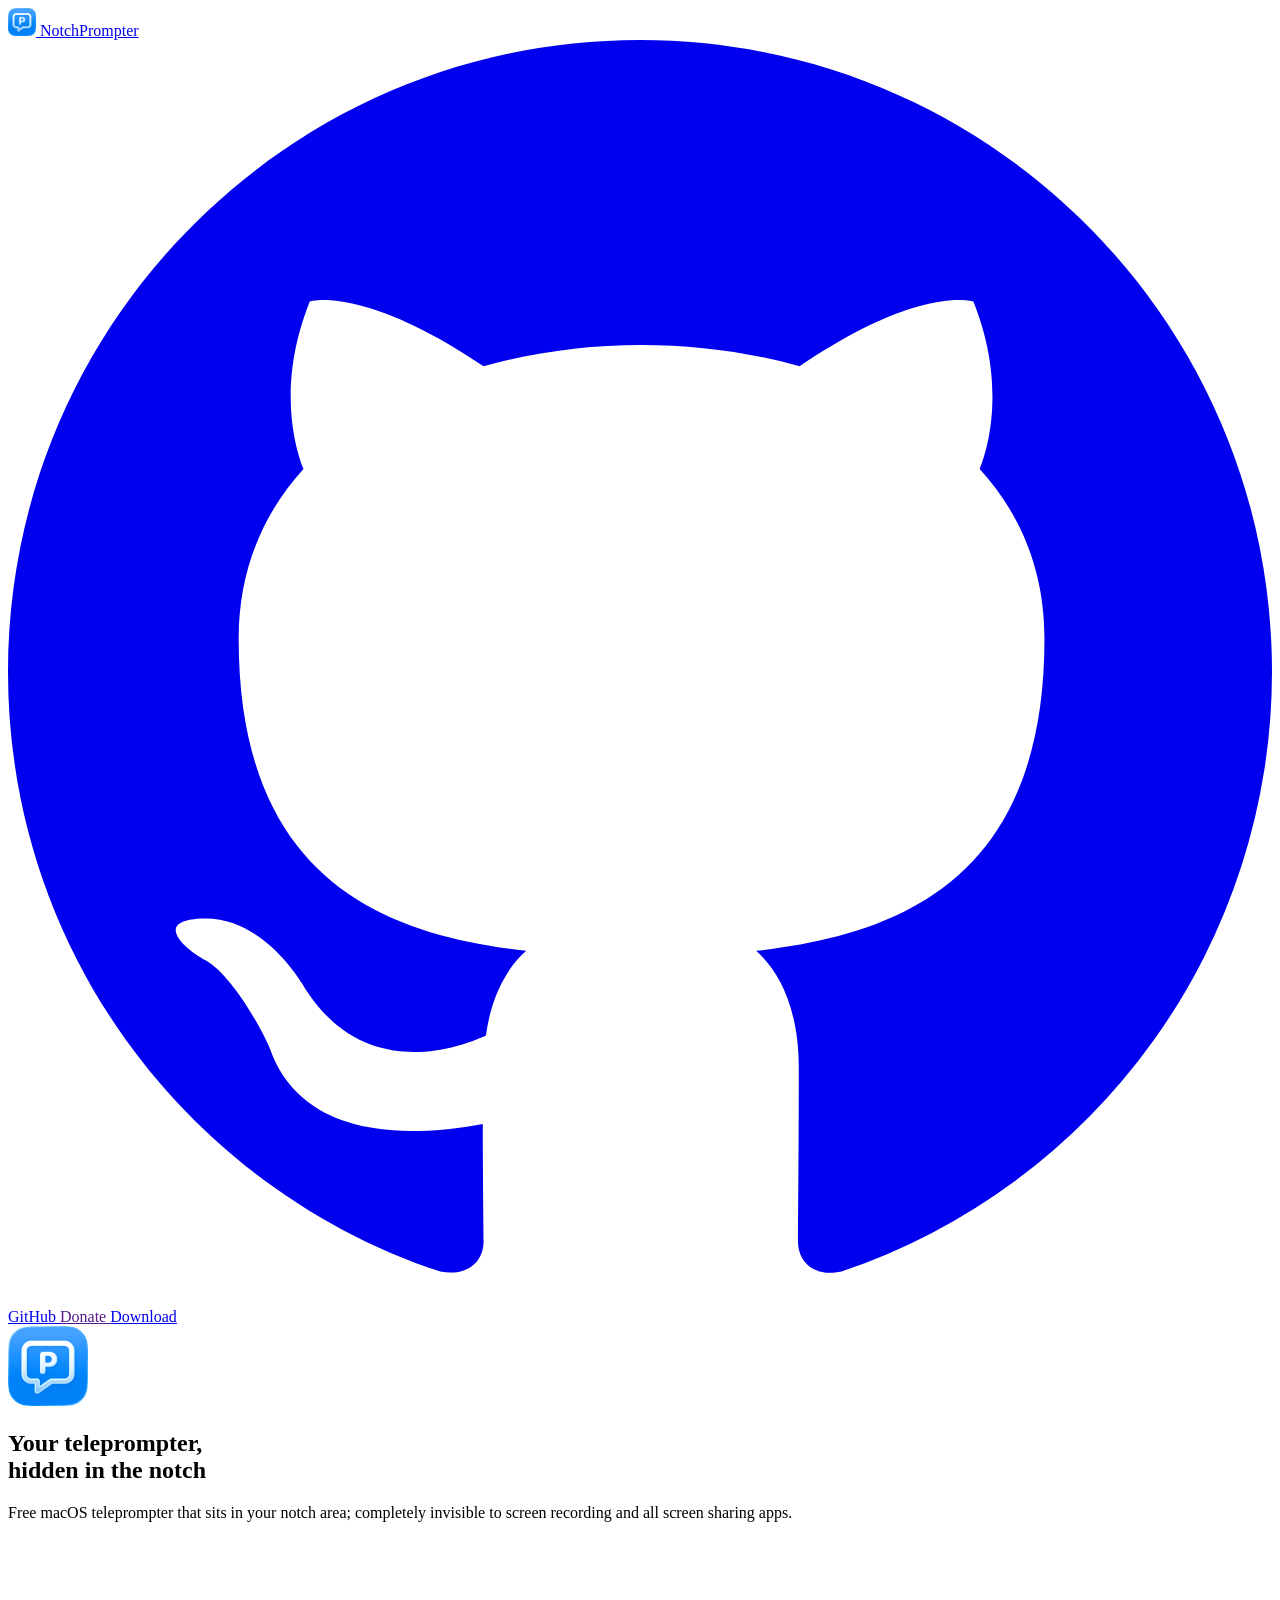
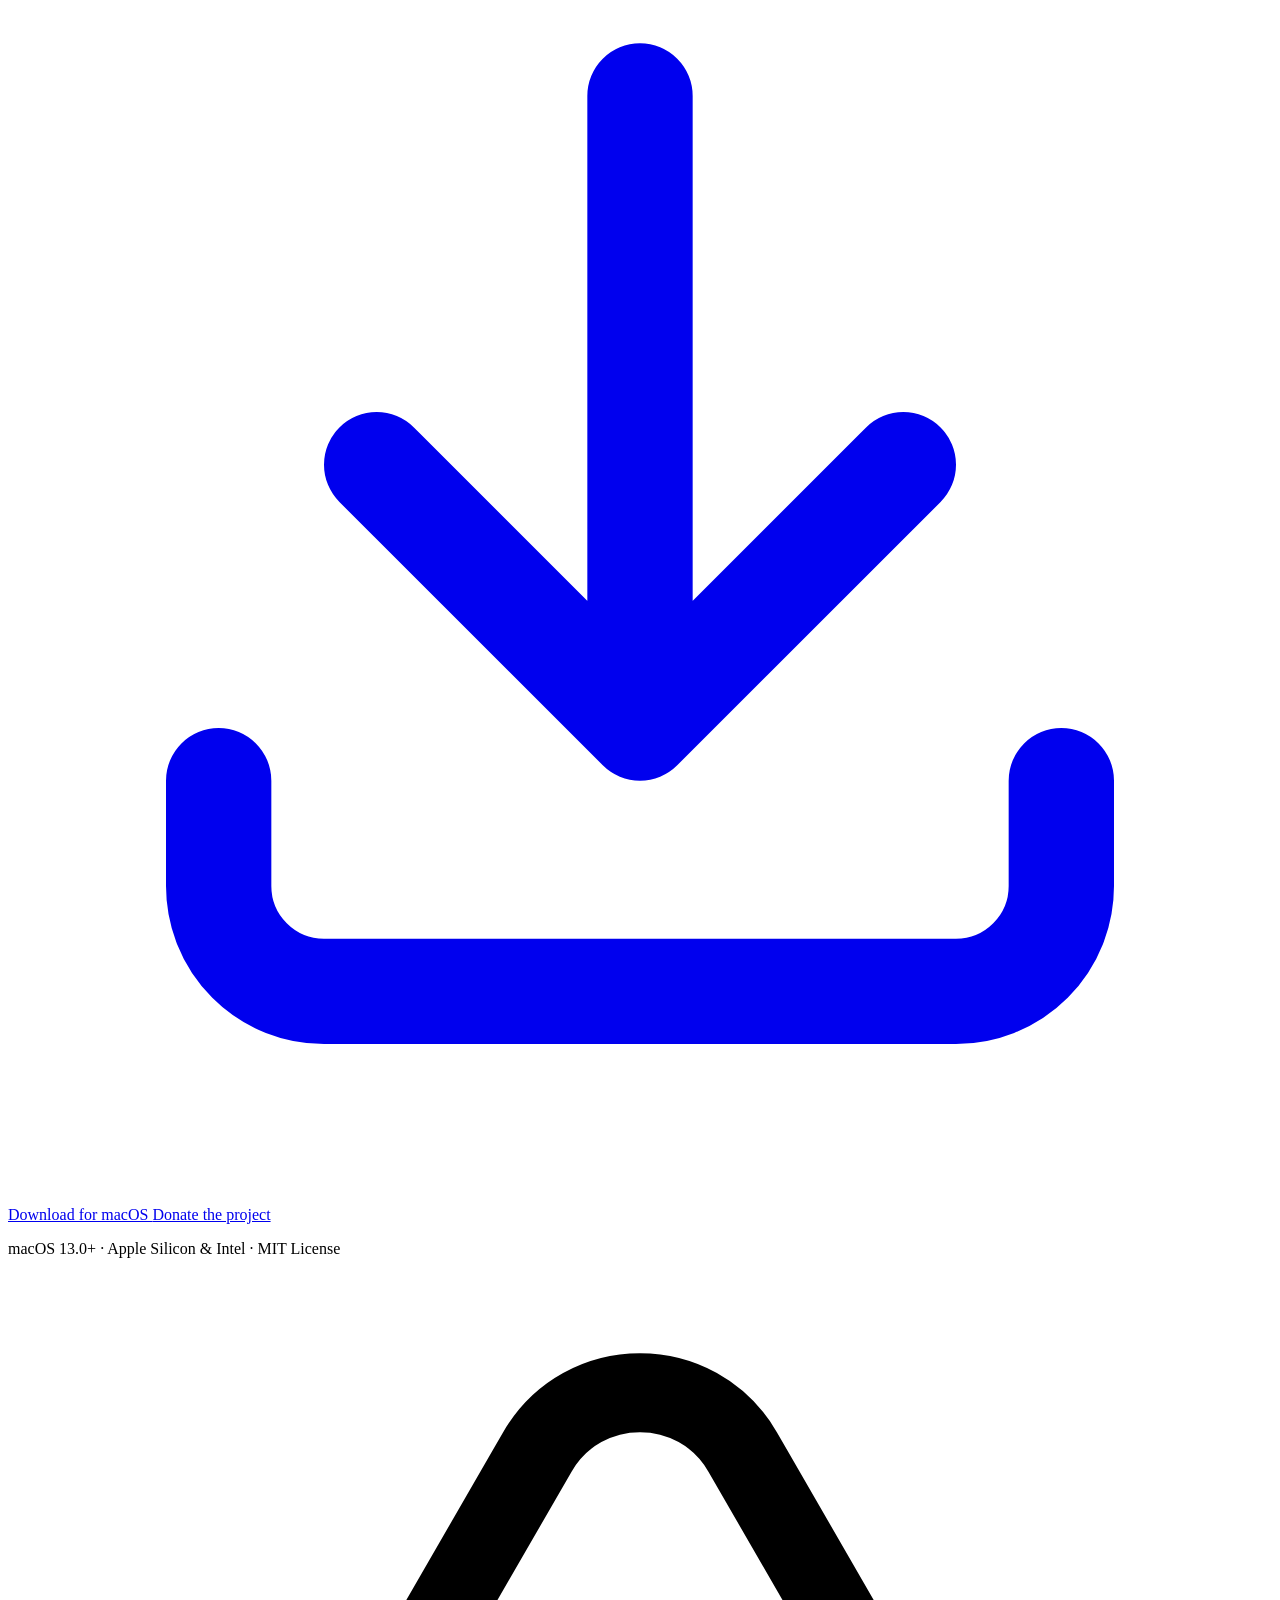
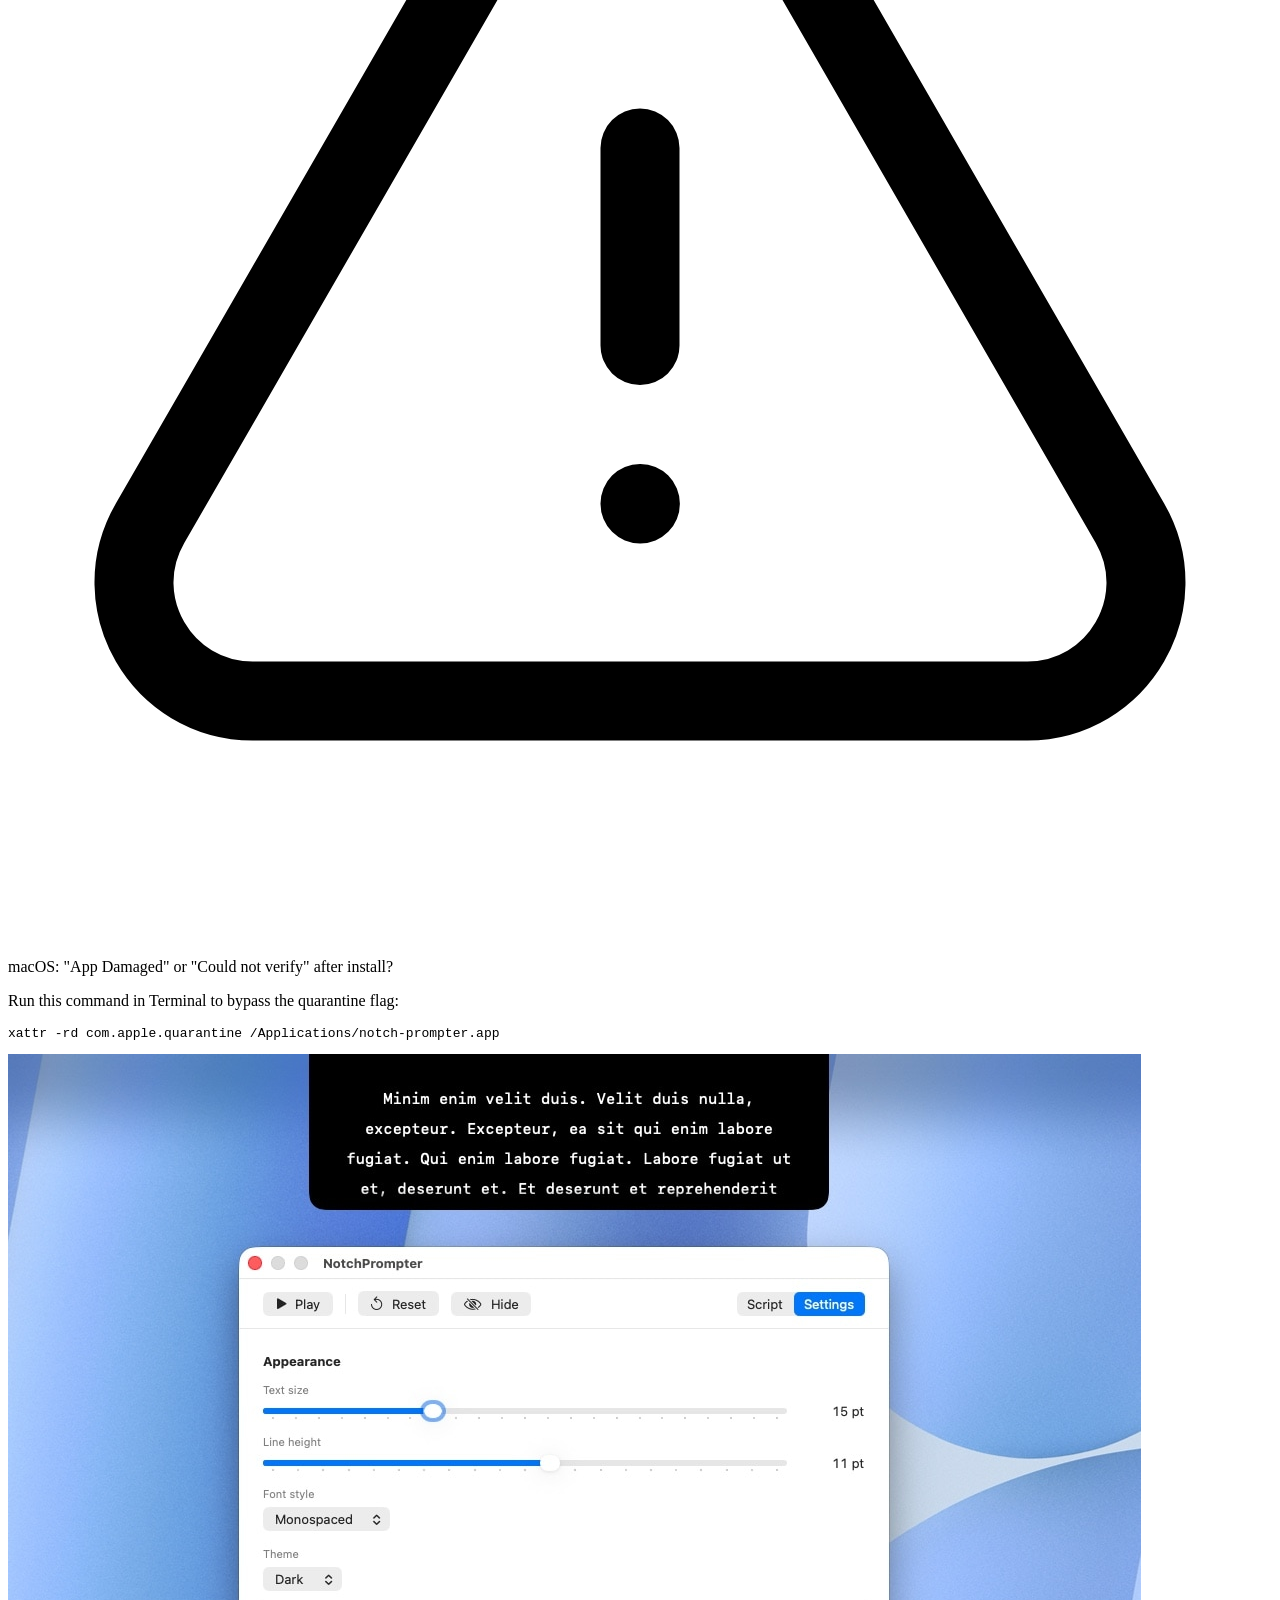
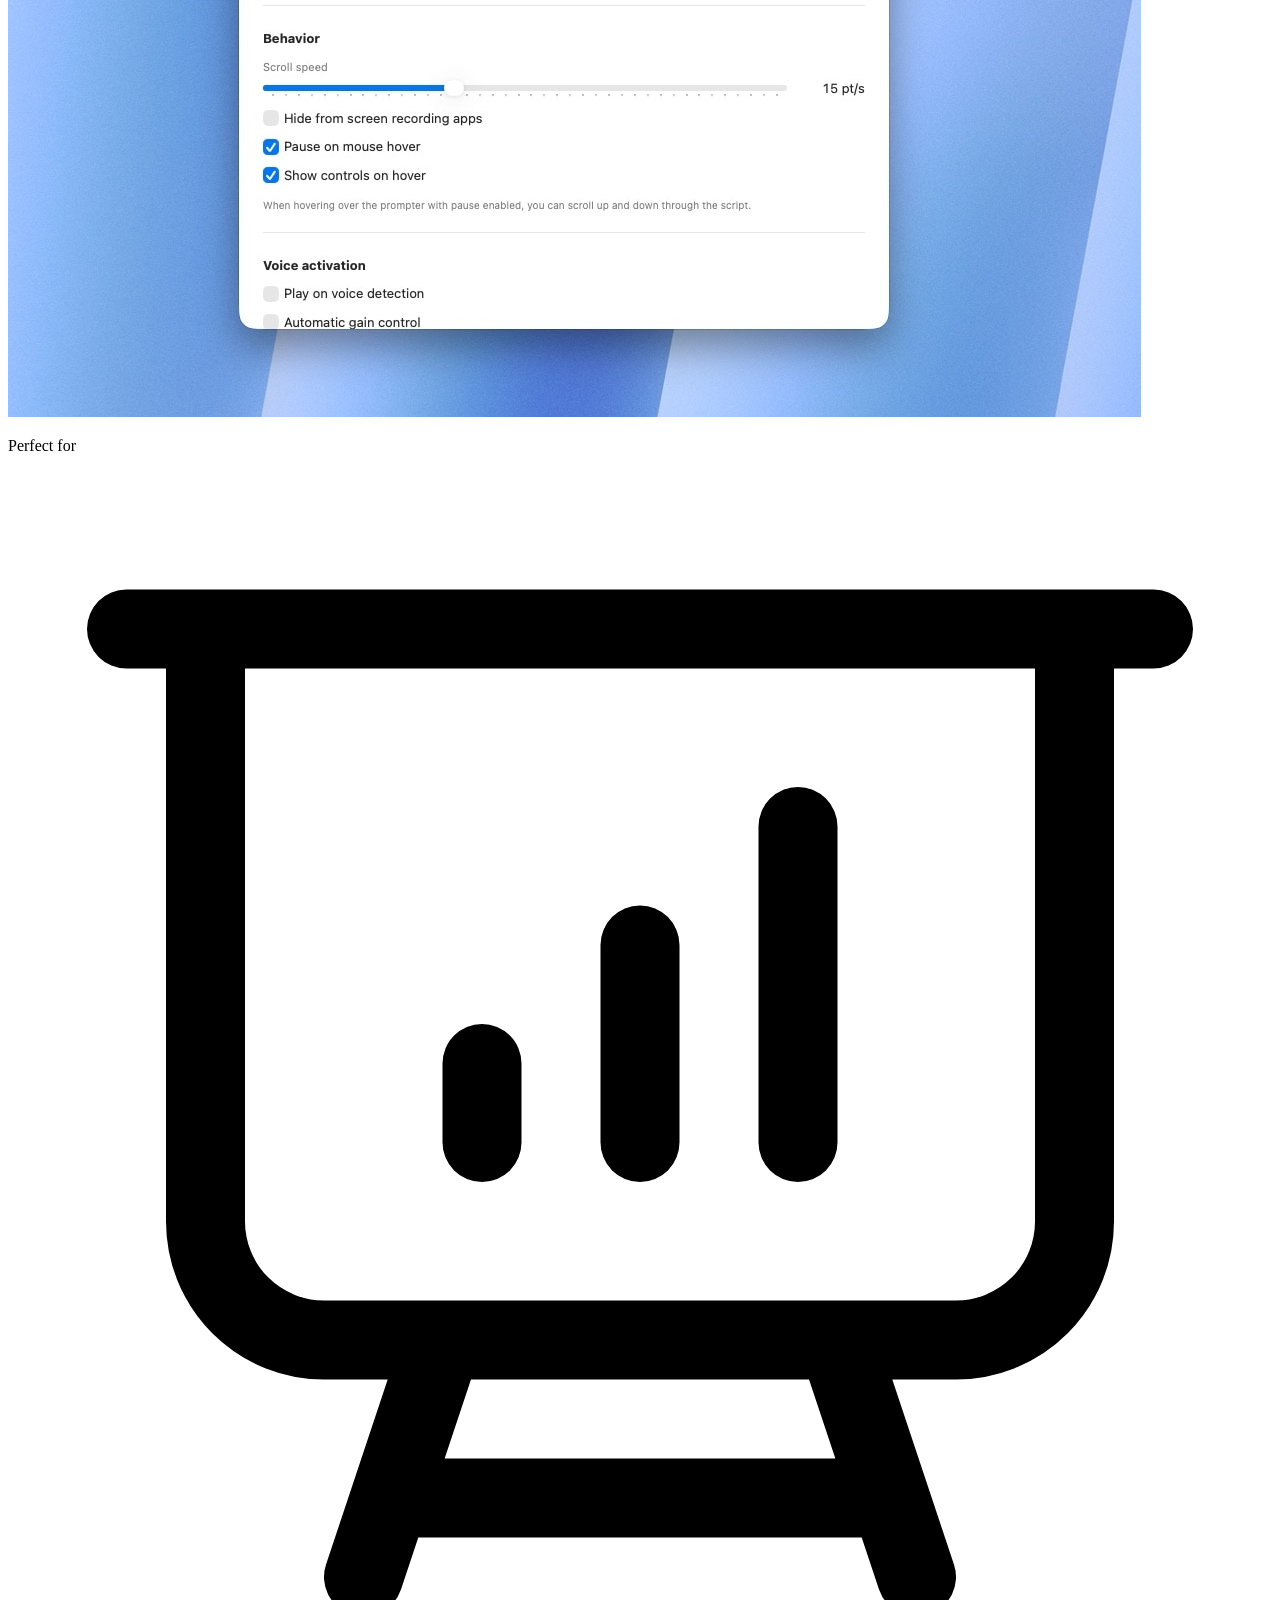
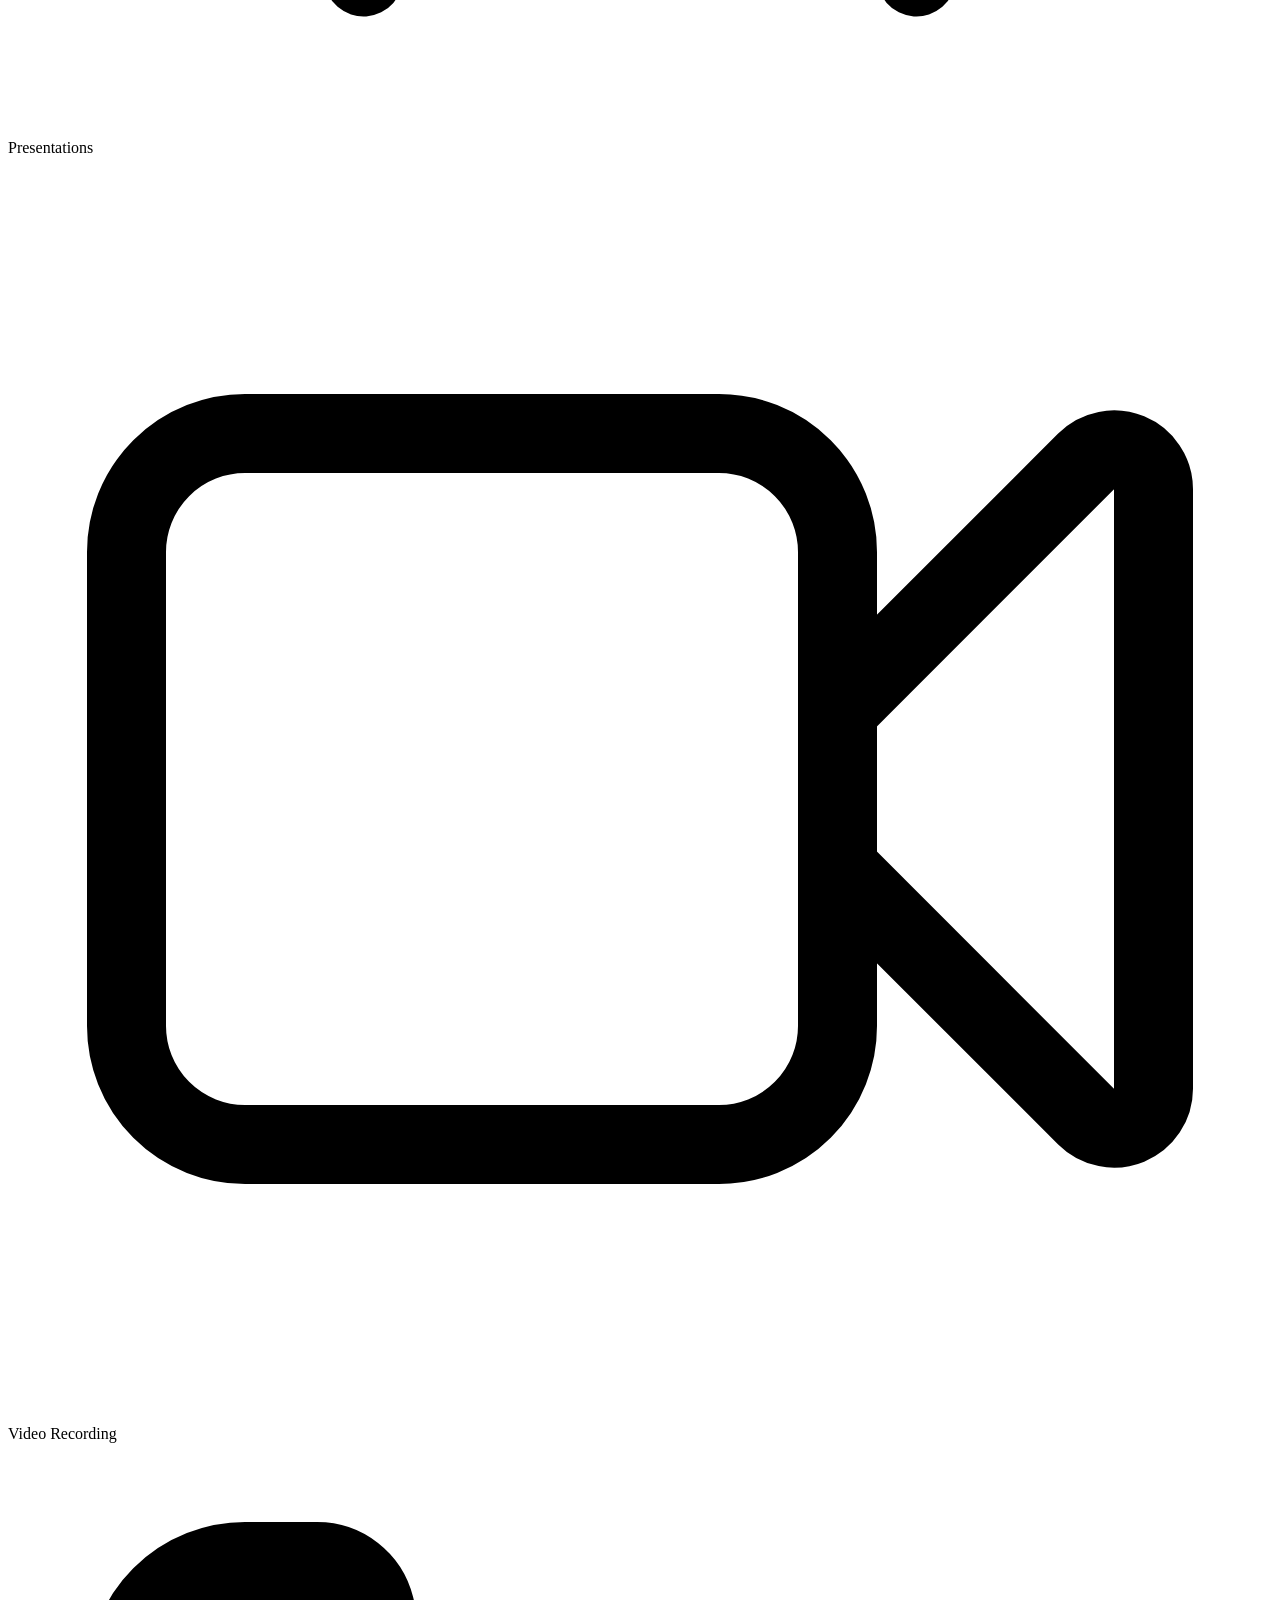
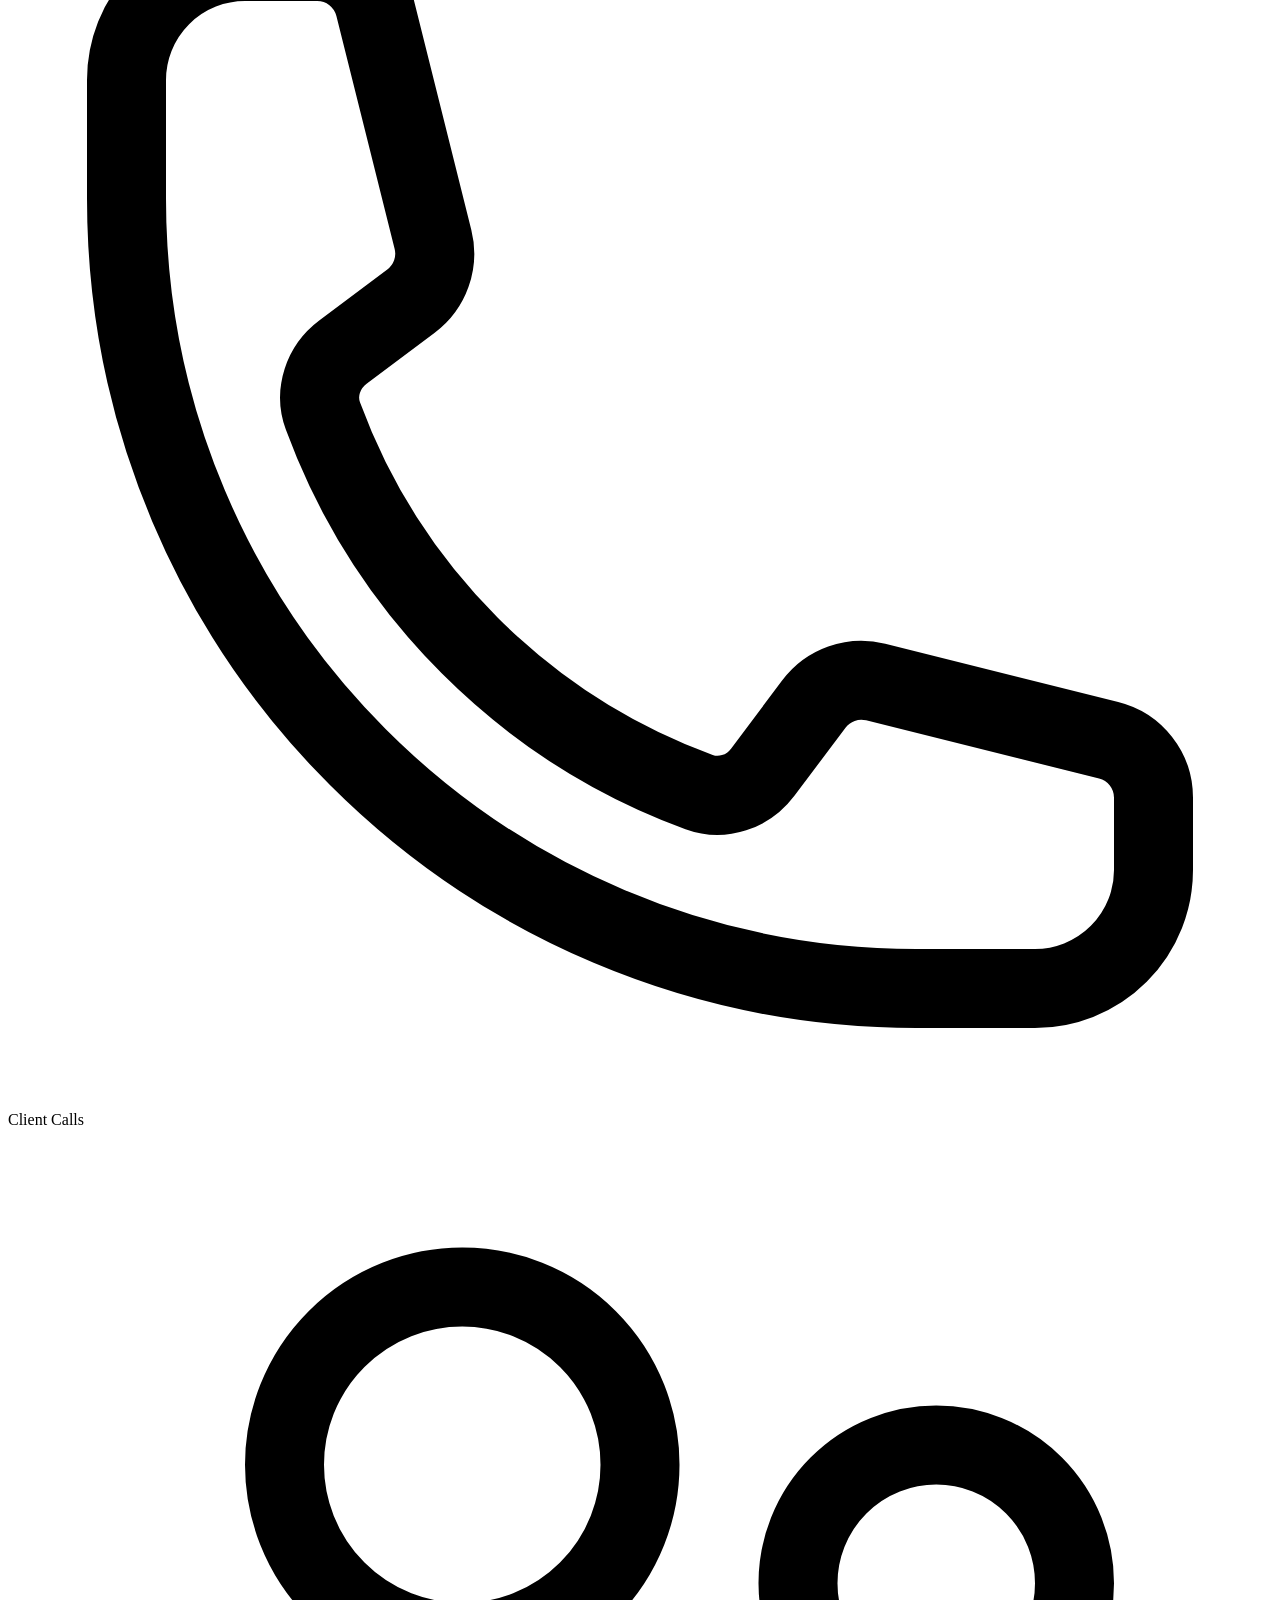
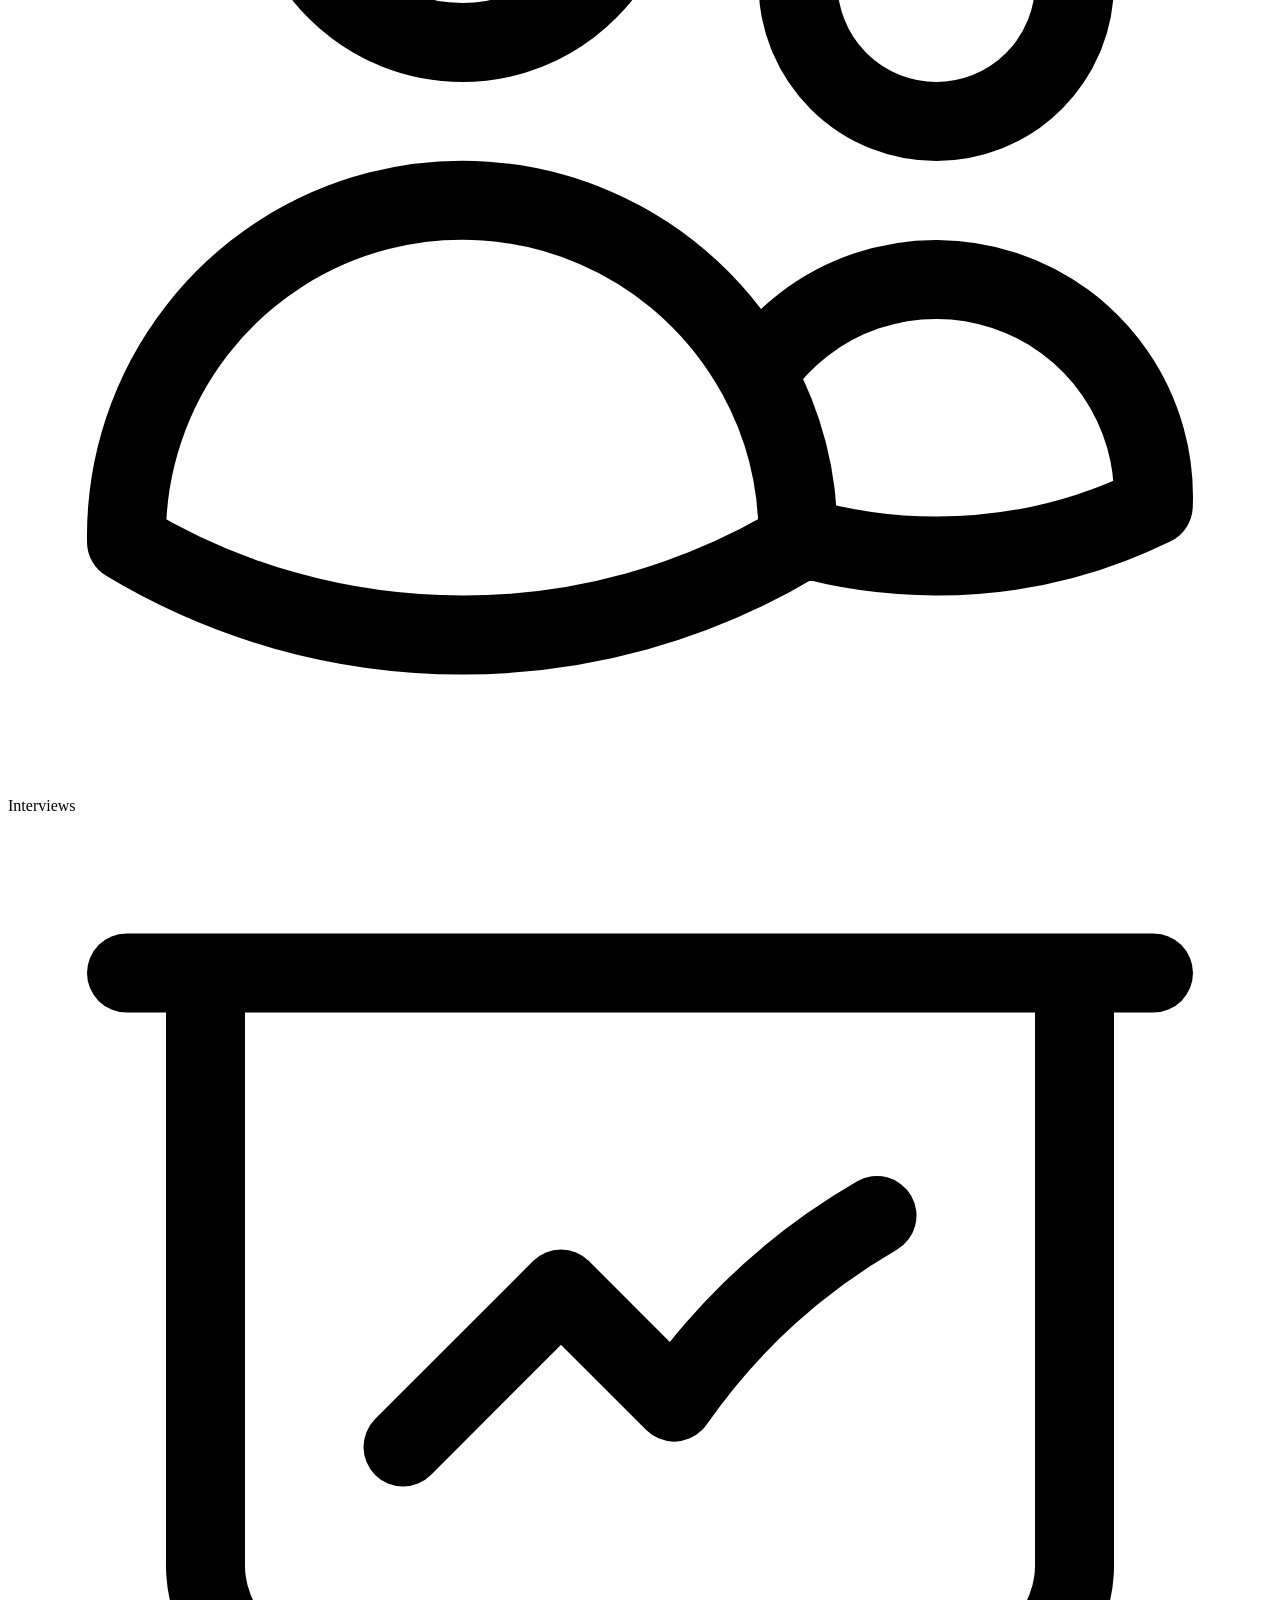
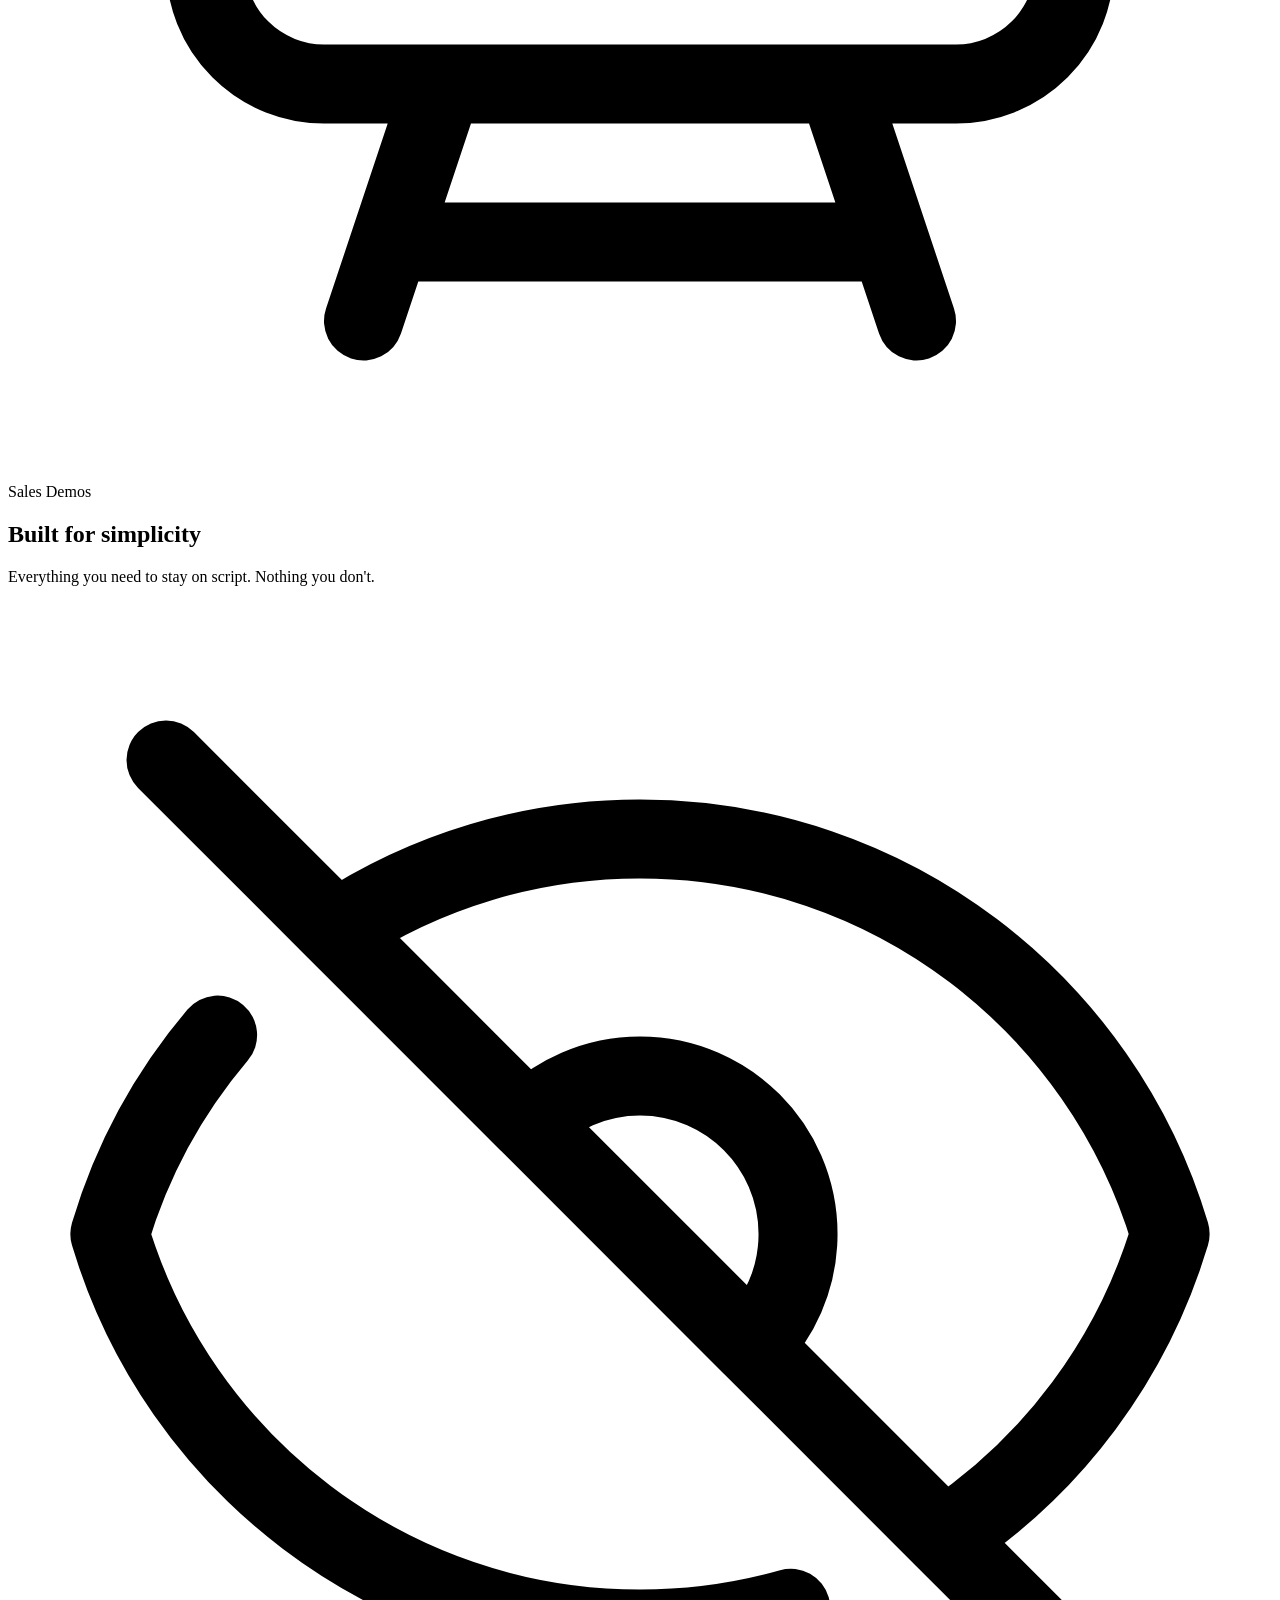
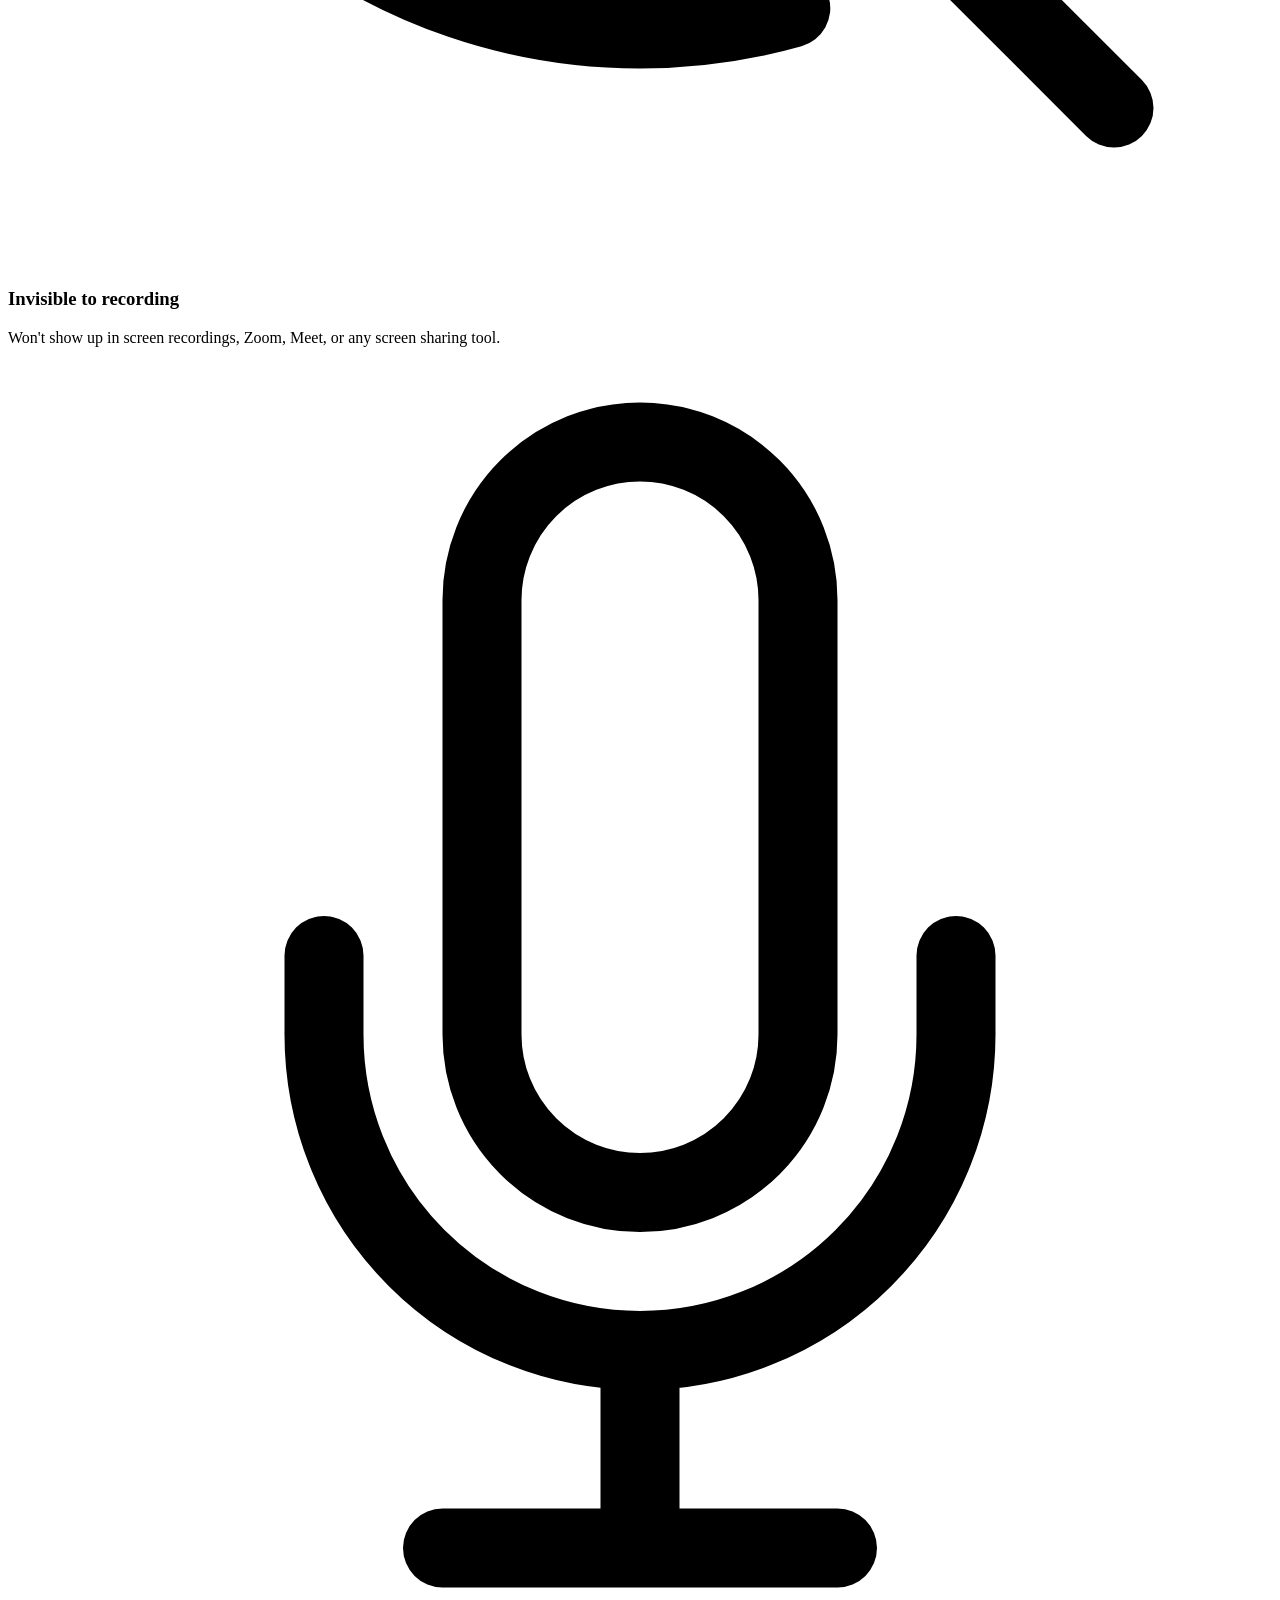
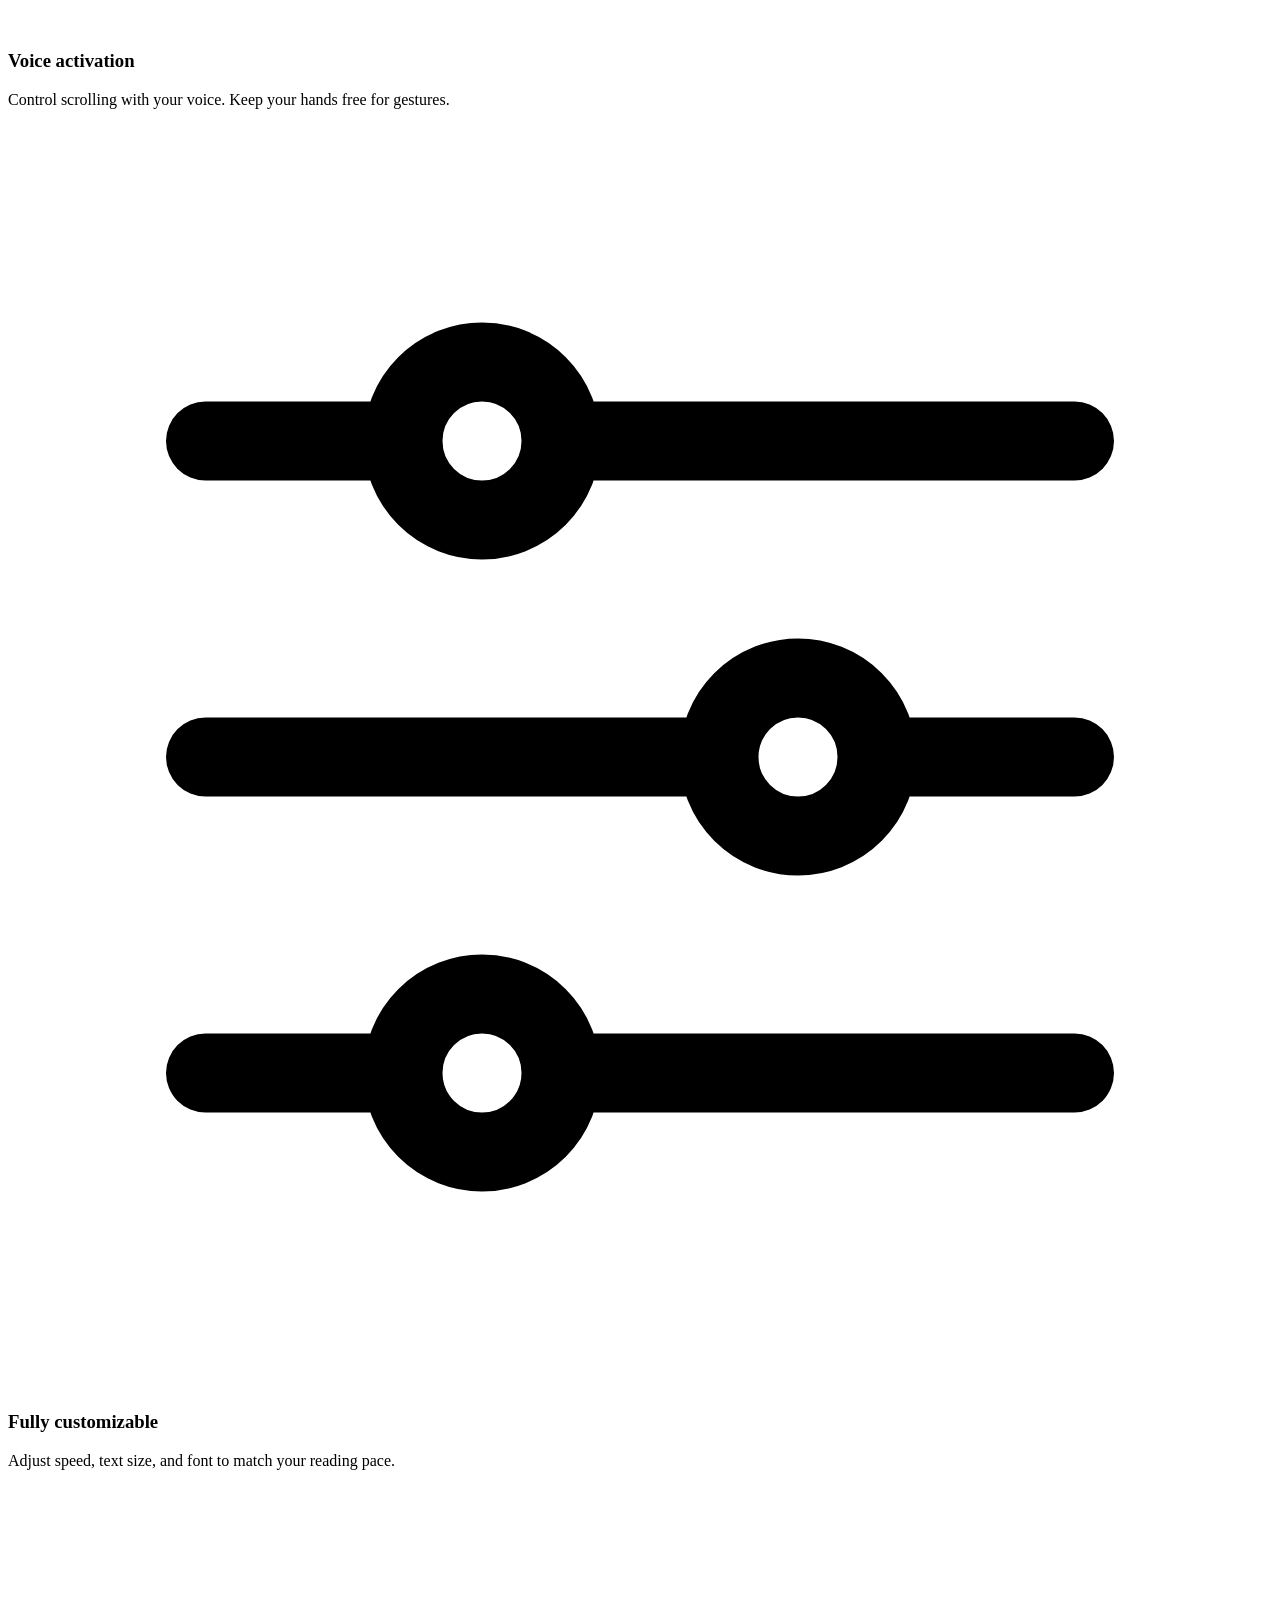
==== website/index.html @ fd9567fa "Update website" ====
<!doctype html>
<html lang="en">
<head>
  <meta charset="UTF-8" />
  <link rel="icon" type="image/svg+xml" href="/vite.svg" />
  <meta name="viewport" content="width=device-width, initial-scale=1.0" />
  <title>NotchPrompter — Free Teleprompter for macOS</title>
  <meta name="description" content="A free, open-source teleprompter that lives in your macOS notch. Invisible to screen recording. Perfect for presentations, video recording, interviews & sales demos.">
  <link rel="preconnect" href="https://fonts.googleapis.com">
  <link rel="preconnect" href="https://fonts.gstatic.com" crossorigin>
  <link href="https://fonts.googleapis.com/css2?family=Inter:wght@400;500;600;700;800;900&display=swap" rel="stylesheet">
</head>
<body class="bg-white text-zinc-900 antialiased overflow-x-hidden">

<!-- Nav -->
<nav class="fixed top-0 left-0 right-0 z-50 bg-white/70 backdrop-blur-2xl border-b border-zinc-200/60">
  <div class="max-w-5xl mx-auto px-6 h-14 flex items-center justify-between">
    <a href="#" class="flex items-center gap-2">
      <img width="28" height="28" class="rounded-[7px]"
        src="logo.png"
        alt="NotchPrompter" />
      <span class="text-sm font-semibold text-zinc-900">NotchPrompter</span>
    </a>
    <div class="flex items-center gap-4">

      <a href="https://github.com/jpomykala/NotchPrompter" target="_blank" rel="noopener noreferrer"
         class="text-sm font-medium text-zinc-600 hover:text-zinc-900 transition-colors hidden sm:flex items-center gap-2 px-3 py-2 rounded-lg hover:bg-zinc-100">
        <svg class="w-4 h-4" fill="currentColor" viewBox="0 0 24 24"><path d="M12 0C5.37 0 0 5.37 0 12c0 5.31 3.435 9.795 8.205 11.385.6.105.825-.255.825-.57 0-.285-.015-1.23-.015-2.235-3.015.555-3.795-.735-4.035-1.41-.135-.345-.72-1.41-1.23-1.695-.42-.225-1.02-.78-.015-.795.945-.015 1.62.87 1.845 1.23 1.08 1.815 2.805 1.305 3.495.99.105-.78.42-1.305.765-1.605-2.67-.3-5.46-1.335-5.46-5.925 0-1.305.465-2.385 1.23-3.225-.12-.3-.54-1.53.12-3.18 0 0 1.005-.315 3.3 1.23.96-.27 1.98-.405 3-.405s2.04.135 3 .405c2.295-1.56 3.3-1.23 3.3-1.23.66 1.65.24 2.88.12 3.18.765.84 1.23 1.905 1.23 3.225 0 4.605-2.805 5.625-5.475 5.925.435.375.81 1.095.81 2.22 0 1.605-.015 2.895-.015 3.3 0 .315.225.69.825.57A12.02 12.02 0 0024 12c0-6.63-5.37-12-12-12z"/></svg>
        GitHub
      </a>
      <a href="" target="_blank" rel="noopener noreferrer"
         class="text-sm font-medium text-zinc-600 hover:text-zinc-900 transition-colors hidden sm:flex items-center gap-2 px-3 py-2 rounded-lg hover:bg-zinc-100"
      >
        Donate
      </a>
      <a href="https://github.com/jpomykala/NotchPrompter/releases/download/2.0/notch-prompter.app.zip"
         class="text-sm font-semibold bg-zinc-900 text-white px-5 py-2.5 rounded-xl hover:bg-zinc-800 transition-colors shadow-sm">
        Download
      </a>
    </div>
  </div>
</nav>

<main>
  <!-- Hero -->
  <section class="relative min-h-[50vh] flex flex-col items-center justify-center pt-14">
    <!-- Background glow -->
    <div class="absolute top-1/4 left-1/2 -translate-x-1/2 -translate-y-1/2 w-[600px] h-[400px] bg-blue-100/60 rounded-full blur-[120px] pointer-events-none"></div>
    <div class="absolute top-1/3 left-1/2 -translate-x-1/2 w-[400px] h-[300px] bg-violet-100/50 rounded-full blur-[100px] pointer-events-none"></div>

    <div class="relative flex flex-col items-center text-center px-6 max-w-3xl mx-auto">
      <!-- App icon -->
      <div class="mb-8 relative">
        <div class="absolute -inset-4 bg-gradient-to-b from-zinc-200/40 to-transparent rounded-3xl blur-2xl"></div>
        <img width="80" height="80" class="relative rounded-[18px] shadow-xl shadow-zinc-300/50"
          src="logo.png"
          alt="NotchPrompter icon" />
      </div>

      <!-- Tagline -->
      <h1 class="text-4xl sm:text-5xl md:text-6xl font-extrabold tracking-tight leading-[1.05] mb-5">
        <span class="text-zinc-900">Your teleprompter,</span><br/>
        <span class="bg-gradient-to-r from-blue-600 to-violet-600 bg-clip-text text-transparent">hidden in the notch</span>
      </h1>

      <p class="text-base md:text-lg text-zinc-500 max-w-xl leading-relaxed mb-8">
        Free macOS teleprompter that sits in your notch area; completely invisible to screen recording and all screen sharing apps.
      </p>

      <!-- CTA -->
      <div class="flex flex-col sm:flex-row items-center gap-3 mb-5">
        <a href="https://github.com/jpomykala/NotchPrompter/releases/download/2.0/notch-prompter.app.zip"
           class="inline-flex items-center gap-2 bg-zinc-900 text-white font-semibold text-sm px-6 py-3 rounded-xl hover:bg-zinc-800 transition-all">
          <svg class="w-4 h-4" fill="none" viewBox="0 0 24 24" stroke="currentColor" stroke-width="2"><path stroke-linecap="round" stroke-linejoin="round" d="M4 16v2a2 2 0 002 2h12a2 2 0 002-2v-2M7 10l5 5m0 0l5-5m-5 5V3"/></svg>
          Download for macOS
        </a>
        <a href="https://jpomykala.gumroad.com/l/notchprompter" target="_blank" rel="noopener noreferrer"
           class="inline-flex items-center gap-2 text-zinc-500 hover:text-zinc-800 text-sm font-medium px-5 py-3 rounded-xl border border-zinc-200 hover:border-zinc-300 transition-all">

         Donate the project
        </a>
      </div>

      <p class="text-xs text-zinc-400">macOS 13.0+ · Apple Silicon &amp; Intel · MIT License</p>
    </div>
  </section>

  <!-- Quarantine notice -->
  <section class="max-w-2xl mx-auto px-6 pb-10">
    <div class="flex items-start gap-3 bg-amber-50 border border-amber-200 rounded-xl px-5 py-4">
      <svg class="w-5 h-5 text-amber-500 shrink-0 mt-0.5" fill="none" viewBox="0 0 24 24" stroke="currentColor" stroke-width="1.5"><path stroke-linecap="round" stroke-linejoin="round" d="M12 9v3.75m-9.303 3.376c-.866 1.5.217 3.374 1.948 3.374h14.71c1.73 0 2.813-1.874 1.948-3.374L13.949 3.378c-.866-1.5-3.032-1.5-3.898 0L2.697 16.126ZM12 15.75h.007v.008H12v-.008Z"/></svg>
      <div>
        <p class="text-sm font-semibold text-amber-900 mb-1">macOS: "App Damaged" or "Could not verify" after install?</p>
        <p class="text-xs text-amber-700 mb-2">Run this command in Terminal to bypass the quarantine flag:</p>
        <div class="relative group">
          <pre class="bg-amber-100/70 border border-amber-200 rounded-lg px-3 py-2 text-xs font-mono text-amber-900 overflow-x-auto">xattr -rd com.apple.quarantine /Applications/notch-prompter.app</pre>
        </div>
      </div>
    </div>
  </section>

  <!-- Screenshot -->
  <section class="max-w-4xl mx-auto px-6 pb-12">
    <div class="relative group">
      <div class="absolute -inset-px bg-gradient-to-b from-zinc-200 to-zinc-100 rounded-2xl"></div>
      <div class="relative rounded-2xl overflow-hidden bg-zinc-50 border border-zinc-200">
        <img src="screenshot.jpeg"
             alt="NotchPrompter — teleprompter in macOS notch"
             class="w-full h-auto" />
      </div>
    </div>
  </section>

  <!-- Perfect for -->
  <section class="max-w-4xl mx-auto px-6 pb-20">
    <p class="text-center text-xs font-medium uppercase tracking-[0.2em] text-zinc-400 mb-10">Perfect for</p>
    <div class="flex flex-wrap items-center justify-center gap-3">
      <span class="inline-flex items-center gap-2 px-5 py-2.5 rounded-full bg-zinc-50 border border-zinc-200 text-sm text-zinc-600">
        <svg class="w-4 h-4 text-blue-500" fill="none" viewBox="0 0 24 24" stroke="currentColor" stroke-width="1.5"><path stroke-linecap="round" stroke-linejoin="round" d="M3.75 3v11.25A2.25 2.25 0 006 16.5h2.25M3.75 3h-1.5m1.5 0h16.5m0 0h1.5m-1.5 0v11.25A2.25 2.25 0 0118 16.5h-2.25m-7.5 0h7.5m-7.5 0l-1 3m8.5-3l1 3m0 0l.5 1.5m-.5-1.5h-9.5m0 0l-.5 1.5M9 11.25v1.5M12 9v3.75m3-6v6"/></svg>
        Presentations
      </span>
      <span class="inline-flex items-center gap-2 px-5 py-2.5 rounded-full bg-zinc-50 border border-zinc-200 text-sm text-zinc-600">
        <svg class="w-4 h-4 text-red-500" fill="none" viewBox="0 0 24 24" stroke="currentColor" stroke-width="1.5"><path stroke-linecap="round" stroke-linejoin="round" d="m15.75 10.5 4.72-4.72a.75.75 0 0 1 1.28.53v11.38a.75.75 0 0 1-1.28.53l-4.72-4.72M4.5 18.75h9a2.25 2.25 0 0 0 2.25-2.25v-9a2.25 2.25 0 0 0-2.25-2.25h-9A2.25 2.25 0 0 0 2.25 7.5v9a2.25 2.25 0 0 0 2.25 2.25Z"/></svg>
        Video Recording
      </span>
      <span class="inline-flex items-center gap-2 px-5 py-2.5 rounded-full bg-zinc-50 border border-zinc-200 text-sm text-zinc-600">
        <svg class="w-4 h-4 text-green-500" fill="none" viewBox="0 0 24 24" stroke="currentColor" stroke-width="1.5"><path stroke-linecap="round" stroke-linejoin="round" d="M2.25 6.75c0 8.284 6.716 15 15 15h2.25a2.25 2.25 0 002.25-2.25v-1.372c0-.516-.351-.966-.852-1.091l-4.423-1.106c-.44-.11-.902.055-1.173.417l-.97 1.293c-.282.376-.769.542-1.21.38a12.035 12.035 0 01-7.143-7.143c-.162-.441.004-.928.38-1.21l1.293-.97c.363-.271.527-.734.417-1.173L6.963 3.102a1.125 1.125 0 00-1.091-.852H4.5A2.25 2.25 0 002.25 4.5v2.25z"/></svg>
        Client Calls
      </span>
      <span class="inline-flex items-center gap-2 px-5 py-2.5 rounded-full bg-zinc-50 border border-zinc-200 text-sm text-zinc-600">
        <svg class="w-4 h-4 text-amber-500" fill="none" viewBox="0 0 24 24" stroke="currentColor" stroke-width="1.5"><path stroke-linecap="round" stroke-linejoin="round" d="M15 19.128a9.38 9.38 0 002.625.372 9.337 9.337 0 004.121-.952 4.125 4.125 0 00-7.533-2.493M15 19.128v-.003c0-1.113-.285-2.16-.786-3.07M15 19.128v.106A12.318 12.318 0 018.624 21c-2.331 0-4.512-.645-6.374-1.766l-.001-.109a6.375 6.375 0 0111.964-3.07M12 6.375a3.375 3.375 0 11-6.75 0 3.375 3.375 0 016.75 0zm8.25 2.25a2.625 2.625 0 11-5.25 0 2.625 2.625 0 015.25 0z"/></svg>
        Interviews
      </span>
      <span class="inline-flex items-center gap-2 px-5 py-2.5 rounded-full bg-zinc-50 border border-zinc-200 text-sm text-zinc-600">
        <svg class="w-4 h-4 text-violet-500" fill="none" viewBox="0 0 24 24" stroke="currentColor" stroke-width="1.5"><path stroke-linecap="round" stroke-linejoin="round" d="M3.75 3v11.25A2.25 2.25 0 006 16.5h2.25M3.75 3h-1.5m1.5 0h16.5m0 0h1.5m-1.5 0v11.25A2.25 2.25 0 0118 16.5h-2.25m-7.5 0h7.5m-7.5 0l-1 3m8.5-3l1 3m0 0l.5 1.5m-.5-1.5h-9.5m0 0l-.5 1.5m.75-9l3-3 2.148 2.148A12.061 12.061 0 0116.5 7.605"/></svg>
        Sales Demos
      </span>
    </div>
  </section>

  <!-- Divider -->
  <div class="max-w-4xl mx-auto px-6"><div class="border-t border-zinc-200"></div></div>

  <!-- Features -->
  <section class="max-w-4xl mx-auto px-6 py-24">
    <div class="text-center mb-14">
      <h2 class="text-2xl md:text-3xl font-bold tracking-tight mb-3 text-zinc-900">Built for simplicity</h2>
      <p class="text-zinc-500 text-sm max-w-md mx-auto">Everything you need to stay on script. Nothing you don't.</p>
    </div>

    <div class="grid sm:grid-cols-2 lg:grid-cols-3 gap-px bg-zinc-200 rounded-2xl overflow-hidden border border-zinc-200">
      <!-- Invisible -->
      <div class="bg-white p-7 flex flex-col gap-3">
        <div class="w-9 h-9 rounded-lg bg-blue-50 flex items-center justify-center text-blue-500">
          <svg class="w-[18px] h-[18px]" fill="none" viewBox="0 0 24 24" stroke="currentColor" stroke-width="1.5"><path stroke-linecap="round" stroke-linejoin="round" d="M3.98 8.223A10.477 10.477 0 001.934 12C3.226 16.338 7.244 19.5 12 19.5c.993 0 1.953-.138 2.863-.395M6.228 6.228A10.45 10.45 0 0112 4.5c4.756 0 8.773 3.162 10.065 7.498a10.523 10.523 0 01-4.293 5.774M6.228 6.228L3 3m3.228 3.228l3.65 3.65m7.894 7.894L21 21m-3.228-3.228l-3.65-3.65m0 0a3 3 0 10-4.243-4.243m4.242 4.242L9.88 9.88"/></svg>
        </div>
        <h3 class="text-sm font-semibold text-zinc-900">Invisible to recording</h3>
        <p class="text-xs text-zinc-500 leading-relaxed">Won't show up in screen recordings, Zoom, Meet, or any screen sharing tool.</p>
      </div>

      <!-- Voice -->
      <div class="bg-white p-7 flex flex-col gap-3">
        <div class="w-9 h-9 rounded-lg bg-green-50 flex items-center justify-center text-green-500">
          <svg class="w-[18px] h-[18px]" fill="none" viewBox="0 0 24 24" stroke="currentColor" stroke-width="1.5"><path stroke-linecap="round" stroke-linejoin="round" d="M12 18.75a6 6 0 006-6v-1.5m-6 7.5a6 6 0 01-6-6v-1.5m6 7.5v3.75m-3.75 0h7.5M12 15.75a3 3 0 01-3-3V4.5a3 3 0 116 0v8.25a3 3 0 01-3 3z"/></svg>
        </div>
        <h3 class="text-sm font-semibold text-zinc-900">Voice activation</h3>
        <p class="text-xs text-zinc-500 leading-relaxed">Control scrolling with your voice. Keep your hands free for gestures.</p>
      </div>

      <!-- Customizable -->
      <div class="bg-white p-7 flex flex-col gap-3">
        <div class="w-9 h-9 rounded-lg bg-violet-50 flex items-center justify-center text-violet-500">
          <svg class="w-[18px] h-[18px]" fill="none" viewBox="0 0 24 24" stroke="currentColor" stroke-width="1.5"><path stroke-linecap="round" stroke-linejoin="round" d="M10.5 6h9.75M10.5 6a1.5 1.5 0 11-3 0m3 0a1.5 1.5 0 10-3 0M3.75 6H7.5m3 12h9.75m-9.75 0a1.5 1.5 0 01-3 0m3 0a1.5 1.5 0 00-3 0m-3.75 0H7.5m9-6h3.75m-3.75 0a1.5 1.5 0 01-3 0m3 0a1.5 1.5 0 00-3 0m-9.75 0h9.75"/></svg>
        </div>
        <h3 class="text-sm font-semibold text-zinc-900">Fully customizable</h3>
        <p class="text-xs text-zinc-500 leading-relaxed">Adjust speed, text size, and font to match your reading pace.</p>
      </div>

      <!-- Multi-screen -->
      <div class="bg-white p-7 flex flex-col gap-3">
        <div class="w-9 h-9 rounded-lg bg-amber-50 flex items-center justify-center text-amber-500">
          <svg class="w-[18px] h-[18px]" fill="none" viewBox="0 0 24 24" stroke="currentColor" stroke-width="1.5"><path stroke-linecap="round" stroke-linejoin="round" d="M9 17.25v1.007a3 3 0 01-.879 2.122L7.5 21h9l-.621-.621A3 3 0 0115 18.257V17.25m6-12V15a2.25 2.25 0 01-2.25 2.25H5.25A2.25 2.25 0 013 15V5.25A2.25 2.25 0 015.25 3h13.5A2.25 2.25 0 0121 5.25z"/></svg>
        </div>
        <h3 class="text-sm font-semibold text-zinc-900">Multiple screens</h3>
        <p class="text-xs text-zinc-500 leading-relaxed">Works with multi-monitor setups. Place your prompter on any display.</p>
      </div>

      <!-- Themes -->
      <div class="bg-white p-7 flex flex-col gap-3">
        <div class="w-9 h-9 rounded-lg bg-pink-50 flex items-center justify-center text-pink-500">
          <svg class="w-[18px] h-[18px]" fill="none" viewBox="0 0 24 24" stroke="currentColor" stroke-width="1.5"><path stroke-linecap="round" stroke-linejoin="round" d="M21.752 15.002A9.718 9.718 0 0118 15.75c-5.385 0-9.75-4.365-9.75-9.75 0-1.33.266-2.597.748-3.752A9.753 9.753 0 003 11.25C3 16.635 7.365 21 12.75 21a9.753 9.753 0 009.002-5.998z"/></svg>
        </div>
        <h3 class="text-sm font-semibold text-zinc-900">Dark &amp; light themes</h3>
        <p class="text-xs text-zinc-500 leading-relaxed">Matches your macOS system appearance automatically.</p>
      </div>

      <!-- Open Source -->
      <div class="bg-white p-7 flex flex-col gap-3">
        <div class="w-9 h-9 rounded-lg bg-cyan-50 flex items-center justify-center text-cyan-500">
          <svg class="w-[18px] h-[18px]" fill="none" viewBox="0 0 24 24" stroke="currentColor" stroke-width="1.5"><path stroke-linecap="round" stroke-linejoin="round" d="M17.25 6.75L22.5 12l-5.25 5.25m-10.5 0L1.5 12l5.25-5.25m7.5-3l-4.5 16.5"/></svg>
        </div>
        <h3 class="text-sm font-semibold text-zinc-900">Open-source &amp; free</h3>
        <p class="text-xs text-zinc-500 leading-relaxed">100% free, forever. MIT licensed. Fork it or contribute.</p>
      </div>
    </div>
  </section>

  <!-- CTA -->
  <section class="max-w-4xl mx-auto px-6 pb-24">
    <div class="text-center py-16 px-8 rounded-2xl bg-zinc-50 border border-zinc-200">
      <h2 class="text-2xl md:text-3xl font-bold tracking-tight mb-3 text-zinc-900">Ready to try it?</h2>
      <p class="text-zinc-500 text-sm max-w-sm mx-auto mb-8">
        Download NotchPrompter and never lose your talking points again.
      </p>
      <a href="https://github.com/jpomykala/NotchPrompter/releases/download/2.0/notch-prompter.app.zip"
         class="inline-flex items-center gap-2 bg-zinc-900 text-white font-semibold text-sm px-6 py-3 rounded-xl hover:bg-zinc-800 transition-all">
        <svg class="w-4 h-4" fill="none" viewBox="0 0 24 24" stroke="currentColor" stroke-width="2"><path stroke-linecap="round" stroke-linejoin="round" d="M4 16v2a2 2 0 002 2h12a2 2 0 002-2v-2M7 10l5 5m0 0l5-5m-5 5V3"/></svg>
        Download for macOS
      </a>
      <p class="text-[11px] text-zinc-400 mt-5">
        Not notarized yet — <a href="https://jpomykala.gumroad.com/l/notchprompter" target="_blank" rel="noopener noreferrer" class="underline hover:text-zinc-600">help us fund an Apple Developer License</a>
      </p>
    </div>
  </section>
</main>

<!-- Footer -->
<footer class="border-t border-zinc-200">
  <div class="max-w-4xl mx-auto px-6 py-8">
    <div class="flex flex-col sm:flex-row justify-between items-center gap-4">
      <p class="text-xs text-zinc-500">&copy; 2026 NotchPrompter · MIT License</p>
      <div class="flex items-center gap-1">
        <a href="https://github.com/jpomykala/NotchPrompter" target="_blank" rel="noopener noreferrer" class="text-xs font-medium text-zinc-500 hover:text-zinc-900 px-3 py-2 rounded-lg hover:bg-zinc-100 transition-colors">GitHub</a>
        <a href="https://github.com/jpomykala/NotchPrompter/releases" target="_blank" rel="noopener noreferrer" class="text-xs font-medium text-zinc-500 hover:text-zinc-900 px-3 py-2 rounded-lg hover:bg-zinc-100 transition-colors">Releases</a>
        <a href="https://jpomykala.gumroad.com/l/notchprompter" target="_blank" rel="noopener noreferrer" class="text-xs font-medium text-zinc-500 hover:text-zinc-900 px-3 py-2 rounded-lg hover:bg-zinc-100 transition-colors">Sponsor</a>
      </div>
    </div>
  </div>
</footer>

<script type="module" src="/src/main.js"></script>
</body>
</html>
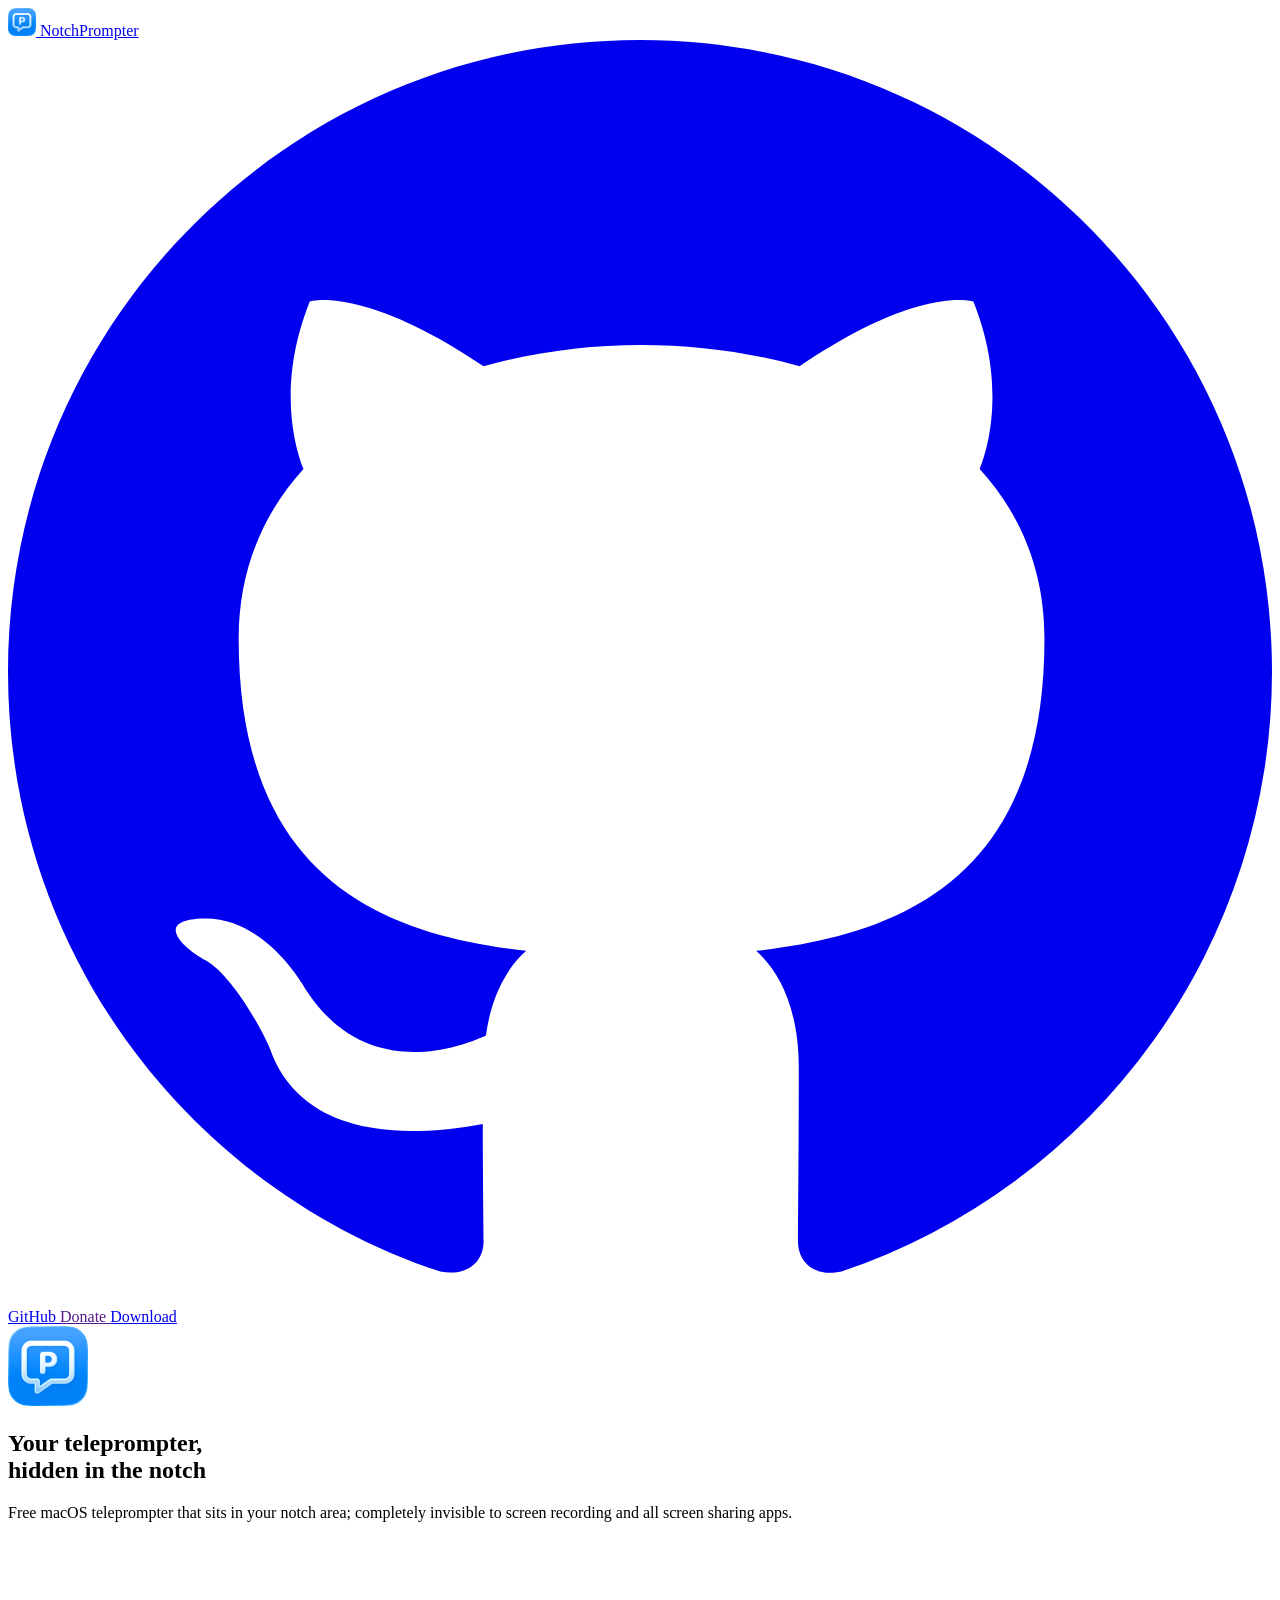
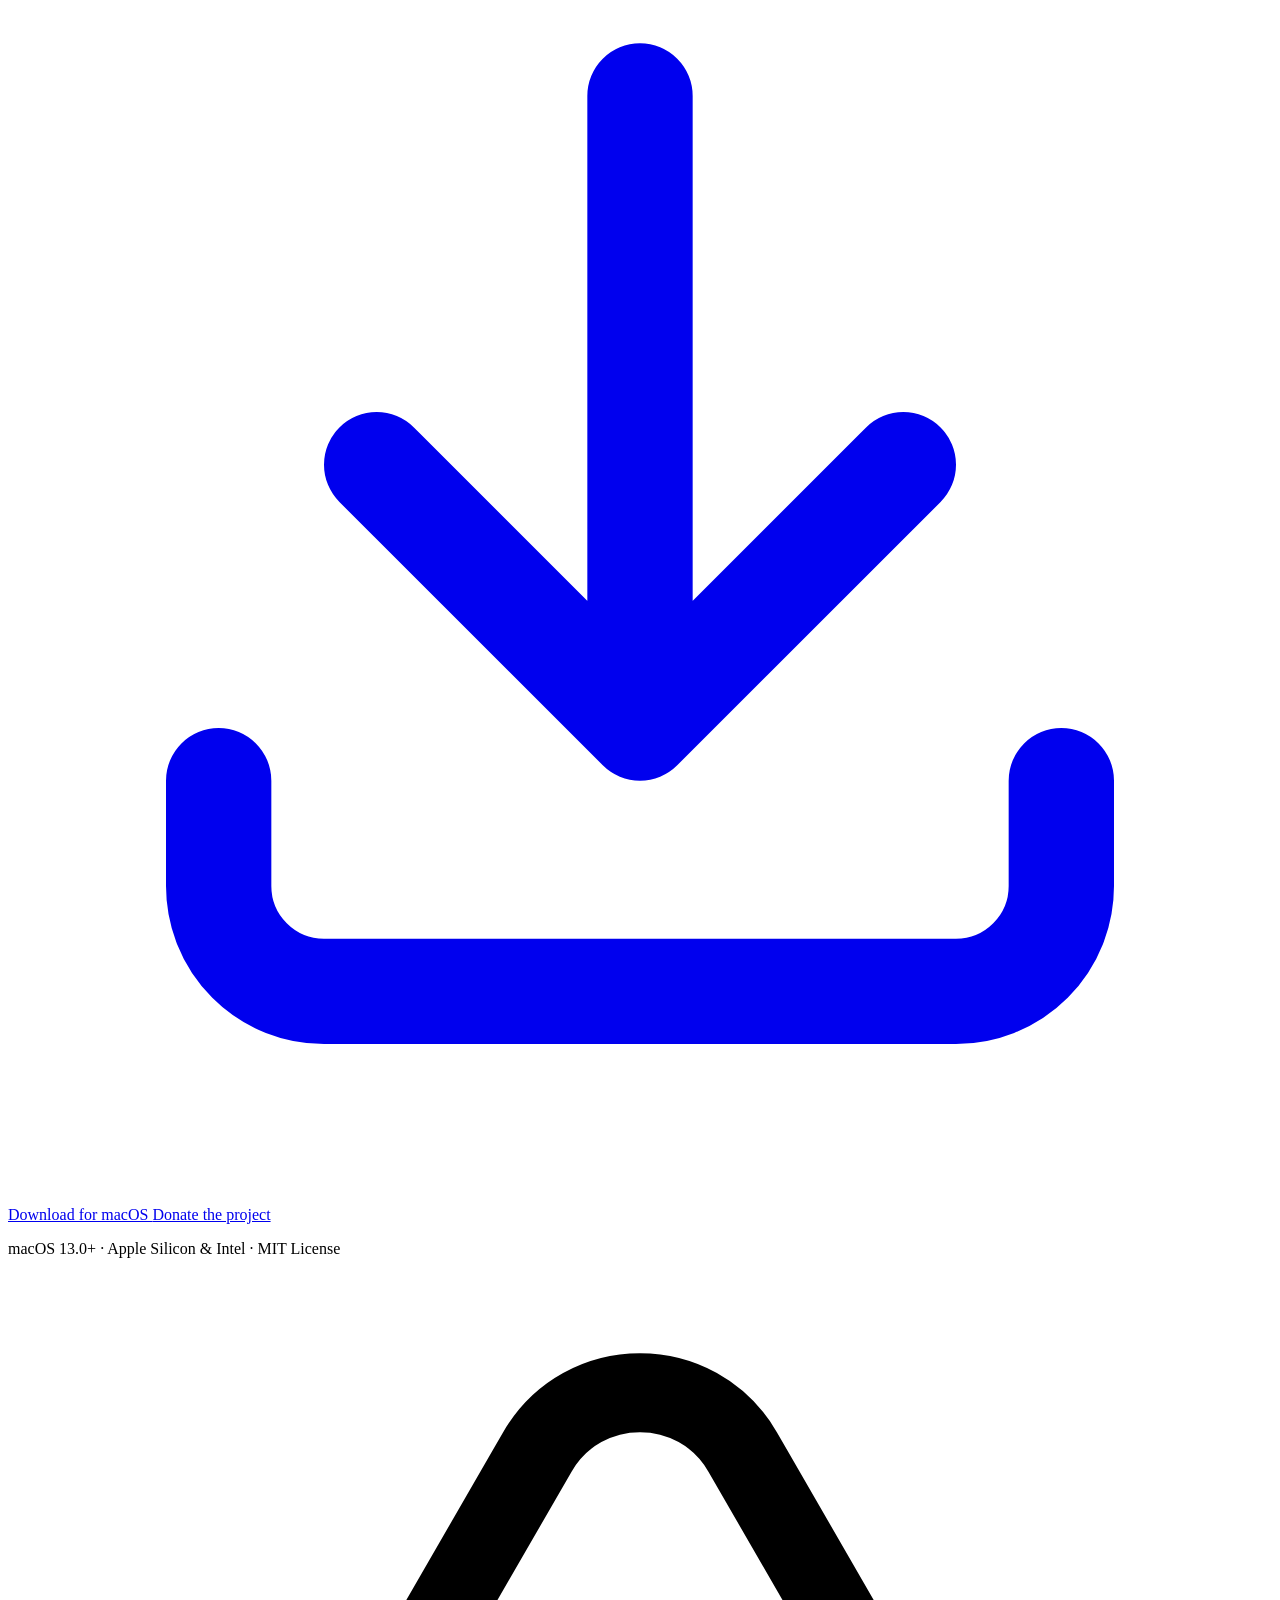
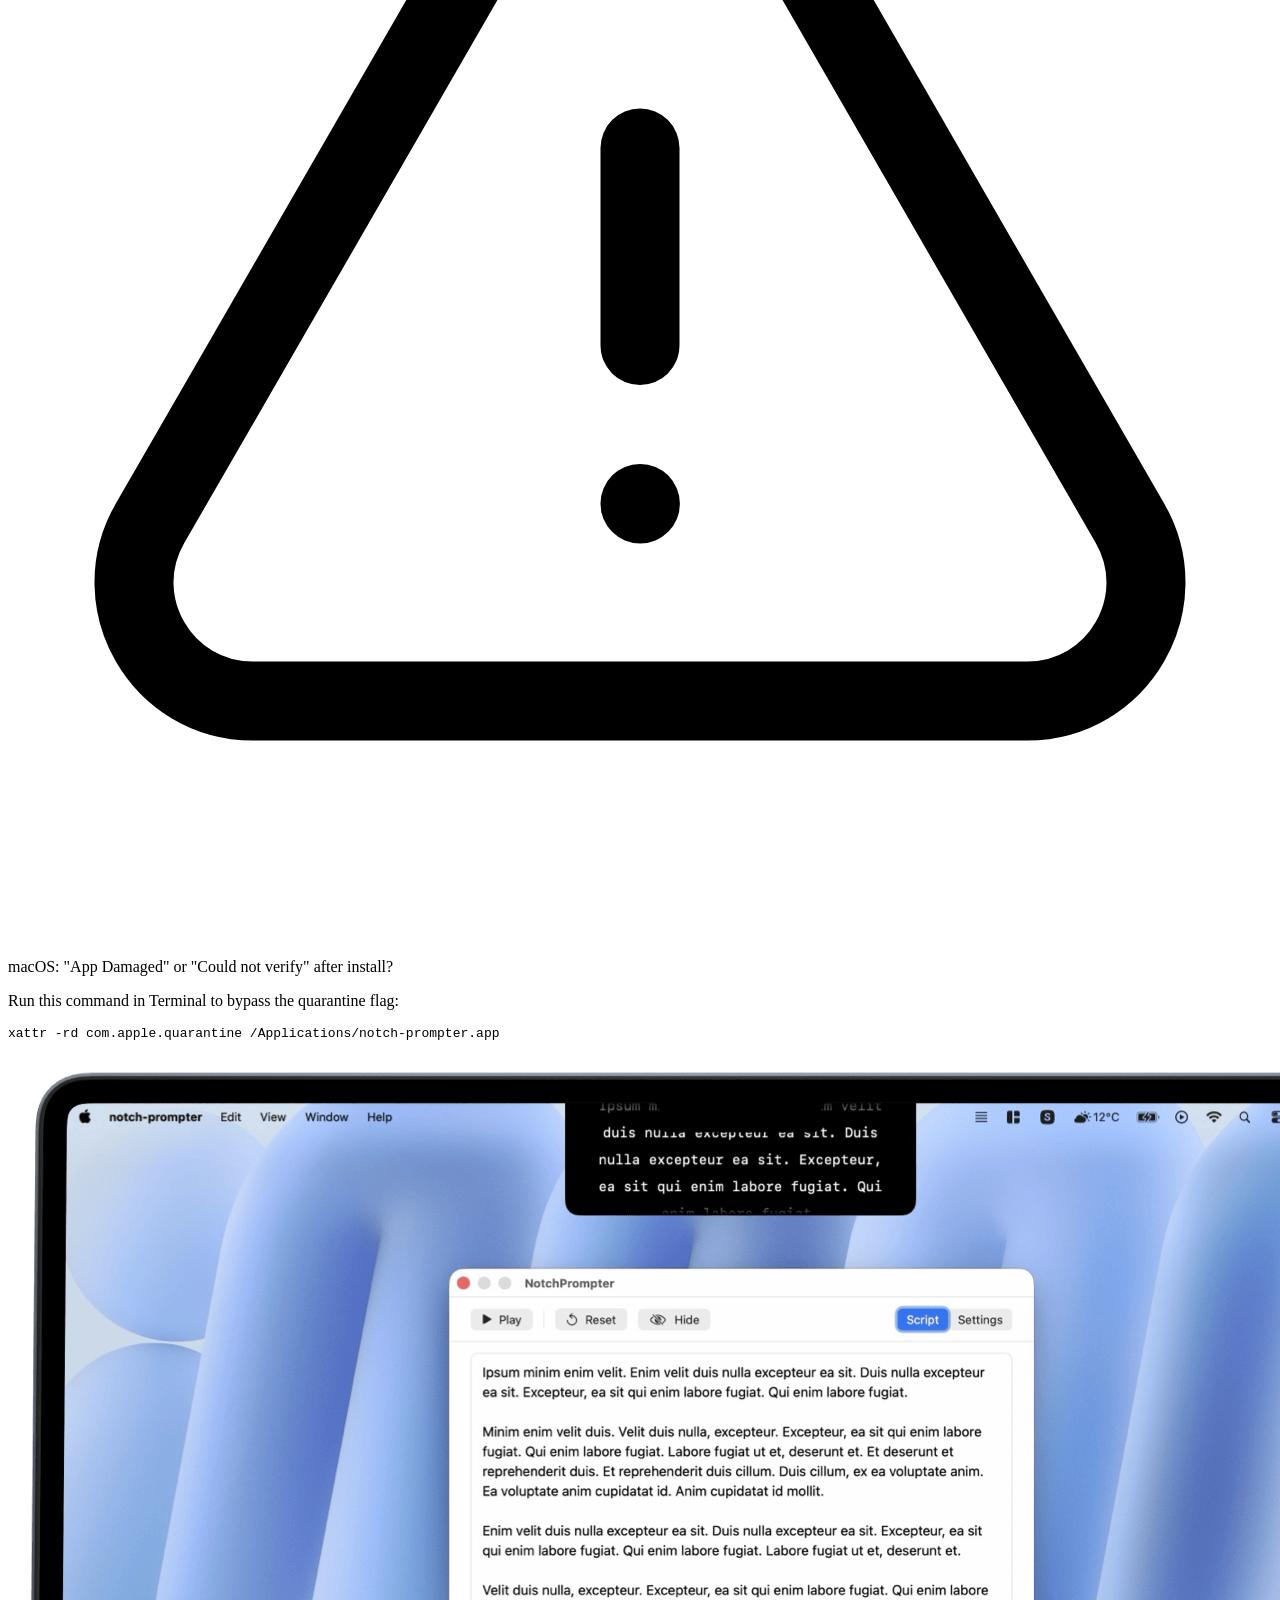
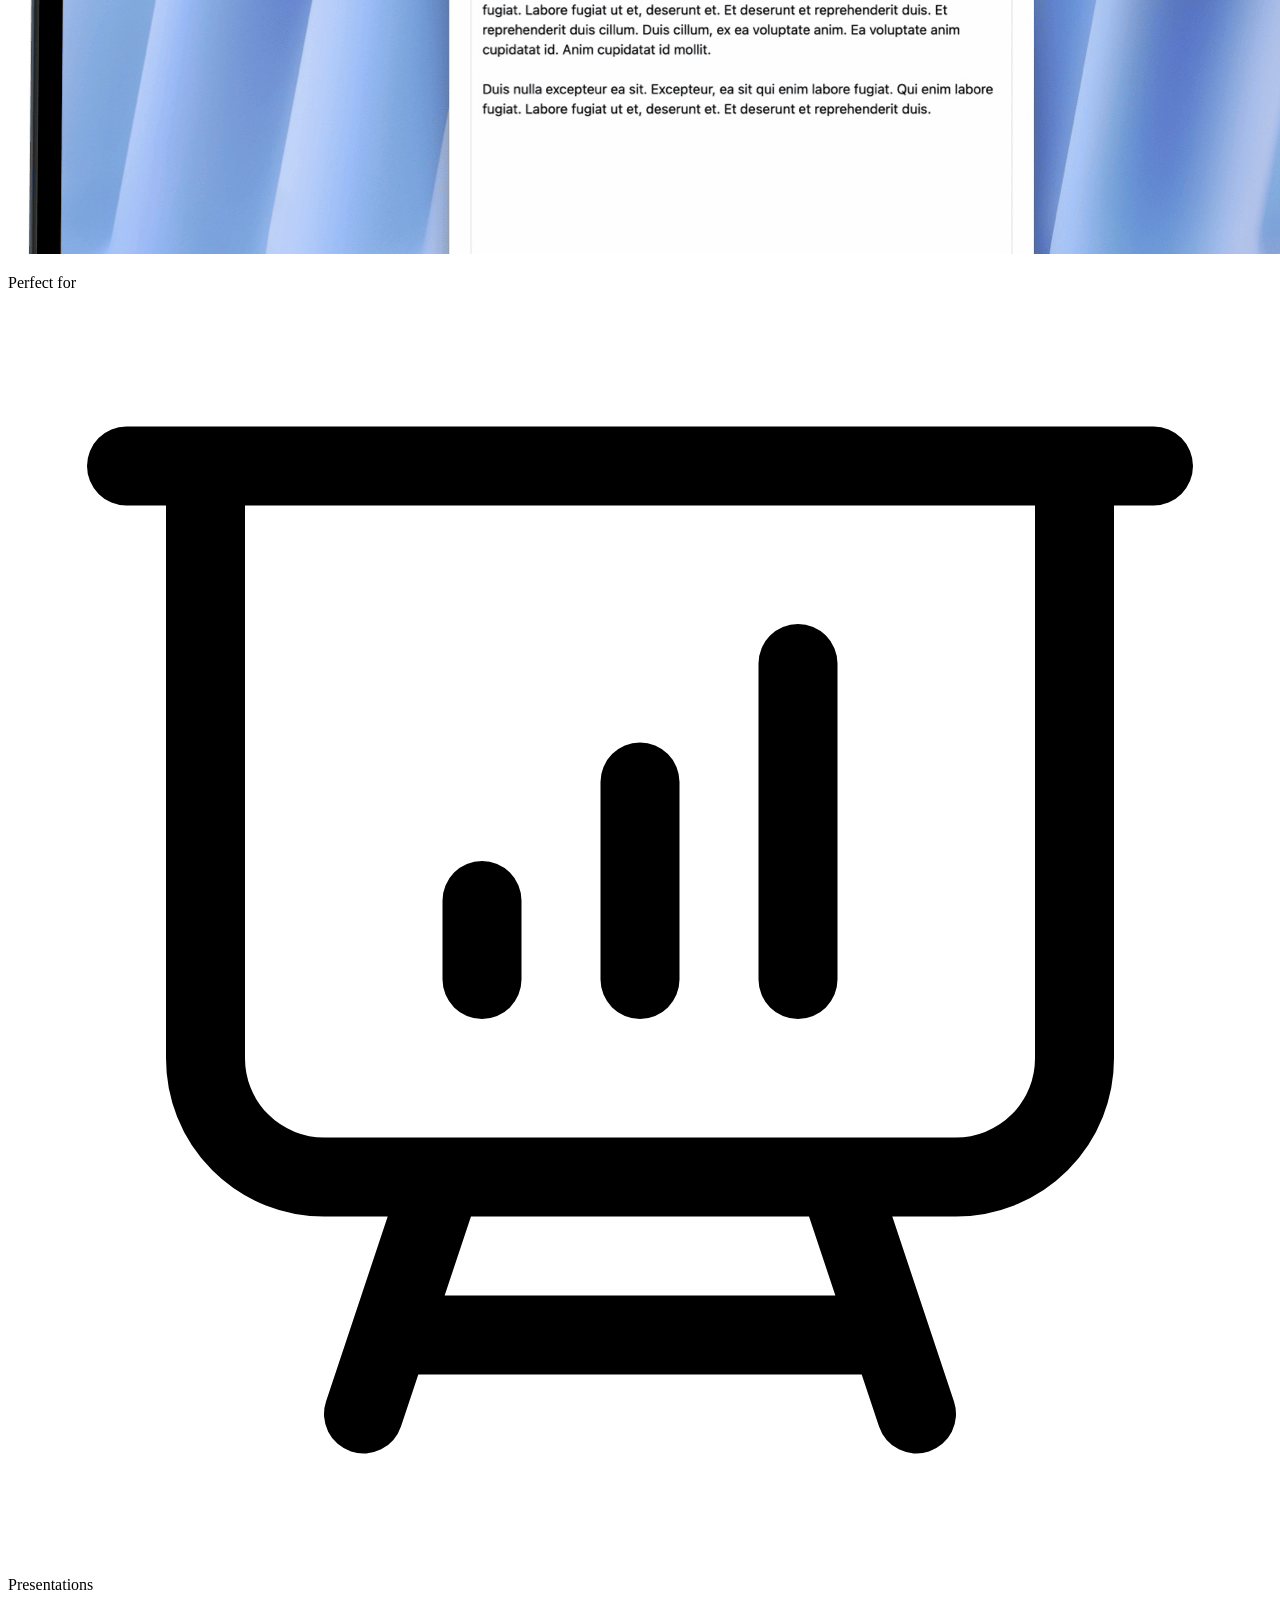
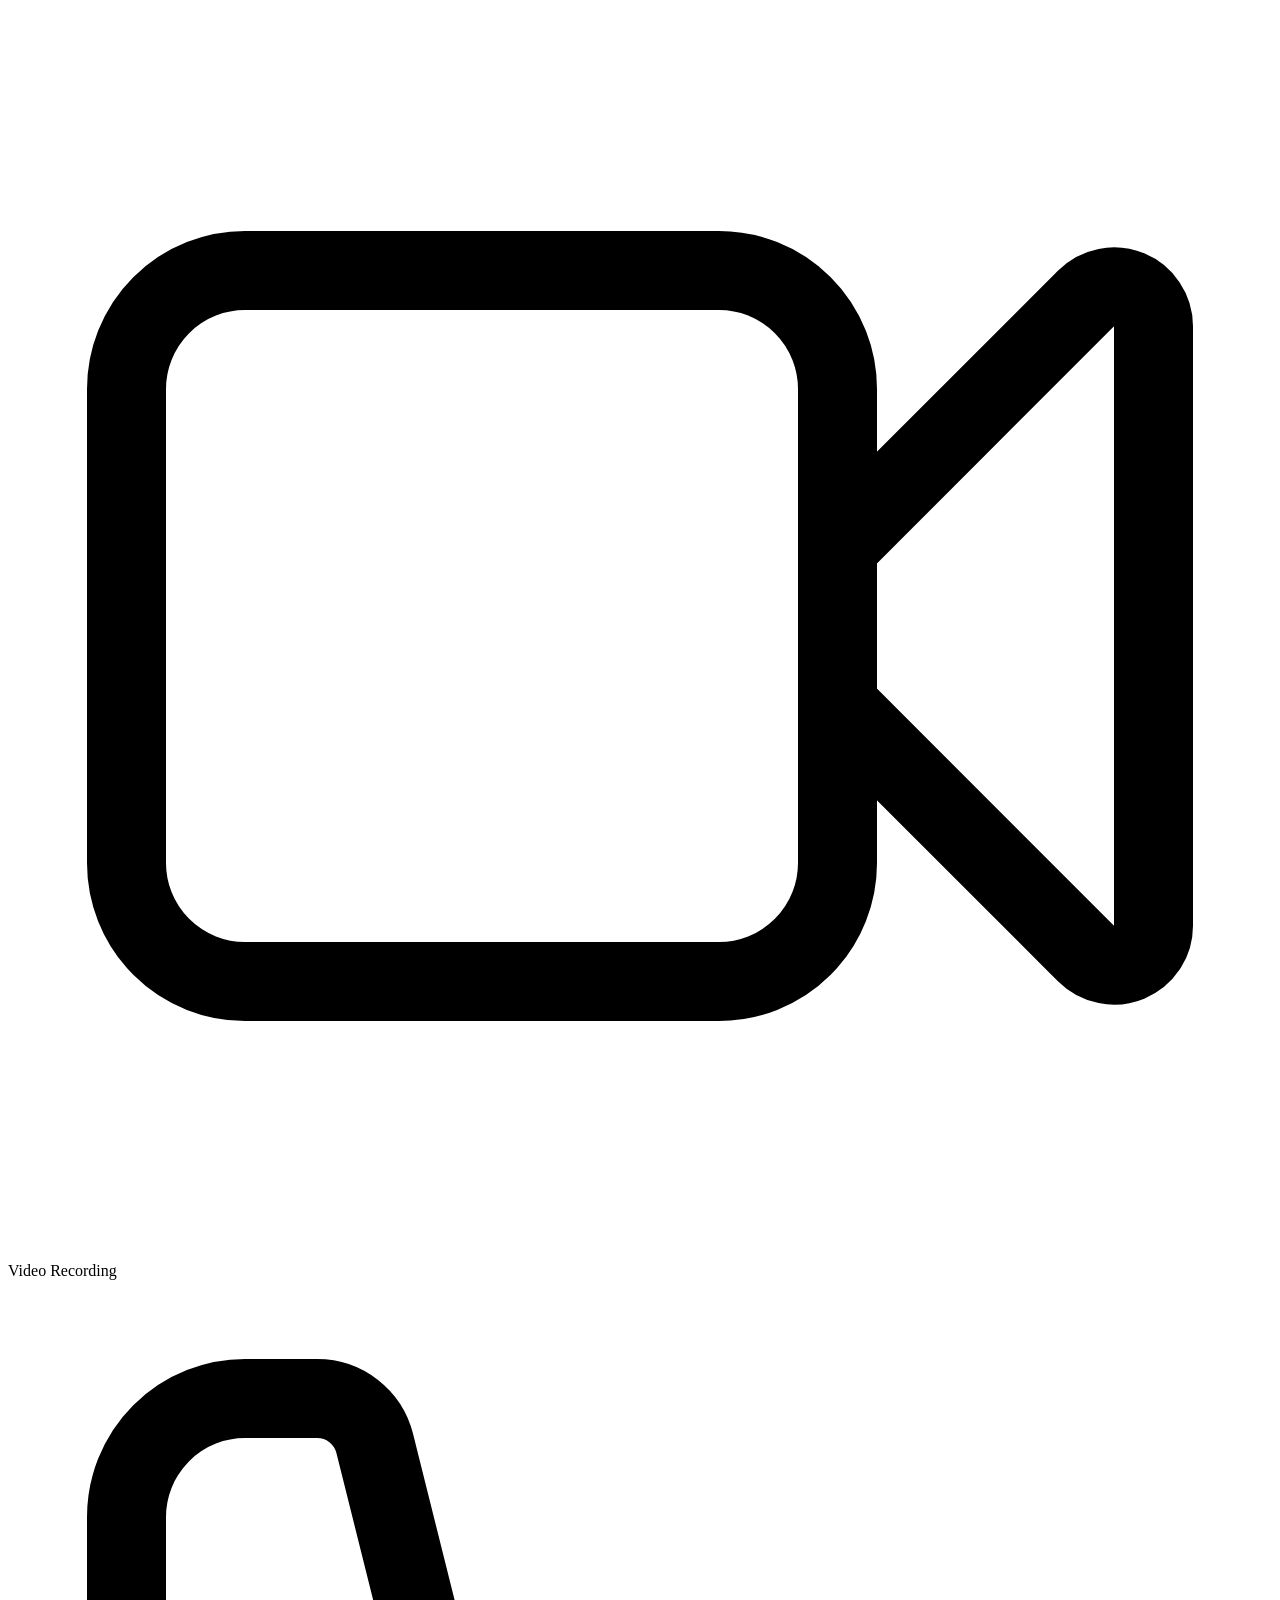
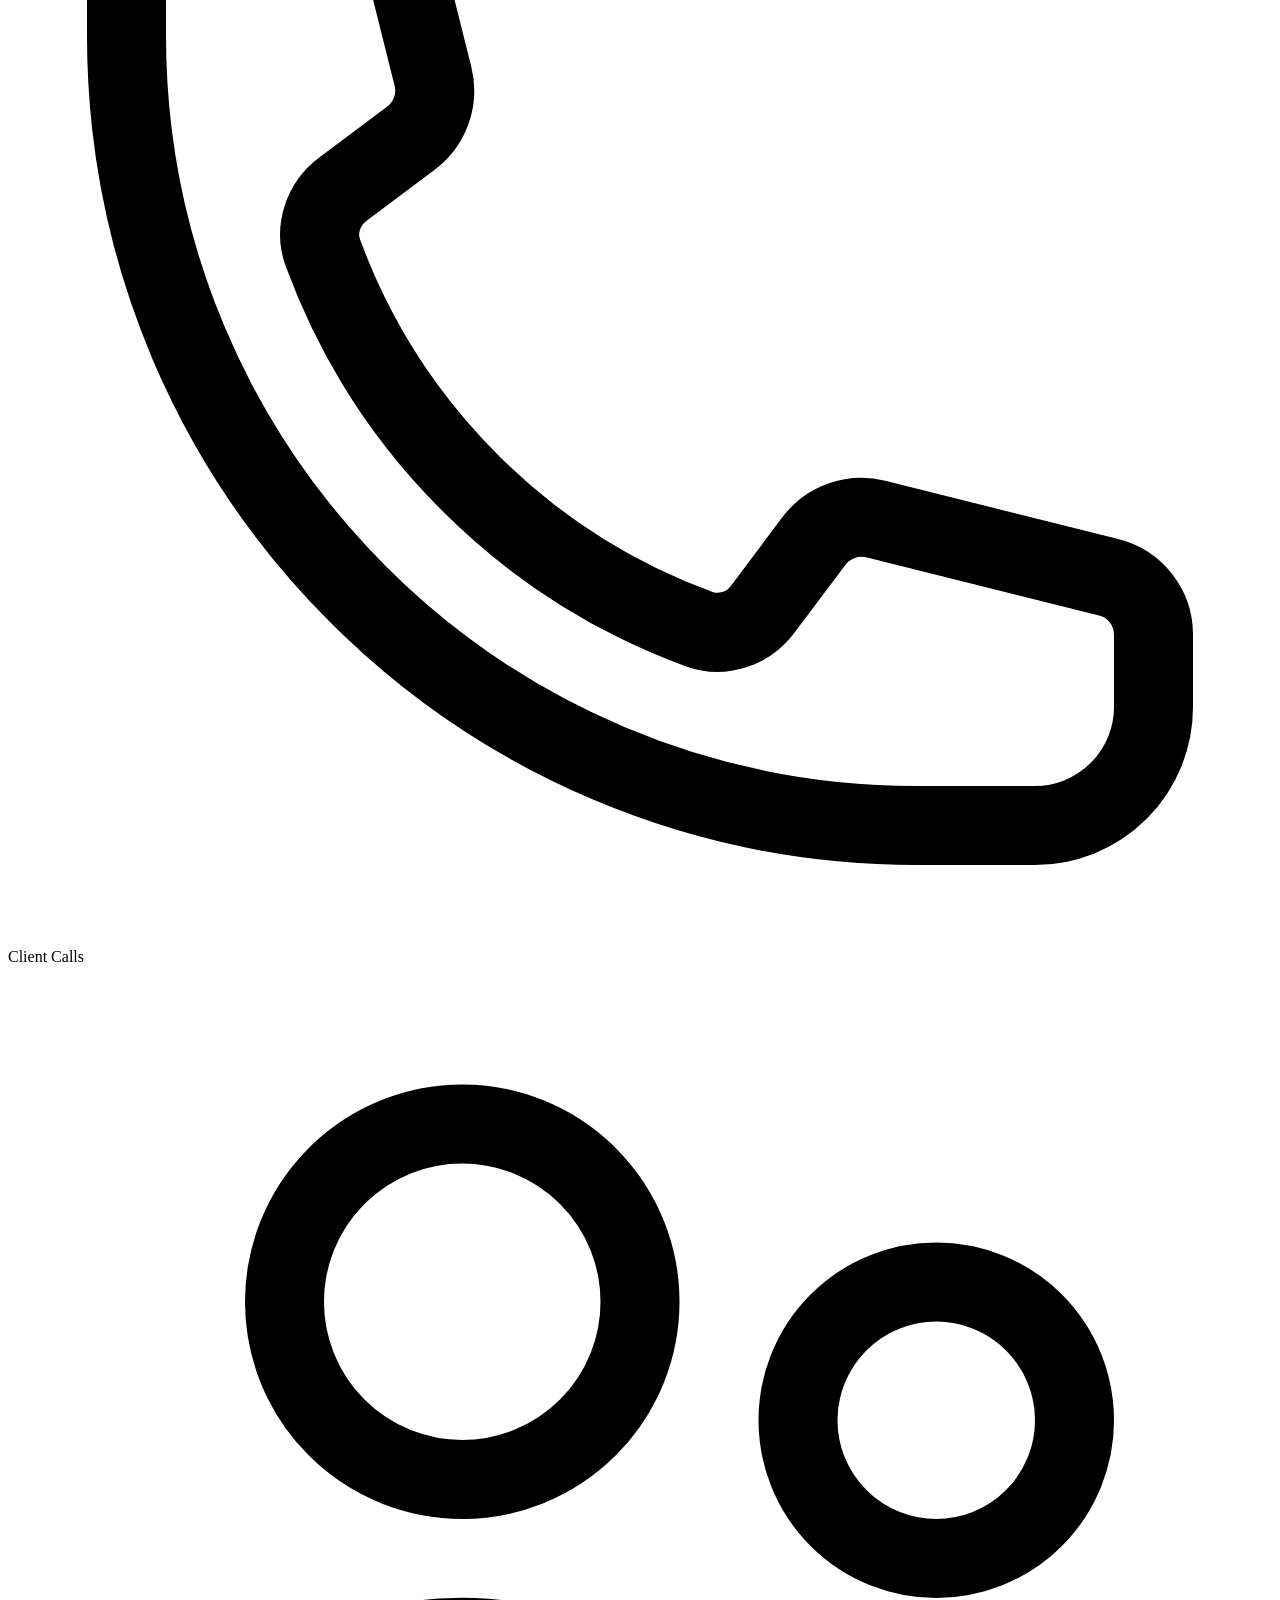
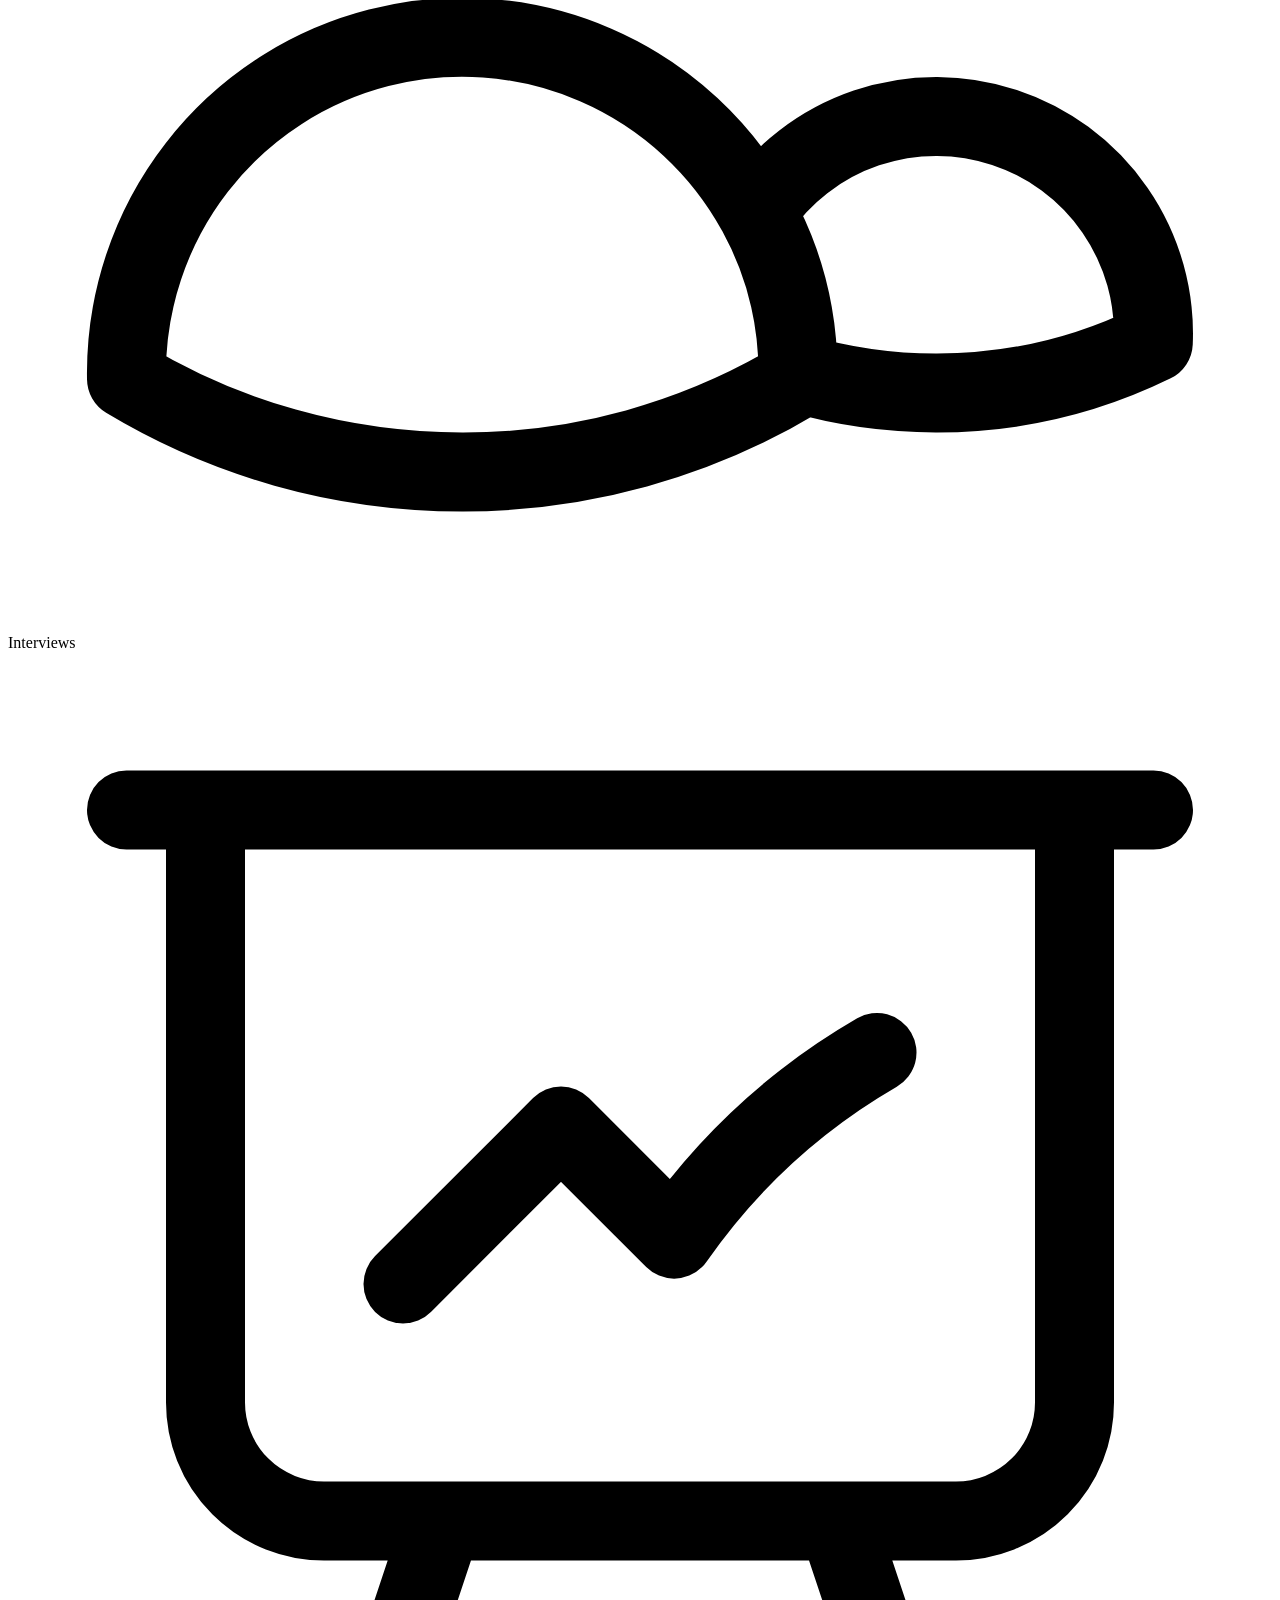
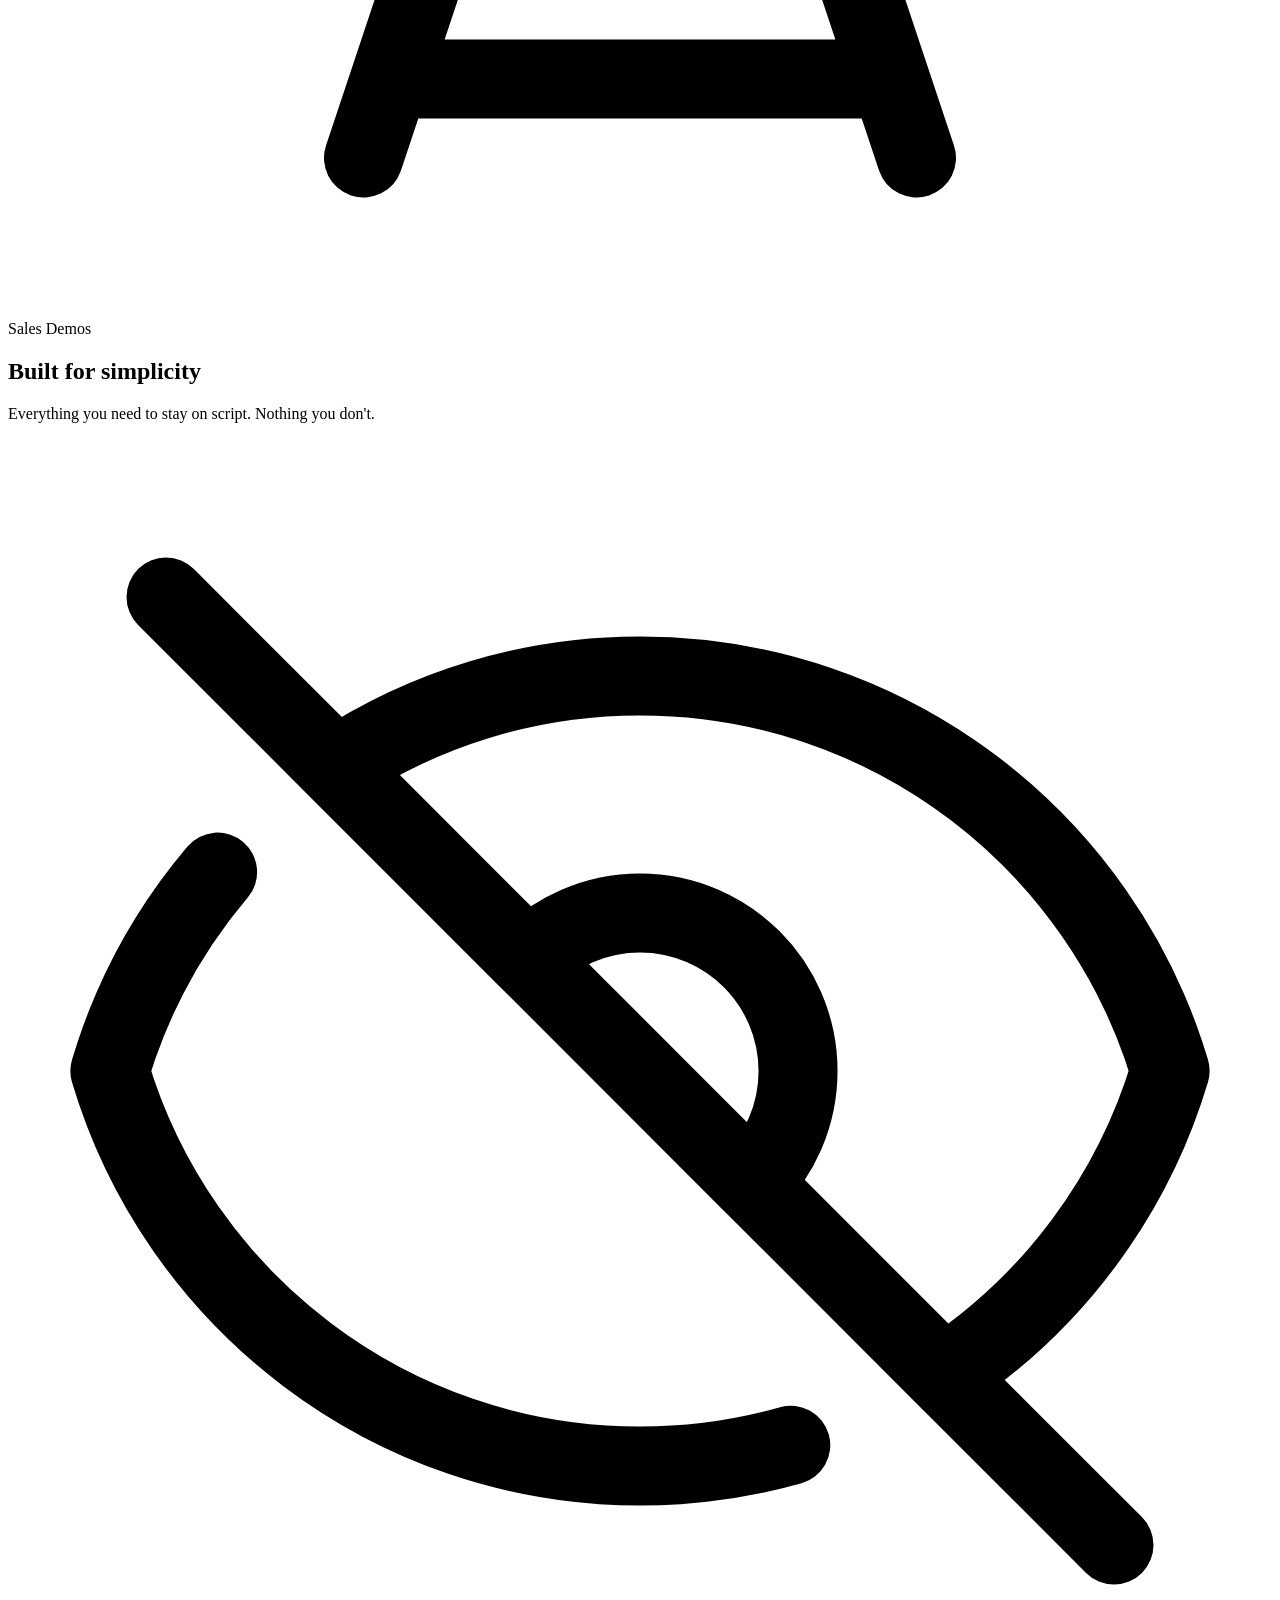
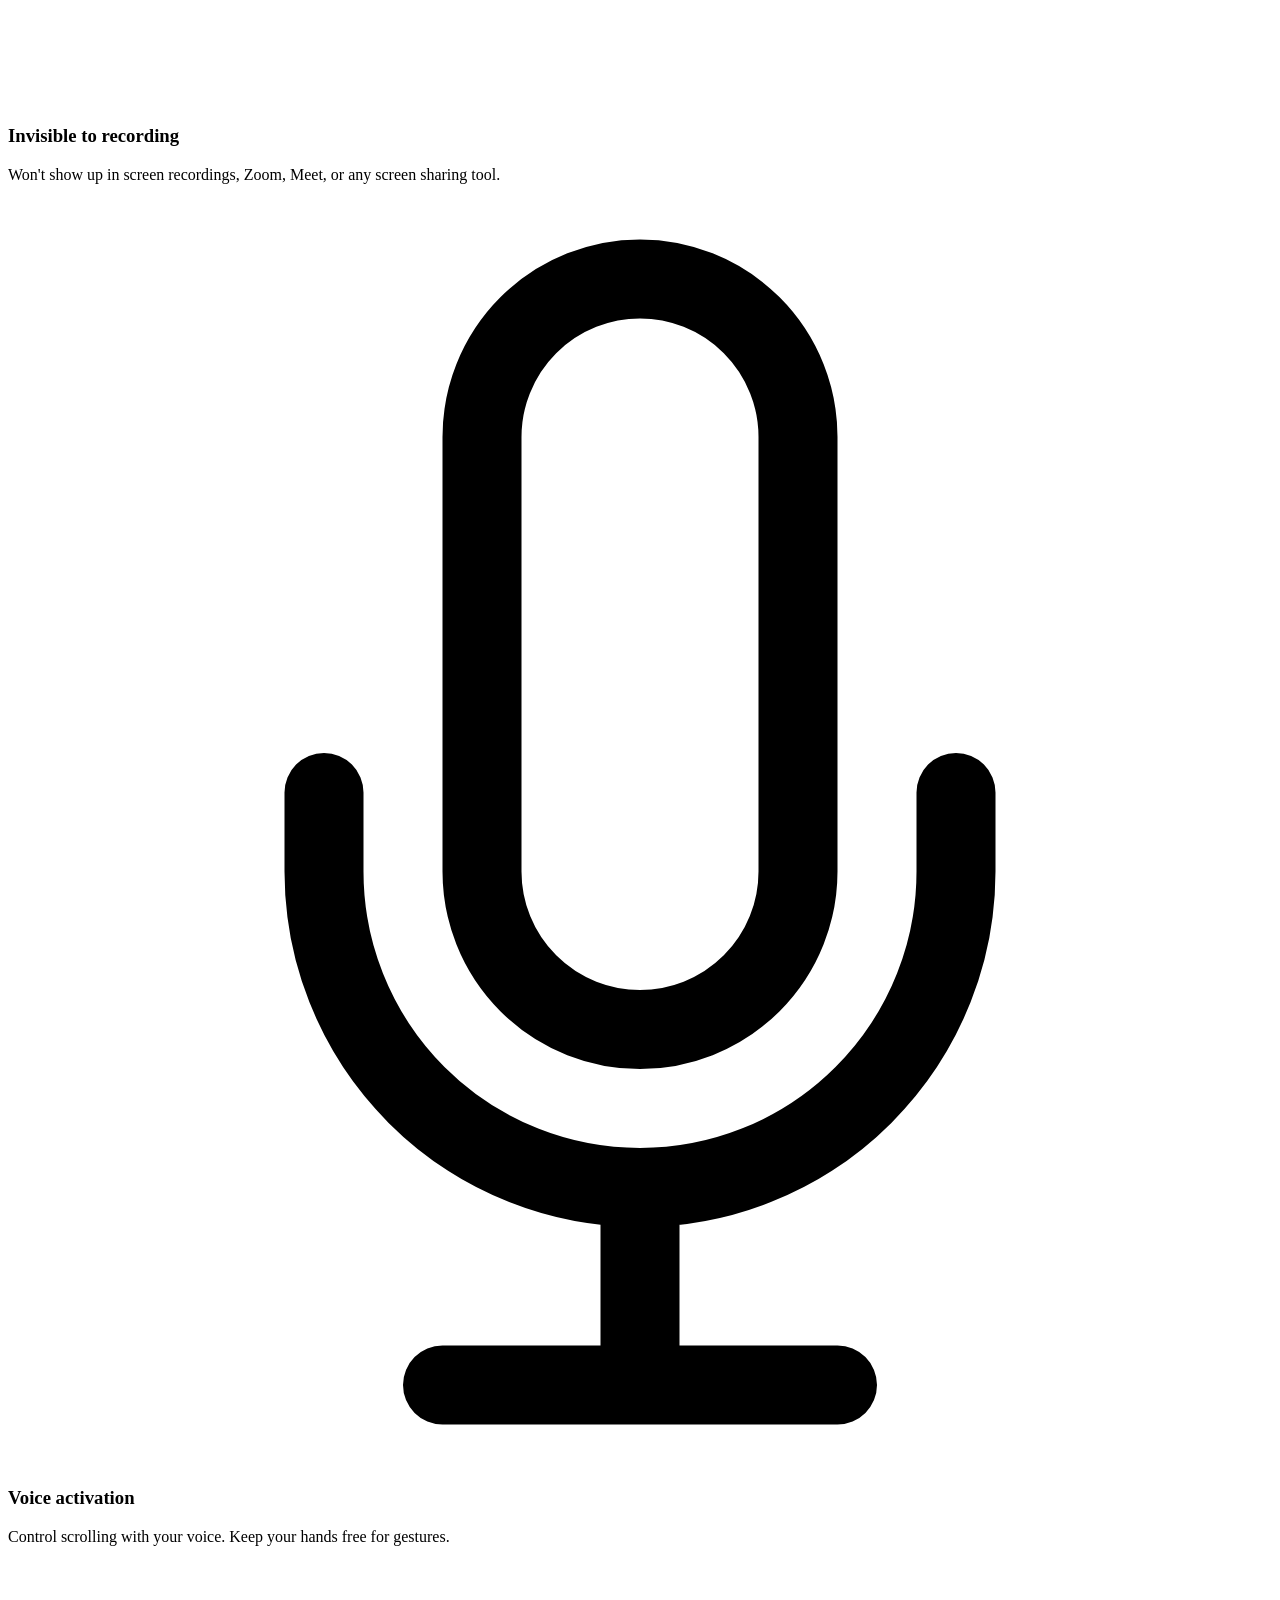
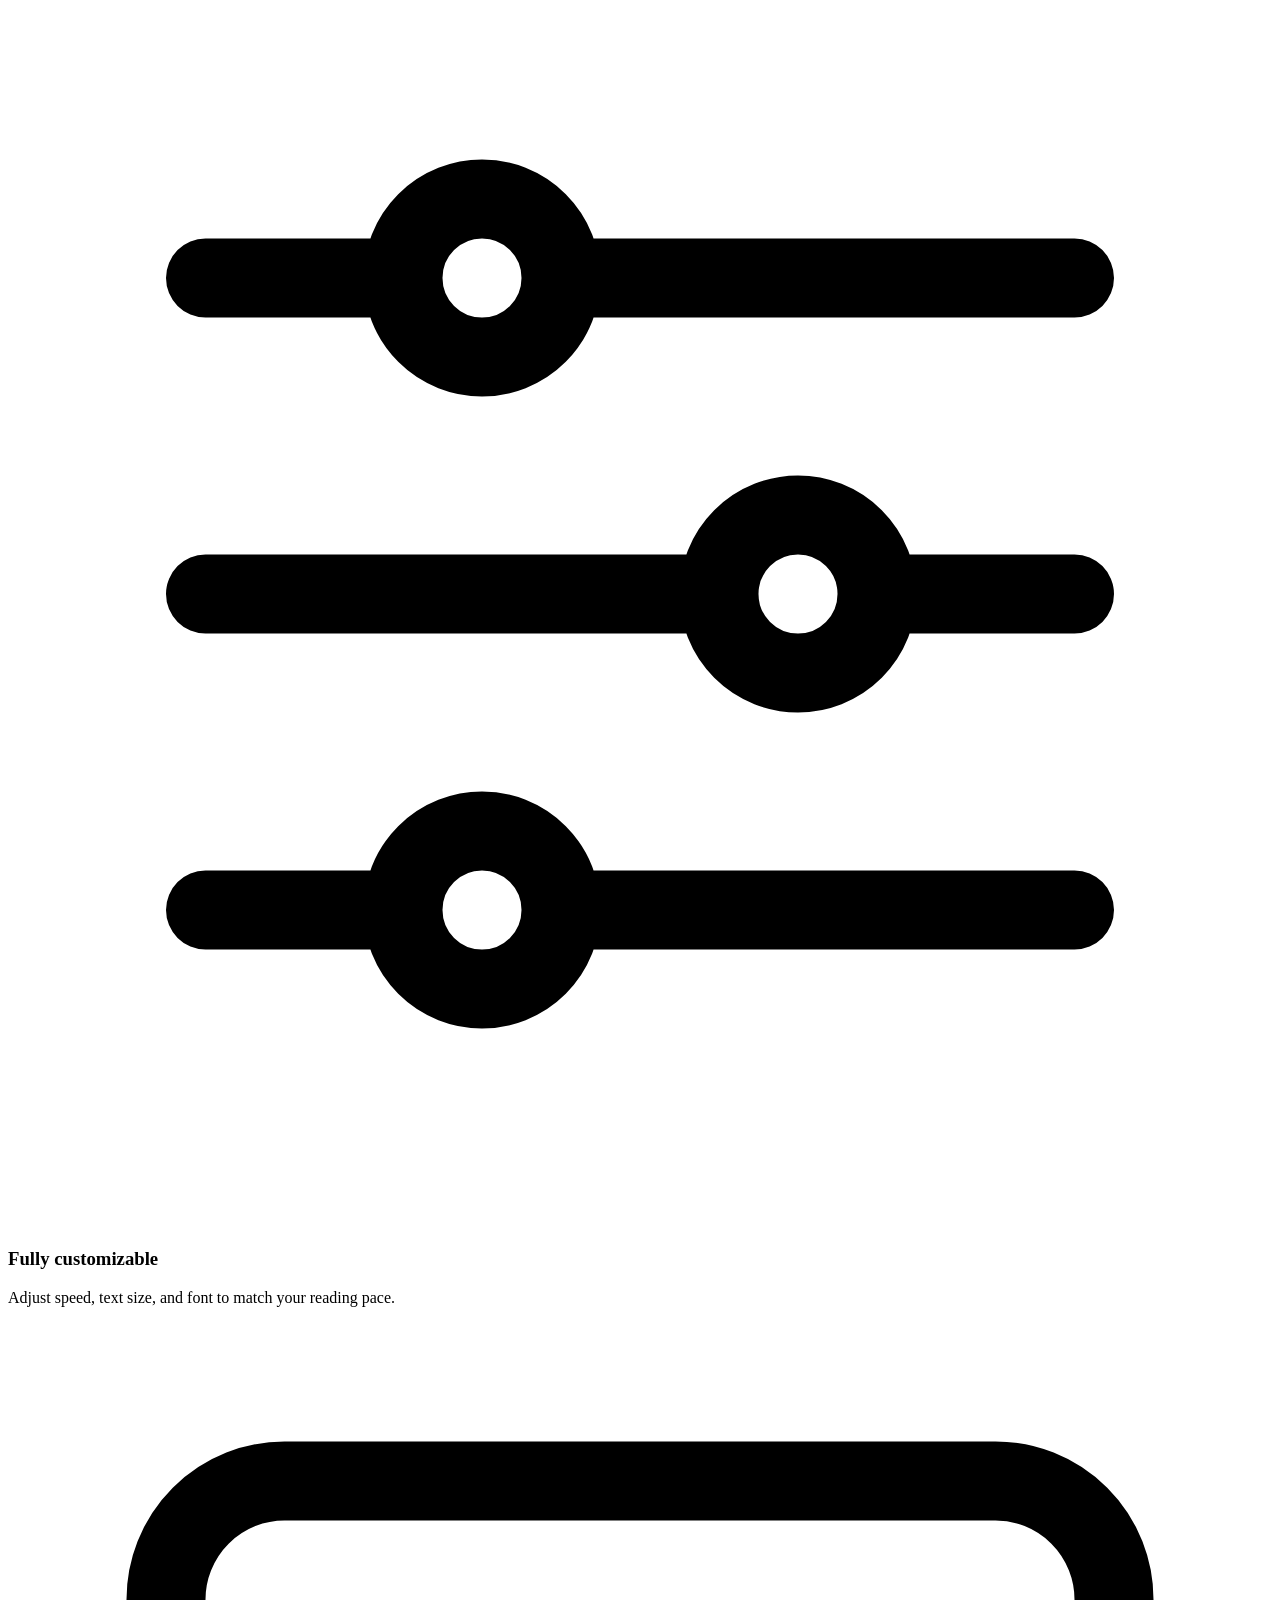
==== commit d3ff8d29: "Update screenshot" ====
--- a/website/index.html
+++ b/website/index.html
@@ -102,9 +102,9 @@
   <!-- Screenshot -->
   <section class="max-w-4xl mx-auto px-6 pb-12">
     <div class="relative group">
-      <div class="absolute -inset-px bg-gradient-to-b from-zinc-200 to-zinc-100 rounded-2xl"></div>
-      <div class="relative rounded-2xl overflow-hidden bg-zinc-50 border border-zinc-200">
-        <img src="screenshot.jpeg"
+      <div class="absolute"></div>
+      <div class="relative overflow-hidden bg-zinc-50 border-b-4 border-zinc-200">
+        <img src="screen-frame-notext.png"
              alt="NotchPrompter — teleprompter in macOS notch"
              class="w-full h-auto" />
       </div>
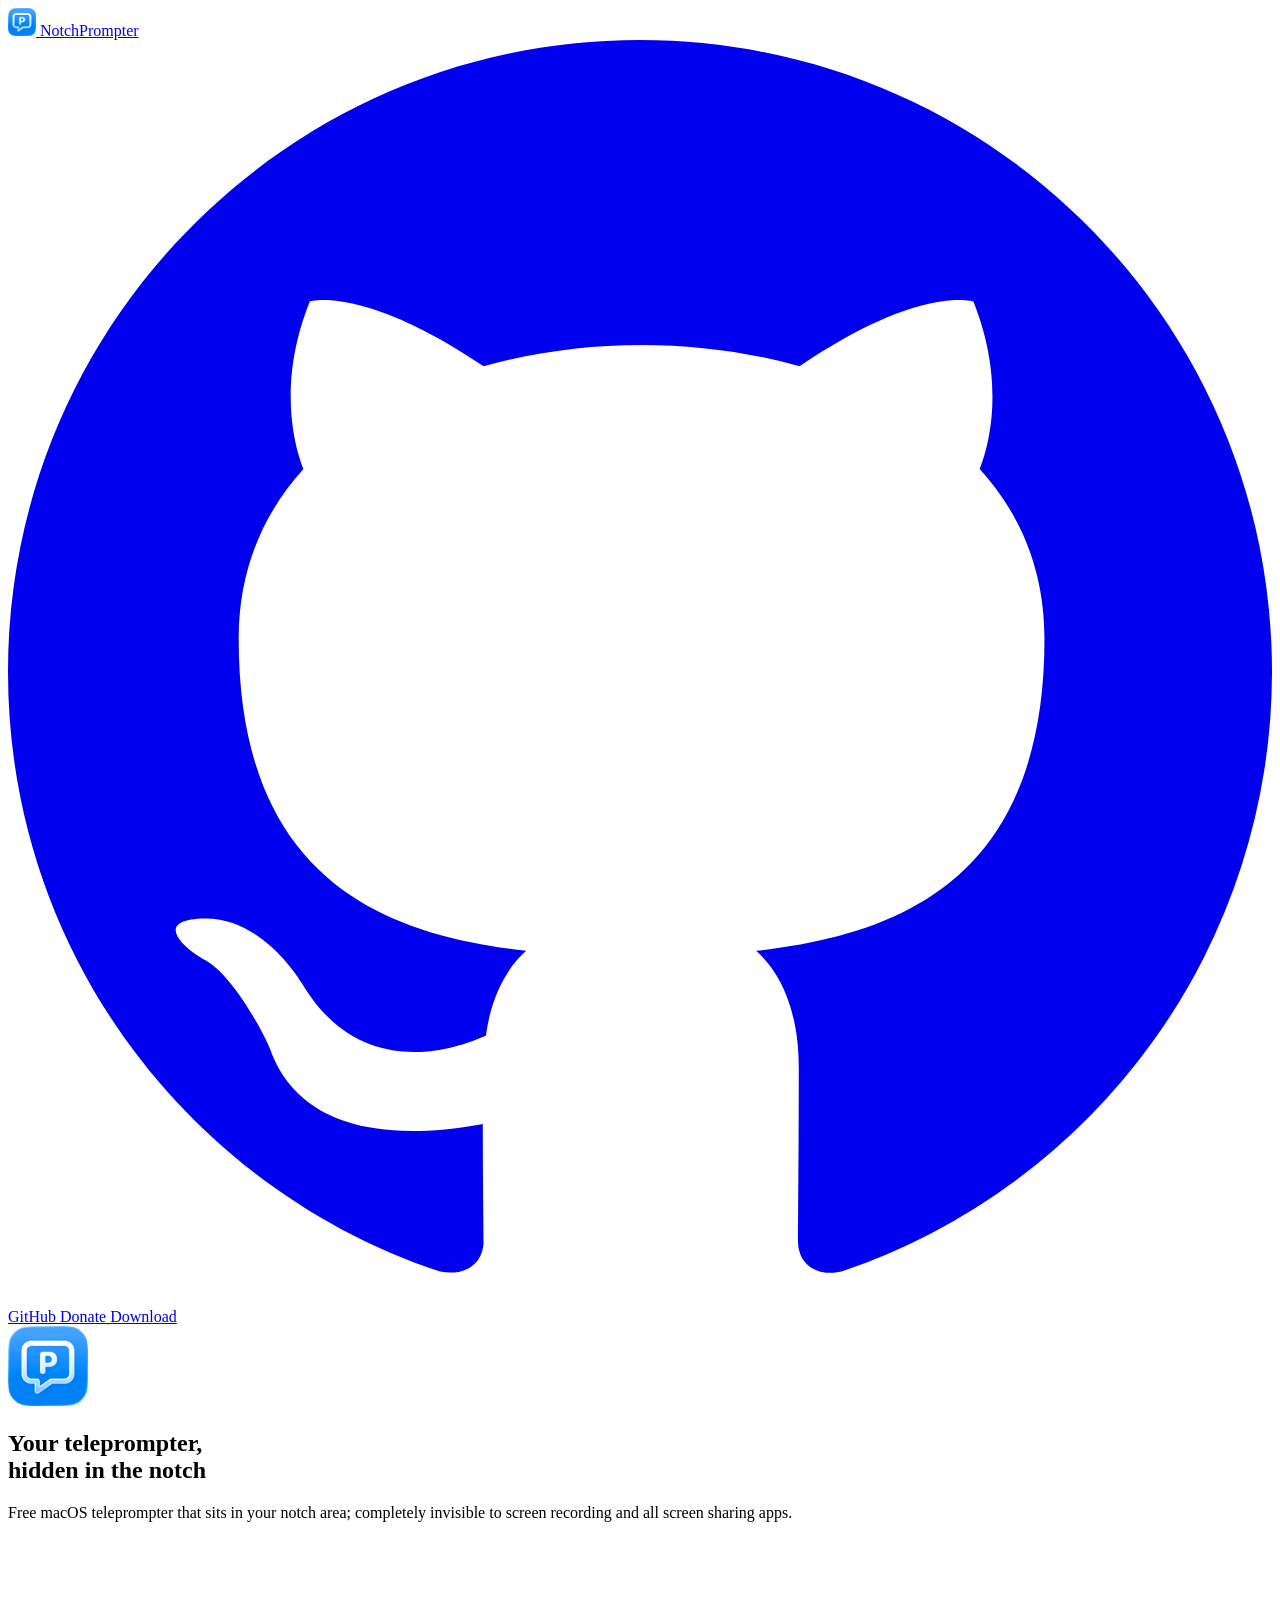
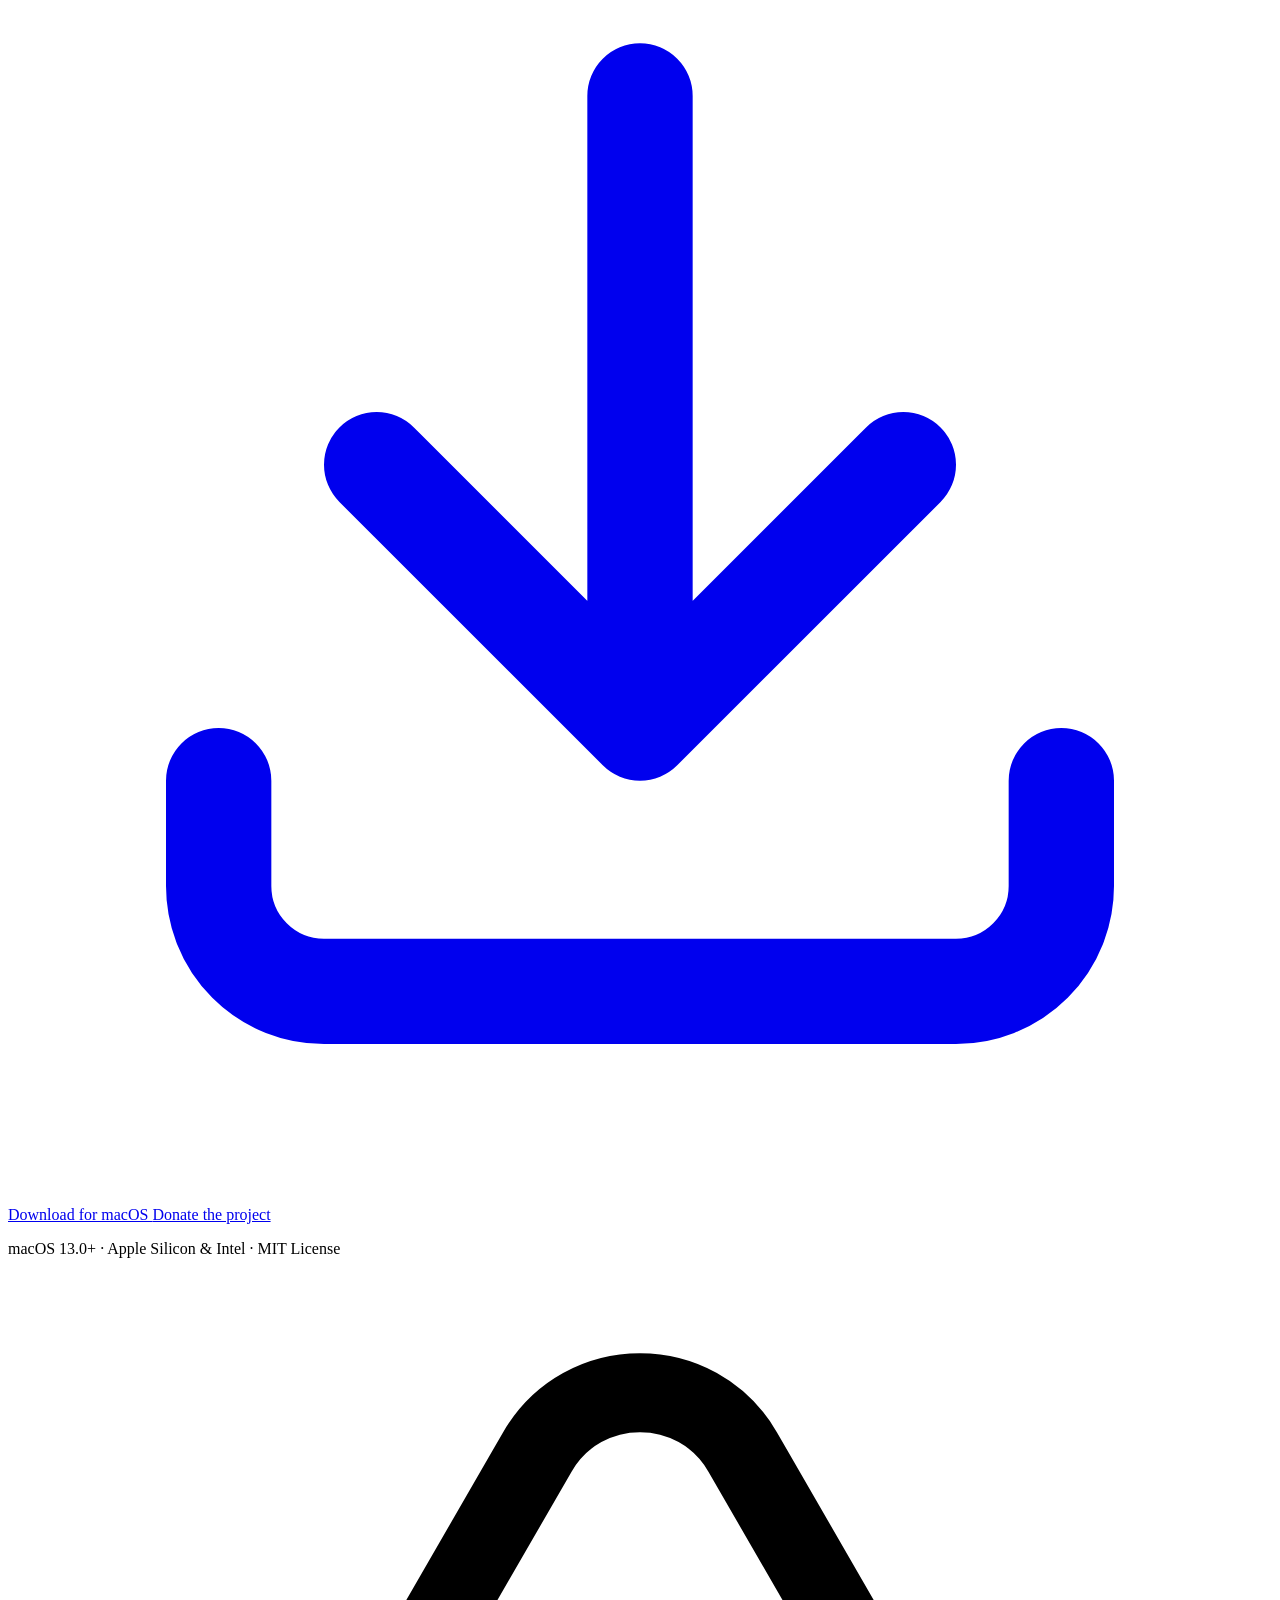
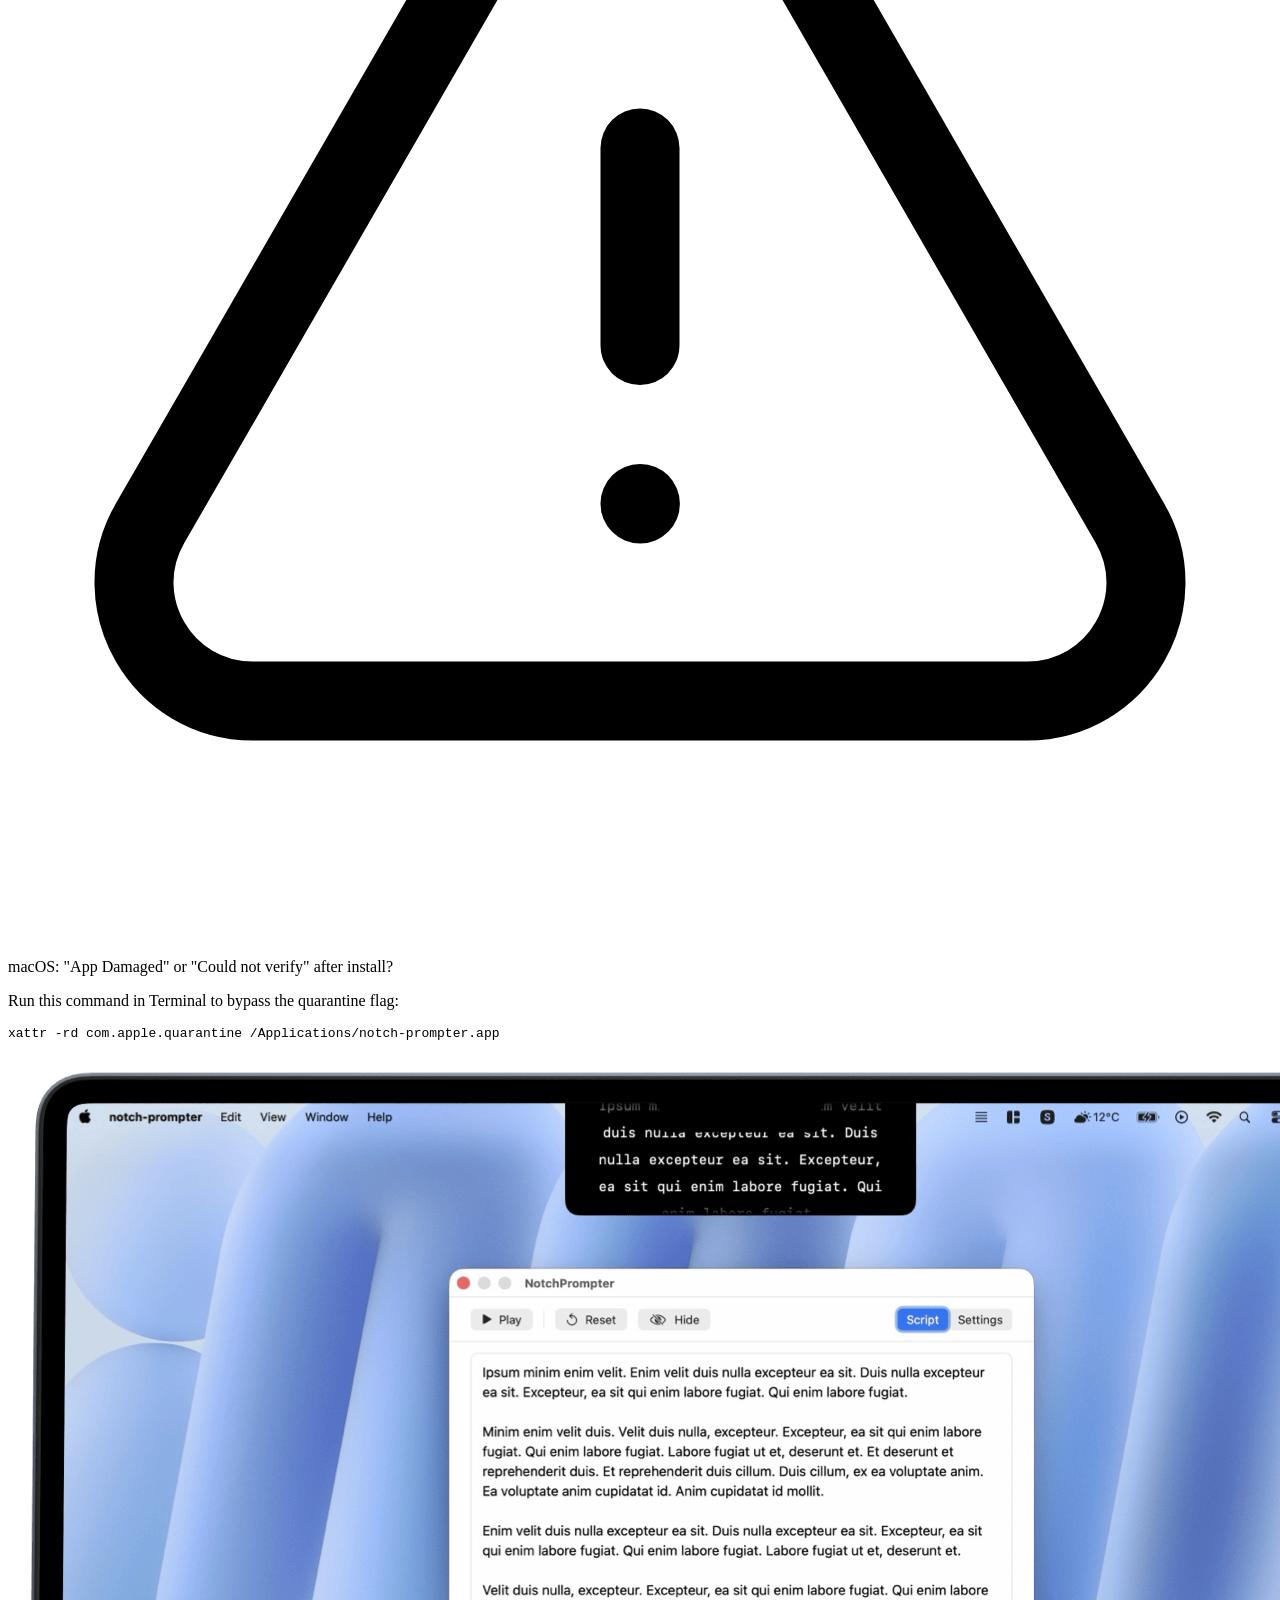
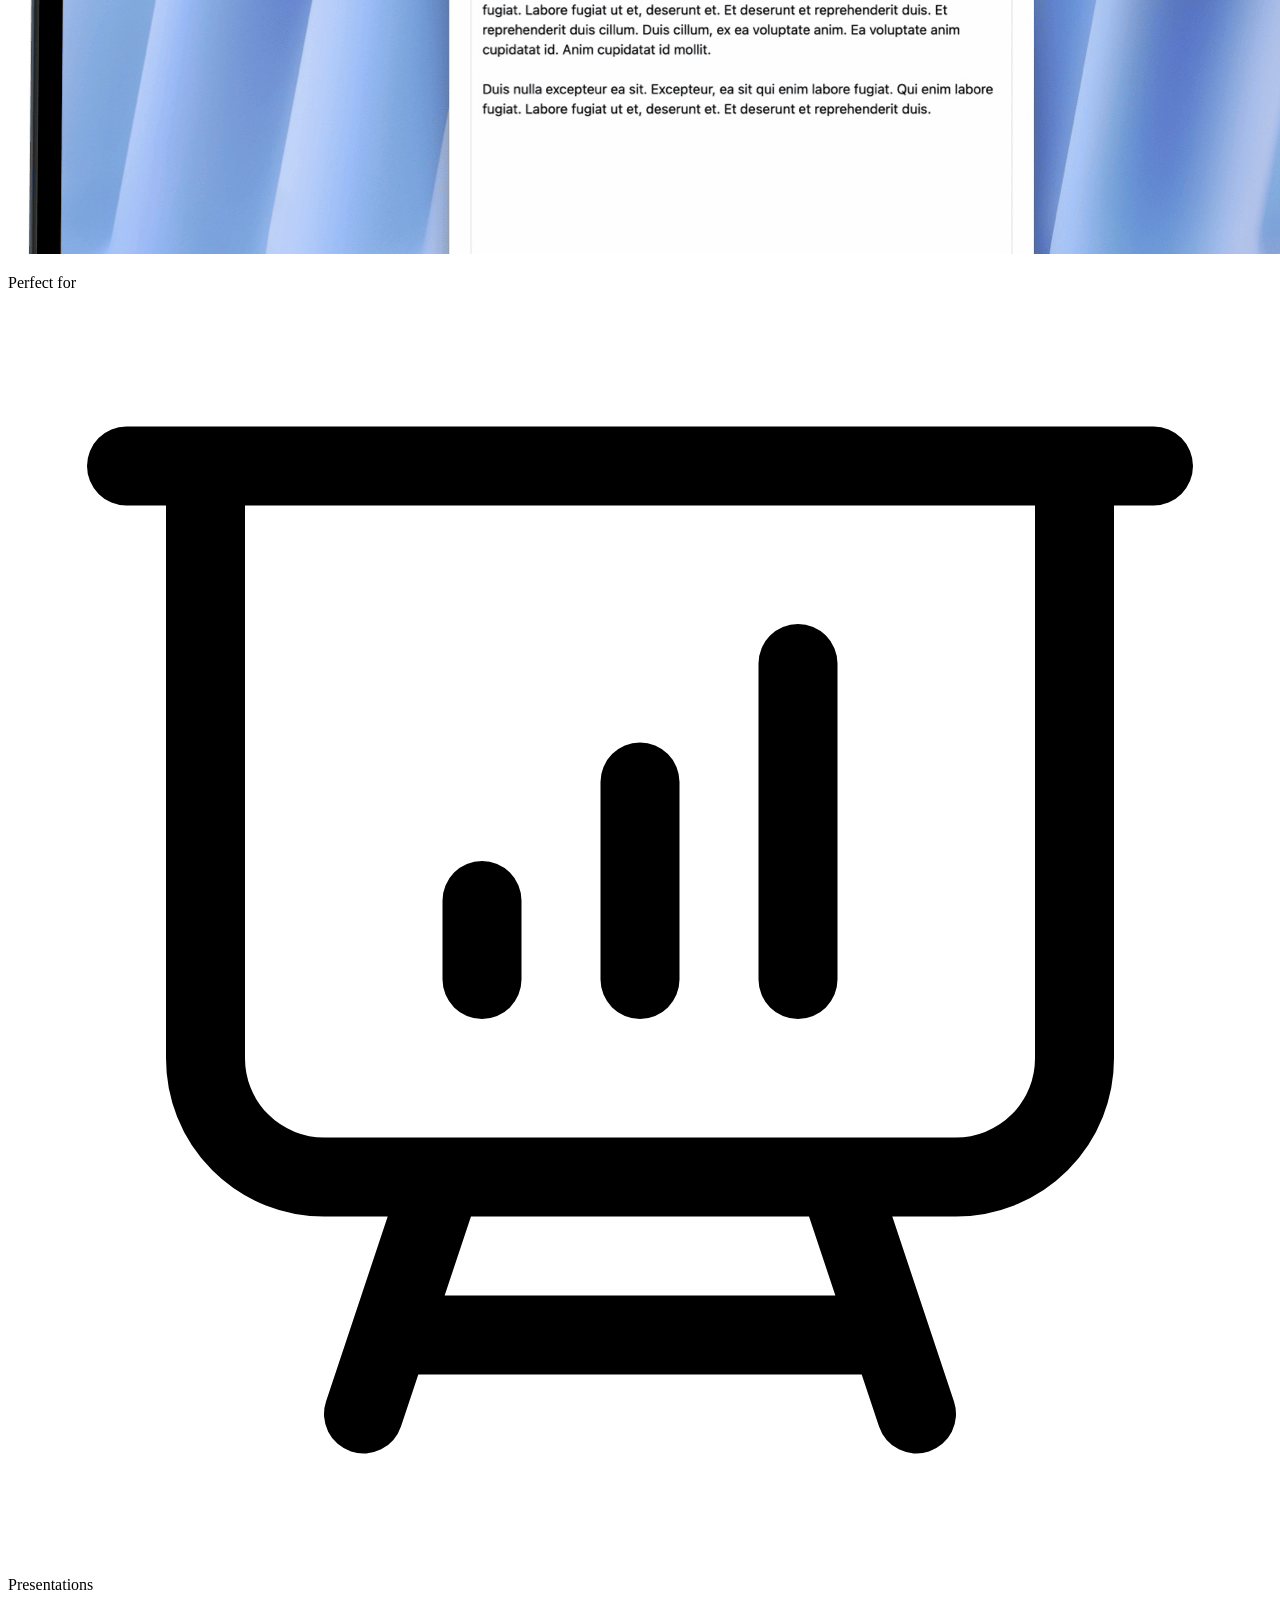
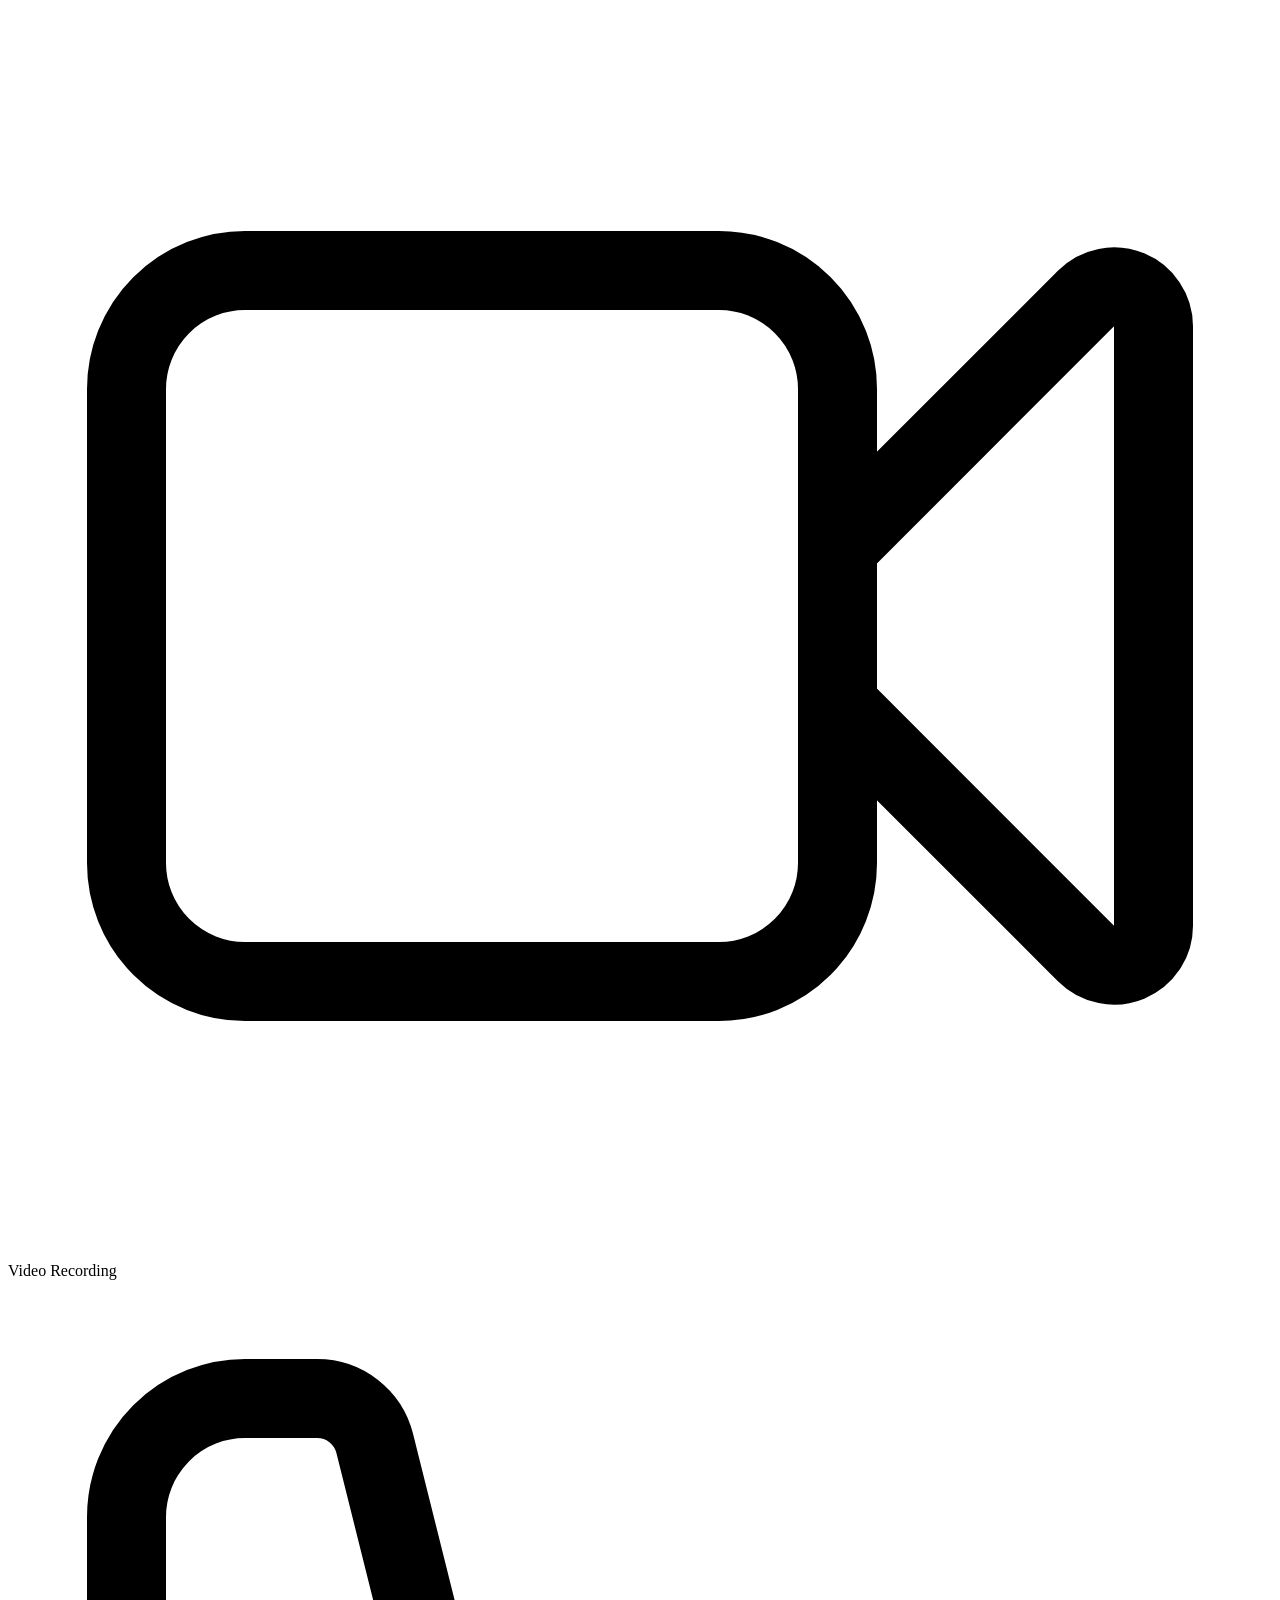
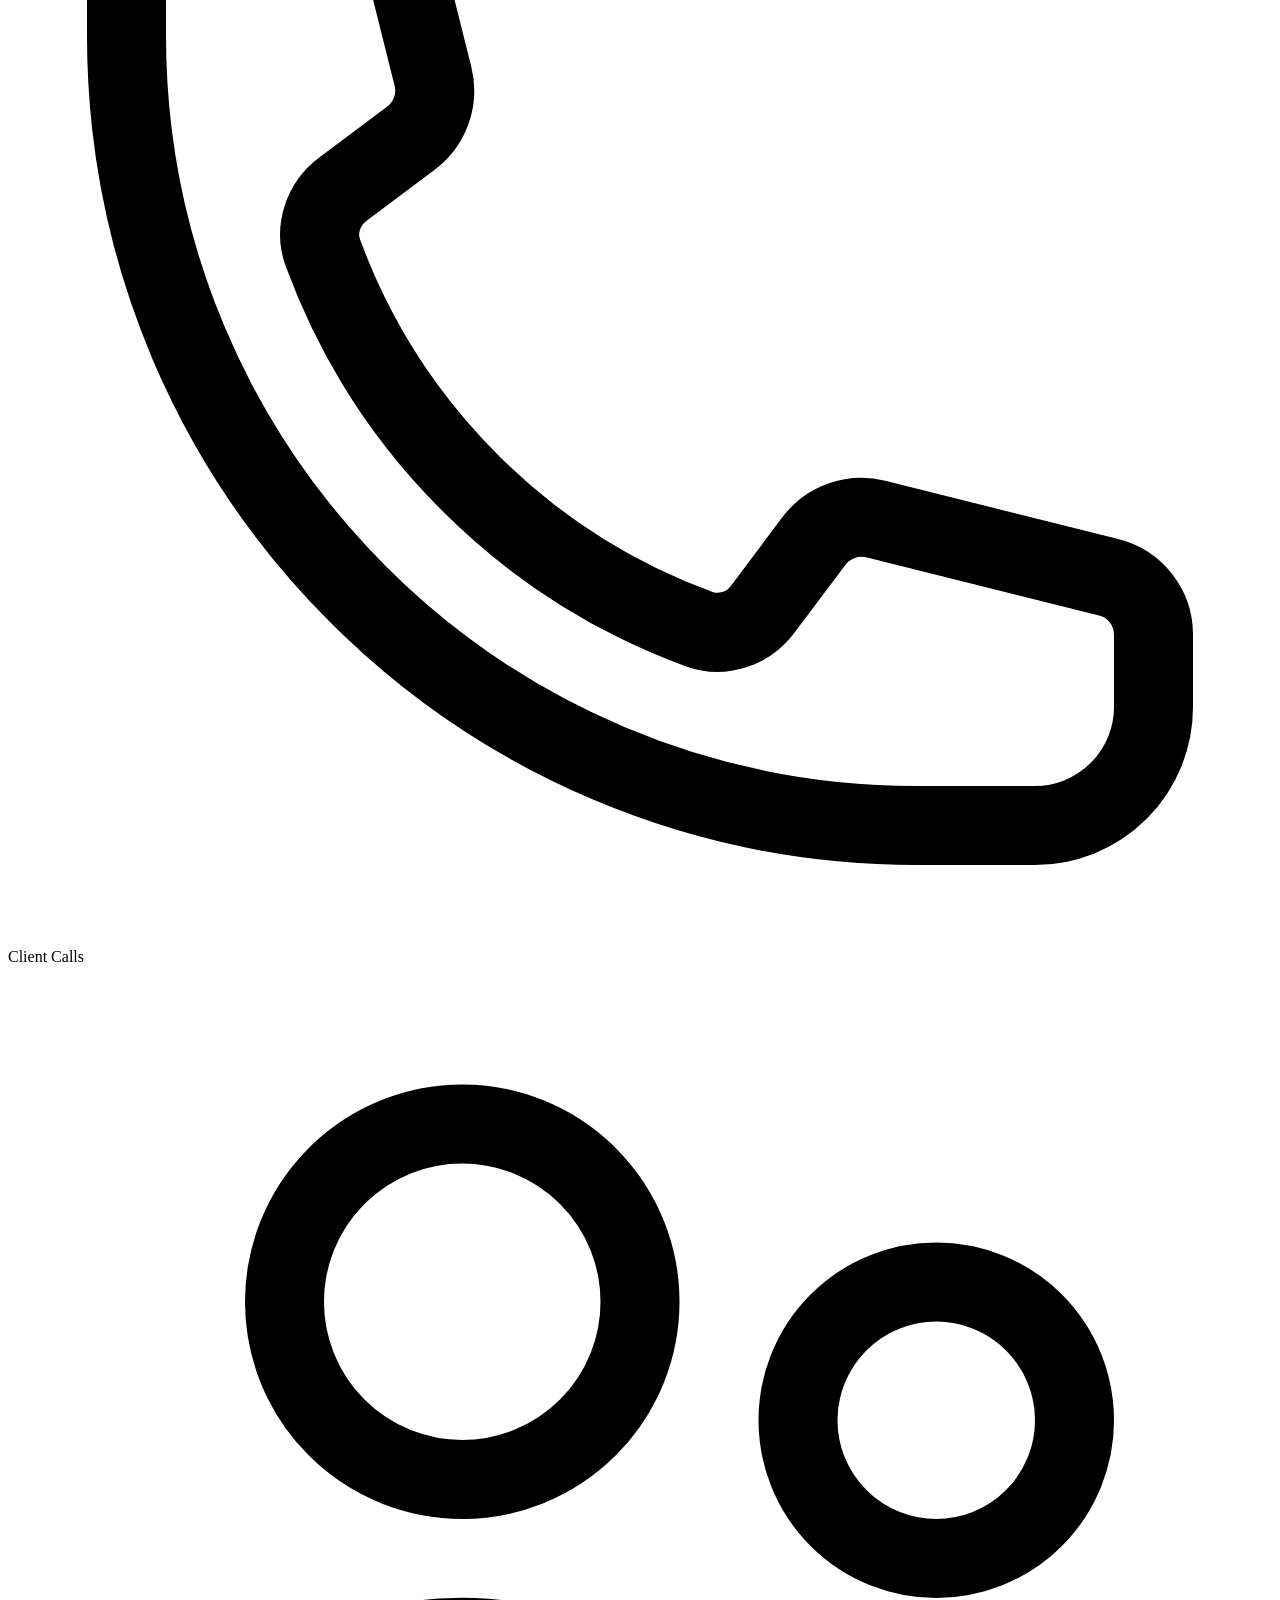
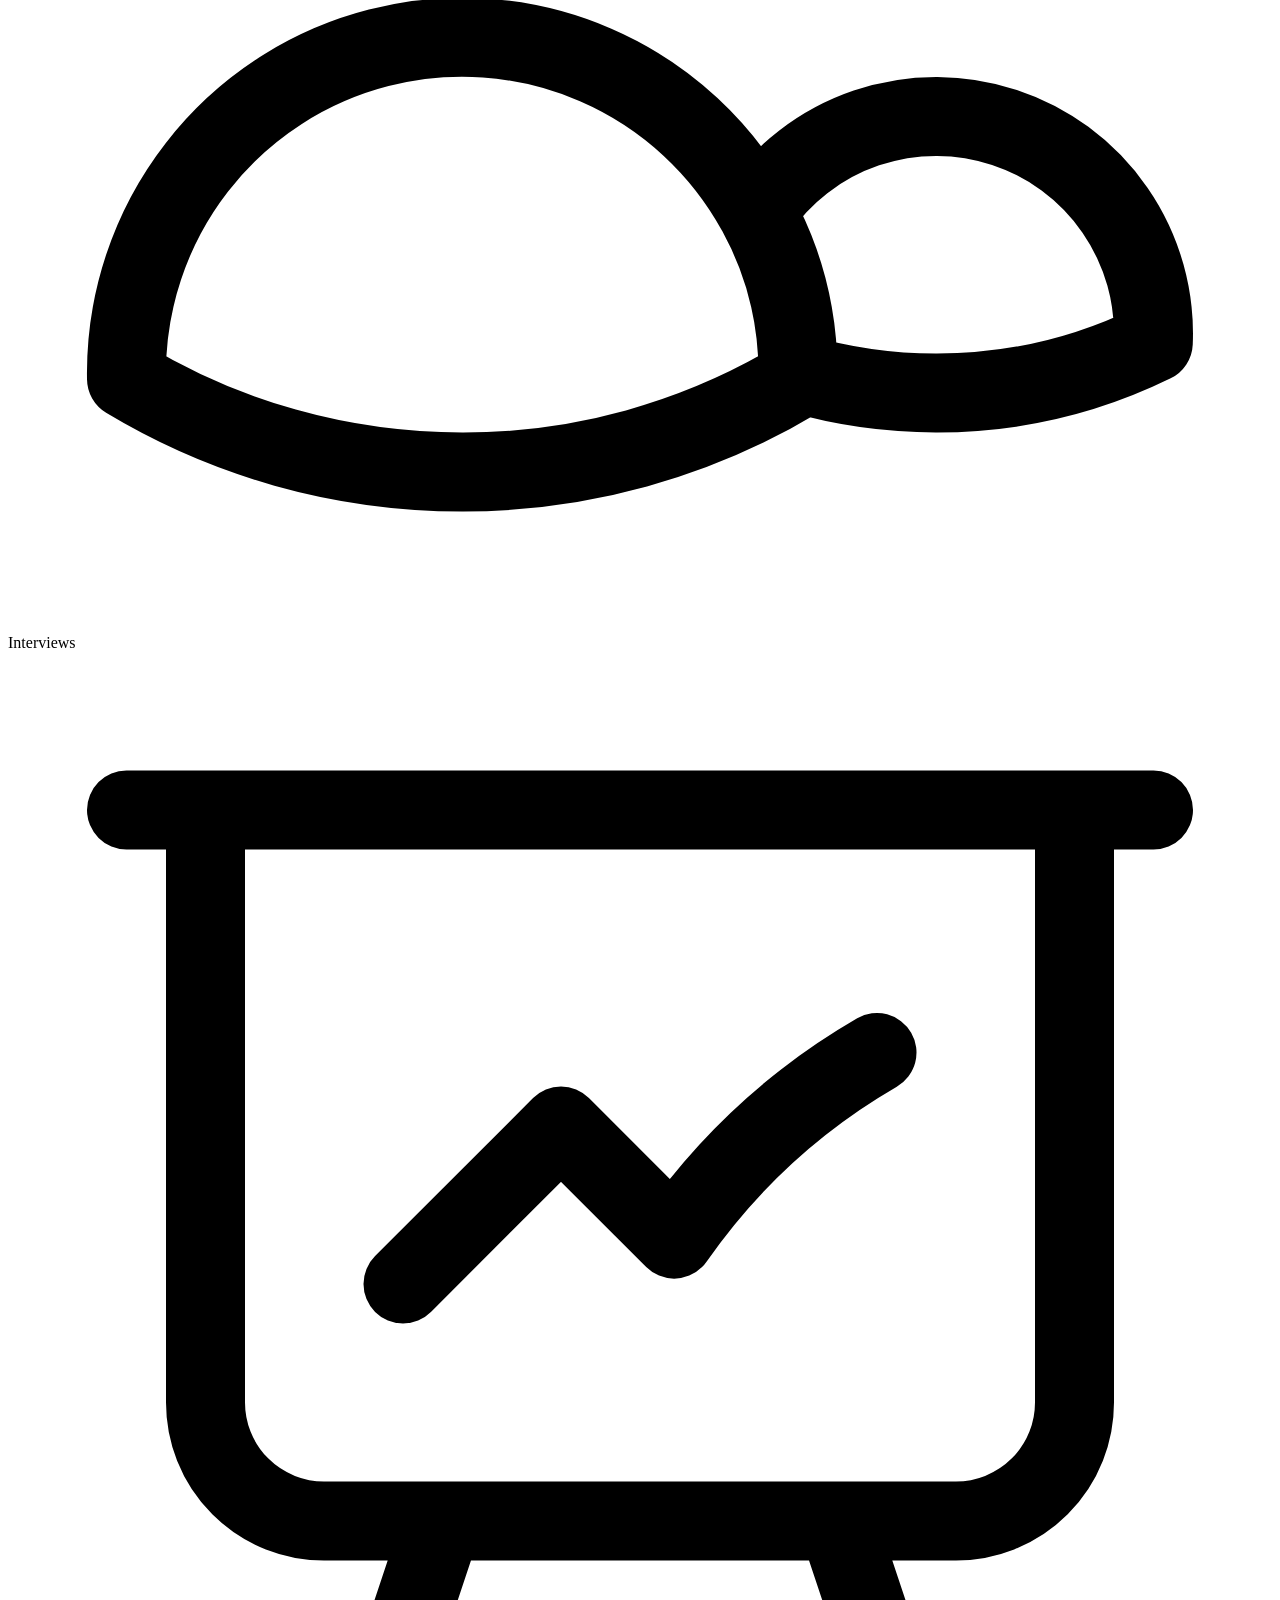
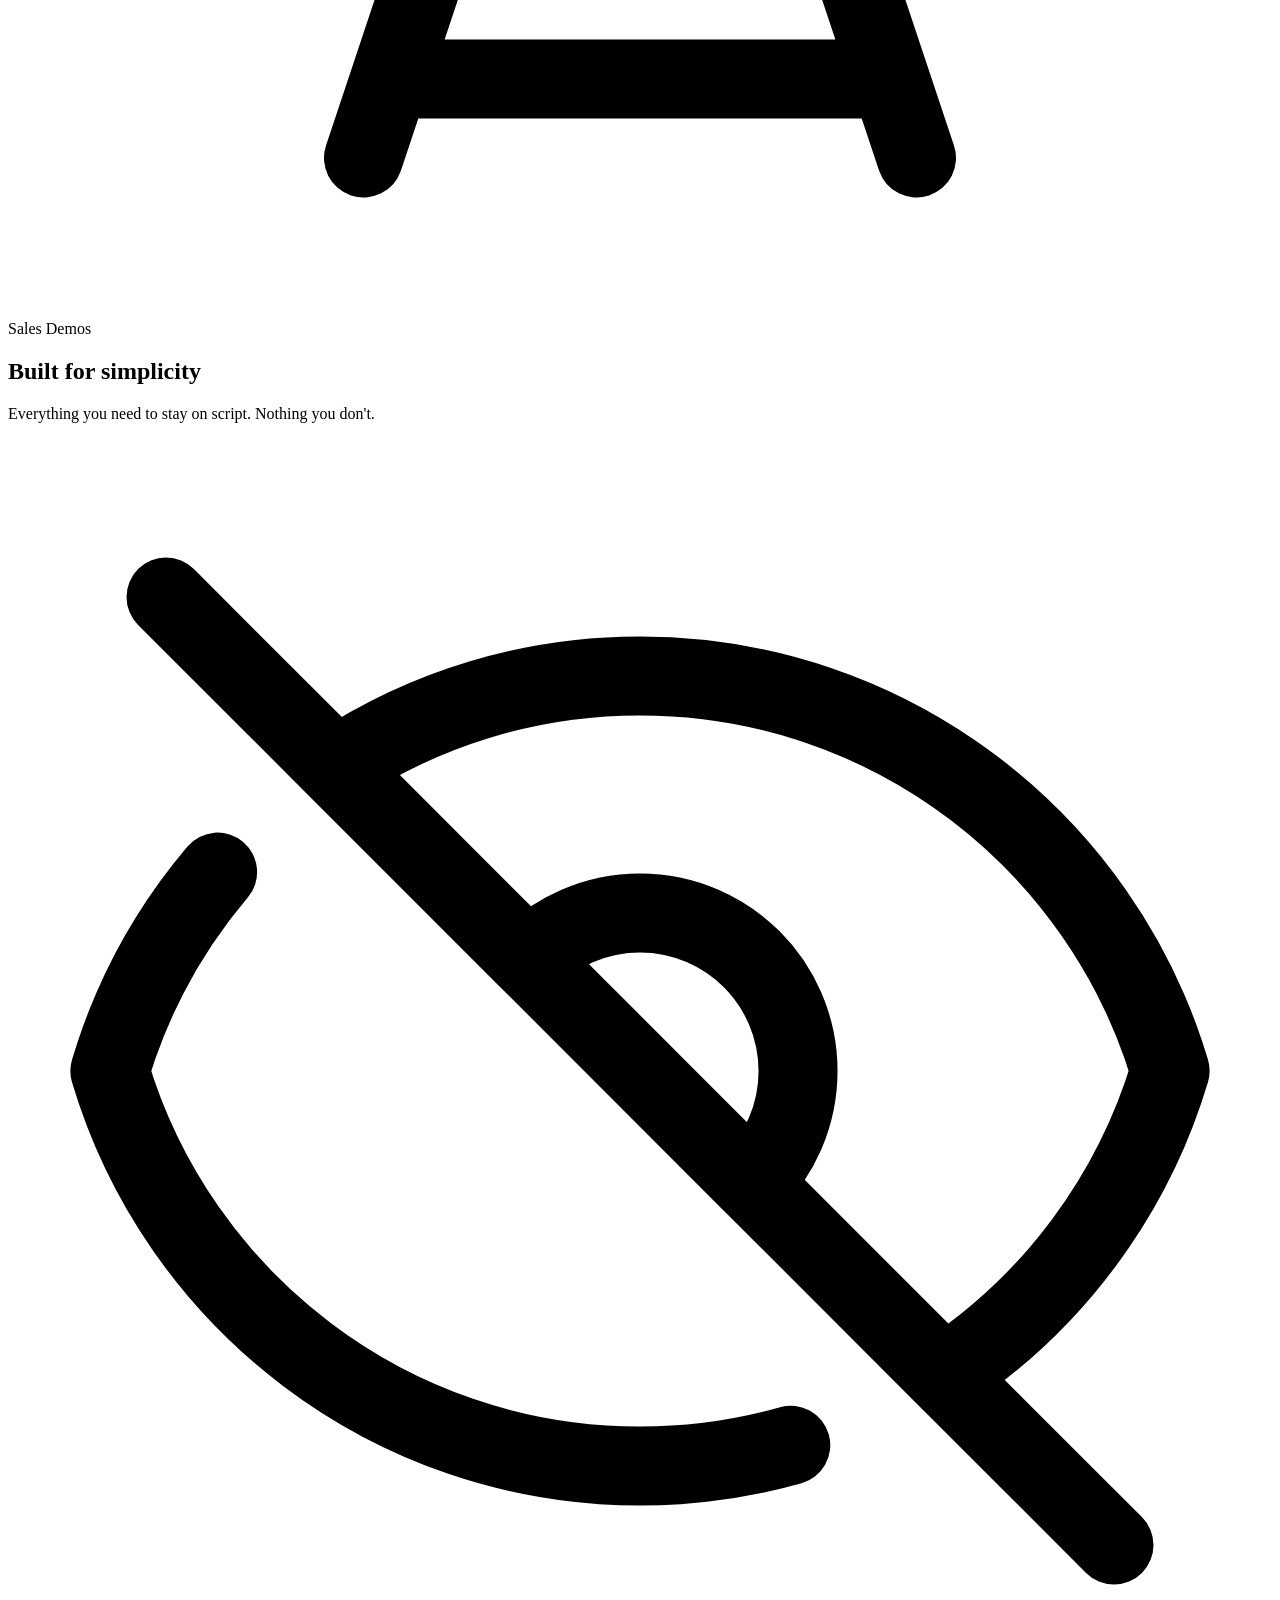
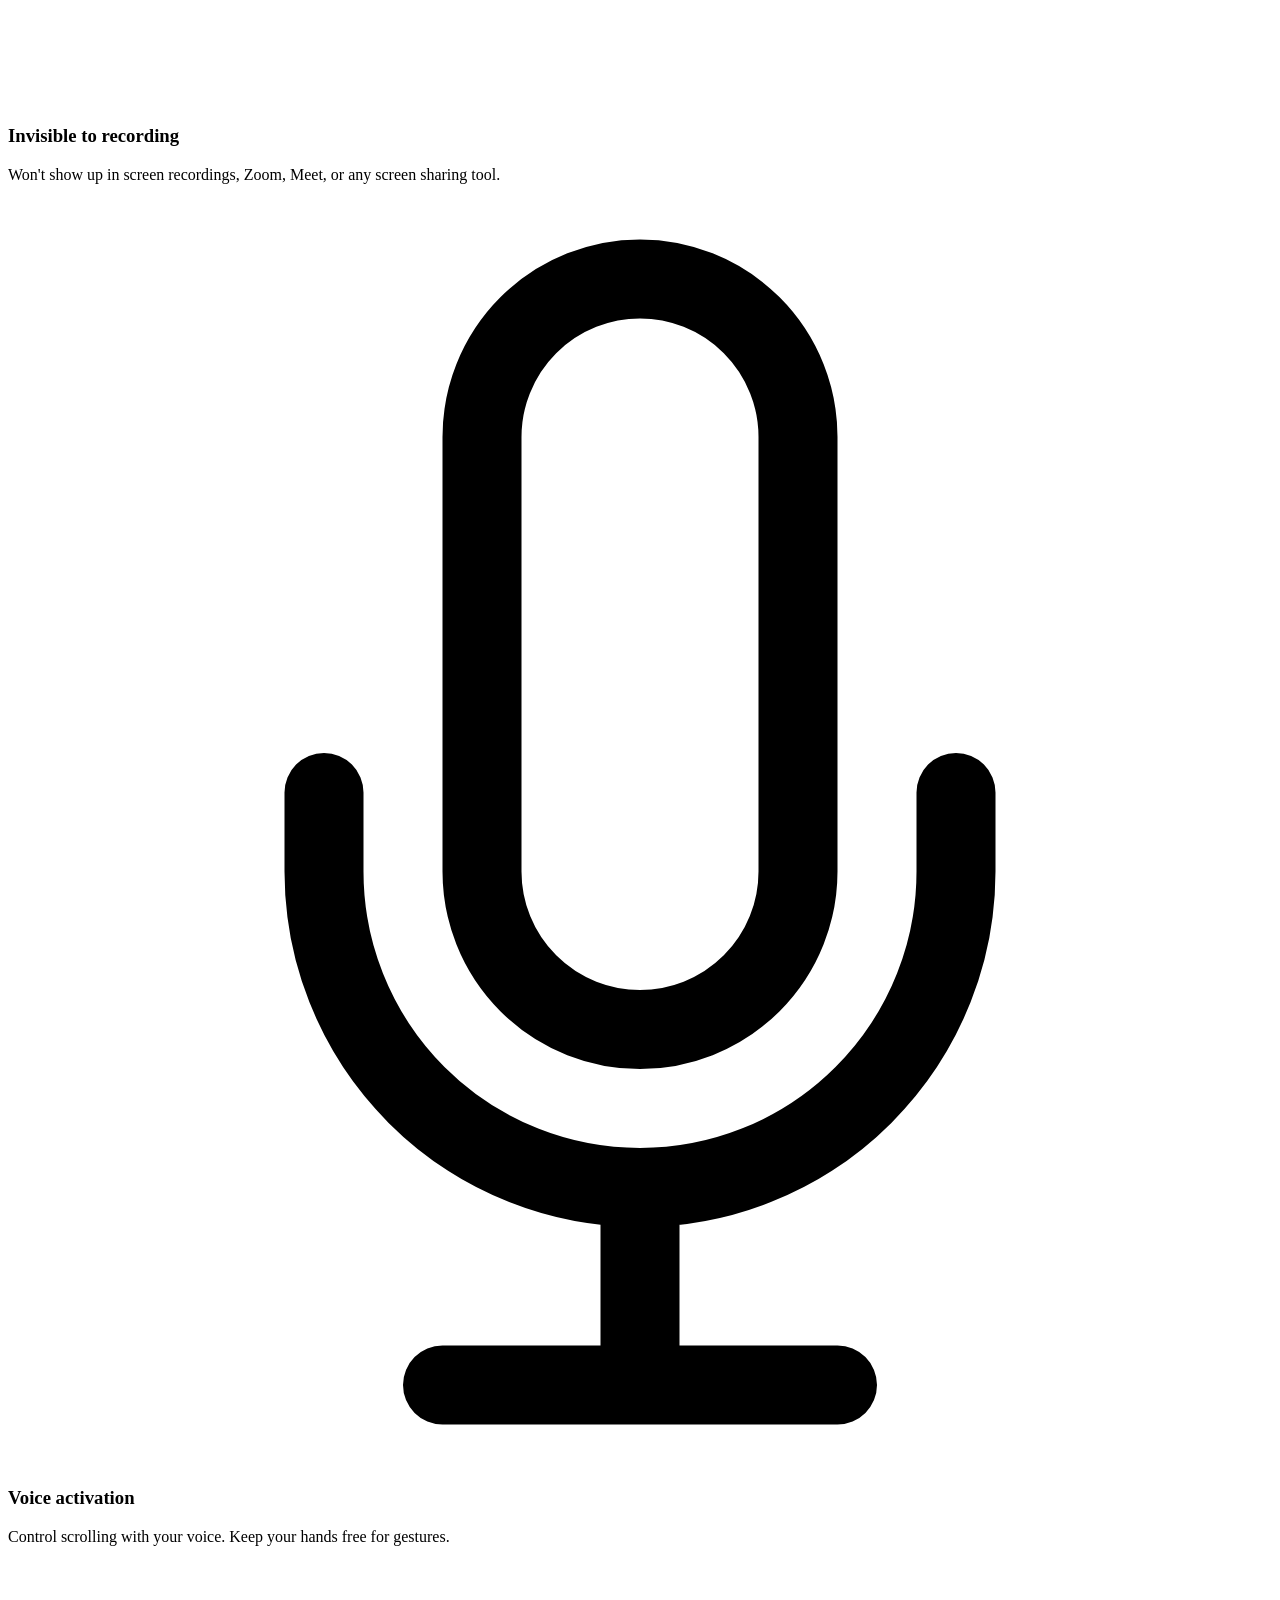
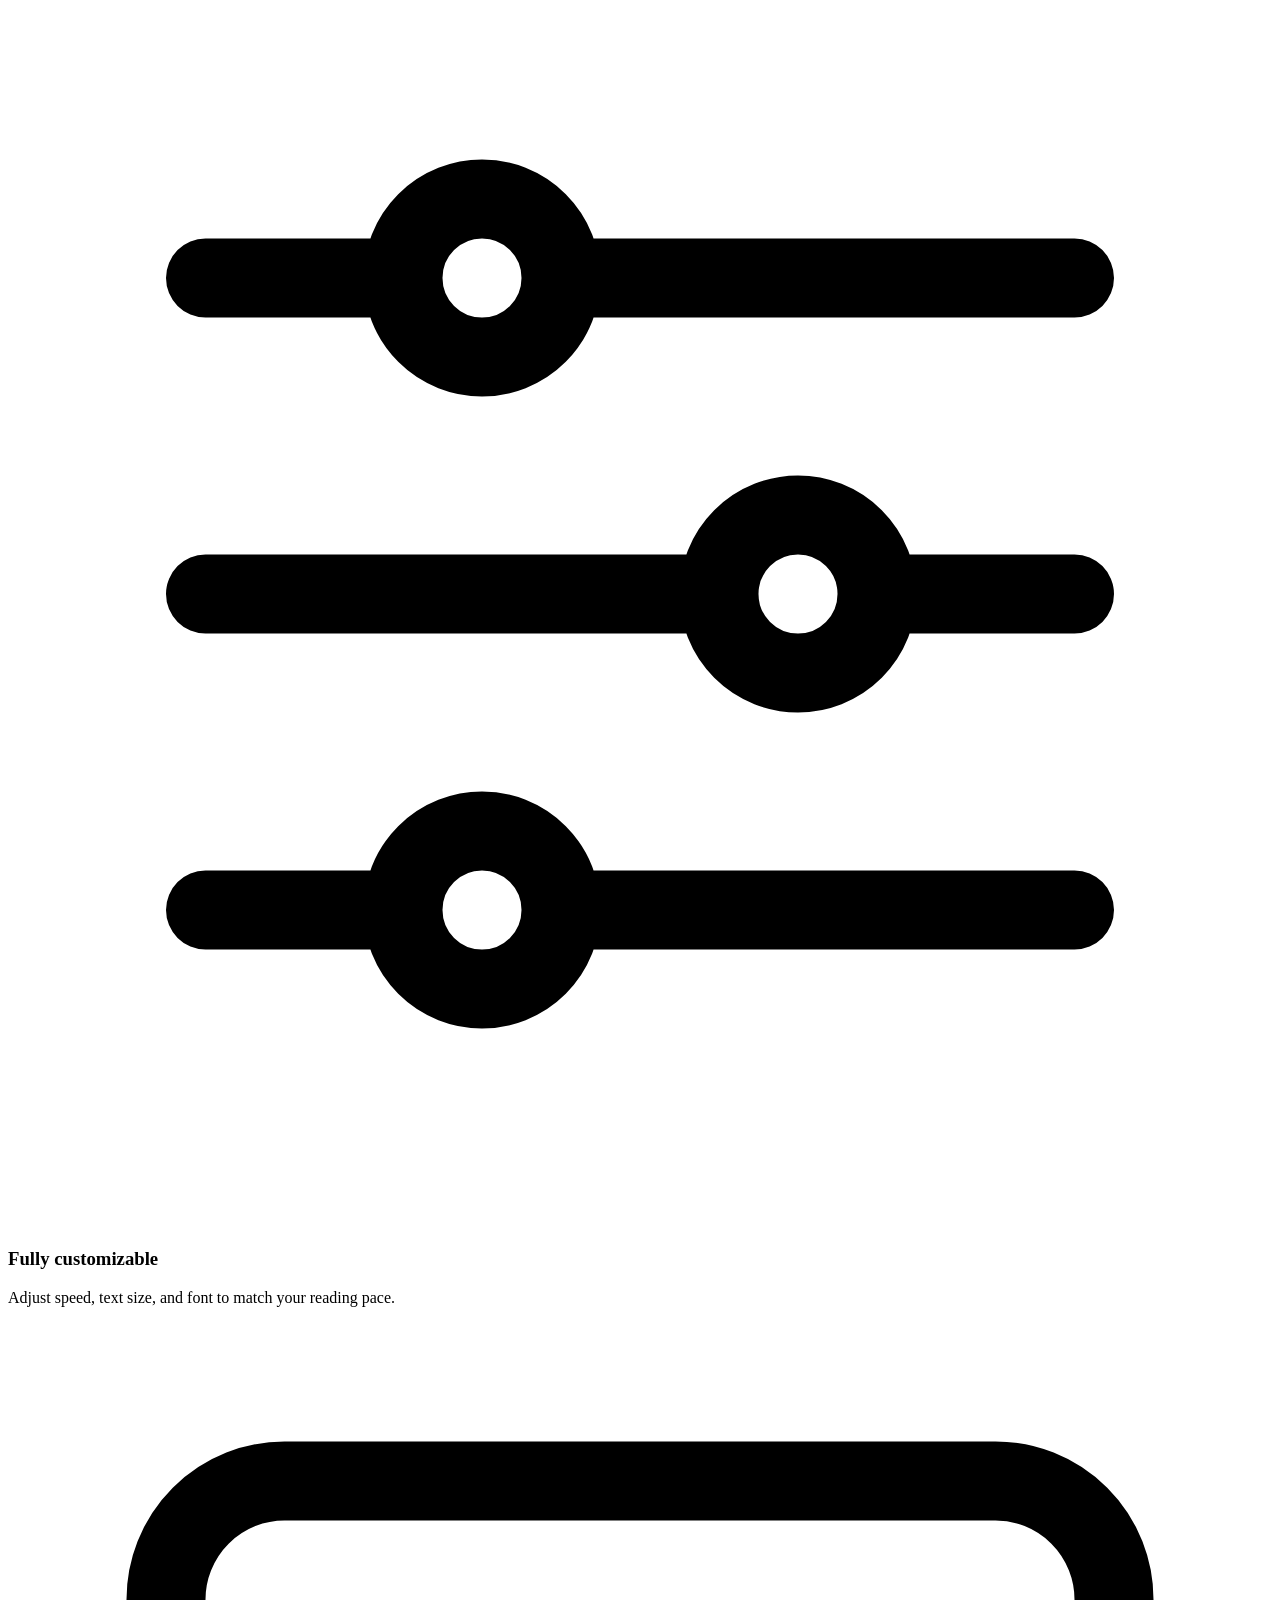
==== commit f4db805e: "Fix website for mobile" ====
--- a/website/index.html
+++ b/website/index.html
@@ -10,31 +10,31 @@
   <link rel="preconnect" href="https://fonts.gstatic.com" crossorigin>
   <link href="https://fonts.googleapis.com/css2?family=Inter:wght@400;500;600;700;800;900&display=swap" rel="stylesheet">
 </head>
-<body class="bg-white text-zinc-900 antialiased overflow-x-hidden">
+<body class="bg-white text-zinc-900 antialiased overflow-x-hidden w-full max-w-full">
 
 <!-- Nav -->
 <nav class="fixed top-0 left-0 right-0 z-50 bg-white/70 backdrop-blur-2xl border-b border-zinc-200/60">
-  <div class="max-w-5xl mx-auto px-6 h-14 flex items-center justify-between">
-    <a href="#" class="flex items-center gap-2">
+  <div class="max-w-5xl mx-auto px-4 sm:px-6 h-14 flex items-center justify-between">
+    <a href="#" class="flex items-center gap-2 shrink-0">
       <img width="28" height="28" class="rounded-[7px]"
         src="logo.png"
         alt="NotchPrompter" />
-      <span class="text-sm font-semibold text-zinc-900">NotchPrompter</span>
+      <span class="text-sm font-semibold text-zinc-900 hidden sm:inline">NotchPrompter</span>
     </a>
-    <div class="flex items-center gap-4">
+    <div class="flex items-center gap-2 sm:gap-3">
 
       <a href="https://github.com/jpomykala/NotchPrompter" target="_blank" rel="noopener noreferrer"
-         class="text-sm font-medium text-zinc-600 hover:text-zinc-900 transition-colors hidden sm:flex items-center gap-2 px-3 py-2 rounded-lg hover:bg-zinc-100">
-        <svg class="w-4 h-4" fill="currentColor" viewBox="0 0 24 24"><path d="M12 0C5.37 0 0 5.37 0 12c0 5.31 3.435 9.795 8.205 11.385.6.105.825-.255.825-.57 0-.285-.015-1.23-.015-2.235-3.015.555-3.795-.735-4.035-1.41-.135-.345-.72-1.41-1.23-1.695-.42-.225-1.02-.78-.015-.795.945-.015 1.62.87 1.845 1.23 1.08 1.815 2.805 1.305 3.495.99.105-.78.42-1.305.765-1.605-2.67-.3-5.46-1.335-5.46-5.925 0-1.305.465-2.385 1.23-3.225-.12-.3-.54-1.53.12-3.18 0 0 1.005-.315 3.3 1.23.96-.27 1.98-.405 3-.405s2.04.135 3 .405c2.295-1.56 3.3-1.23 3.3-1.23.66 1.65.24 2.88.12 3.18.765.84 1.23 1.905 1.23 3.225 0 4.605-2.805 5.625-5.475 5.925.435.375.81 1.095.81 2.22 0 1.605-.015 2.895-.015 3.3 0 .315.225.69.825.57A12.02 12.02 0 0024 12c0-6.63-5.37-12-12-12z"/></svg>
+         class="text-sm font-medium text-zinc-600 hover:text-zinc-900 transition-colors hidden md:flex items-center gap-2 px-4 py-2.5 rounded-xl hover:bg-zinc-100 border border-zinc-200">
+        <svg class="w-5 h-5" fill="currentColor" viewBox="0 0 24 24"><path d="M12 0C5.37 0 0 5.37 0 12c0 5.31 3.435 9.795 8.205 11.385.6.105.825-.255.825-.57 0-.285-.015-1.23-.015-2.235-3.015.555-3.795-.735-4.035-1.41-.135-.345-.72-1.41-1.23-1.695-.42-.225-1.02-.78-.015-.795.945-.015 1.62.87 1.845 1.23 1.08 1.815 2.805 1.305 3.495.99.105-.78.42-1.305.765-1.605-2.67-.3-5.46-1.335-5.46-5.925 0-1.305.465-2.385 1.23-3.225-.12-.3-.54-1.53.12-3.18 0 0 1.005-.315 3.3 1.23.96-.27 1.98-.405 3-.405s2.04.135 3 .405c2.295-1.56 3.3-1.23 3.3-1.23.66 1.65.24 2.88.12 3.18.765.84 1.23 1.905 1.23 3.225 0 4.605-2.805 5.625-5.475 5.925.435.375.81 1.095.81 2.22 0 1.605-.015 2.895-.015 3.3 0 .315.225.69.825.57A12.02 12.02 0 0024 12c0-6.63-5.37-12-12-12z"/></svg>
         GitHub
       </a>
-      <a href="" target="_blank" rel="noopener noreferrer"
-         class="text-sm font-medium text-zinc-600 hover:text-zinc-900 transition-colors hidden sm:flex items-center gap-2 px-3 py-2 rounded-lg hover:bg-zinc-100"
+      <a href="https://jpomykala.gumroad.com/l/notchprompter" target="_blank" rel="noopener noreferrer"
+         class="text-sm font-medium text-zinc-600 hover:text-zinc-900 transition-colors hidden md:flex items-center gap-2 px-4 py-2.5 rounded-xl hover:bg-zinc-100 border border-zinc-200"
       >
         Donate
       </a>
       <a href="https://github.com/jpomykala/NotchPrompter/releases/download/2.0/notch-prompter.app.zip"
-         class="text-sm font-semibold bg-zinc-900 text-white px-5 py-2.5 rounded-xl hover:bg-zinc-800 transition-colors shadow-sm">
+         class="text-sm font-semibold bg-zinc-900 text-white px-5 py-2.5 rounded-xl hover:bg-zinc-800 transition-colors shadow-sm whitespace-nowrap">
         Download
       </a>
     </div>
@@ -43,12 +43,12 @@
 
 <main>
   <!-- Hero -->
-  <section class="relative min-h-[50vh] flex flex-col items-center justify-center pt-14">
+  <section class="relative min-h-[50vh] flex flex-col items-center justify-center pt-14 overflow-hidden">
     <!-- Background glow -->
-    <div class="absolute top-1/4 left-1/2 -translate-x-1/2 -translate-y-1/2 w-[600px] h-[400px] bg-blue-100/60 rounded-full blur-[120px] pointer-events-none"></div>
-    <div class="absolute top-1/3 left-1/2 -translate-x-1/2 w-[400px] h-[300px] bg-violet-100/50 rounded-full blur-[100px] pointer-events-none"></div>
-
-    <div class="relative flex flex-col items-center text-center px-6 max-w-3xl mx-auto">
+    <div class="absolute top-1/4 left-1/2 -translate-x-1/2 -translate-y-1/2 w-[80vw] max-w-[600px] h-[400px] bg-blue-100/60 rounded-full blur-[120px] pointer-events-none"></div>
+    <div class="absolute top-1/3 left-1/2 -translate-x-1/2 w-[60vw] max-w-[400px] h-[300px] bg-violet-100/50 rounded-full blur-[100px] pointer-events-none"></div>
+
+    <div class="relative flex flex-col items-center text-center px-4 sm:px-6 max-w-3xl mx-auto">
       <!-- App icon -->
       <div class="mb-8 relative">
         <div class="absolute -inset-4 bg-gradient-to-b from-zinc-200/40 to-transparent rounded-3xl blur-2xl"></div>
@@ -58,7 +58,7 @@
       </div>
 
       <!-- Tagline -->
-      <h1 class="text-4xl sm:text-5xl md:text-6xl font-extrabold tracking-tight leading-[1.05] mb-5">
+      <h1 class="text-3xl sm:text-4xl md:text-5xl lg:text-6xl font-extrabold tracking-tight leading-[1.05] mb-5">
         <span class="text-zinc-900">Your teleprompter,</span><br/>
         <span class="bg-gradient-to-r from-blue-600 to-violet-600 bg-clip-text text-transparent">hidden in the notch</span>
       </h1>
@@ -86,21 +86,21 @@
   </section>
 
   <!-- Quarantine notice -->
-  <section class="max-w-2xl mx-auto px-6 pb-10">
+  <section class="max-w-2xl mx-auto px-4 sm:px-6 pb-10">
     <div class="flex items-start gap-3 bg-amber-50 border border-amber-200 rounded-xl px-5 py-4">
       <svg class="w-5 h-5 text-amber-500 shrink-0 mt-0.5" fill="none" viewBox="0 0 24 24" stroke="currentColor" stroke-width="1.5"><path stroke-linecap="round" stroke-linejoin="round" d="M12 9v3.75m-9.303 3.376c-.866 1.5.217 3.374 1.948 3.374h14.71c1.73 0 2.813-1.874 1.948-3.374L13.949 3.378c-.866-1.5-3.032-1.5-3.898 0L2.697 16.126ZM12 15.75h.007v.008H12v-.008Z"/></svg>
       <div>
         <p class="text-sm font-semibold text-amber-900 mb-1">macOS: "App Damaged" or "Could not verify" after install?</p>
         <p class="text-xs text-amber-700 mb-2">Run this command in Terminal to bypass the quarantine flag:</p>
         <div class="relative group">
-          <pre class="bg-amber-100/70 border border-amber-200 rounded-lg px-3 py-2 text-xs font-mono text-amber-900 overflow-x-auto">xattr -rd com.apple.quarantine /Applications/notch-prompter.app</pre>
+          <pre class="bg-amber-100/70 border border-amber-200 rounded-lg px-3 py-2 text-xs font-mono text-amber-900 overflow-x-auto whitespace-pre-wrap break-all">xattr -rd com.apple.quarantine /Applications/notch-prompter.app</pre>
         </div>
       </div>
     </div>
   </section>
 
   <!-- Screenshot -->
-  <section class="max-w-4xl mx-auto px-6 pb-12">
+  <section class="max-w-4xl mx-auto px-4 sm:px-6 pb-12">
     <div class="relative group">
       <div class="absolute"></div>
       <div class="relative overflow-hidden bg-zinc-50 border-b-4 border-zinc-200">
@@ -112,7 +112,7 @@
   </section>
 
   <!-- Perfect for -->
-  <section class="max-w-4xl mx-auto px-6 pb-20">
+  <section class="max-w-4xl mx-auto px-4 sm:px-6 pb-20">
     <p class="text-center text-xs font-medium uppercase tracking-[0.2em] text-zinc-400 mb-10">Perfect for</p>
     <div class="flex flex-wrap items-center justify-center gap-3">
       <span class="inline-flex items-center gap-2 px-5 py-2.5 rounded-full bg-zinc-50 border border-zinc-200 text-sm text-zinc-600">
@@ -139,10 +139,10 @@
   </section>
 
   <!-- Divider -->
-  <div class="max-w-4xl mx-auto px-6"><div class="border-t border-zinc-200"></div></div>
+  <div class="max-w-4xl mx-auto px-4 sm:px-6"><div class="border-t border-zinc-200"></div></div>
 
   <!-- Features -->
-  <section class="max-w-4xl mx-auto px-6 py-24">
+  <section class="max-w-4xl mx-auto px-4 sm:px-6 py-24">
     <div class="text-center mb-14">
       <h2 class="text-2xl md:text-3xl font-bold tracking-tight mb-3 text-zinc-900">Built for simplicity</h2>
       <p class="text-zinc-500 text-sm max-w-md mx-auto">Everything you need to stay on script. Nothing you don't.</p>
@@ -206,8 +206,8 @@
   </section>
 
   <!-- CTA -->
-  <section class="max-w-4xl mx-auto px-6 pb-24">
-    <div class="text-center py-16 px-8 rounded-2xl bg-zinc-50 border border-zinc-200">
+  <section class="max-w-4xl mx-auto px-4 sm:px-6 pb-24">
+    <div class="text-center py-12 sm:py-16 px-5 sm:px-8 rounded-2xl bg-zinc-50 border border-zinc-200">
       <h2 class="text-2xl md:text-3xl font-bold tracking-tight mb-3 text-zinc-900">Ready to try it?</h2>
       <p class="text-zinc-500 text-sm max-w-sm mx-auto mb-8">
         Download NotchPrompter and never lose your talking points again.
@@ -226,13 +226,13 @@
 
 <!-- Footer -->
 <footer class="border-t border-zinc-200">
-  <div class="max-w-4xl mx-auto px-6 py-8">
+  <div class="max-w-4xl mx-auto px-4 sm:px-6 py-8">
     <div class="flex flex-col sm:flex-row justify-between items-center gap-4">
       <p class="text-xs text-zinc-500">&copy; 2026 NotchPrompter · MIT License</p>
-      <div class="flex items-center gap-1">
-        <a href="https://github.com/jpomykala/NotchPrompter" target="_blank" rel="noopener noreferrer" class="text-xs font-medium text-zinc-500 hover:text-zinc-900 px-3 py-2 rounded-lg hover:bg-zinc-100 transition-colors">GitHub</a>
-        <a href="https://github.com/jpomykala/NotchPrompter/releases" target="_blank" rel="noopener noreferrer" class="text-xs font-medium text-zinc-500 hover:text-zinc-900 px-3 py-2 rounded-lg hover:bg-zinc-100 transition-colors">Releases</a>
-        <a href="https://jpomykala.gumroad.com/l/notchprompter" target="_blank" rel="noopener noreferrer" class="text-xs font-medium text-zinc-500 hover:text-zinc-900 px-3 py-2 rounded-lg hover:bg-zinc-100 transition-colors">Sponsor</a>
+      <div class="flex flex-wrap items-center justify-center sm:justify-end gap-1">
+        <a href="https://github.com/jpomykala/NotchPrompter" target="_blank" rel="noopener noreferrer" class="text-sm font-medium text-zinc-500 hover:text-zinc-900 px-4 py-2.5 rounded-xl hover:bg-zinc-100 border border-zinc-200 transition-colors">GitHub</a>
+        <a href="https://github.com/jpomykala/NotchPrompter/releases" target="_blank" rel="noopener noreferrer" class="text-sm font-medium text-zinc-500 hover:text-zinc-900 px-4 py-2.5 rounded-xl hover:bg-zinc-100 border border-zinc-200 transition-colors">Releases</a>
+        <a href="https://jpomykala.gumroad.com/l/notchprompter" target="_blank" rel="noopener noreferrer" class="text-sm font-medium text-zinc-500 hover:text-zinc-900 px-4 py-2.5 rounded-xl hover:bg-zinc-100 border border-zinc-200 transition-colors">Sponsor</a>
       </div>
     </div>
   </div>
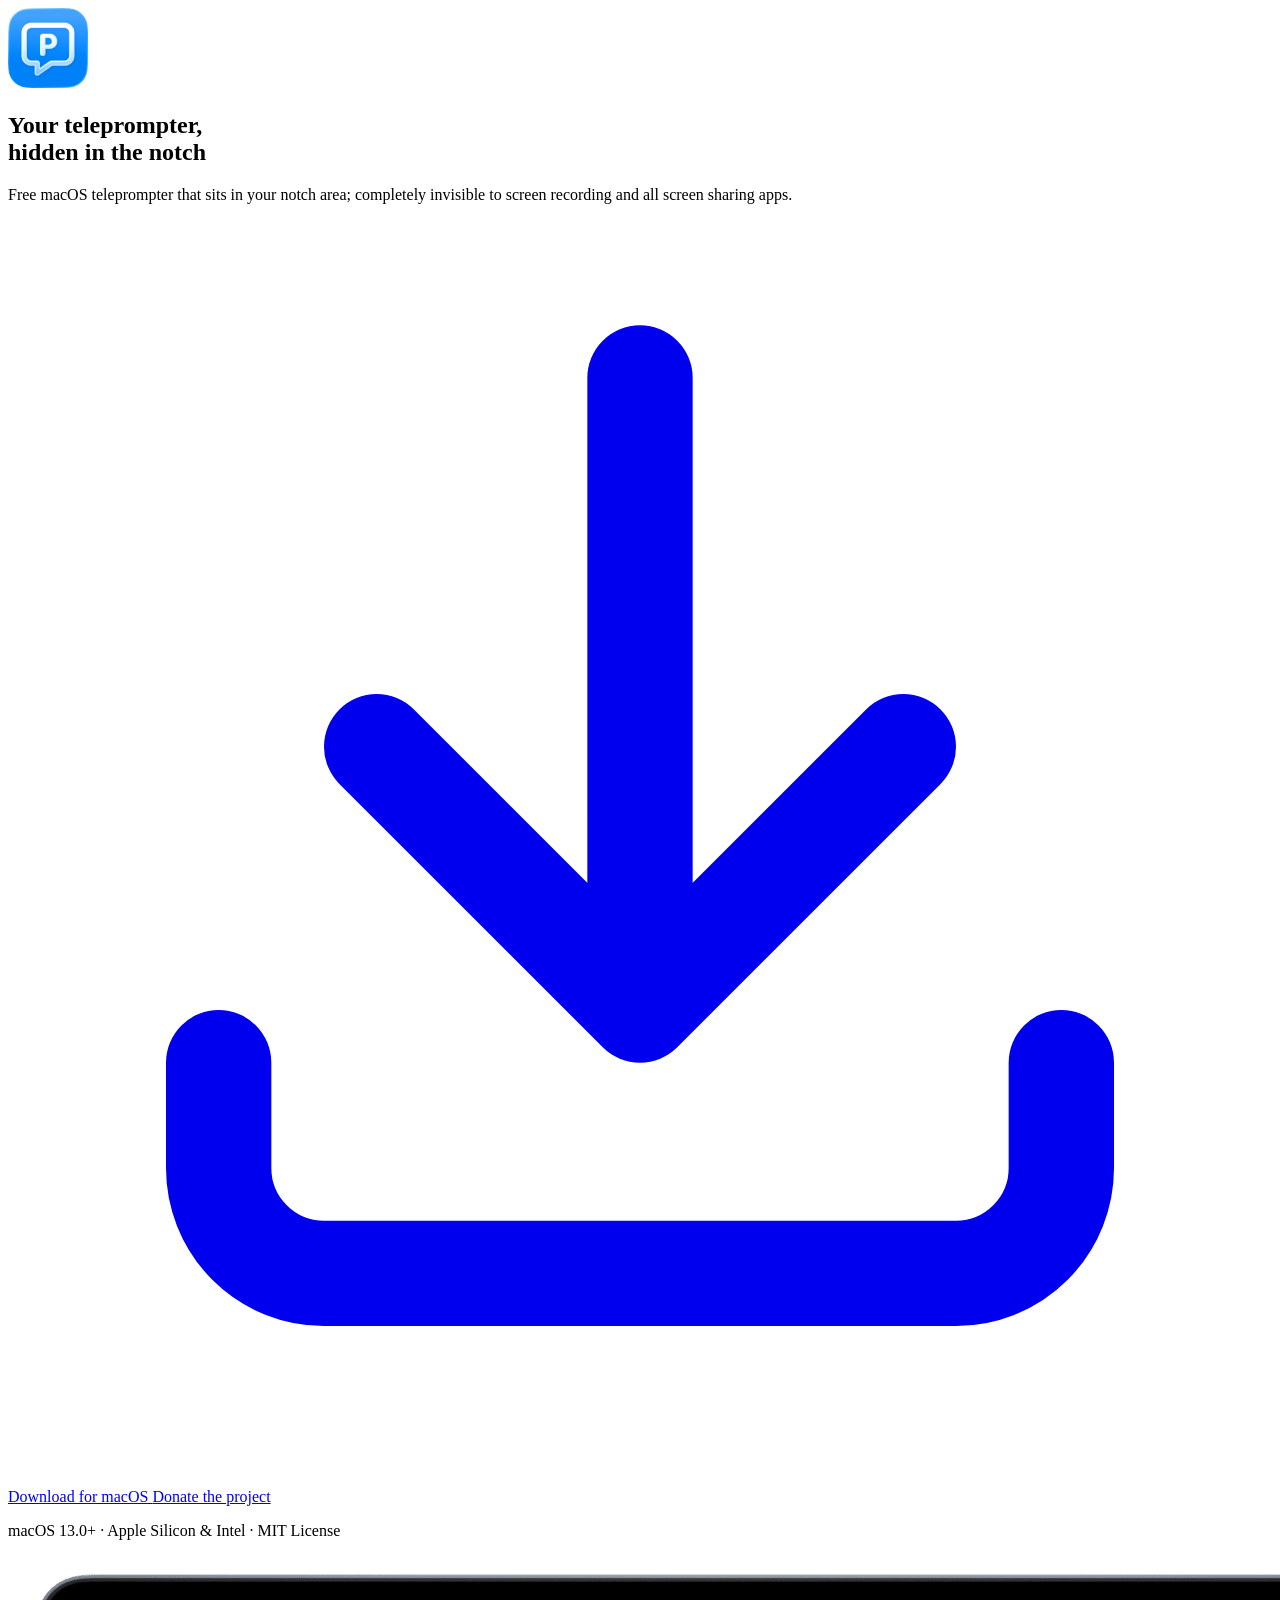
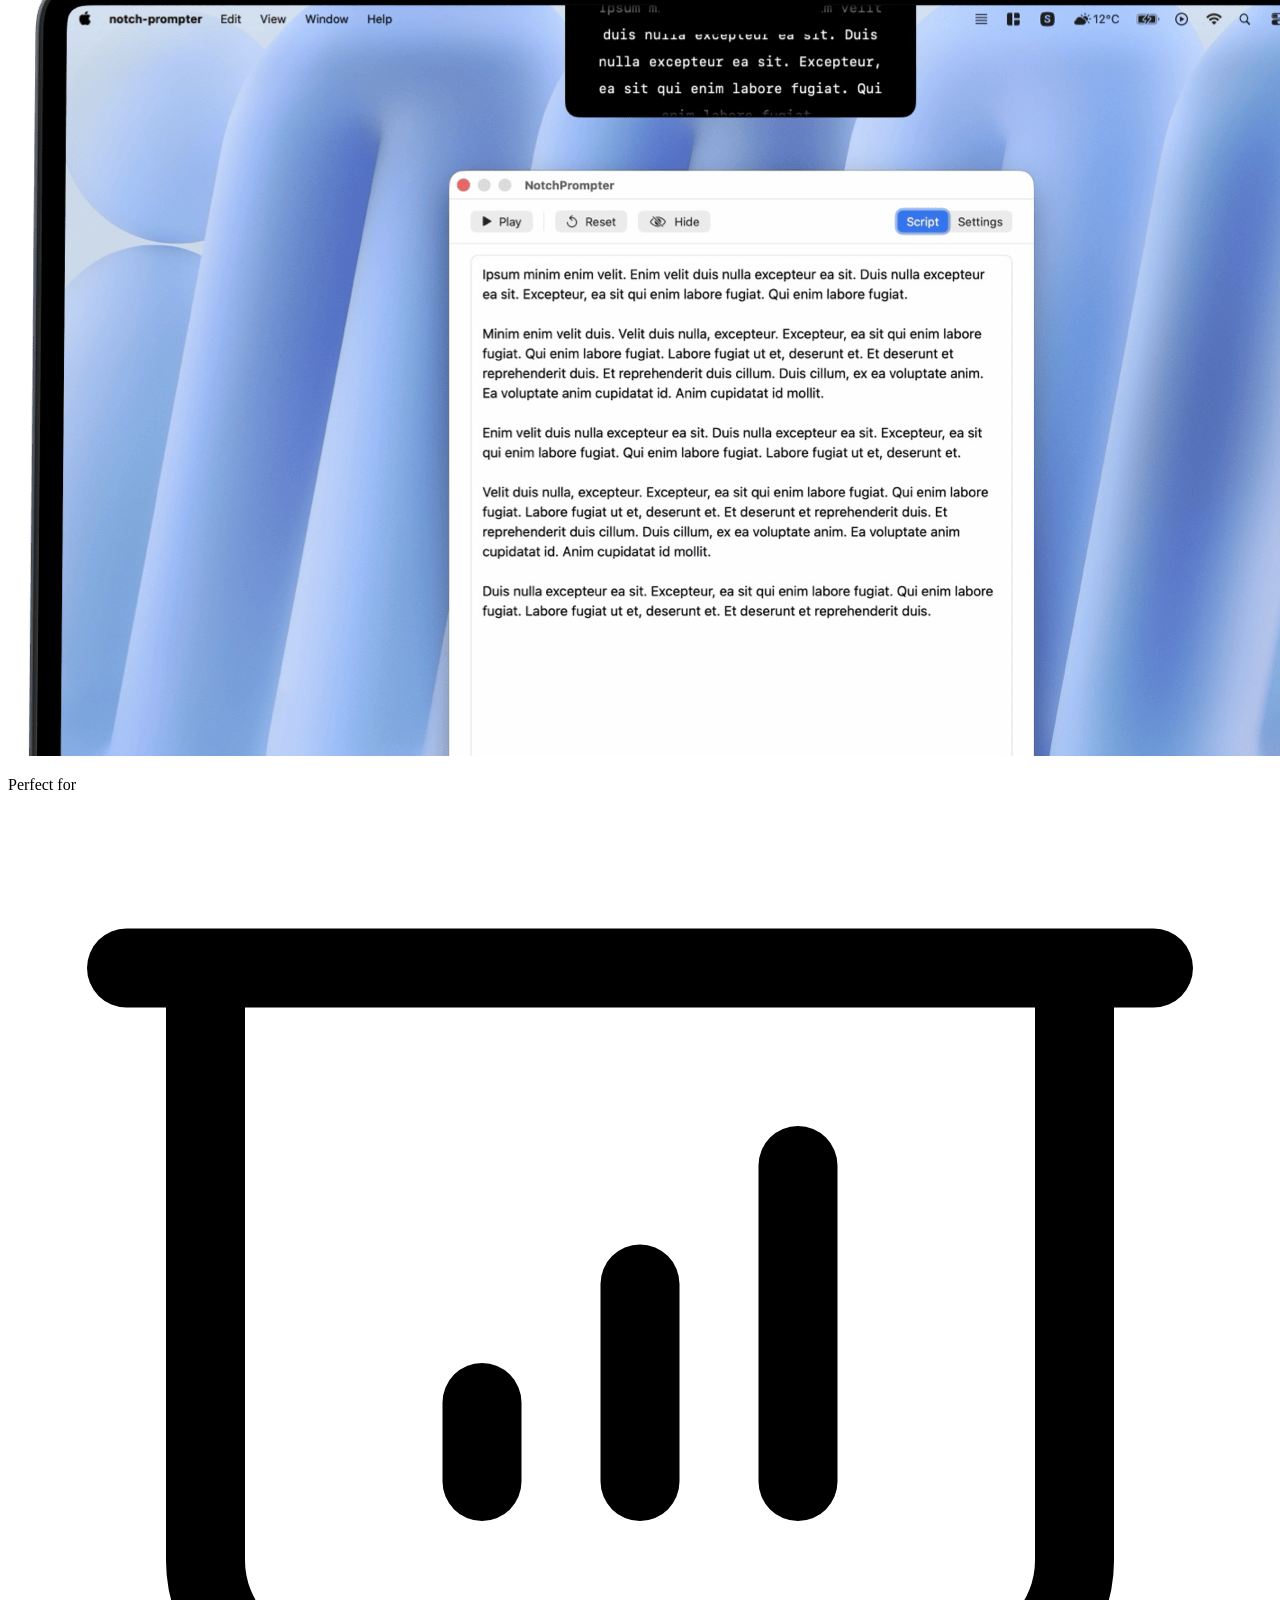
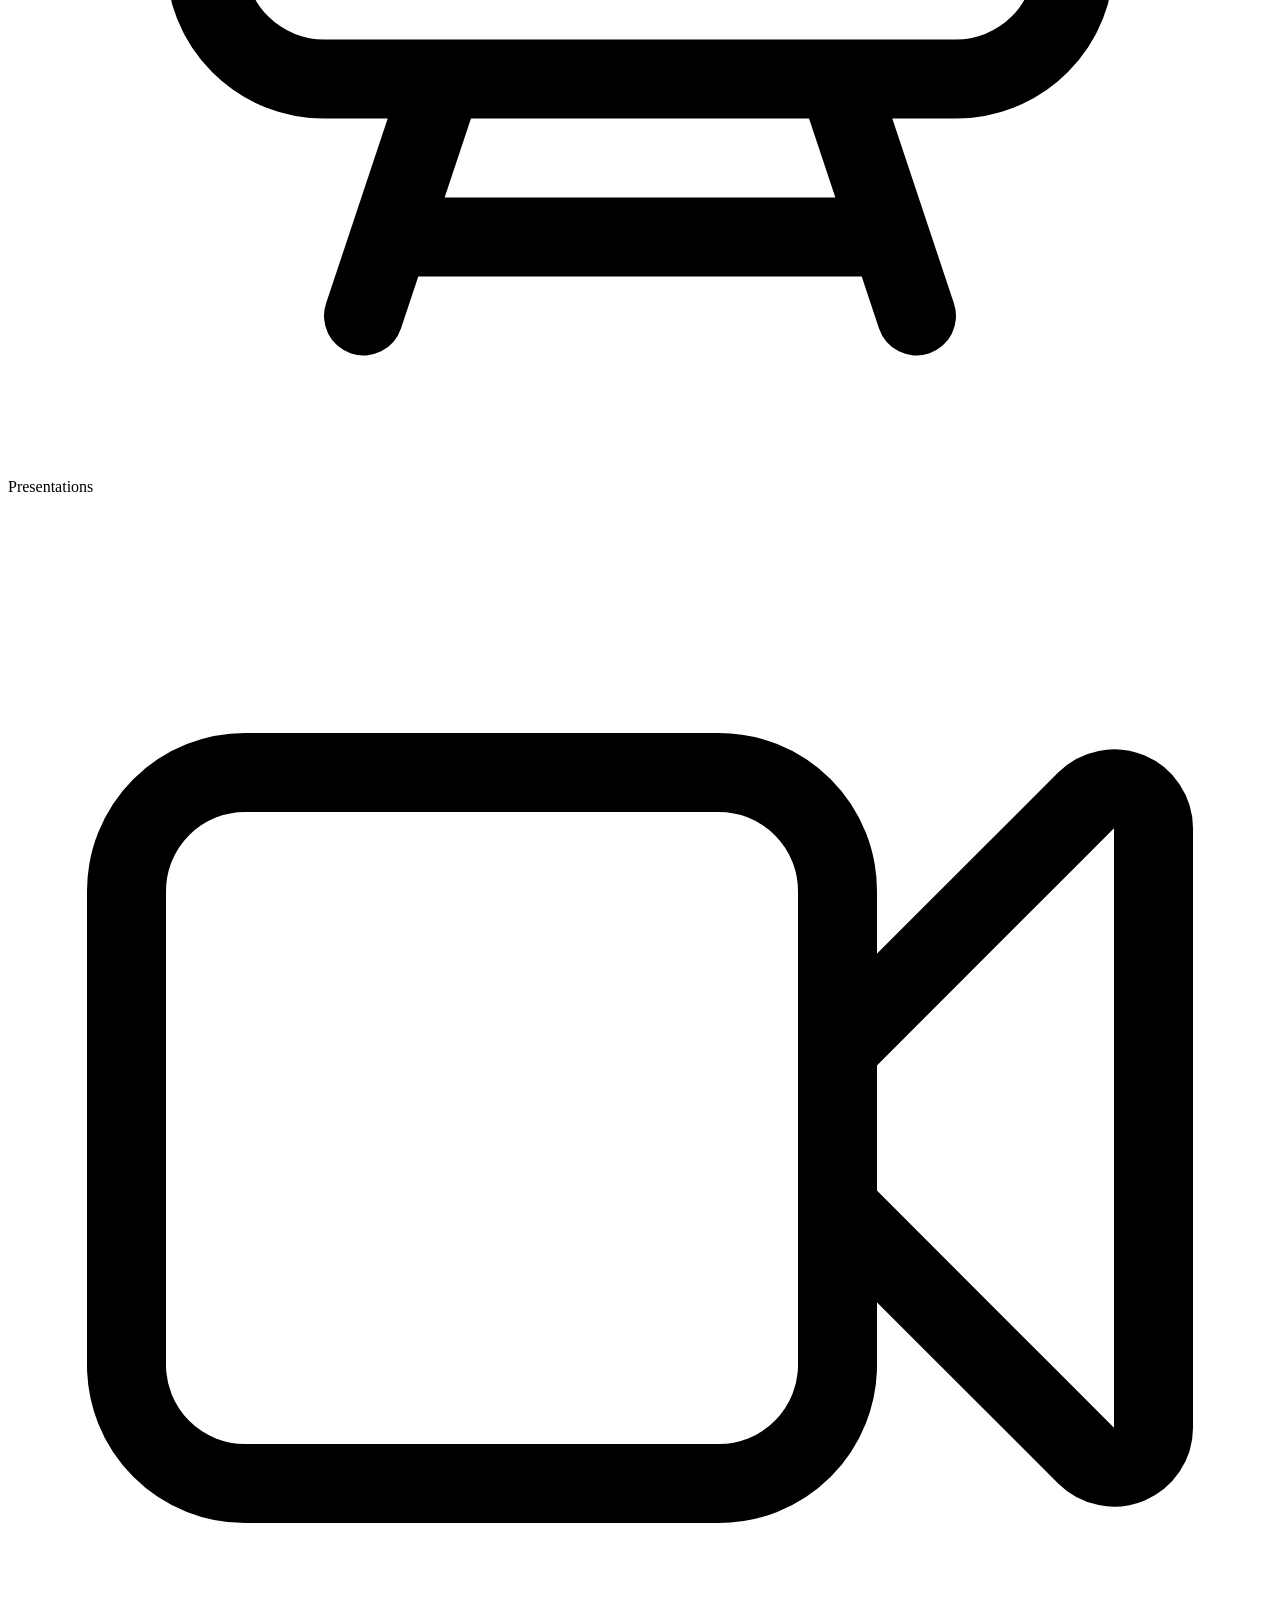
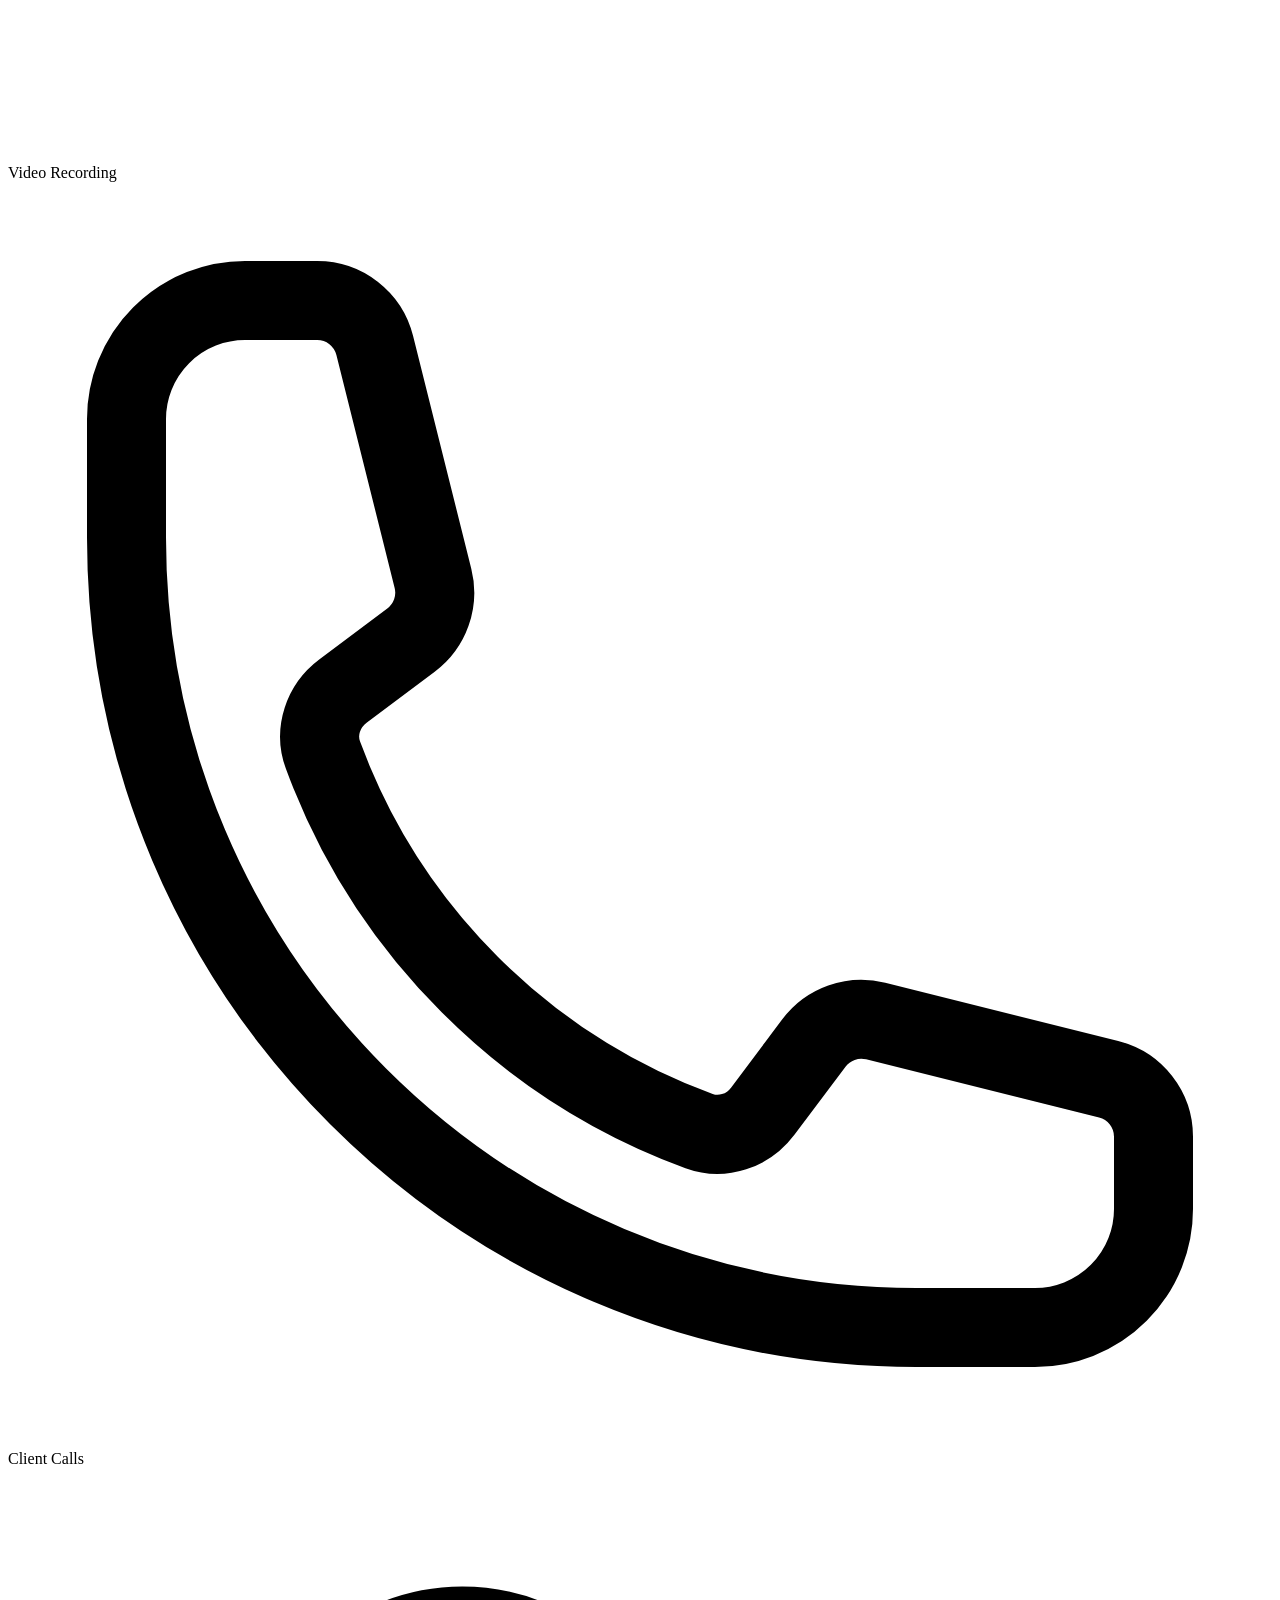
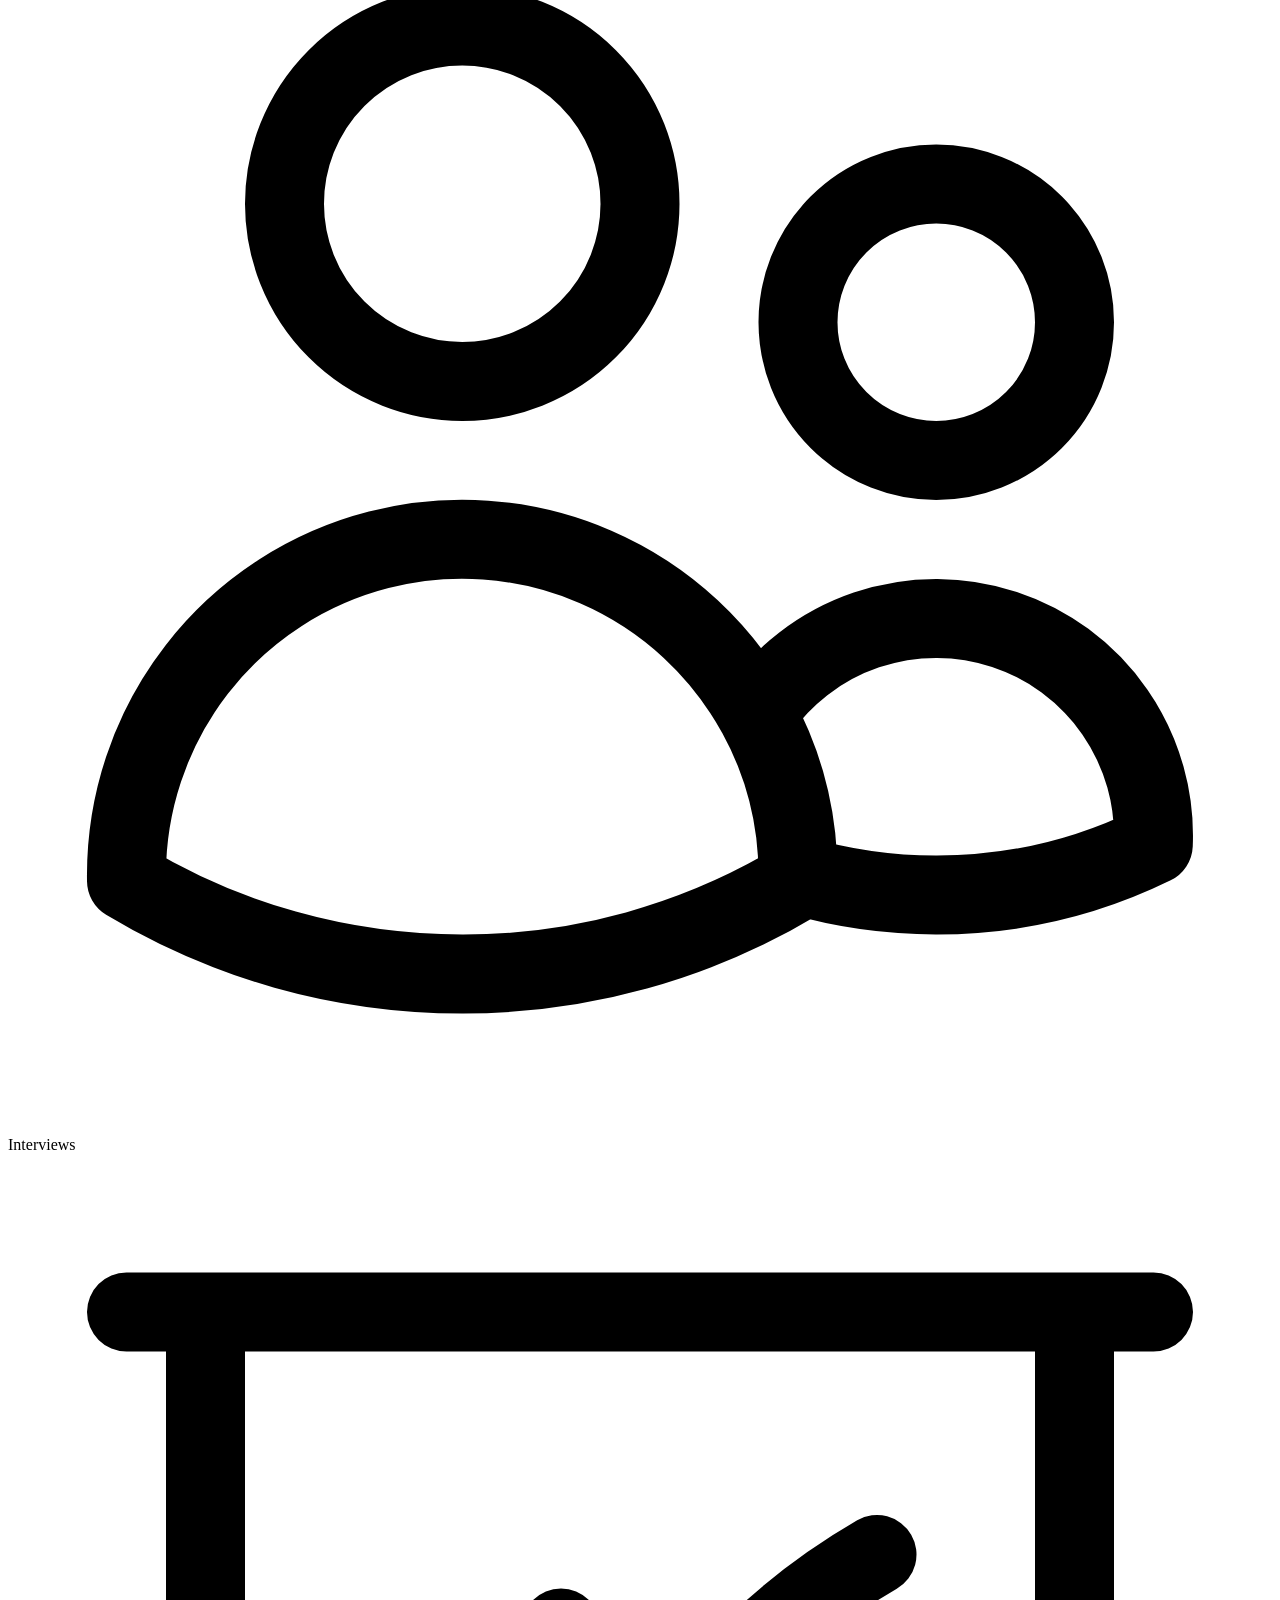
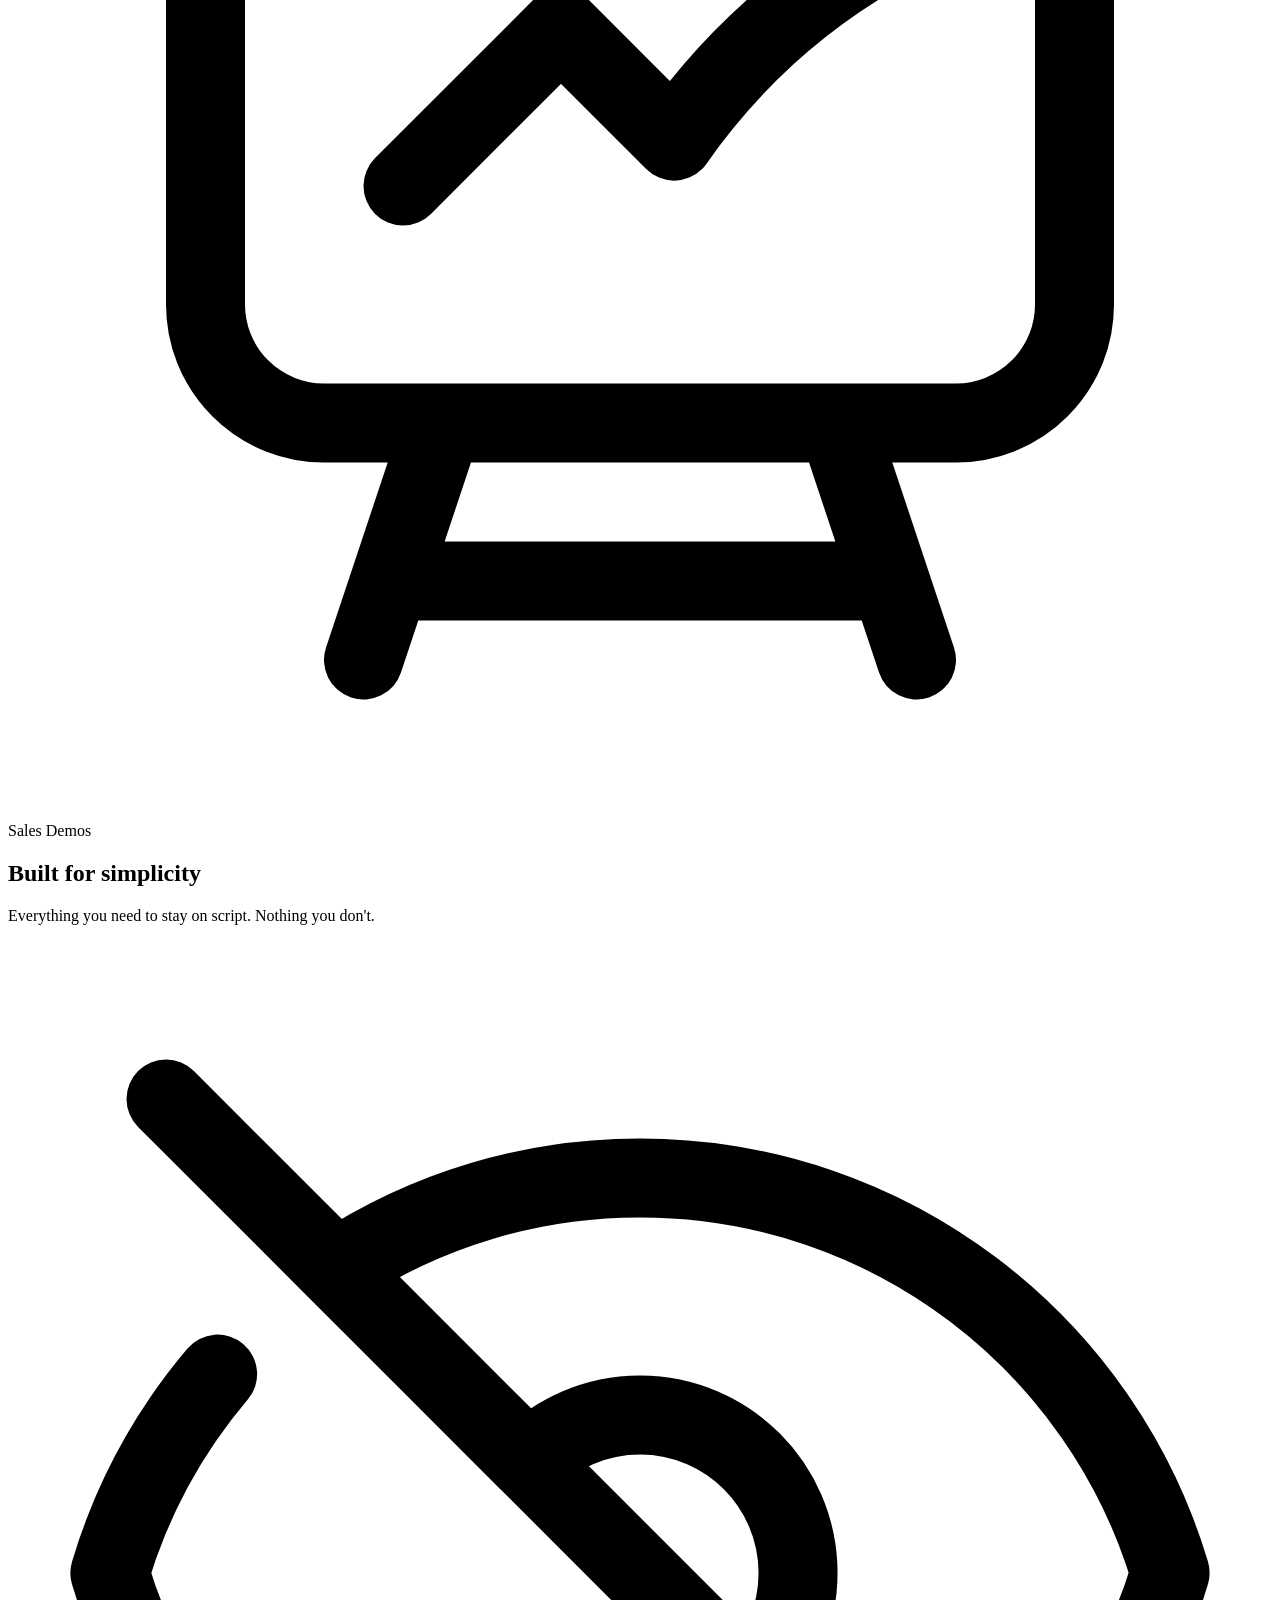
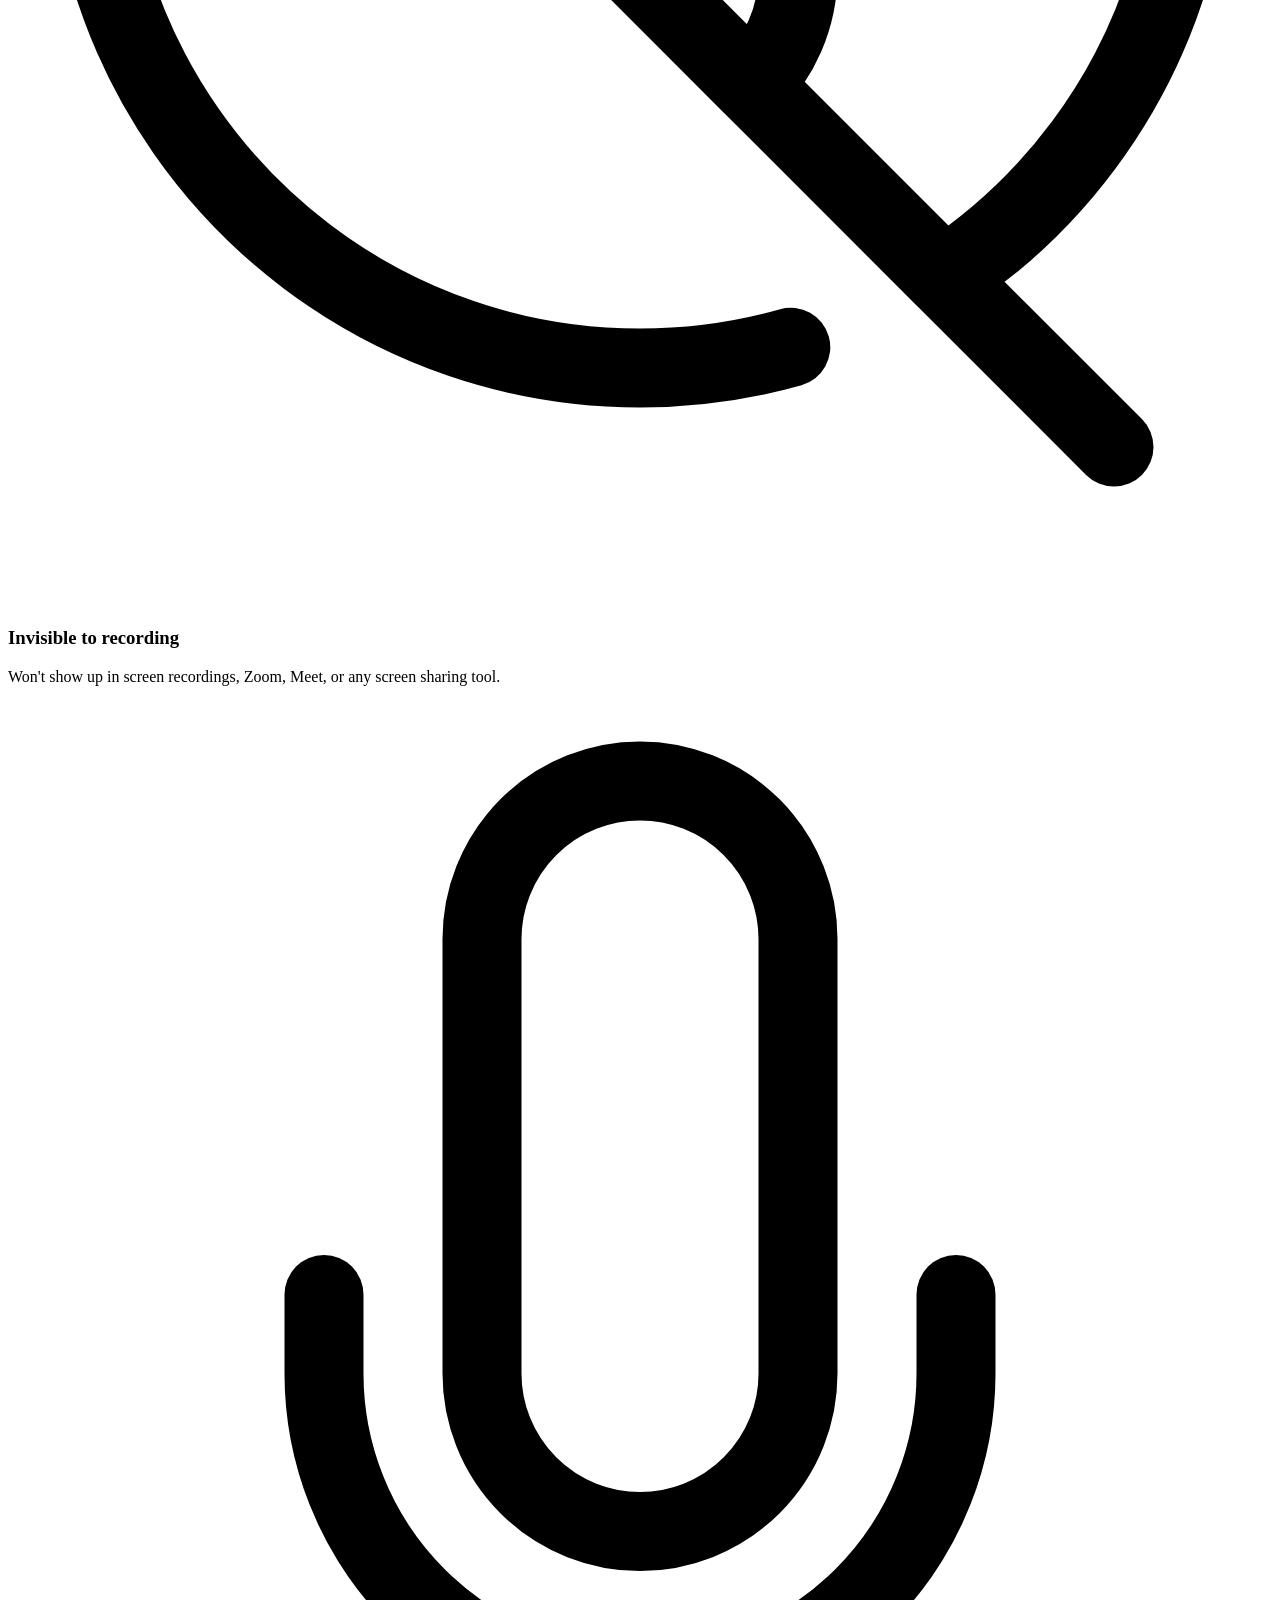
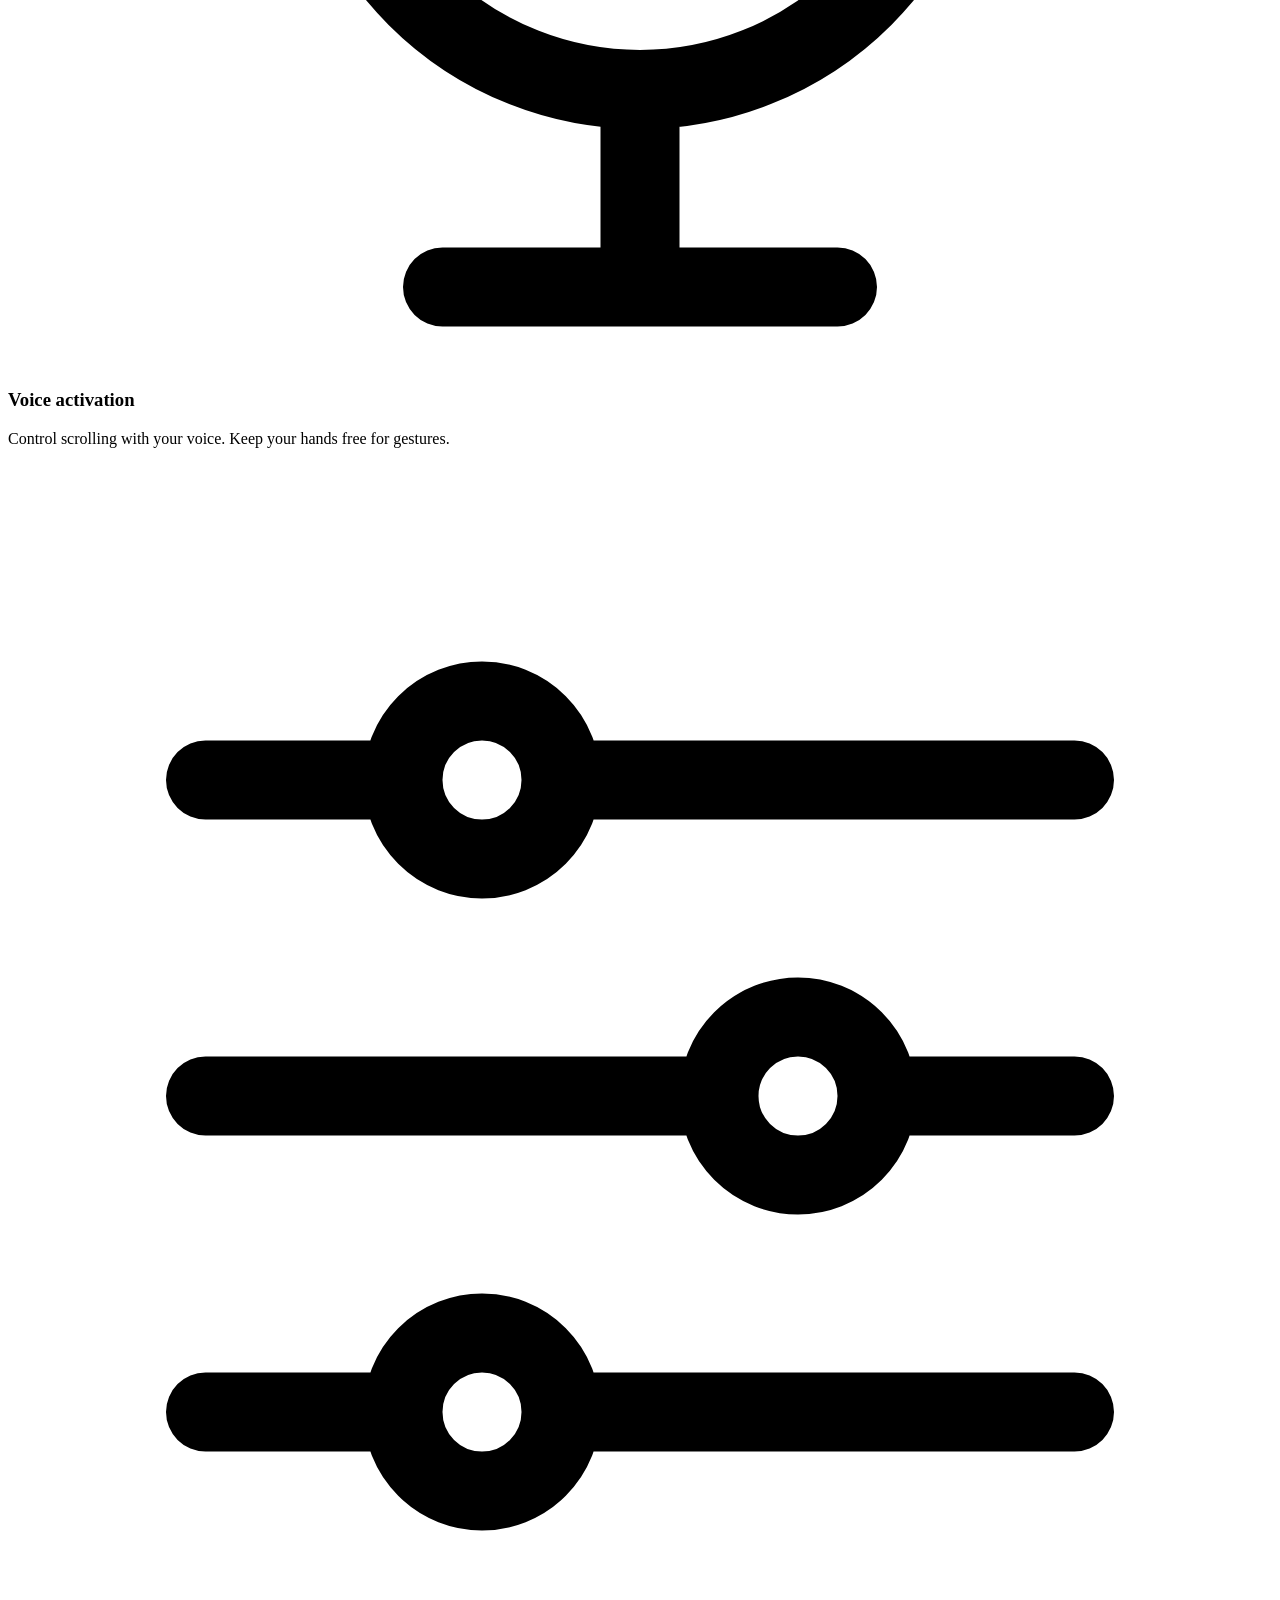
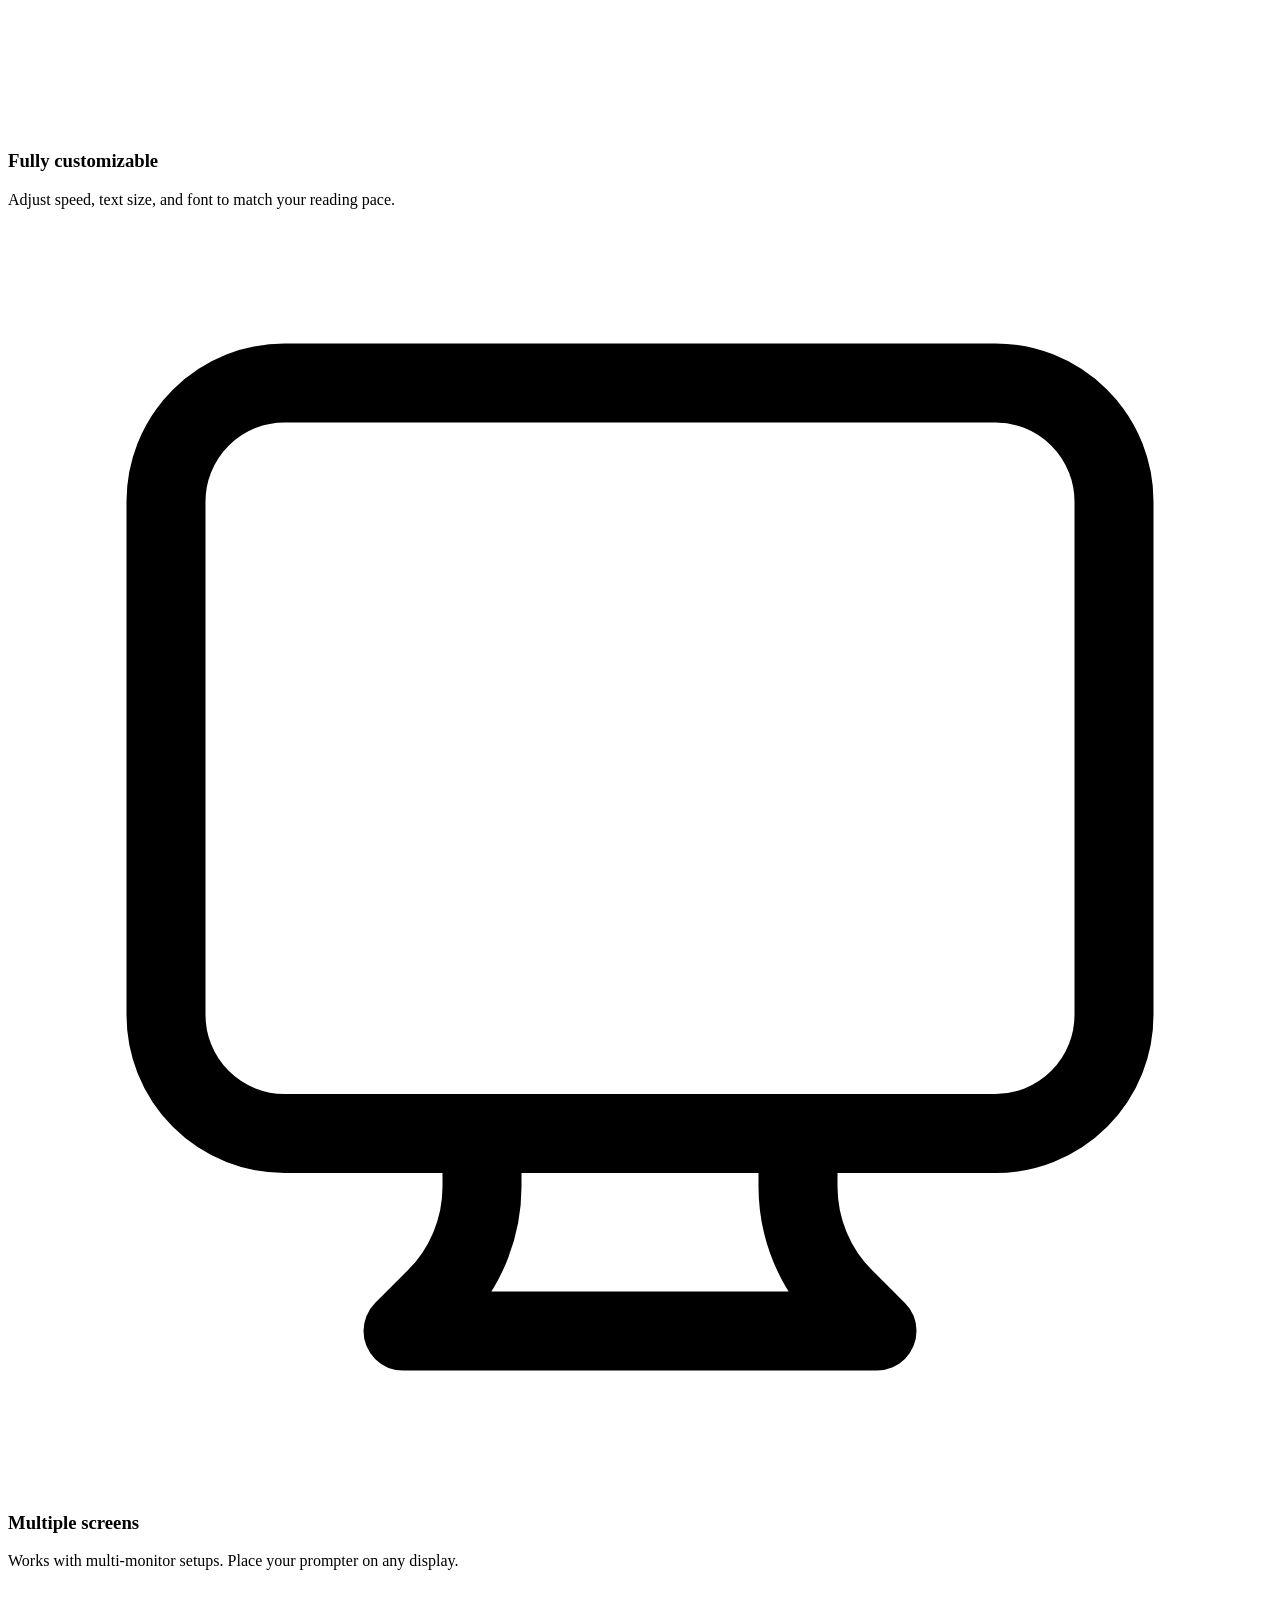
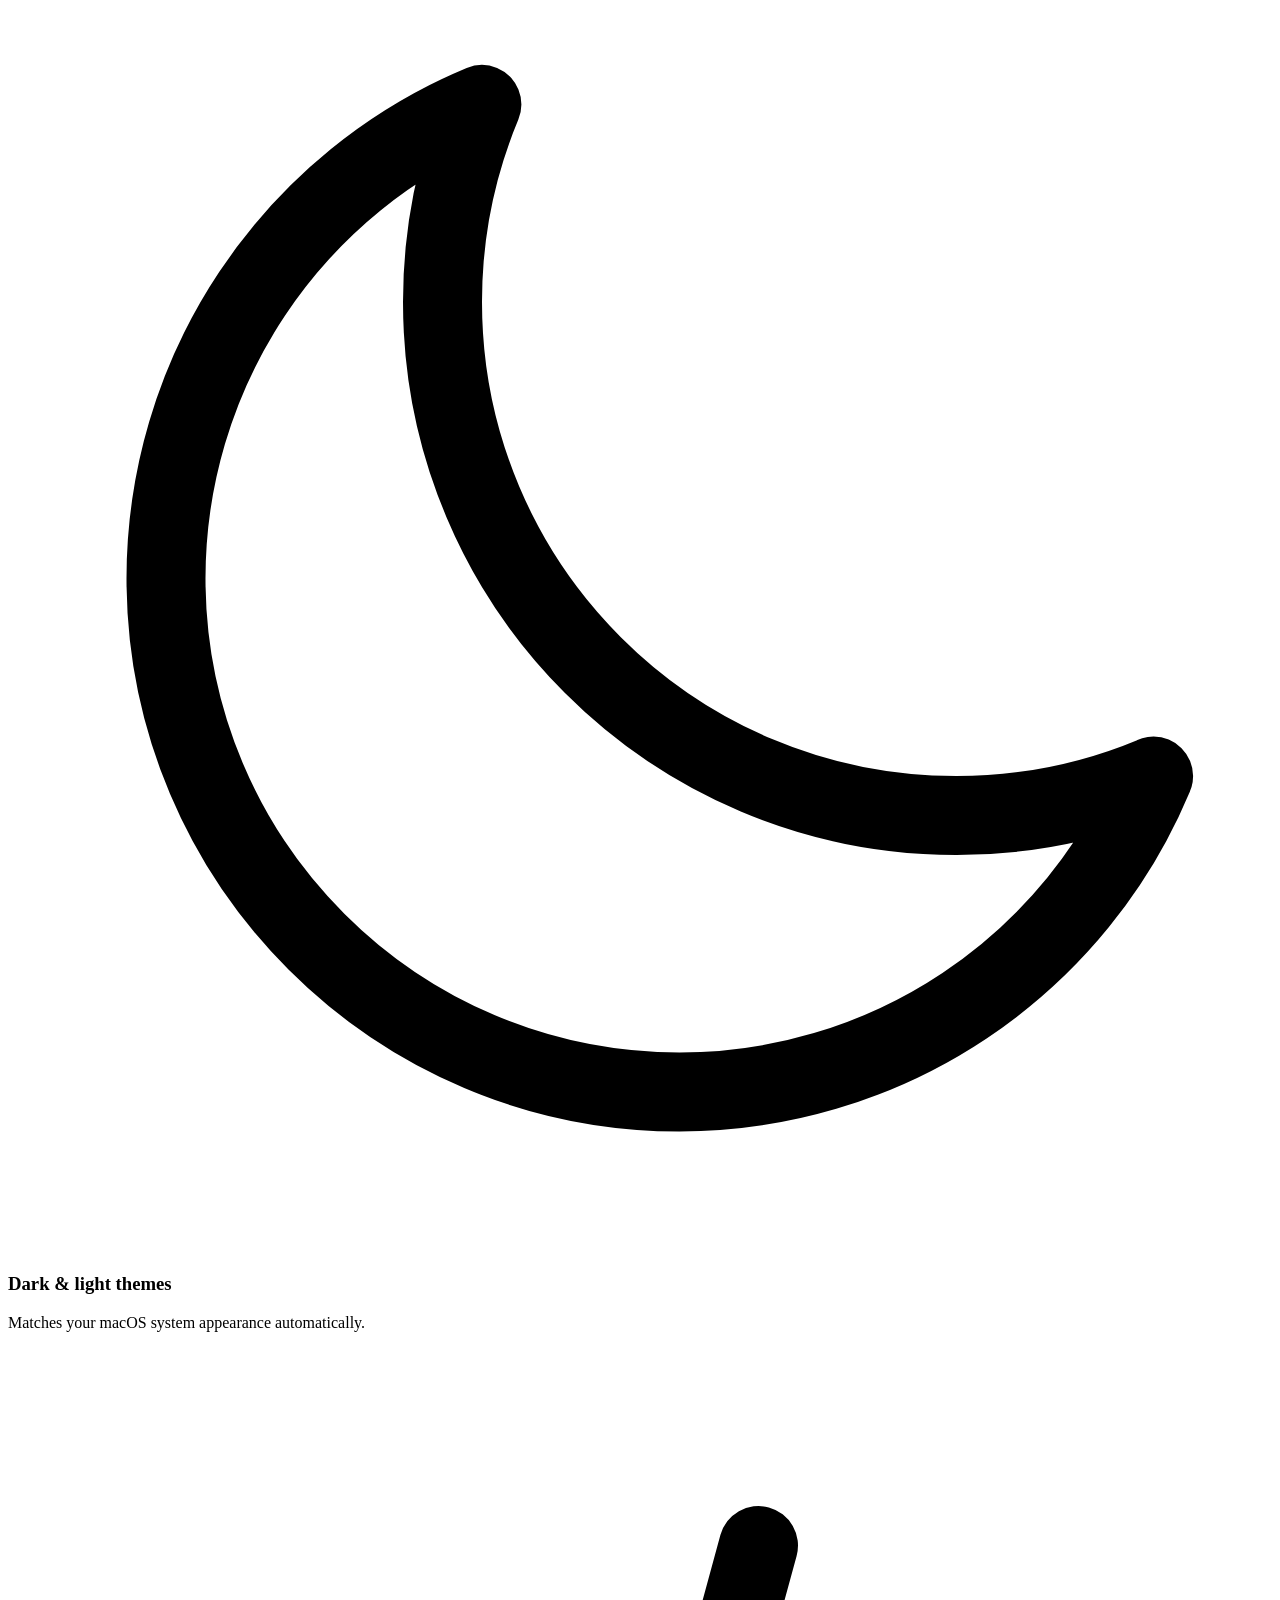
==== commit 15c37a49: "Apple notarized app" ====
--- a/website/index.html
+++ b/website/index.html
@@ -12,34 +12,7 @@
 </head>
 <body class="bg-white text-zinc-900 antialiased overflow-x-hidden w-full max-w-full">
 
-<!-- Nav -->
-<nav class="fixed top-0 left-0 right-0 z-50 bg-white/70 backdrop-blur-2xl border-b border-zinc-200/60">
-  <div class="max-w-5xl mx-auto px-4 sm:px-6 h-14 flex items-center justify-between">
-    <a href="#" class="flex items-center gap-2 shrink-0">
-      <img width="28" height="28" class="rounded-[7px]"
-        src="logo.png"
-        alt="NotchPrompter" />
-      <span class="text-sm font-semibold text-zinc-900 hidden sm:inline">NotchPrompter</span>
-    </a>
-    <div class="flex items-center gap-2 sm:gap-3">
-
-      <a href="https://github.com/jpomykala/NotchPrompter" target="_blank" rel="noopener noreferrer"
-         class="text-sm font-medium text-zinc-600 hover:text-zinc-900 transition-colors hidden md:flex items-center gap-2 px-4 py-2.5 rounded-xl hover:bg-zinc-100 border border-zinc-200">
-        <svg class="w-5 h-5" fill="currentColor" viewBox="0 0 24 24"><path d="M12 0C5.37 0 0 5.37 0 12c0 5.31 3.435 9.795 8.205 11.385.6.105.825-.255.825-.57 0-.285-.015-1.23-.015-2.235-3.015.555-3.795-.735-4.035-1.41-.135-.345-.72-1.41-1.23-1.695-.42-.225-1.02-.78-.015-.795.945-.015 1.62.87 1.845 1.23 1.08 1.815 2.805 1.305 3.495.99.105-.78.42-1.305.765-1.605-2.67-.3-5.46-1.335-5.46-5.925 0-1.305.465-2.385 1.23-3.225-.12-.3-.54-1.53.12-3.18 0 0 1.005-.315 3.3 1.23.96-.27 1.98-.405 3-.405s2.04.135 3 .405c2.295-1.56 3.3-1.23 3.3-1.23.66 1.65.24 2.88.12 3.18.765.84 1.23 1.905 1.23 3.225 0 4.605-2.805 5.625-5.475 5.925.435.375.81 1.095.81 2.22 0 1.605-.015 2.895-.015 3.3 0 .315.225.69.825.57A12.02 12.02 0 0024 12c0-6.63-5.37-12-12-12z"/></svg>
-        GitHub
-      </a>
-      <a href="https://jpomykala.gumroad.com/l/notchprompter" target="_blank" rel="noopener noreferrer"
-         class="text-sm font-medium text-zinc-600 hover:text-zinc-900 transition-colors hidden md:flex items-center gap-2 px-4 py-2.5 rounded-xl hover:bg-zinc-100 border border-zinc-200"
-      >
-        Donate
-      </a>
-      <a href="https://github.com/jpomykala/NotchPrompter/releases/download/2.0/notch-prompter.app.zip"
-         class="text-sm font-semibold bg-zinc-900 text-white px-5 py-2.5 rounded-xl hover:bg-zinc-800 transition-colors shadow-sm whitespace-nowrap">
-        Download
-      </a>
-    </div>
-  </div>
-</nav>
+<nav id="nav"></nav>
 
 <main>
   <!-- Hero -->
@@ -69,7 +42,7 @@
 
       <!-- CTA -->
       <div class="flex flex-col sm:flex-row items-center gap-3 mb-5">
-        <a href="https://github.com/jpomykala/NotchPrompter/releases/download/2.0/notch-prompter.app.zip"
+        <a href="https://github.com/jpomykala/NotchPrompter/releases/download/2.0.2/notch-prompter.app.zip"
            class="inline-flex items-center gap-2 bg-zinc-900 text-white font-semibold text-sm px-6 py-3 rounded-xl hover:bg-zinc-800 transition-all">
           <svg class="w-4 h-4" fill="none" viewBox="0 0 24 24" stroke="currentColor" stroke-width="2"><path stroke-linecap="round" stroke-linejoin="round" d="M4 16v2a2 2 0 002 2h12a2 2 0 002-2v-2M7 10l5 5m0 0l5-5m-5 5V3"/></svg>
           Download for macOS
@@ -82,20 +55,6 @@
       </div>
 
       <p class="text-xs text-zinc-400">macOS 13.0+ · Apple Silicon &amp; Intel · MIT License</p>
-    </div>
-  </section>
-
-  <!-- Quarantine notice -->
-  <section class="max-w-2xl mx-auto px-4 sm:px-6 pb-10">
-    <div class="flex items-start gap-3 bg-amber-50 border border-amber-200 rounded-xl px-5 py-4">
-      <svg class="w-5 h-5 text-amber-500 shrink-0 mt-0.5" fill="none" viewBox="0 0 24 24" stroke="currentColor" stroke-width="1.5"><path stroke-linecap="round" stroke-linejoin="round" d="M12 9v3.75m-9.303 3.376c-.866 1.5.217 3.374 1.948 3.374h14.71c1.73 0 2.813-1.874 1.948-3.374L13.949 3.378c-.866-1.5-3.032-1.5-3.898 0L2.697 16.126ZM12 15.75h.007v.008H12v-.008Z"/></svg>
-      <div>
-        <p class="text-sm font-semibold text-amber-900 mb-1">macOS: "App Damaged" or "Could not verify" after install?</p>
-        <p class="text-xs text-amber-700 mb-2">Run this command in Terminal to bypass the quarantine flag:</p>
-        <div class="relative group">
-          <pre class="bg-amber-100/70 border border-amber-200 rounded-lg px-3 py-2 text-xs font-mono text-amber-900 overflow-x-auto whitespace-pre-wrap break-all">xattr -rd com.apple.quarantine /Applications/notch-prompter.app</pre>
-        </div>
-      </div>
     </div>
   </section>
 
@@ -210,33 +169,21 @@
     <div class="text-center py-12 sm:py-16 px-5 sm:px-8 rounded-2xl bg-zinc-50 border border-zinc-200">
       <h2 class="text-2xl md:text-3xl font-bold tracking-tight mb-3 text-zinc-900">Ready to try it?</h2>
       <p class="text-zinc-500 text-sm max-w-sm mx-auto mb-8">
-        Download NotchPrompter and never lose your talking points again.
+        Get NotchPrompter and never lose your talking points again.
       </p>
-      <a href="https://github.com/jpomykala/NotchPrompter/releases/download/2.0/notch-prompter.app.zip"
+      <a href="https://github.com/jpomykala/NotchPrompter/releases/download/2.0.2/notch-prompter.app.zip"
          class="inline-flex items-center gap-2 bg-zinc-900 text-white font-semibold text-sm px-6 py-3 rounded-xl hover:bg-zinc-800 transition-all">
         <svg class="w-4 h-4" fill="none" viewBox="0 0 24 24" stroke="currentColor" stroke-width="2"><path stroke-linecap="round" stroke-linejoin="round" d="M4 16v2a2 2 0 002 2h12a2 2 0 002-2v-2M7 10l5 5m0 0l5-5m-5 5V3"/></svg>
         Download for macOS
       </a>
       <p class="text-[11px] text-zinc-400 mt-5">
-        Not notarized yet — <a href="https://jpomykala.gumroad.com/l/notchprompter" target="_blank" rel="noopener noreferrer" class="underline hover:text-zinc-600">help us fund an Apple Developer License</a>
+        Apple notarized — <a href="https://jpomykala.gumroad.com/l/notchprompter" target="_blank" rel="noopener noreferrer" class="underline hover:text-zinc-600">help us fund an Apple Developer License</a>
       </p>
     </div>
   </section>
 </main>
 
-<!-- Footer -->
-<footer class="border-t border-zinc-200">
-  <div class="max-w-4xl mx-auto px-4 sm:px-6 py-8">
-    <div class="flex flex-col sm:flex-row justify-between items-center gap-4">
-      <p class="text-xs text-zinc-500">&copy; 2026 NotchPrompter · MIT License</p>
-      <div class="flex flex-wrap items-center justify-center sm:justify-end gap-1">
-        <a href="https://github.com/jpomykala/NotchPrompter" target="_blank" rel="noopener noreferrer" class="text-sm font-medium text-zinc-500 hover:text-zinc-900 px-4 py-2.5 rounded-xl hover:bg-zinc-100 border border-zinc-200 transition-colors">GitHub</a>
-        <a href="https://github.com/jpomykala/NotchPrompter/releases" target="_blank" rel="noopener noreferrer" class="text-sm font-medium text-zinc-500 hover:text-zinc-900 px-4 py-2.5 rounded-xl hover:bg-zinc-100 border border-zinc-200 transition-colors">Releases</a>
-        <a href="https://jpomykala.gumroad.com/l/notchprompter" target="_blank" rel="noopener noreferrer" class="text-sm font-medium text-zinc-500 hover:text-zinc-900 px-4 py-2.5 rounded-xl hover:bg-zinc-100 border border-zinc-200 transition-colors">Sponsor</a>
-      </div>
-    </div>
-  </div>
-</footer>
+<footer id="footer"></footer>
 
 <script type="module" src="/src/main.js"></script>
 </body>
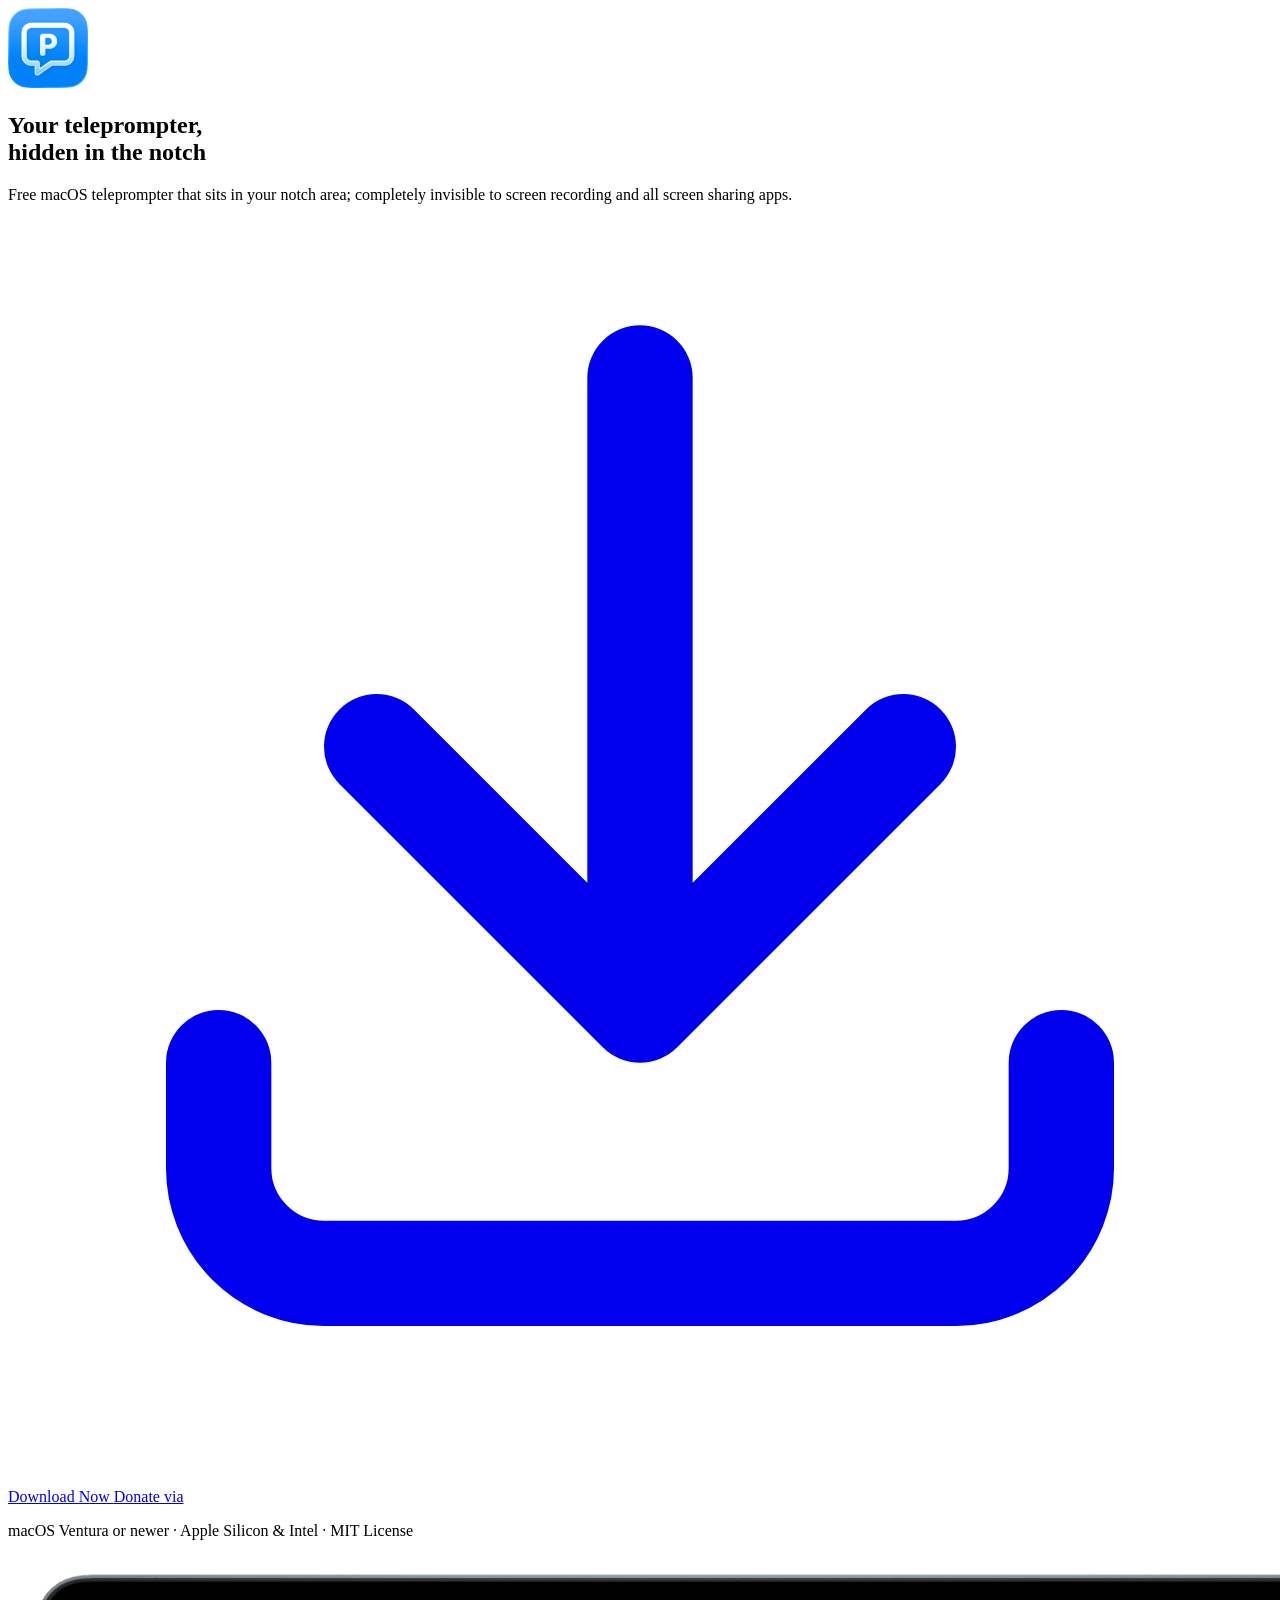
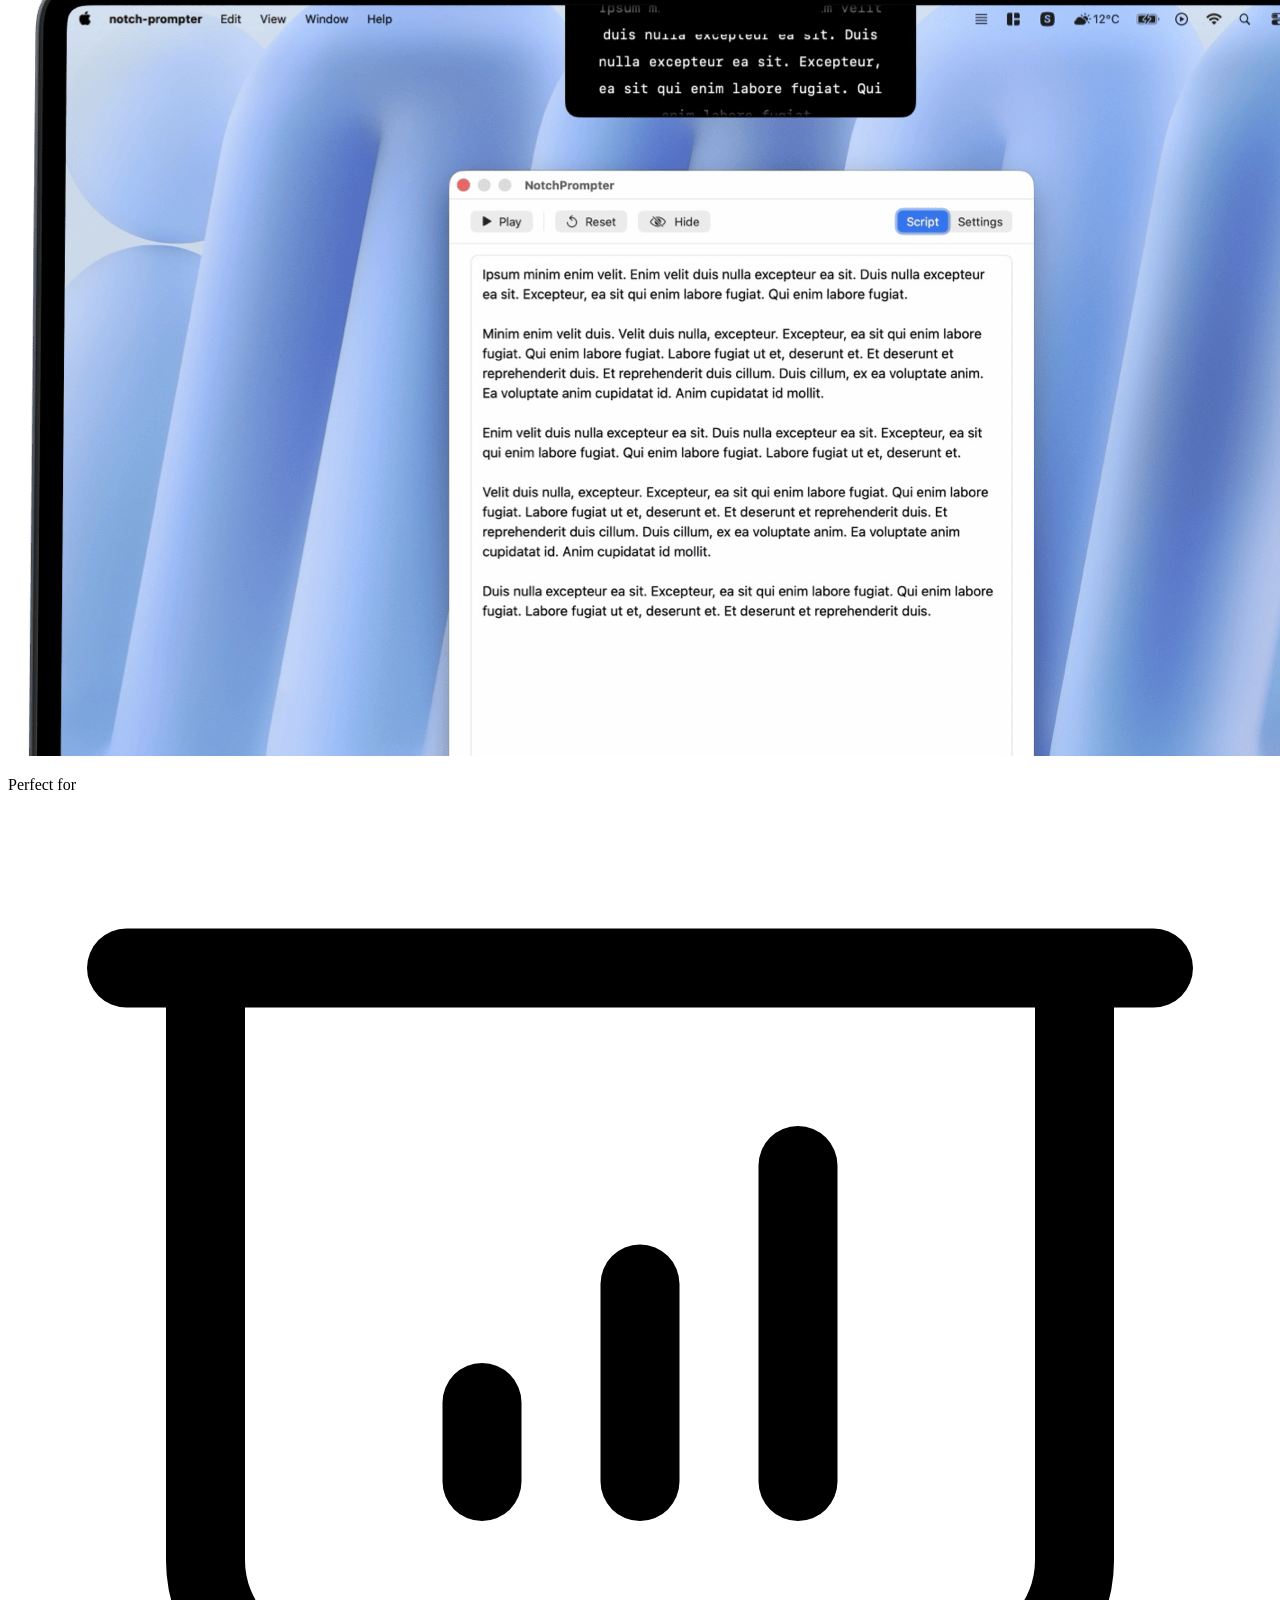
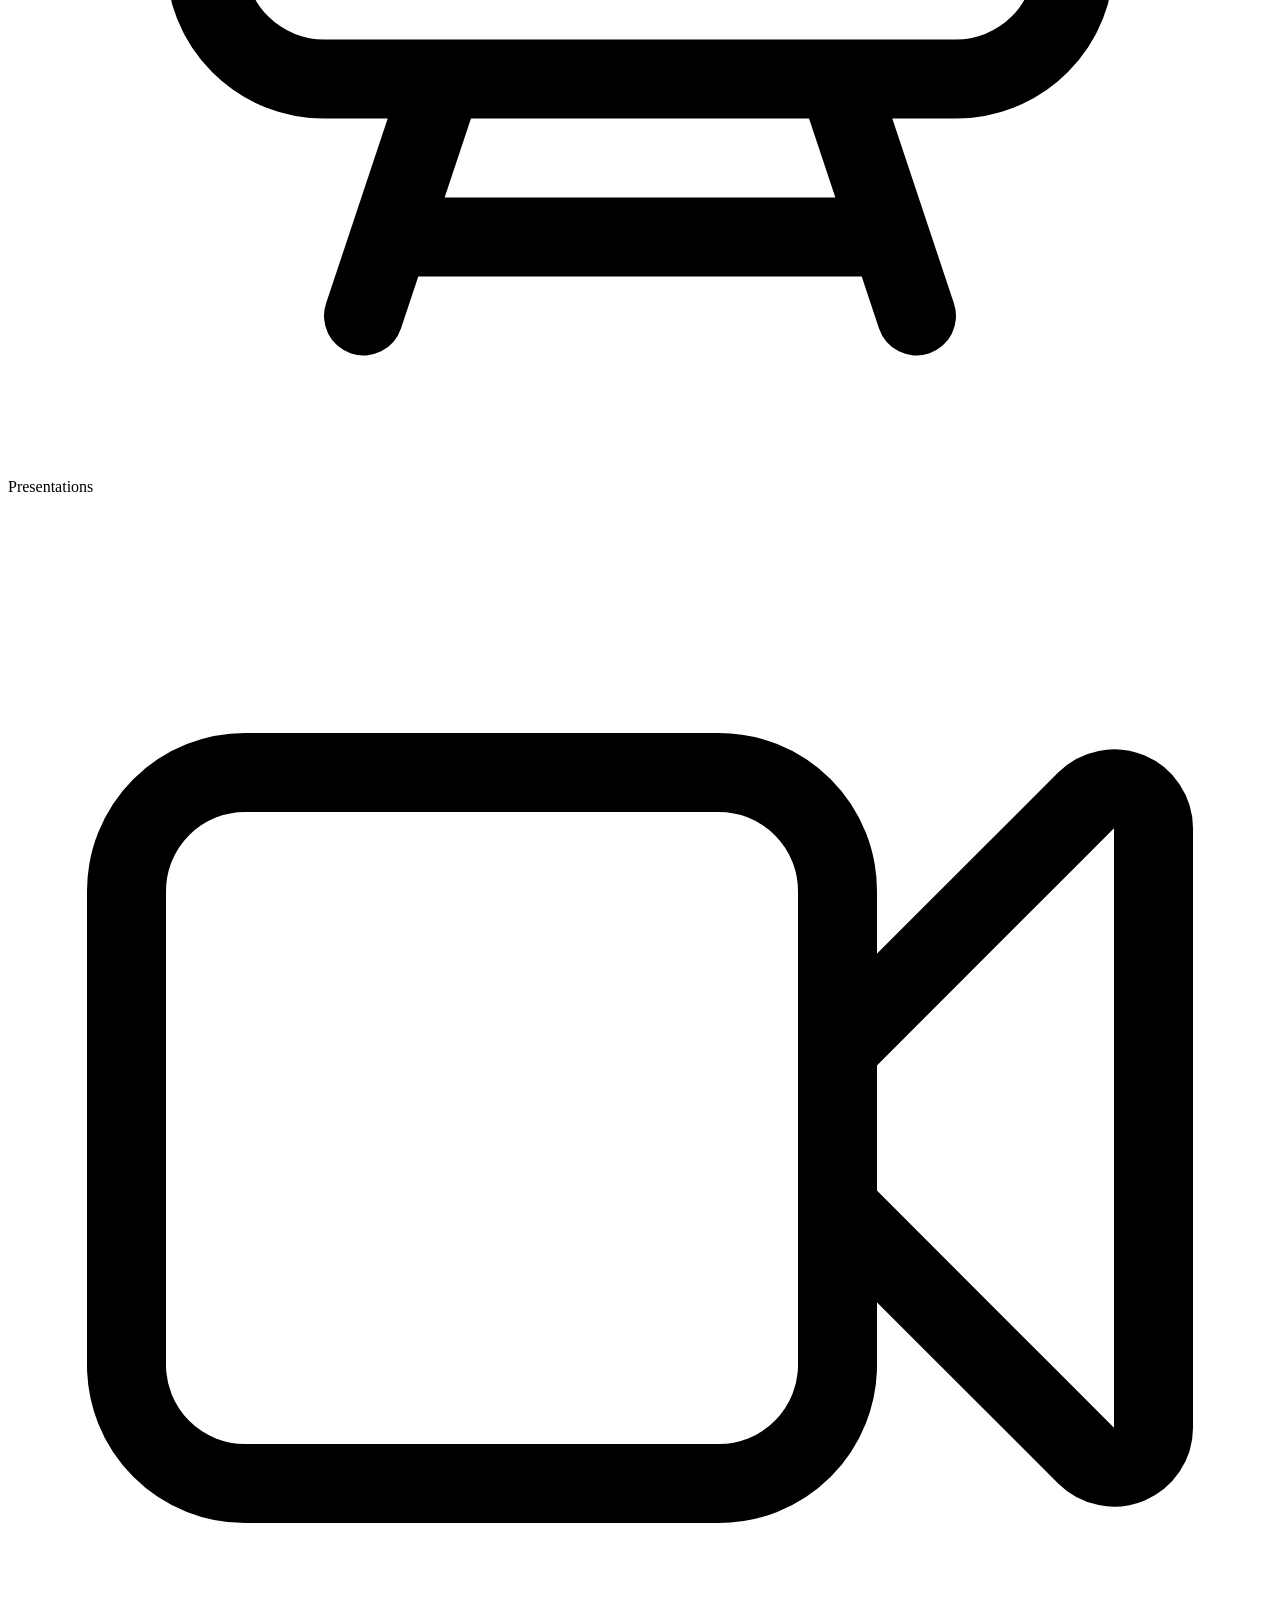
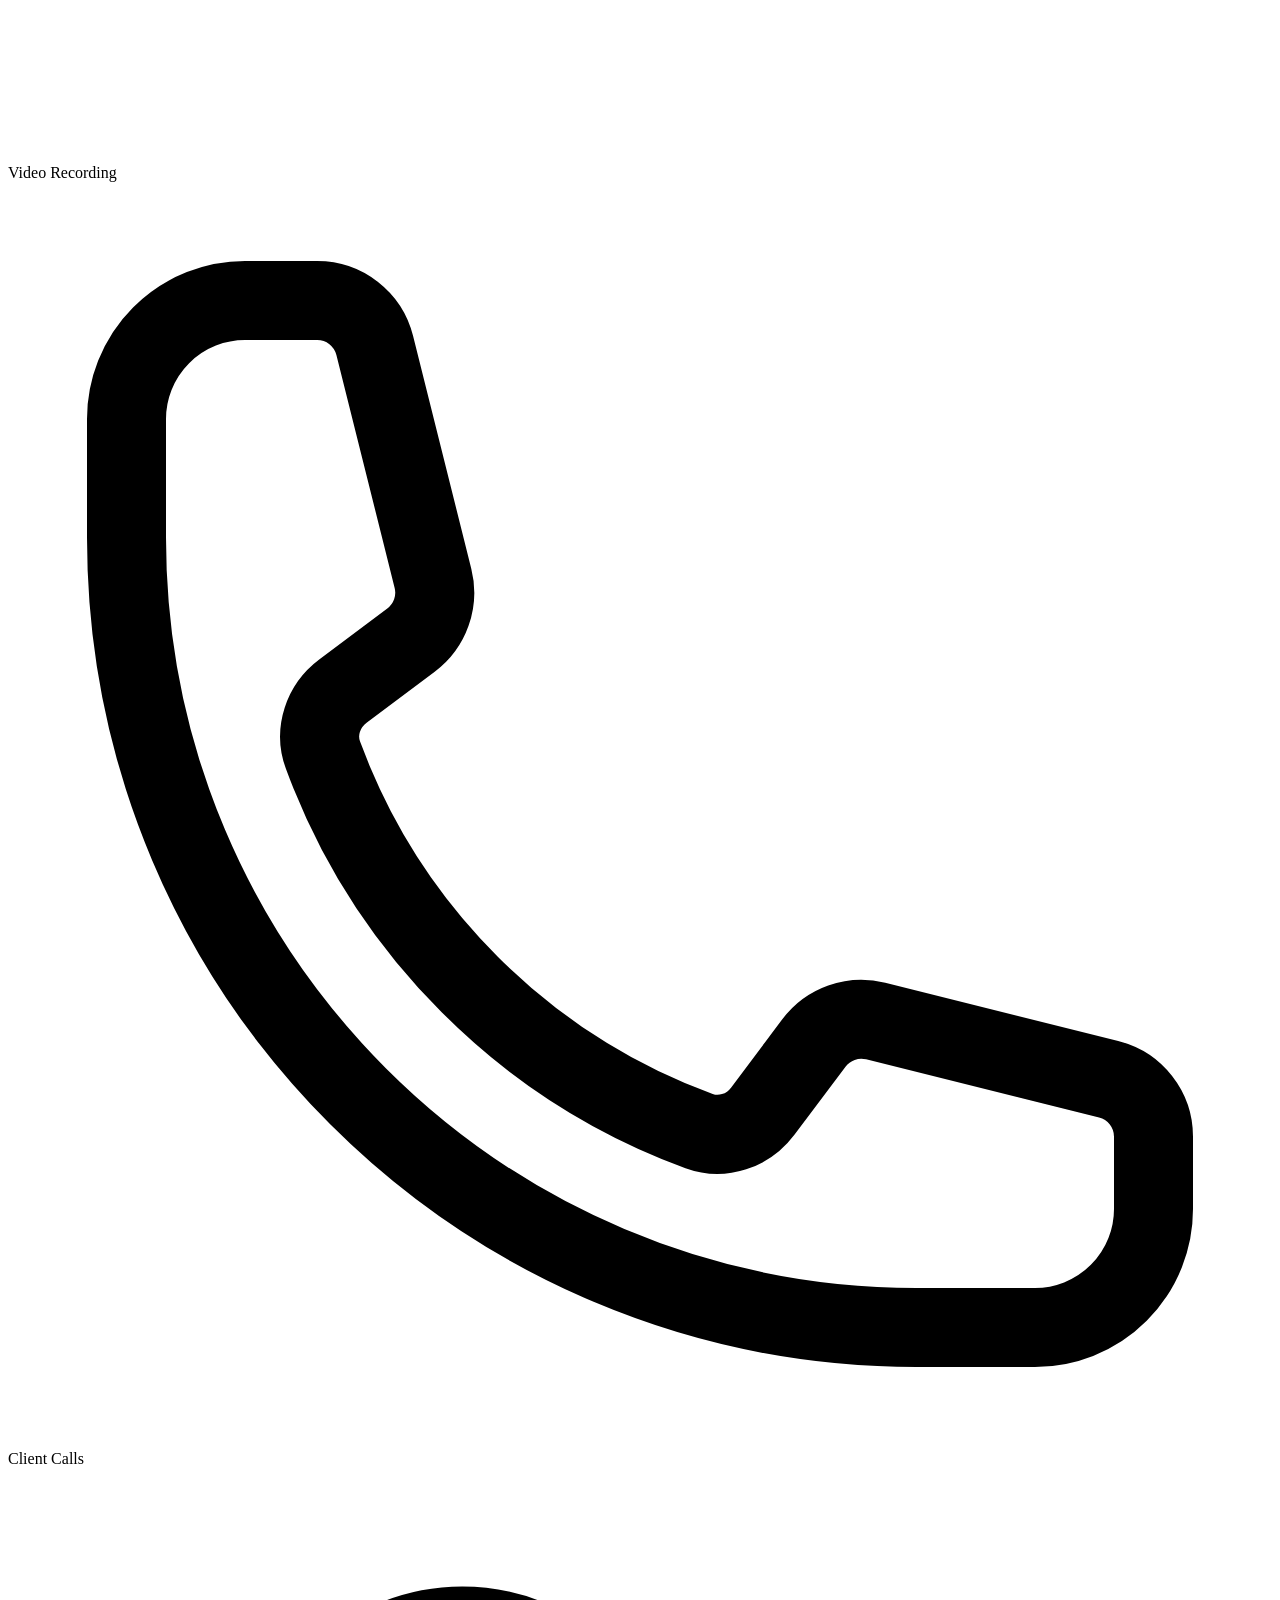
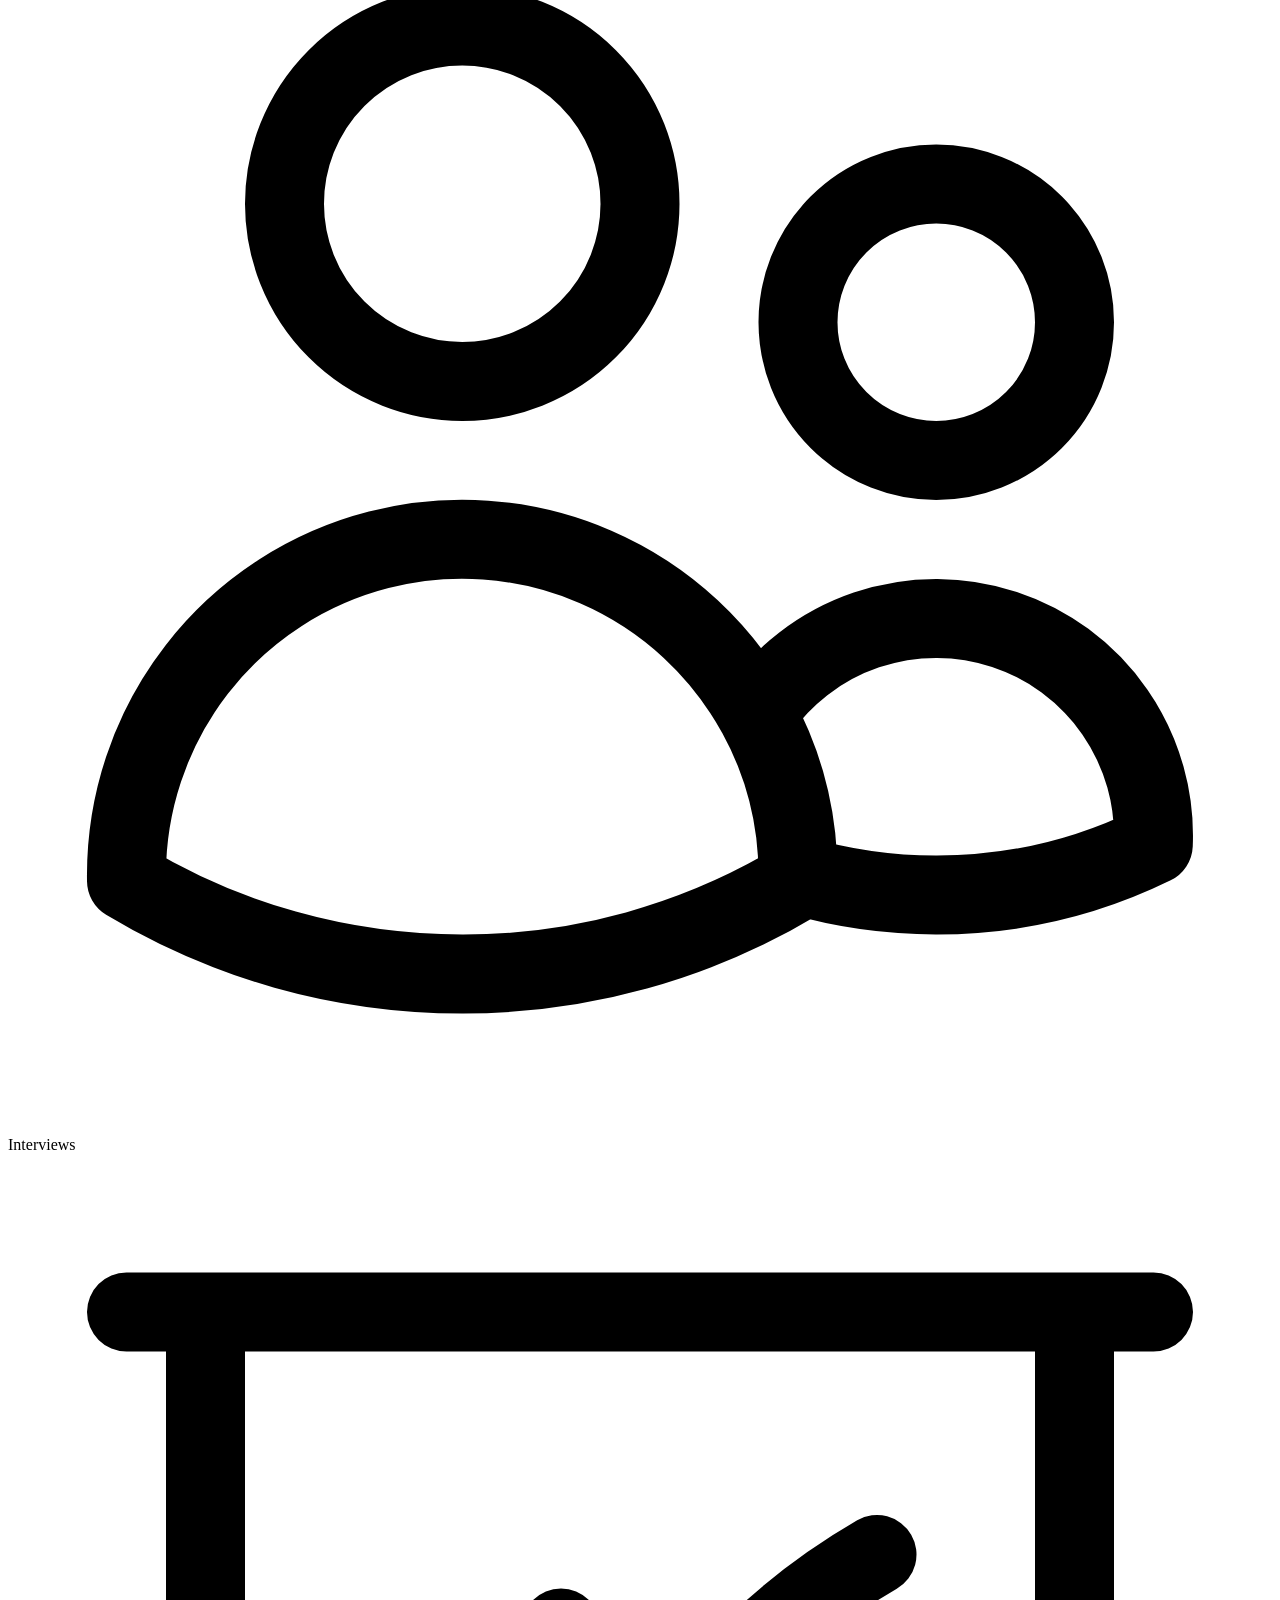
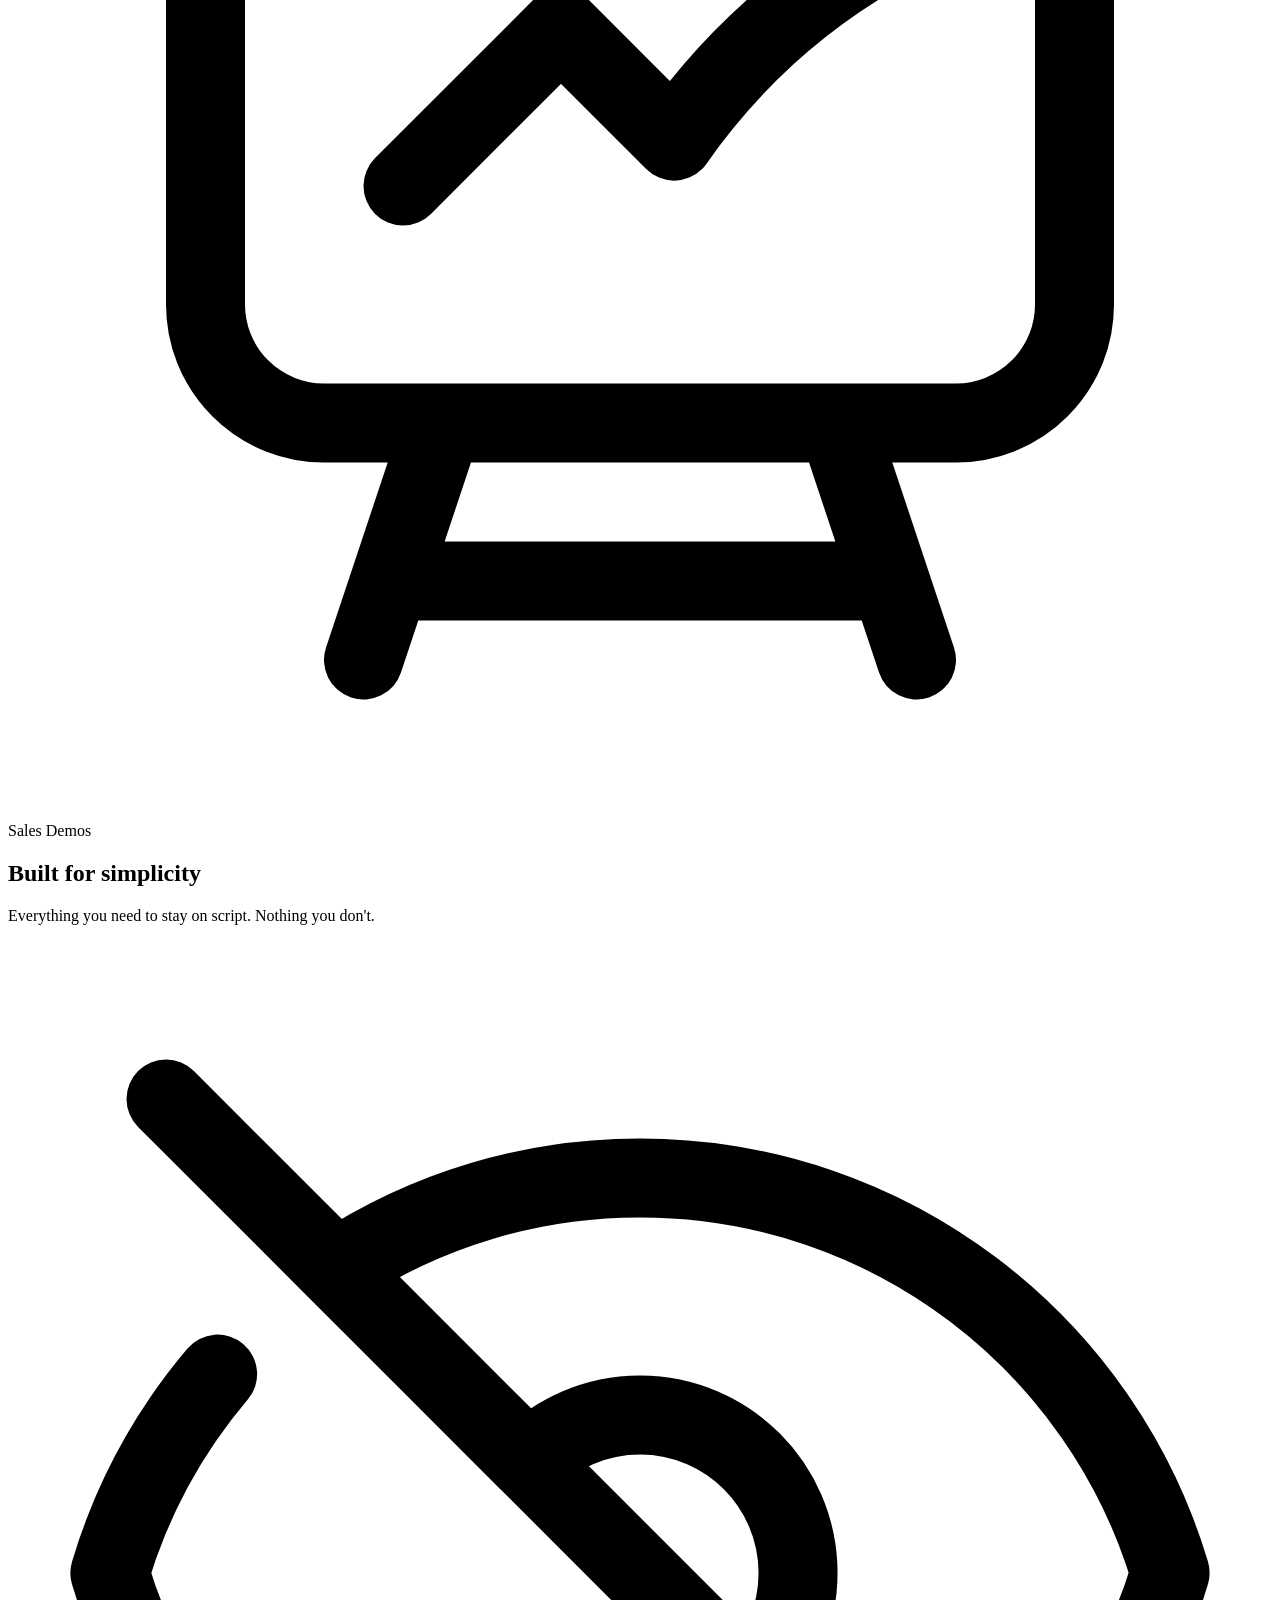
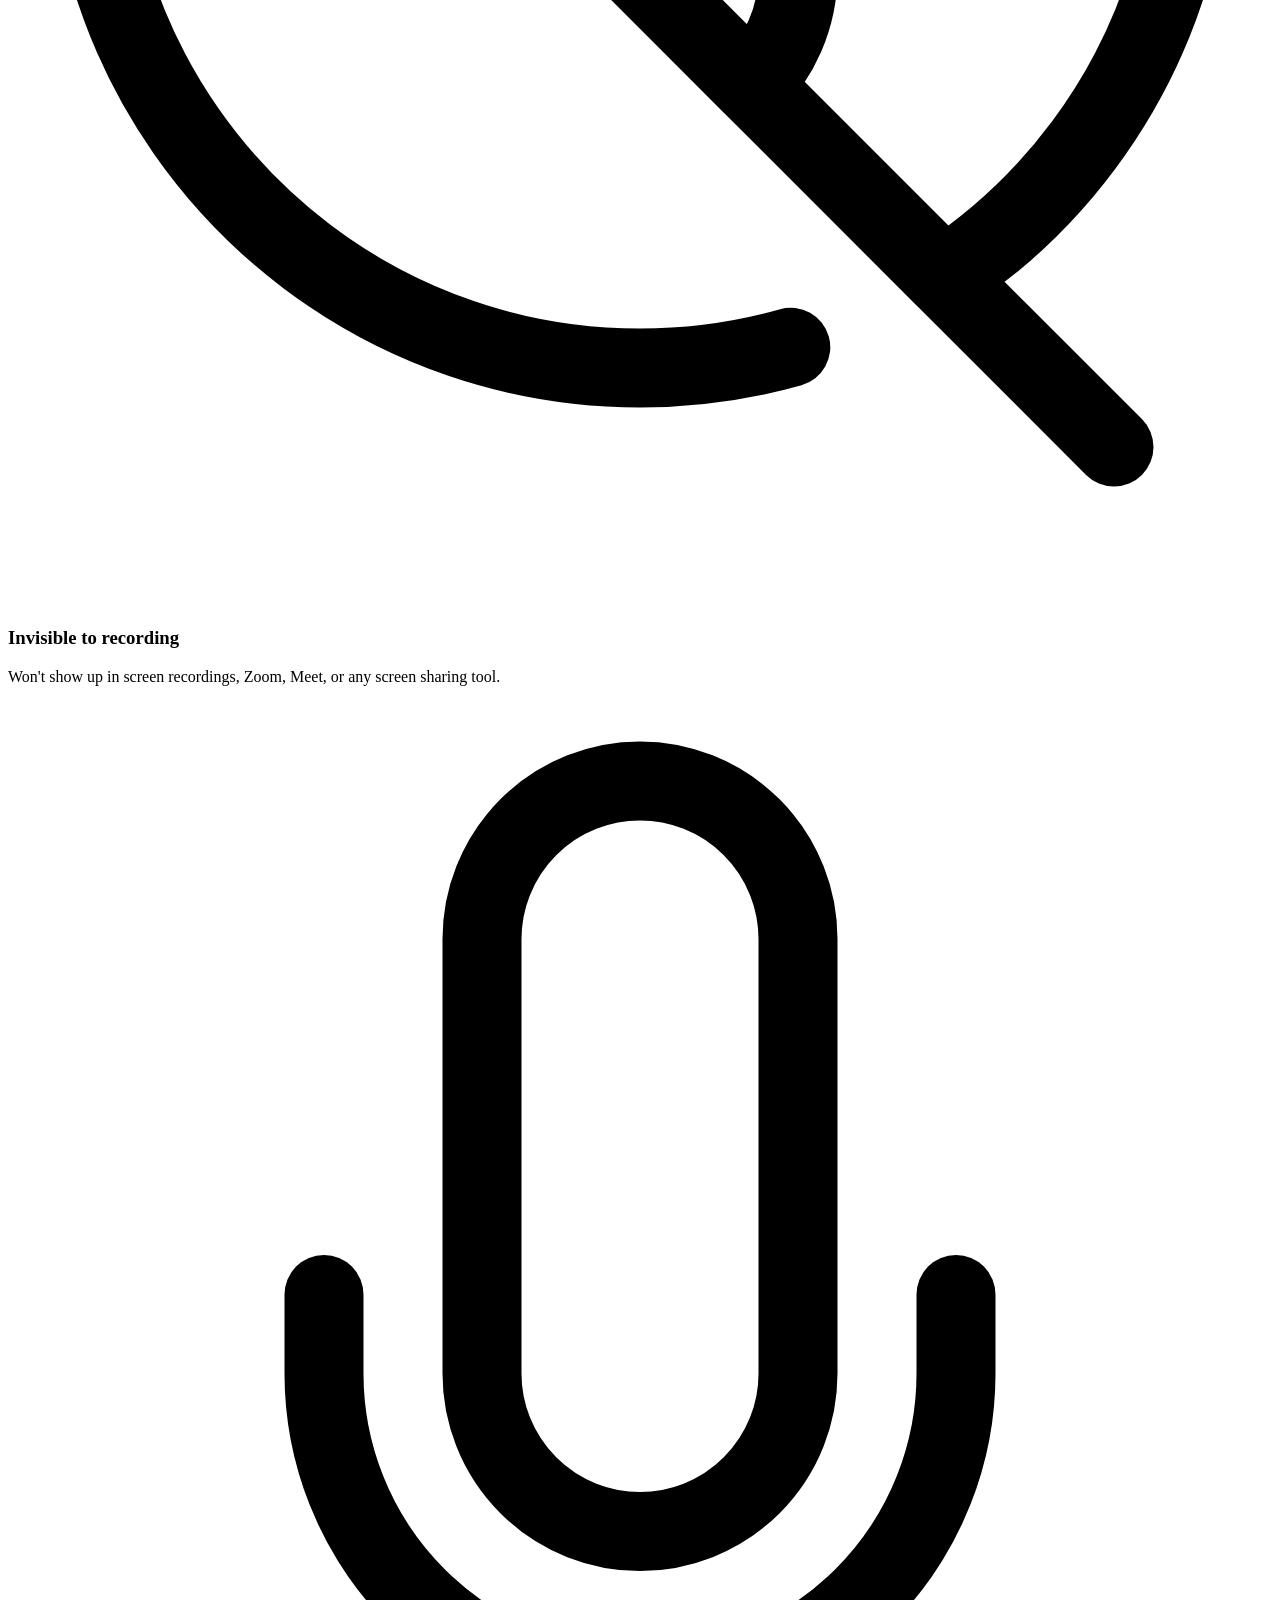
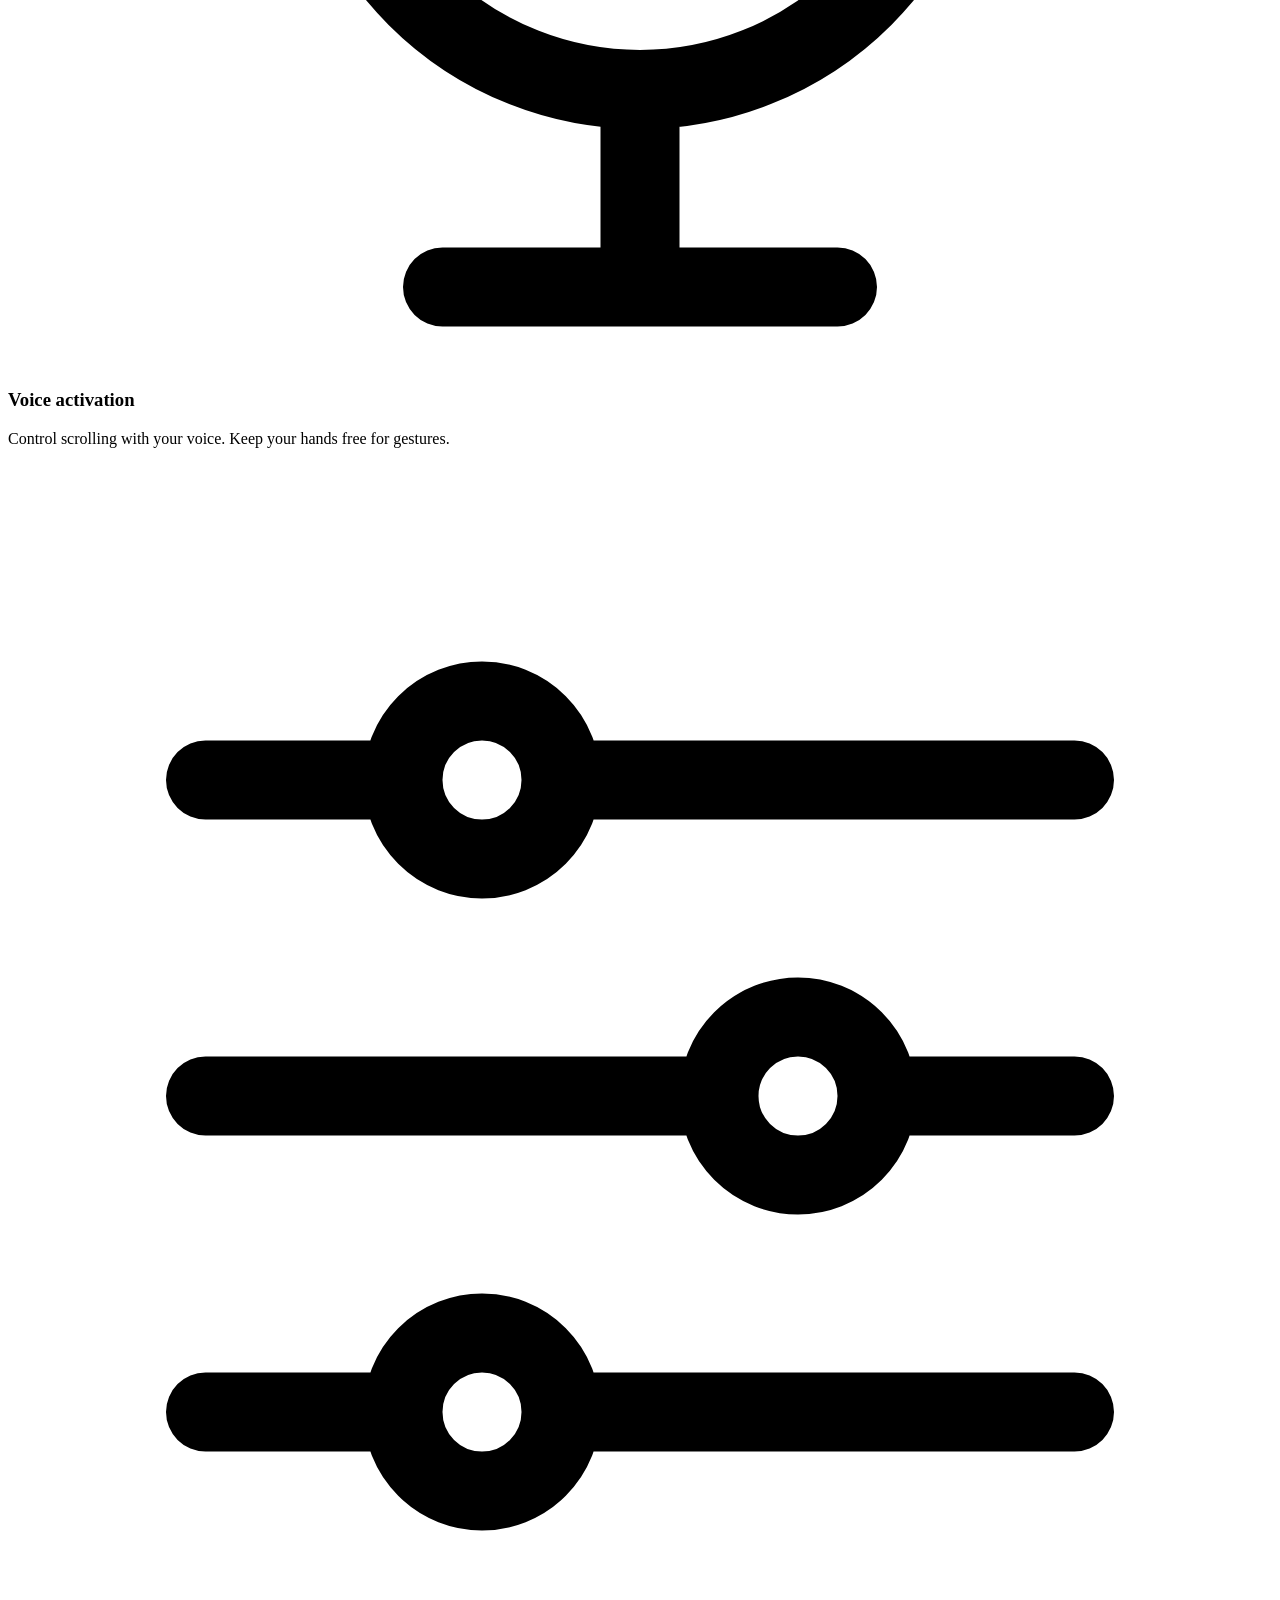
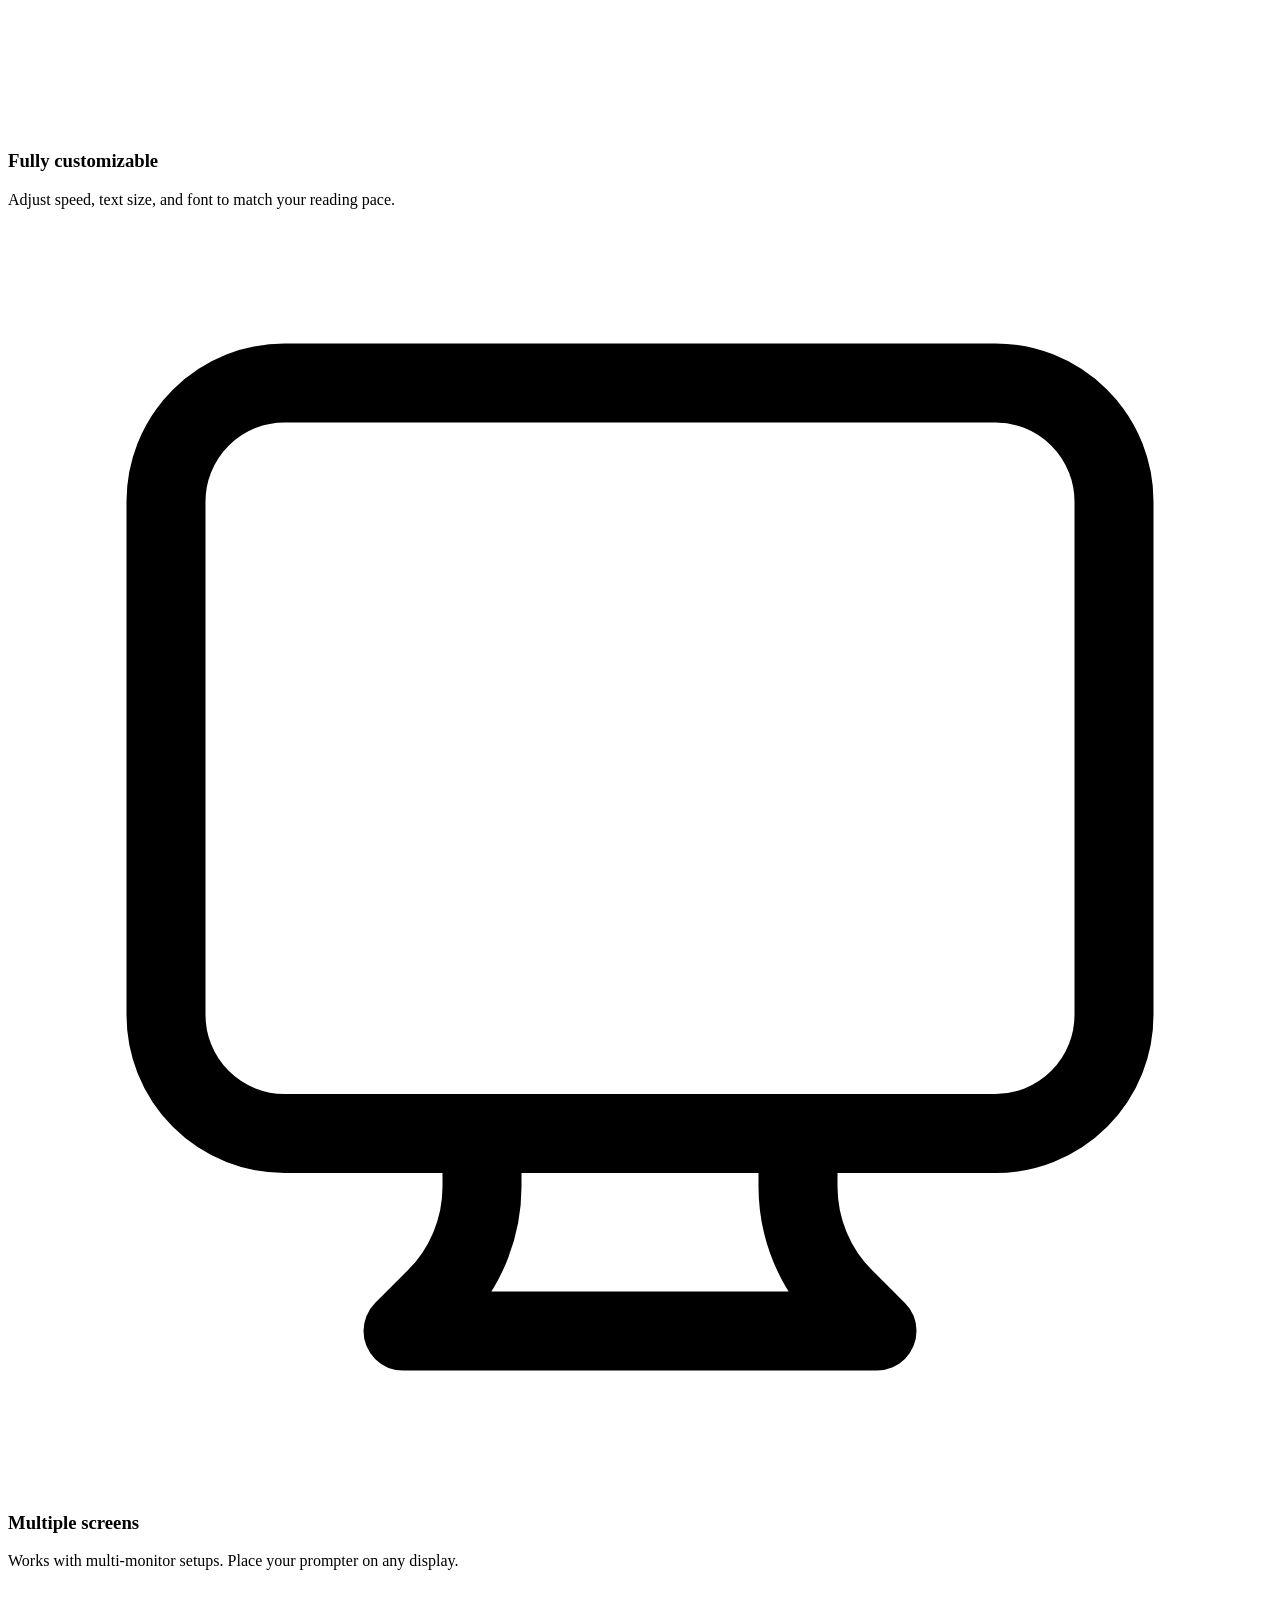
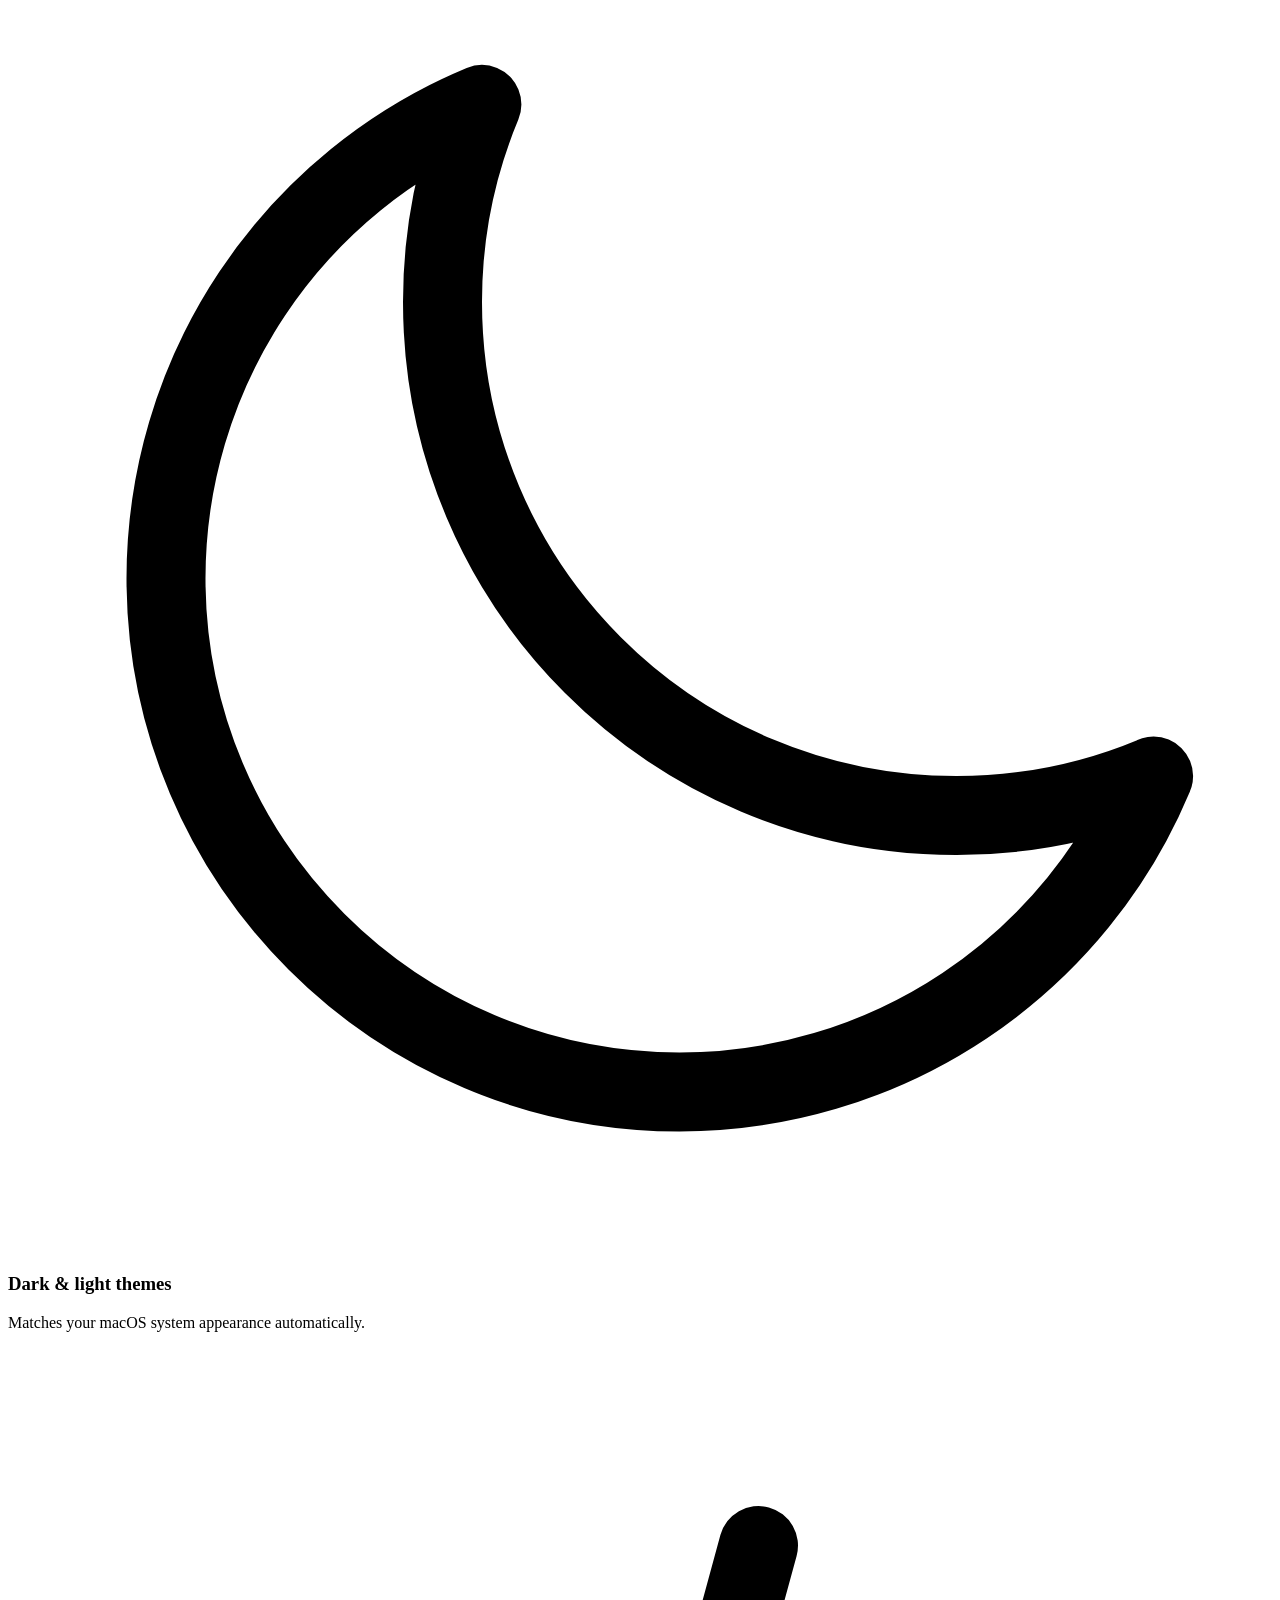
==== commit d7aba7ee: "Adjust page" ====
--- a/website/index.html
+++ b/website/index.html
@@ -45,16 +45,13 @@
         <a href="https://github.com/jpomykala/NotchPrompter/releases/download/2.0.2/notch-prompter.app.zip"
            class="inline-flex items-center gap-2 bg-zinc-900 text-white font-semibold text-sm px-6 py-3 rounded-xl hover:bg-zinc-800 transition-all">
           <svg class="w-4 h-4" fill="none" viewBox="0 0 24 24" stroke="currentColor" stroke-width="2"><path stroke-linecap="round" stroke-linejoin="round" d="M4 16v2a2 2 0 002 2h12a2 2 0 002-2v-2M7 10l5 5m0 0l5-5m-5 5V3"/></svg>
-          Download for macOS
+          Download Now
         </a>
-        <a href="https://jpomykala.gumroad.com/l/notchprompter" target="_blank" rel="noopener noreferrer"
-           class="inline-flex items-center gap-2 text-zinc-500 hover:text-zinc-800 text-sm font-medium px-5 py-3 rounded-xl border border-zinc-200 hover:border-zinc-300 transition-all">
 
-         Donate the project
-        </a>
+        <a class="gumroad-button" href="https://jpomykala.gumroad.com/l/notchprompter" data-gumroad-overlay-checkout="true">Donate via</a>
       </div>
 
-      <p class="text-xs text-zinc-400">macOS 13.0+ · Apple Silicon &amp; Intel · MIT License</p>
+      <p class="text-xs text-zinc-400">macOS Ventura or newer · Apple Silicon &amp; Intel · MIT License</p>
     </div>
   </section>
 
@@ -166,18 +163,21 @@
 
   <!-- CTA -->
   <section class="max-w-4xl mx-auto px-4 sm:px-6 pb-24">
-    <div class="text-center py-12 sm:py-16 px-5 sm:px-8 rounded-2xl bg-zinc-50 border border-zinc-200">
+    <div class="text-center py-12 sm:py-16 px-4 sm:px-8 rounded-2xl bg-zinc-50 border border-zinc-200">
       <h2 class="text-2xl md:text-3xl font-bold tracking-tight mb-3 text-zinc-900">Ready to try it?</h2>
-      <p class="text-zinc-500 text-sm max-w-sm mx-auto mb-8">
+      <p class="text-zinc-500 text-sm max-w-md mx-auto mb-8">
         Get NotchPrompter and never lose your talking points again.
       </p>
-      <a href="https://github.com/jpomykala/NotchPrompter/releases/download/2.0.2/notch-prompter.app.zip"
-         class="inline-flex items-center gap-2 bg-zinc-900 text-white font-semibold text-sm px-6 py-3 rounded-xl hover:bg-zinc-800 transition-all">
-        <svg class="w-4 h-4" fill="none" viewBox="0 0 24 24" stroke="currentColor" stroke-width="2"><path stroke-linecap="round" stroke-linejoin="round" d="M4 16v2a2 2 0 002 2h12a2 2 0 002-2v-2M7 10l5 5m0 0l5-5m-5 5V3"/></svg>
-        Download for macOS
-      </a>
-      <p class="text-[11px] text-zinc-400 mt-5">
-        Apple notarized — <a href="https://jpomykala.gumroad.com/l/notchprompter" target="_blank" rel="noopener noreferrer" class="underline hover:text-zinc-600">help us fund an Apple Developer License</a>
+      <div class="flex flex-col sm:flex-row items-center justify-center gap-3 mb-5">
+        <a href="https://github.com/jpomykala/NotchPrompter/releases/download/2.0.2/notch-prompter.app.zip"
+           class="inline-flex items-center gap-2 bg-zinc-900 text-white font-semibold text-sm px-6 py-3 rounded-xl hover:bg-zinc-800 transition-all">
+          <svg class="w-4 h-4" fill="none" viewBox="0 0 24 24" stroke="currentColor" stroke-width="2"><path stroke-linecap="round" stroke-linejoin="round" d="M4 16v2a2 2 0 002 2h12a2 2 0 002-2v-2M7 10l5 5m0 0l5-5m-5 5V3"/></svg>
+          Download Now
+        </a>
+        <a class="gumroad-button" href="https://jpomykala.gumroad.com/l/notchprompter" data-gumroad-overlay-checkout="true">Donate via</a>
+      </div>
+      <p class="text-[11px] text-zinc-400">
+        macOS Ventura or newer · Apple Silicon &amp; Intel · MIT License
       </p>
     </div>
   </section>
@@ -186,5 +186,6 @@
 <footer id="footer"></footer>
 
 <script type="module" src="/src/main.js"></script>
+<script src="https://gumroad.com/js/gumroad.js"></script>
 </body>
 </html>
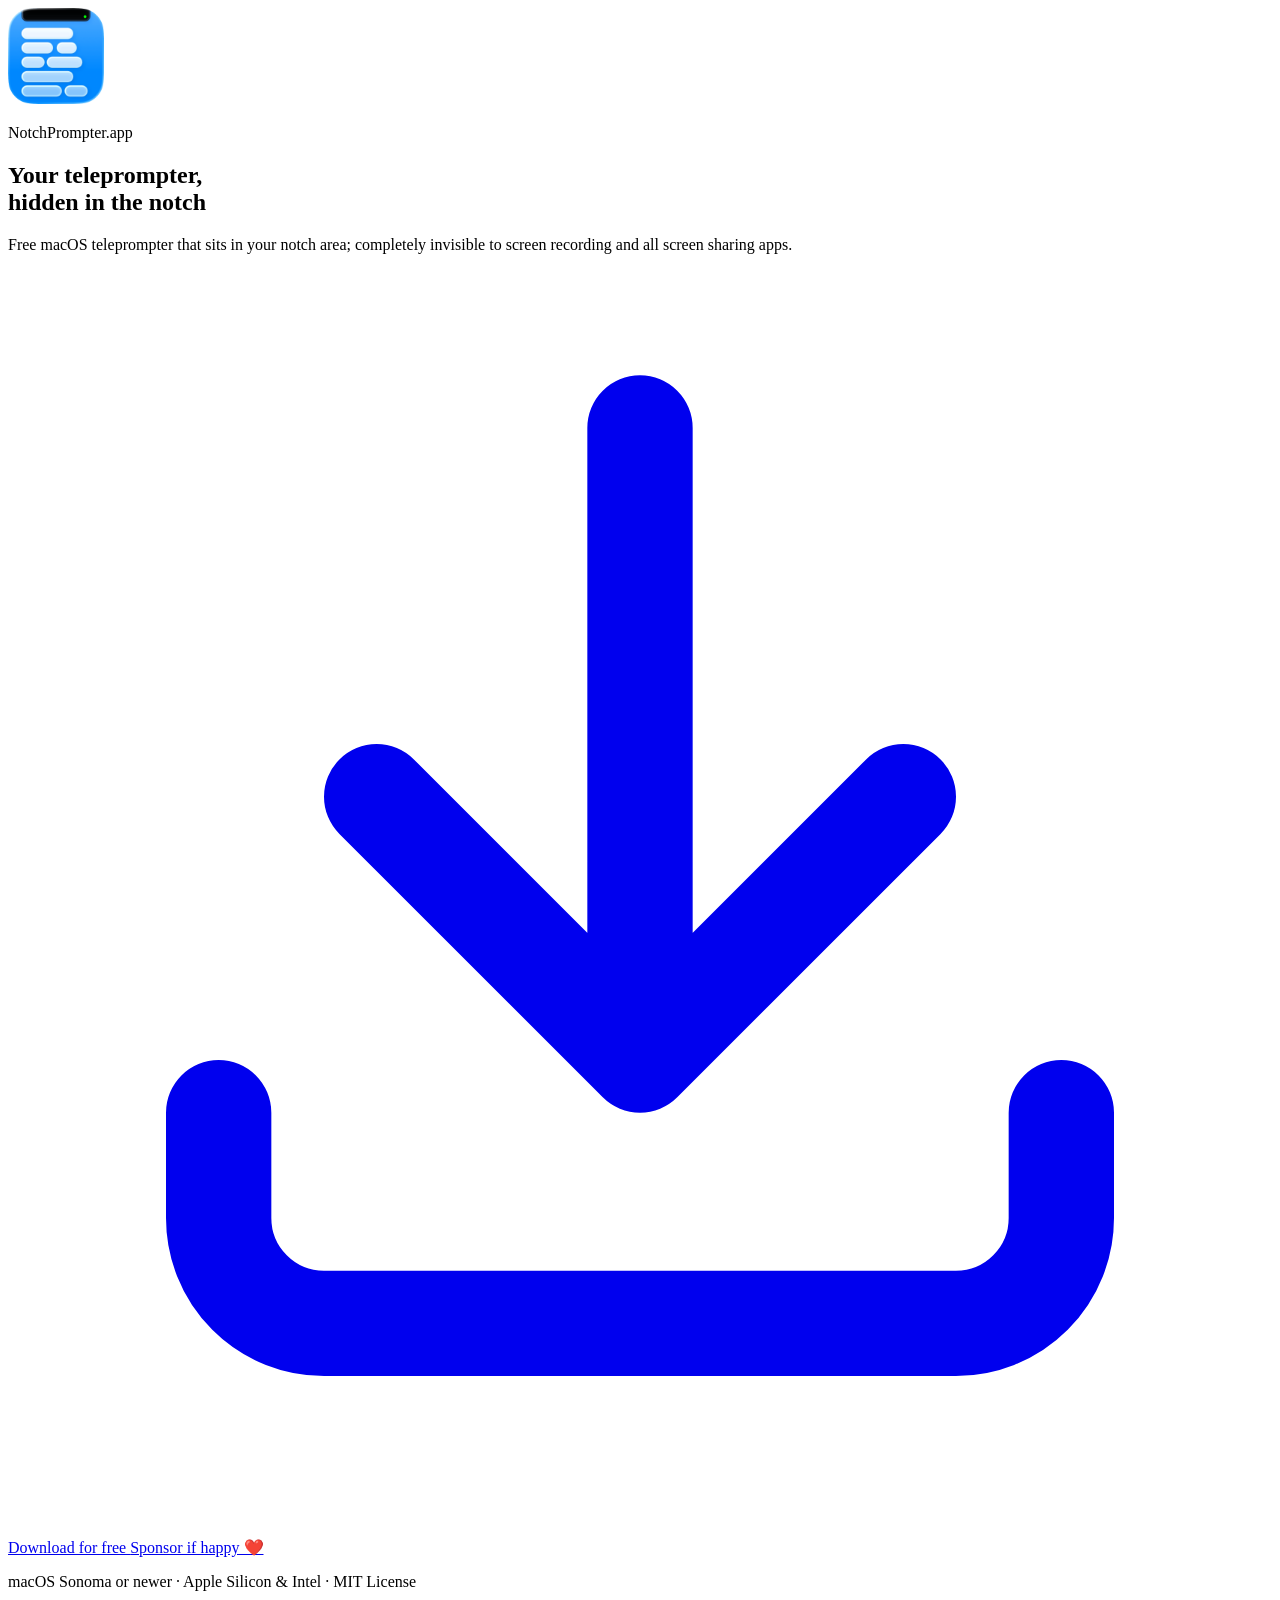
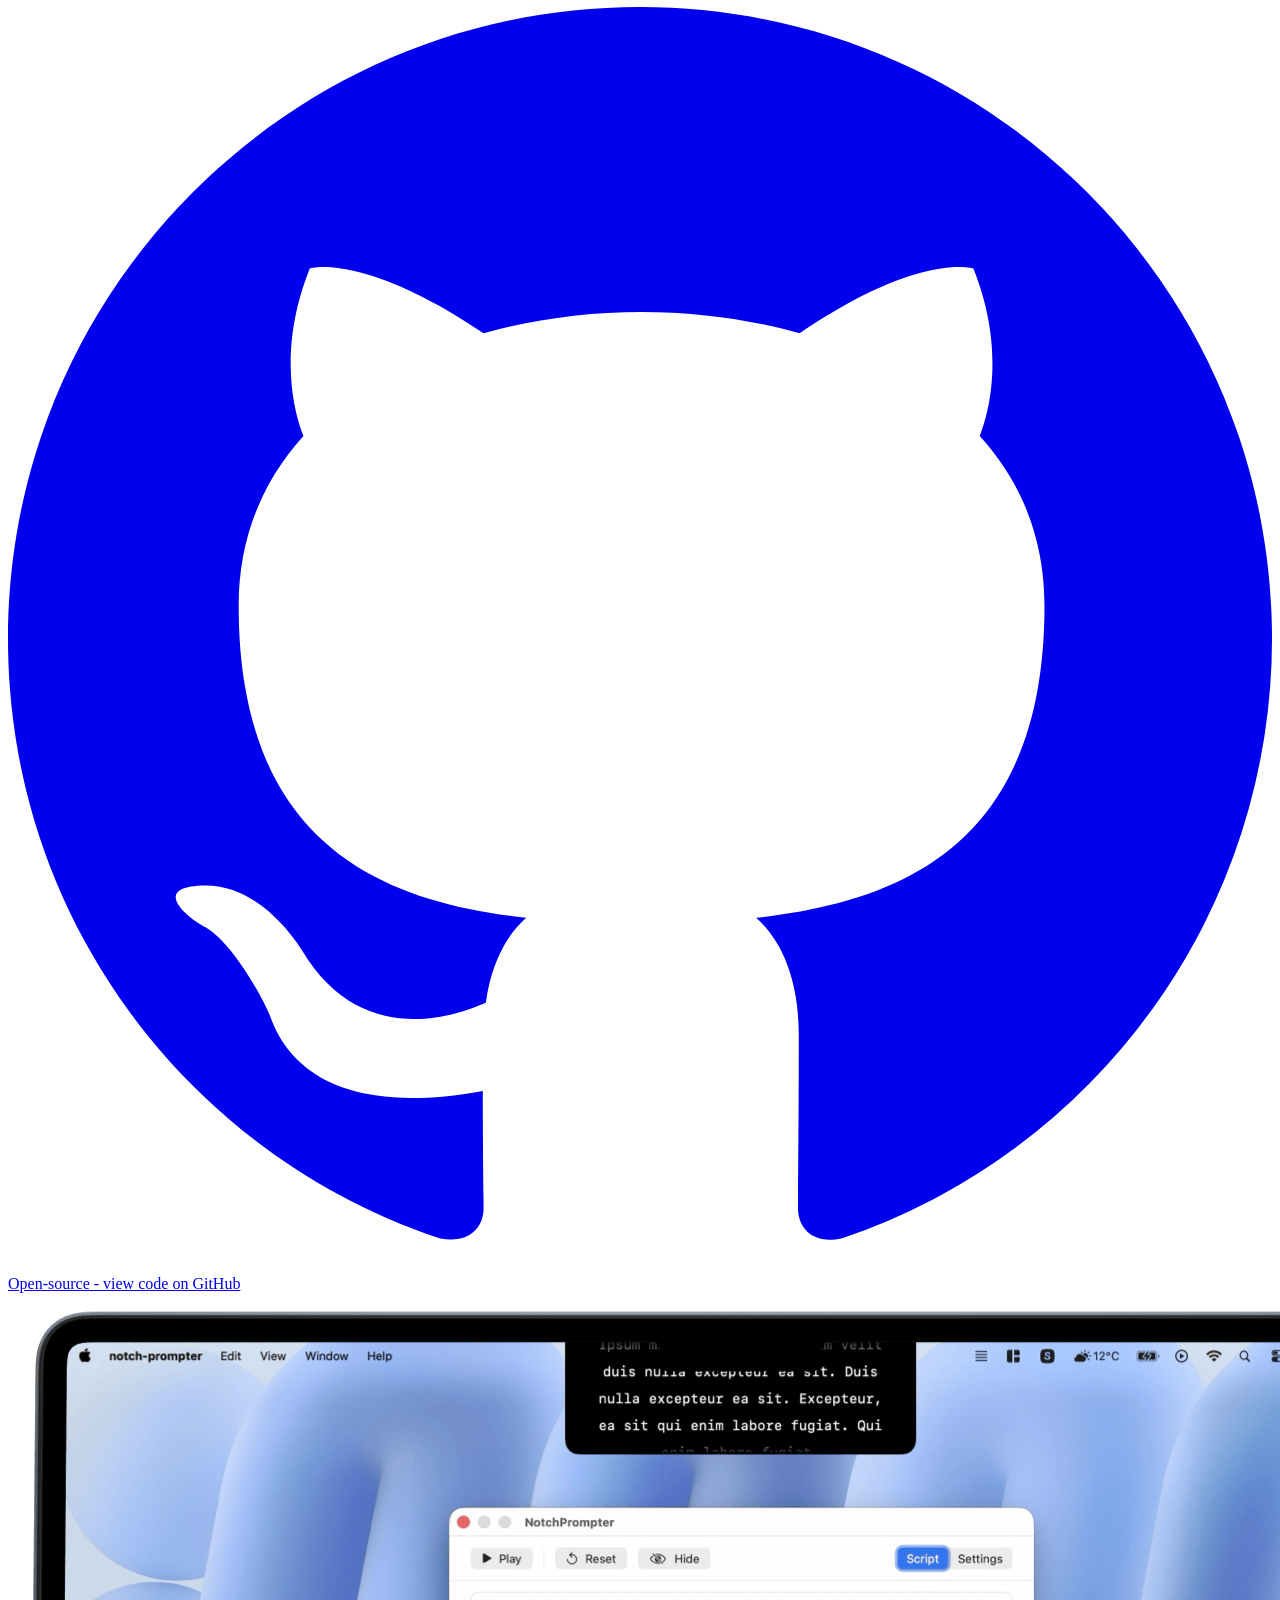
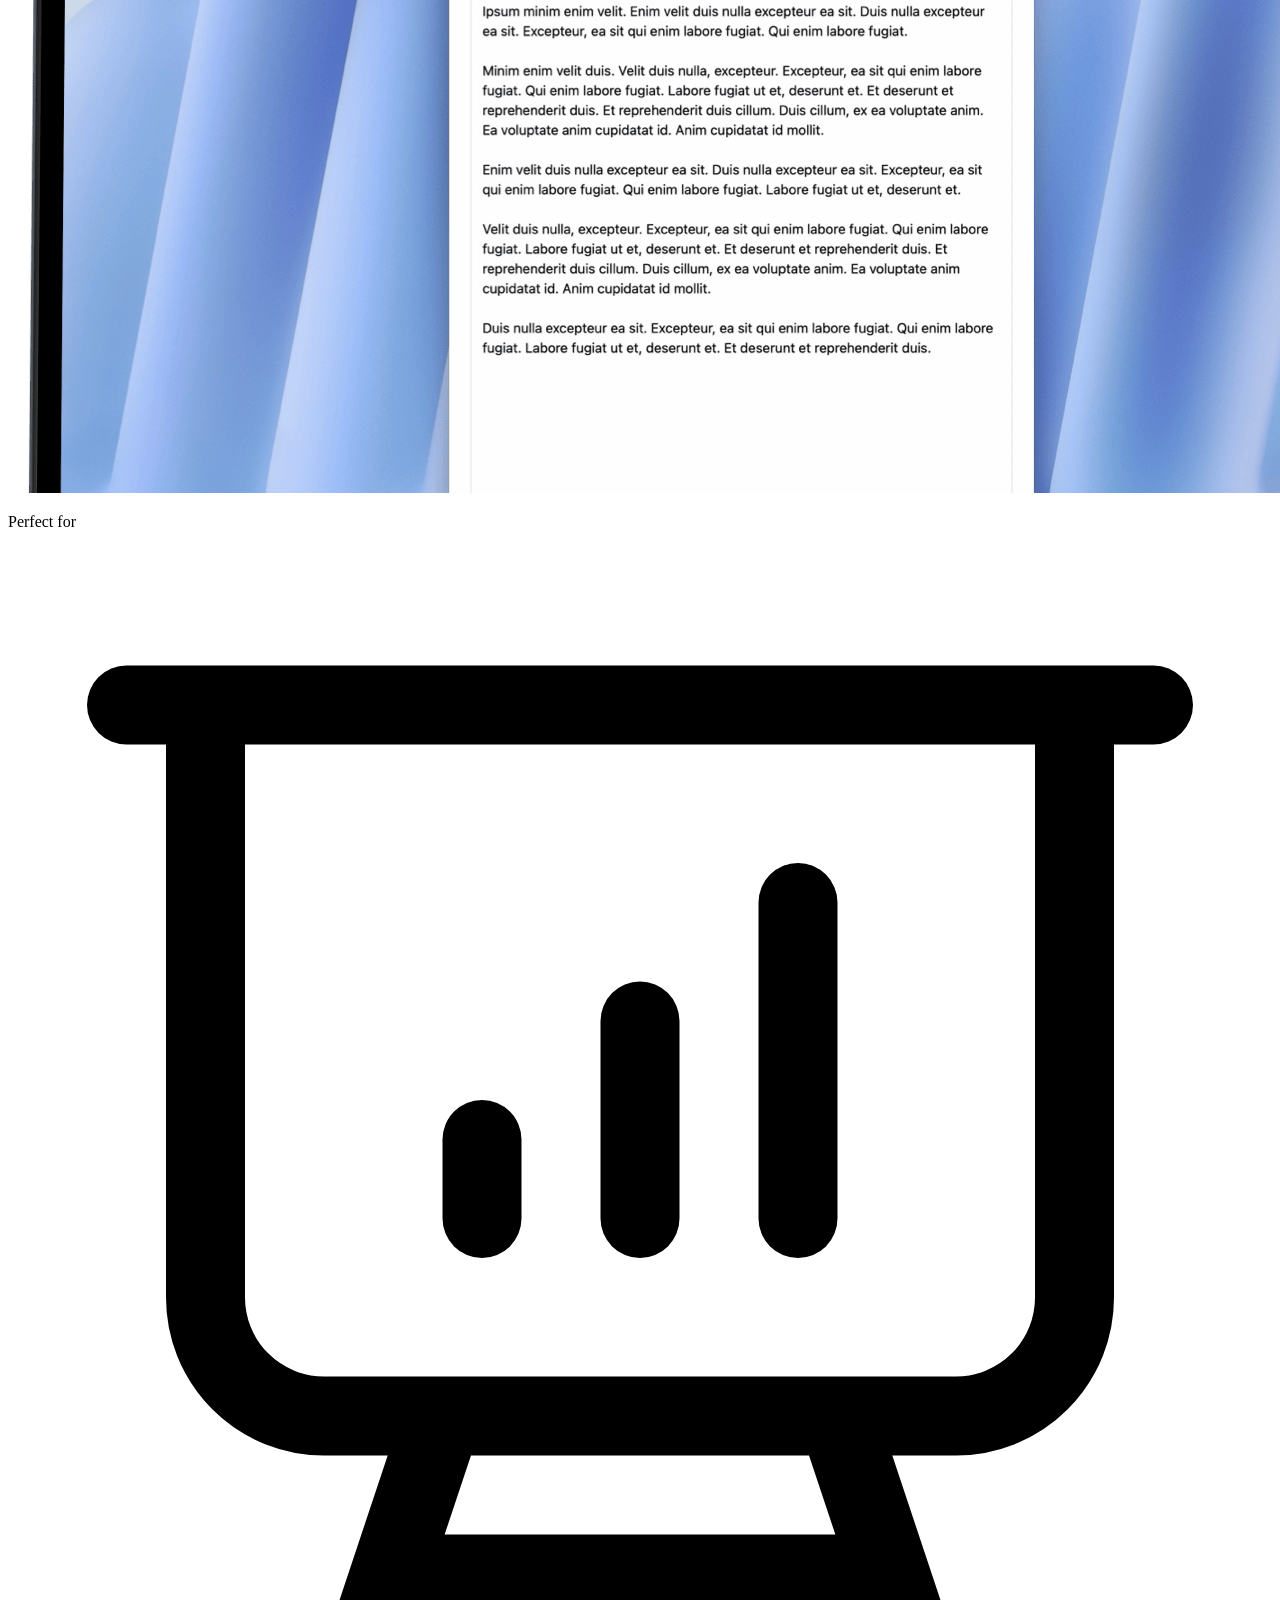
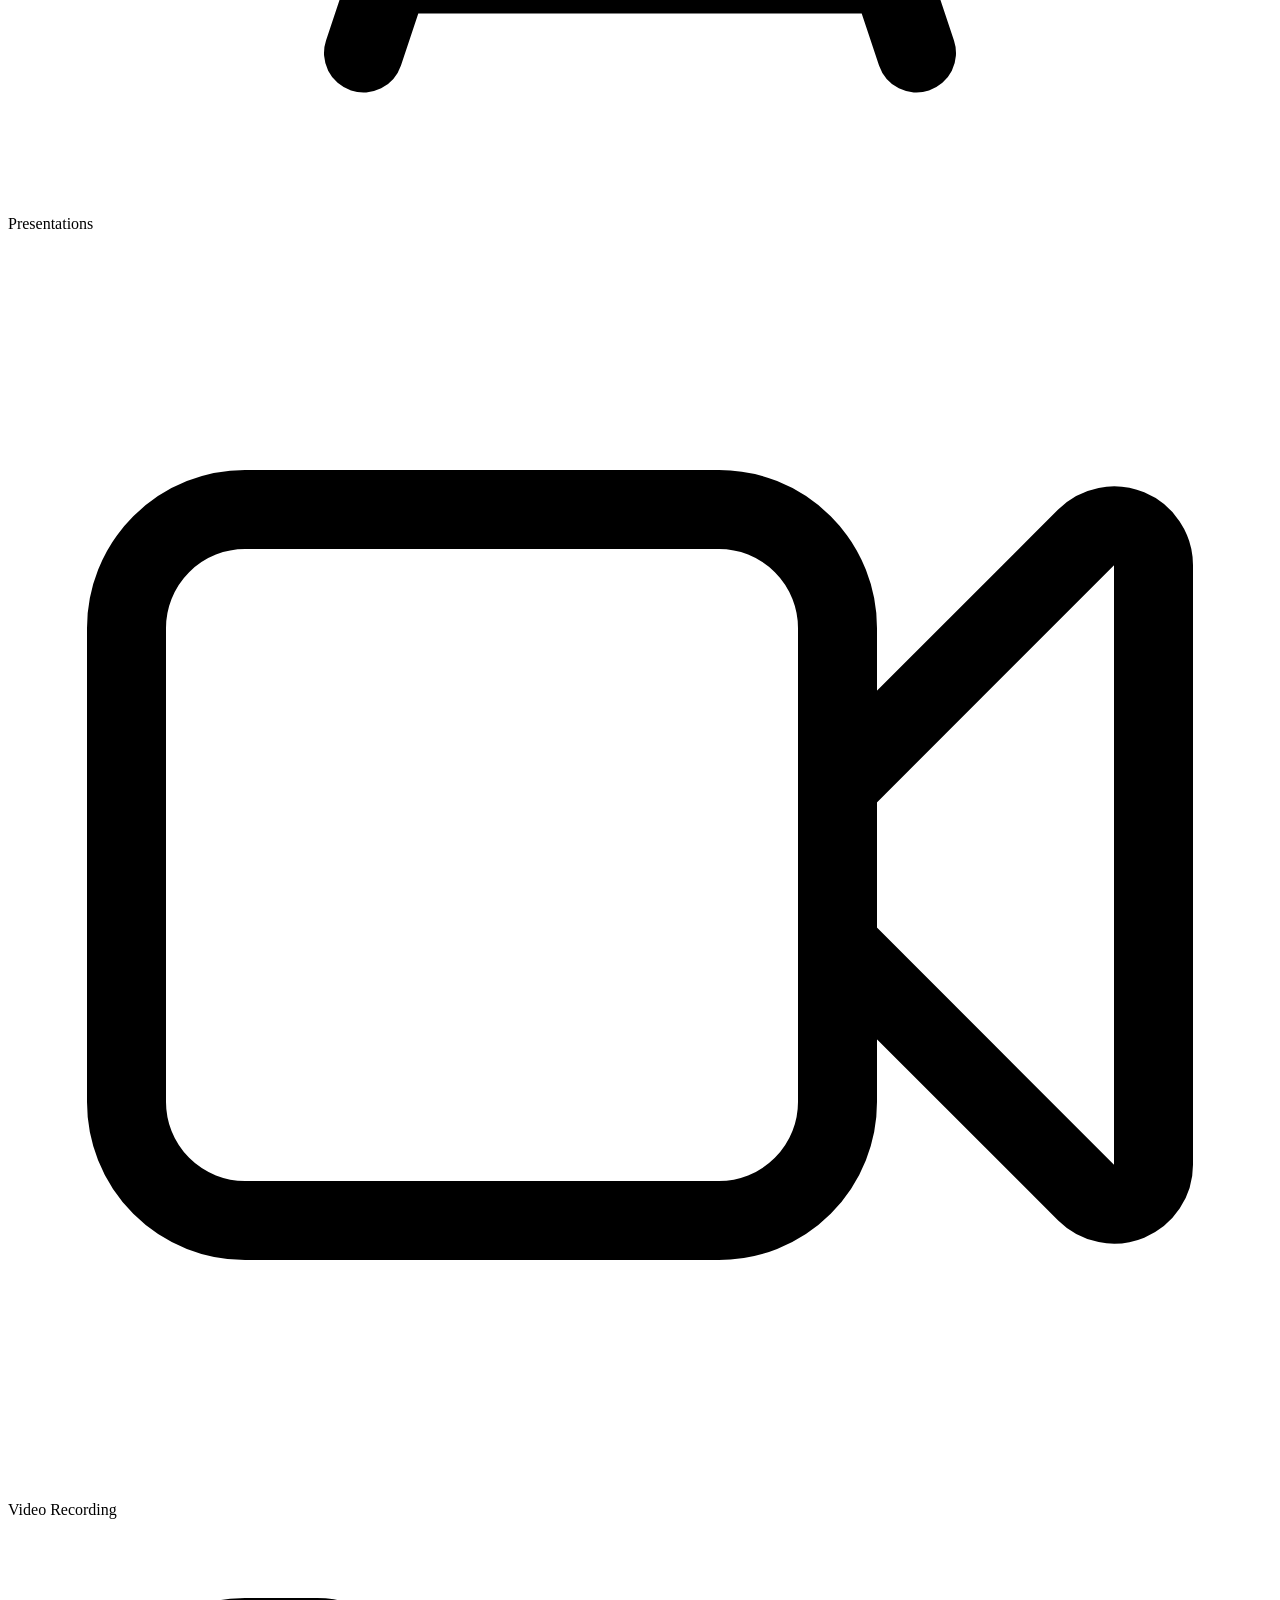
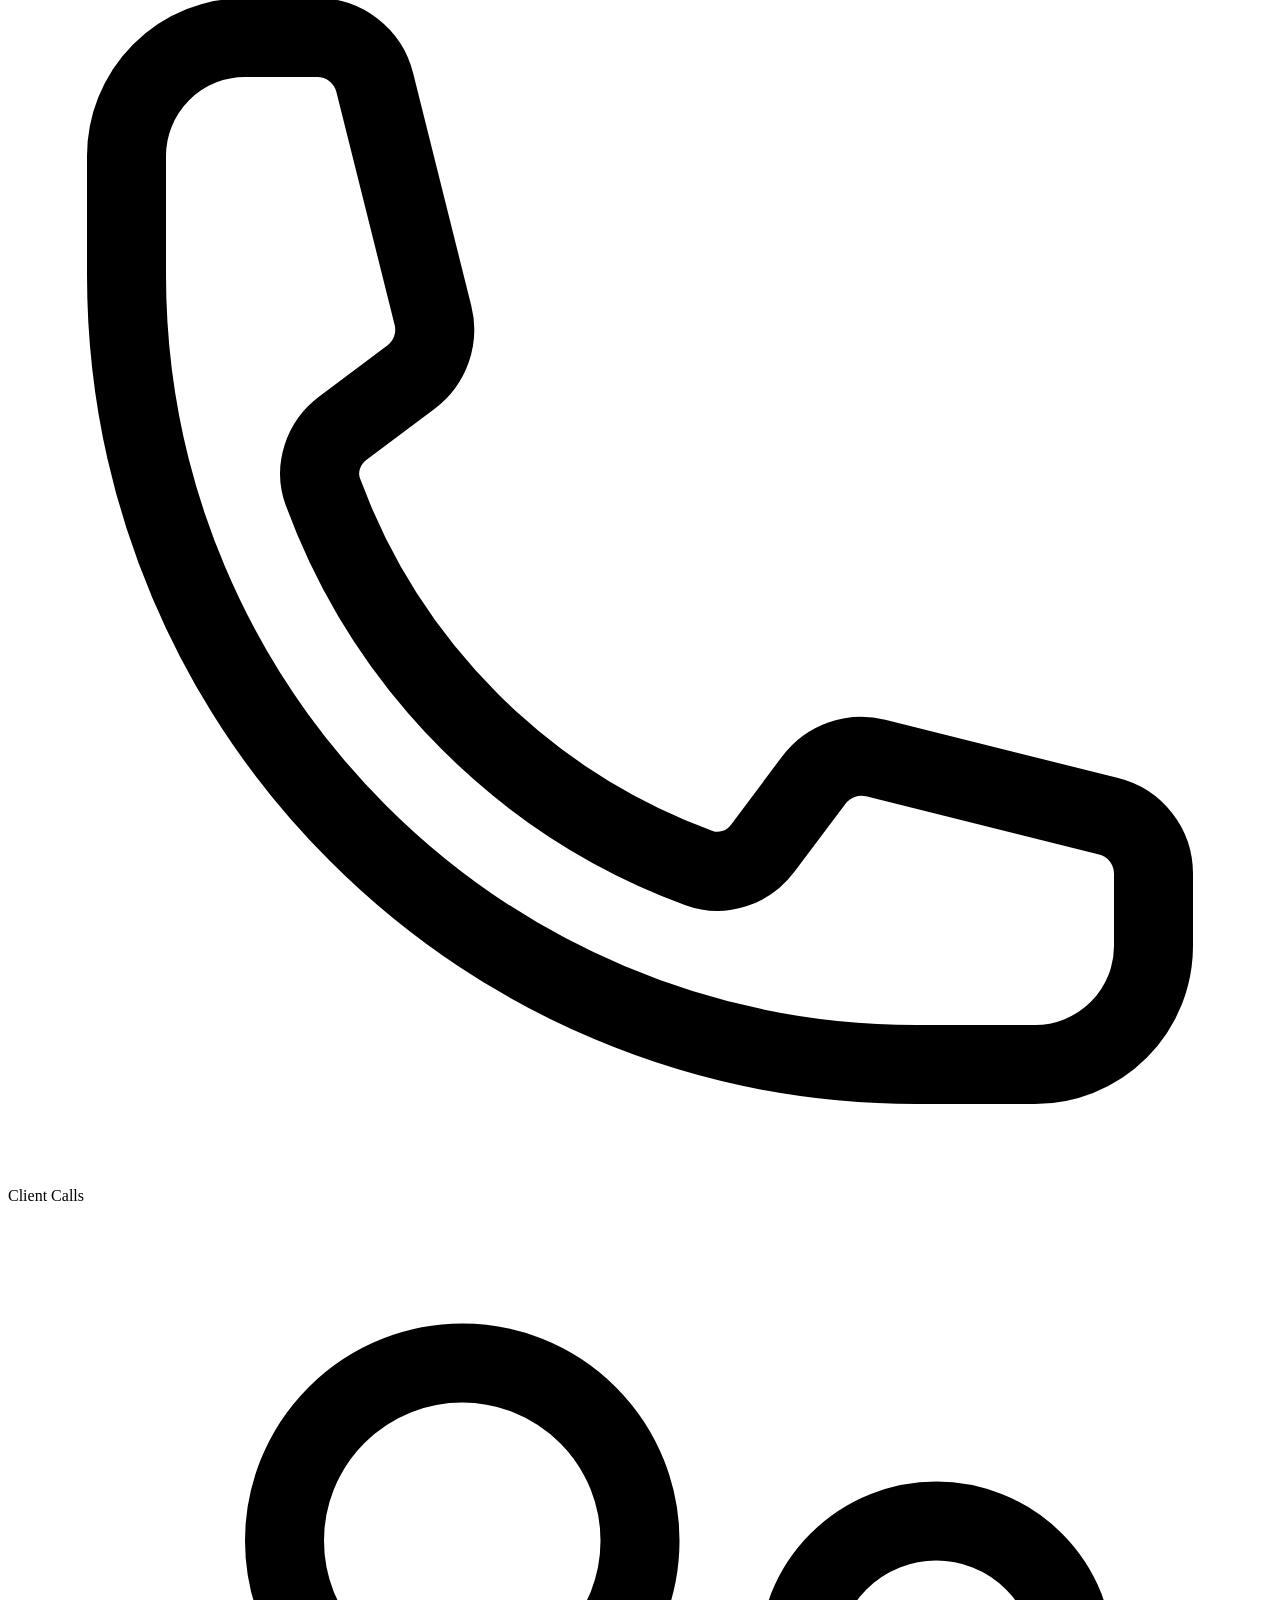
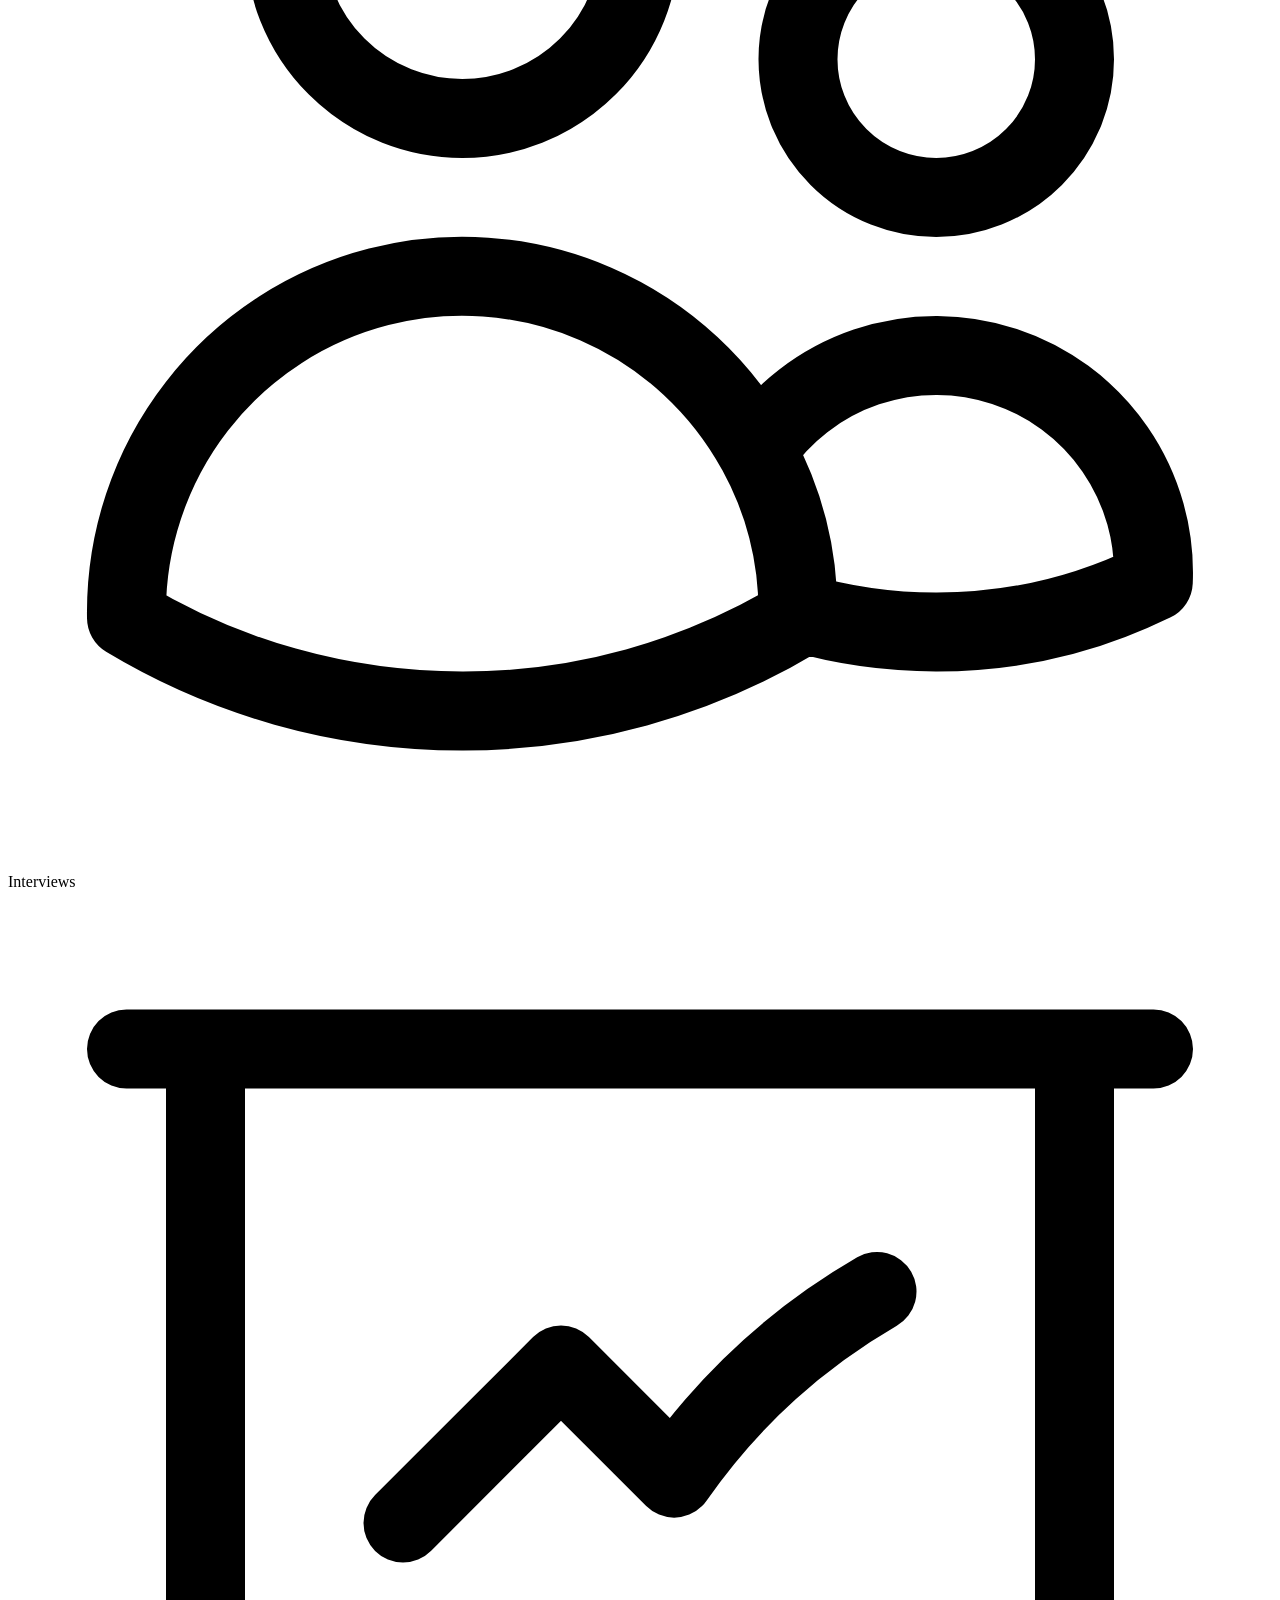
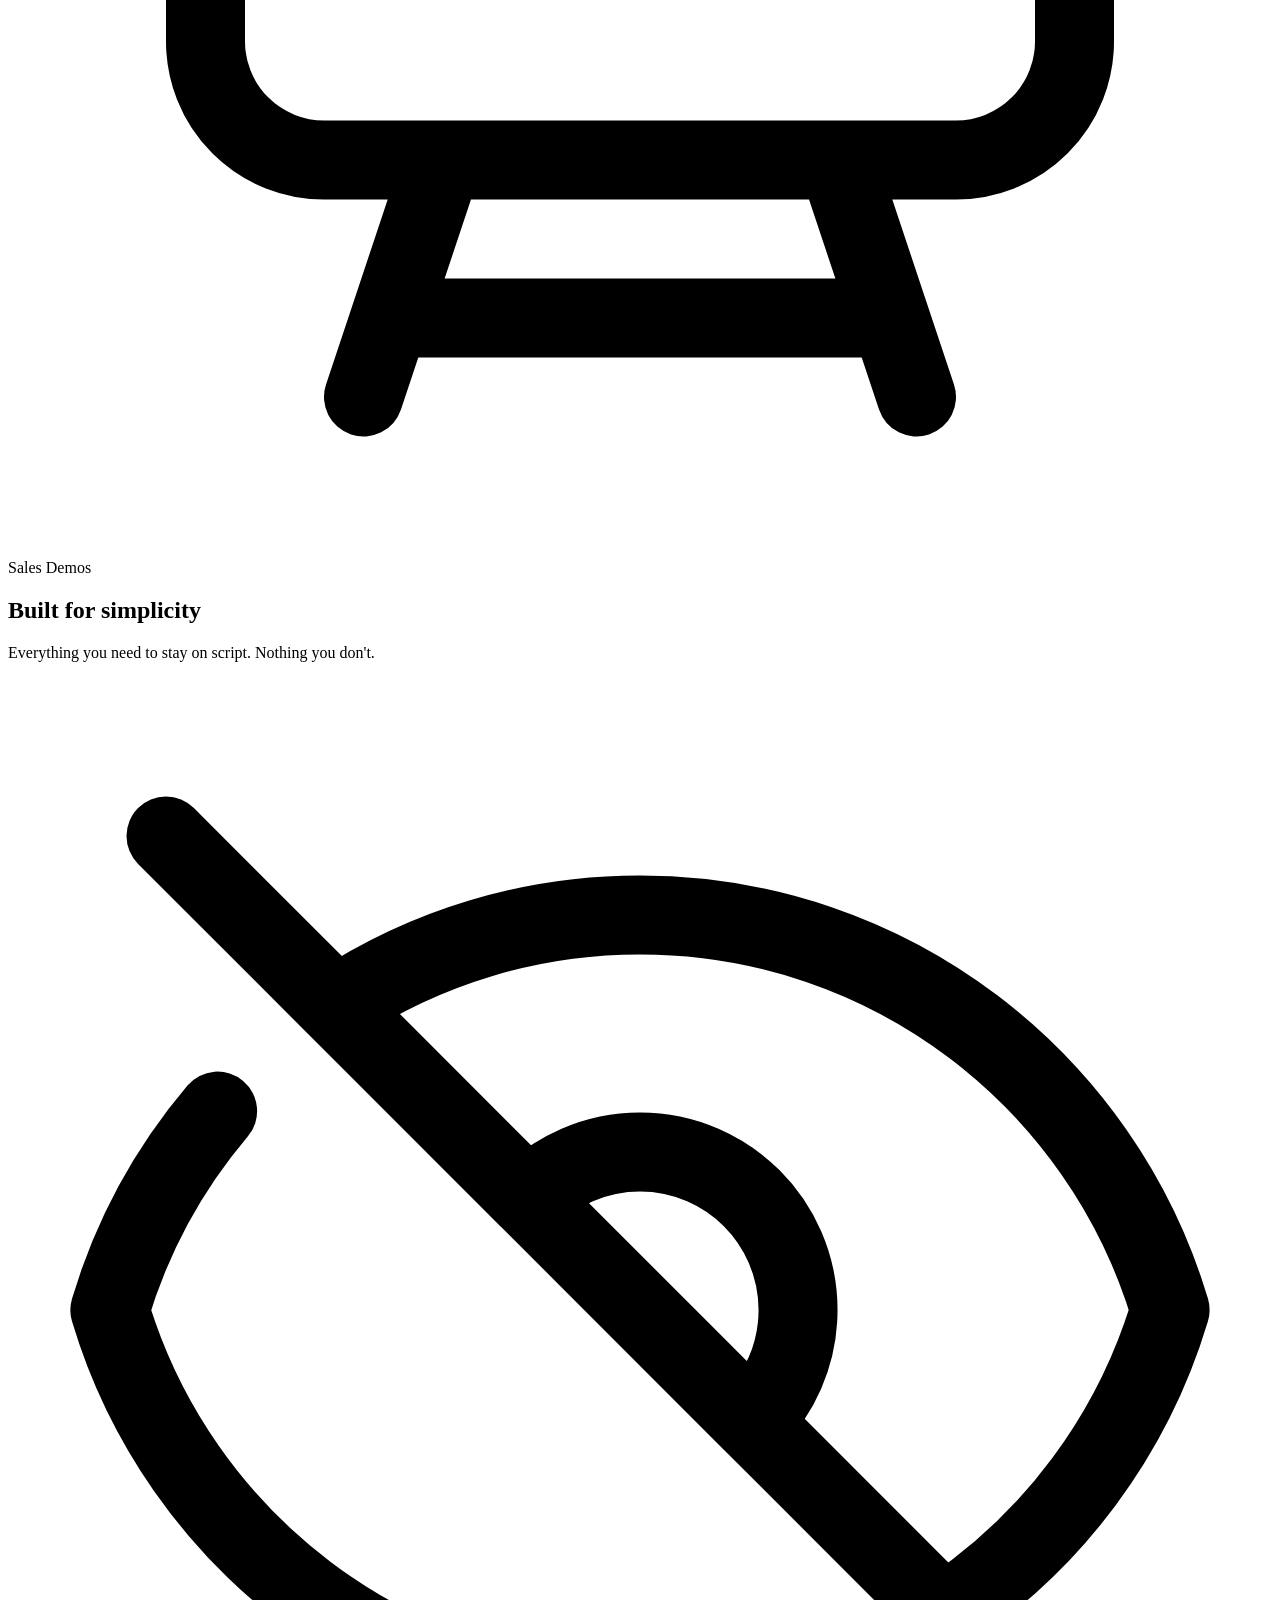
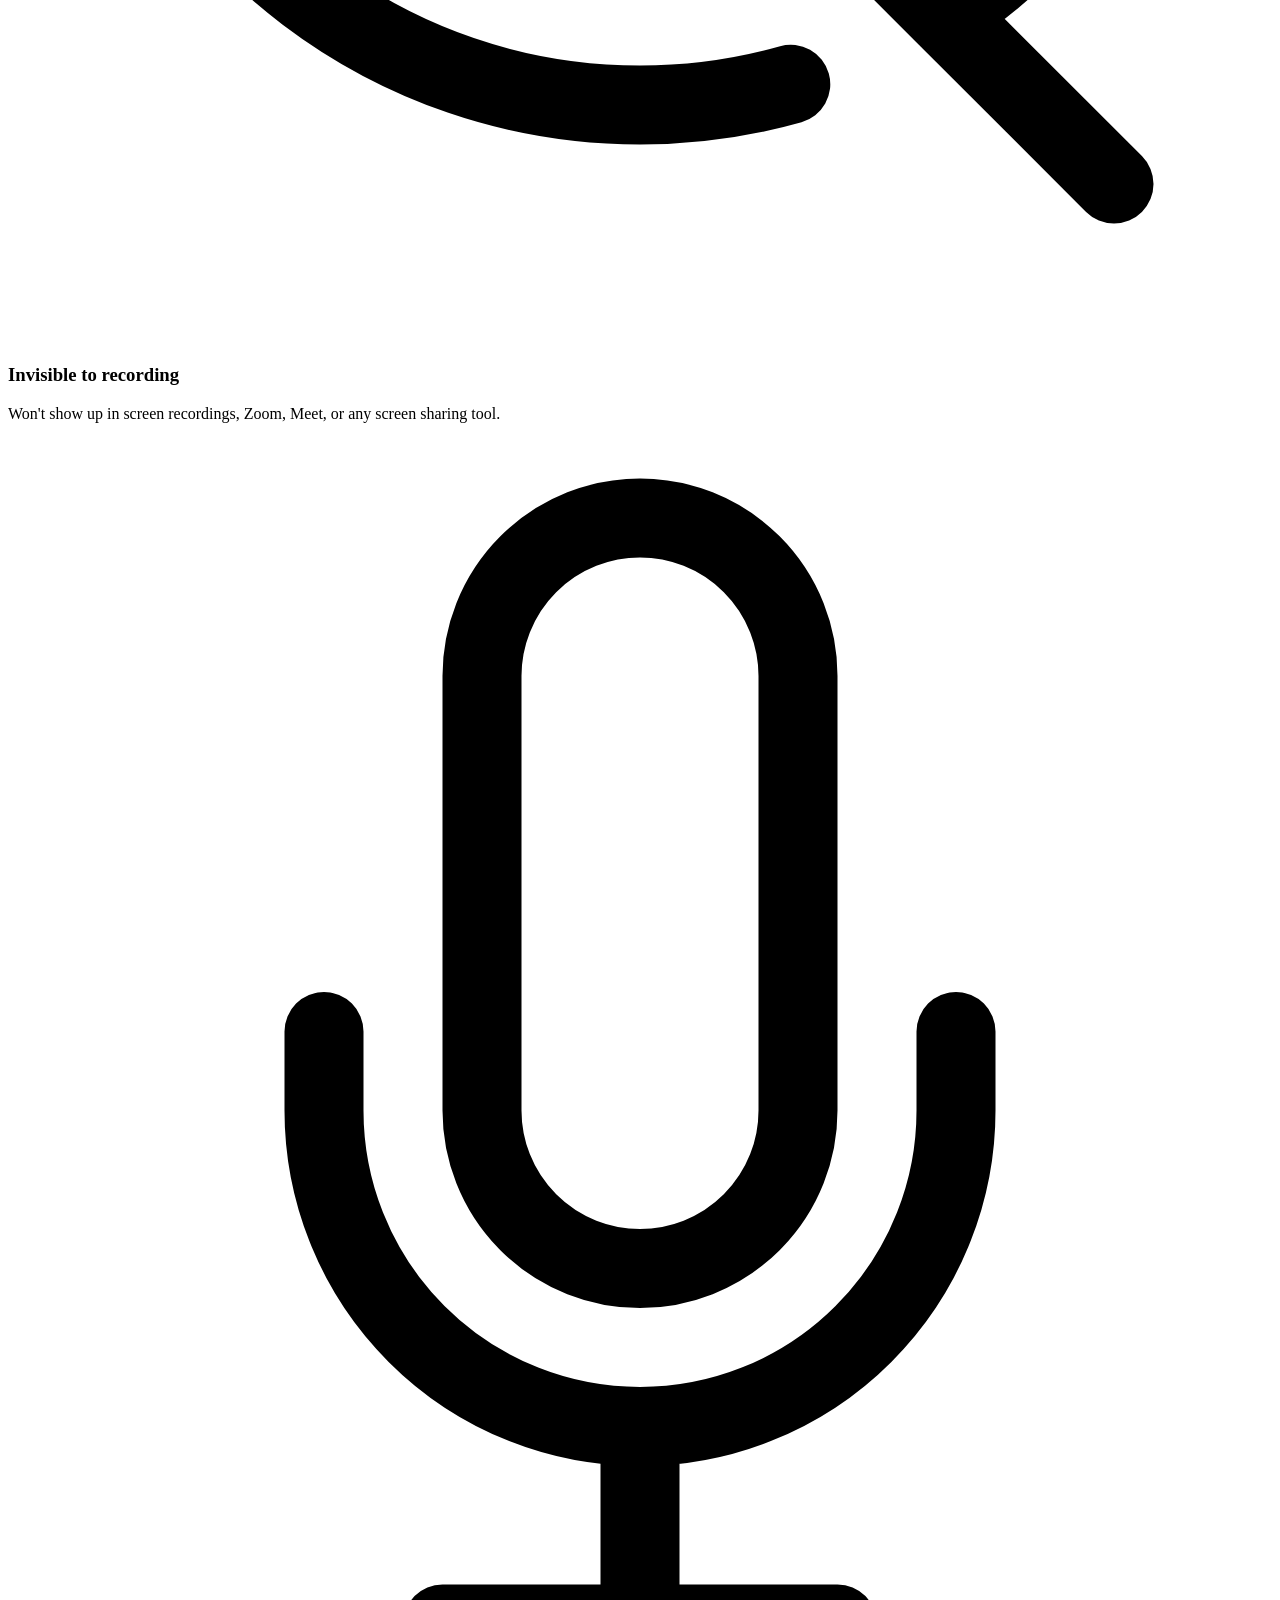
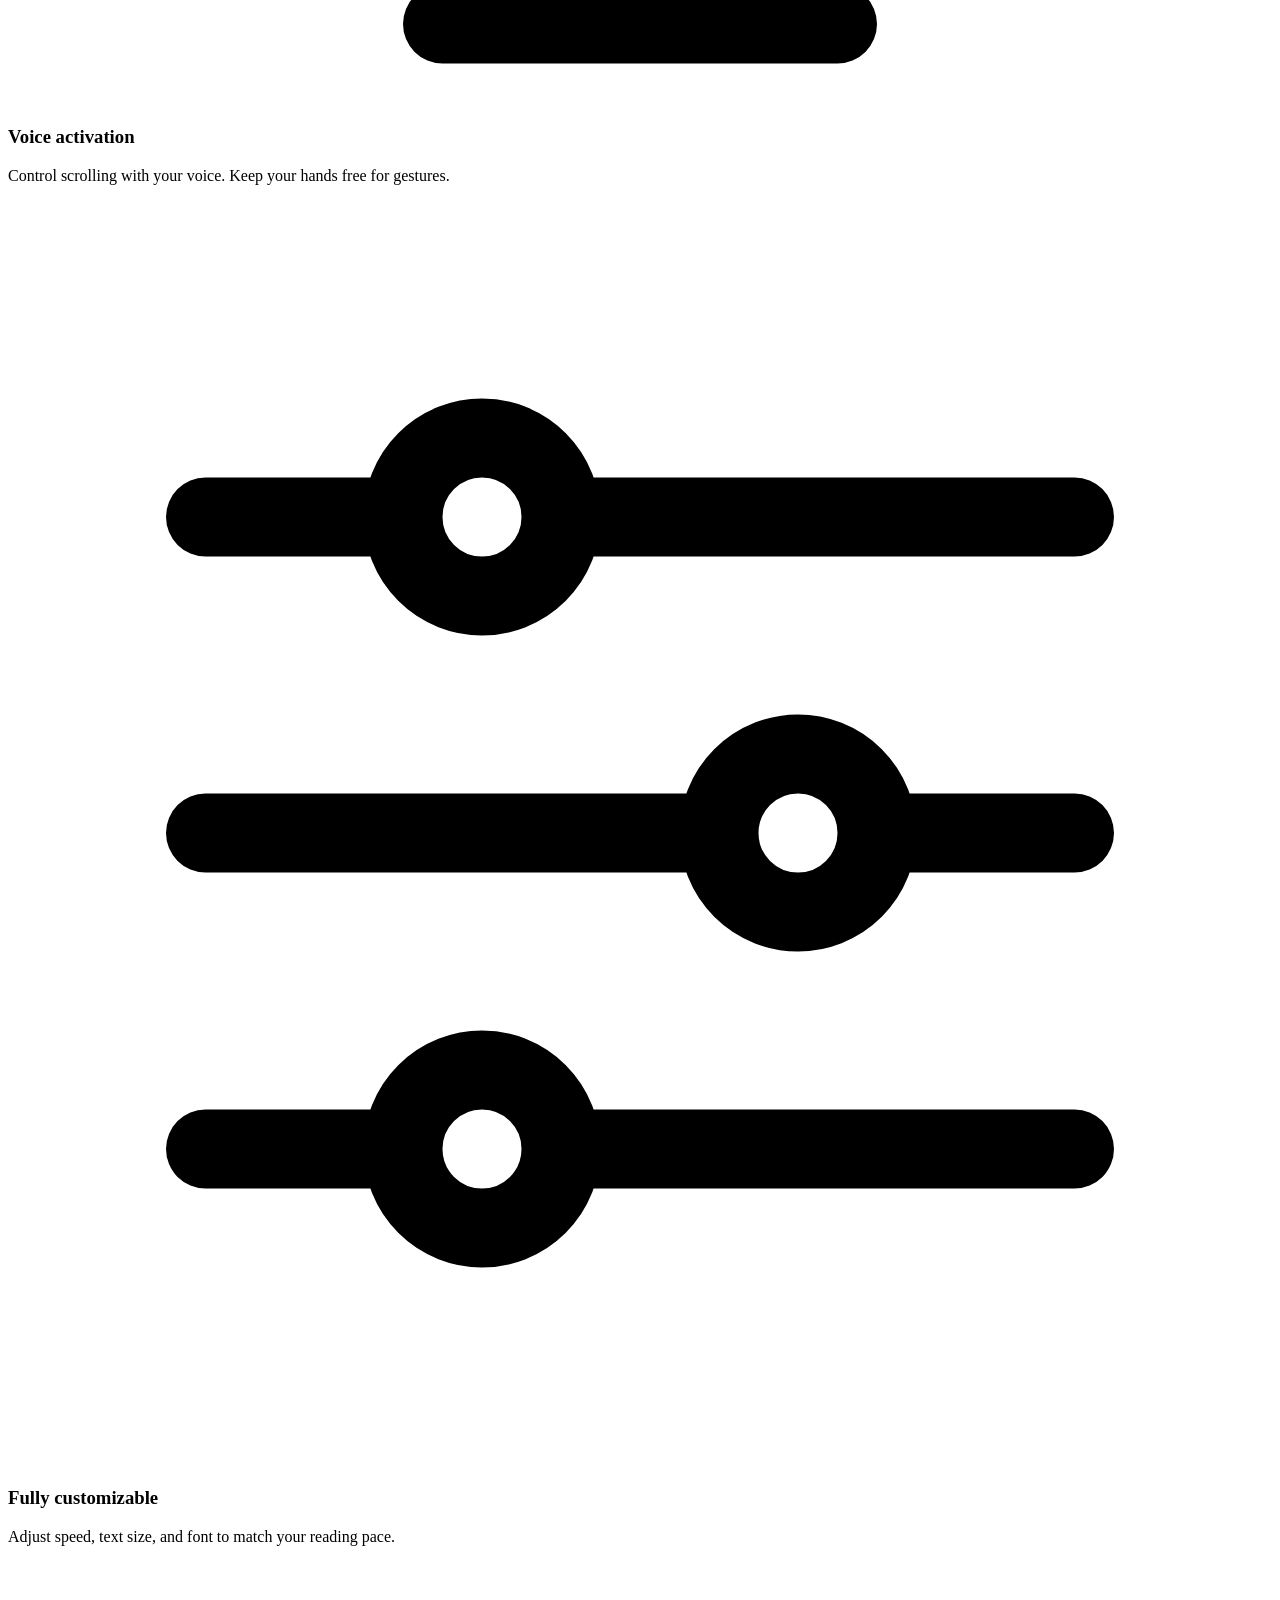
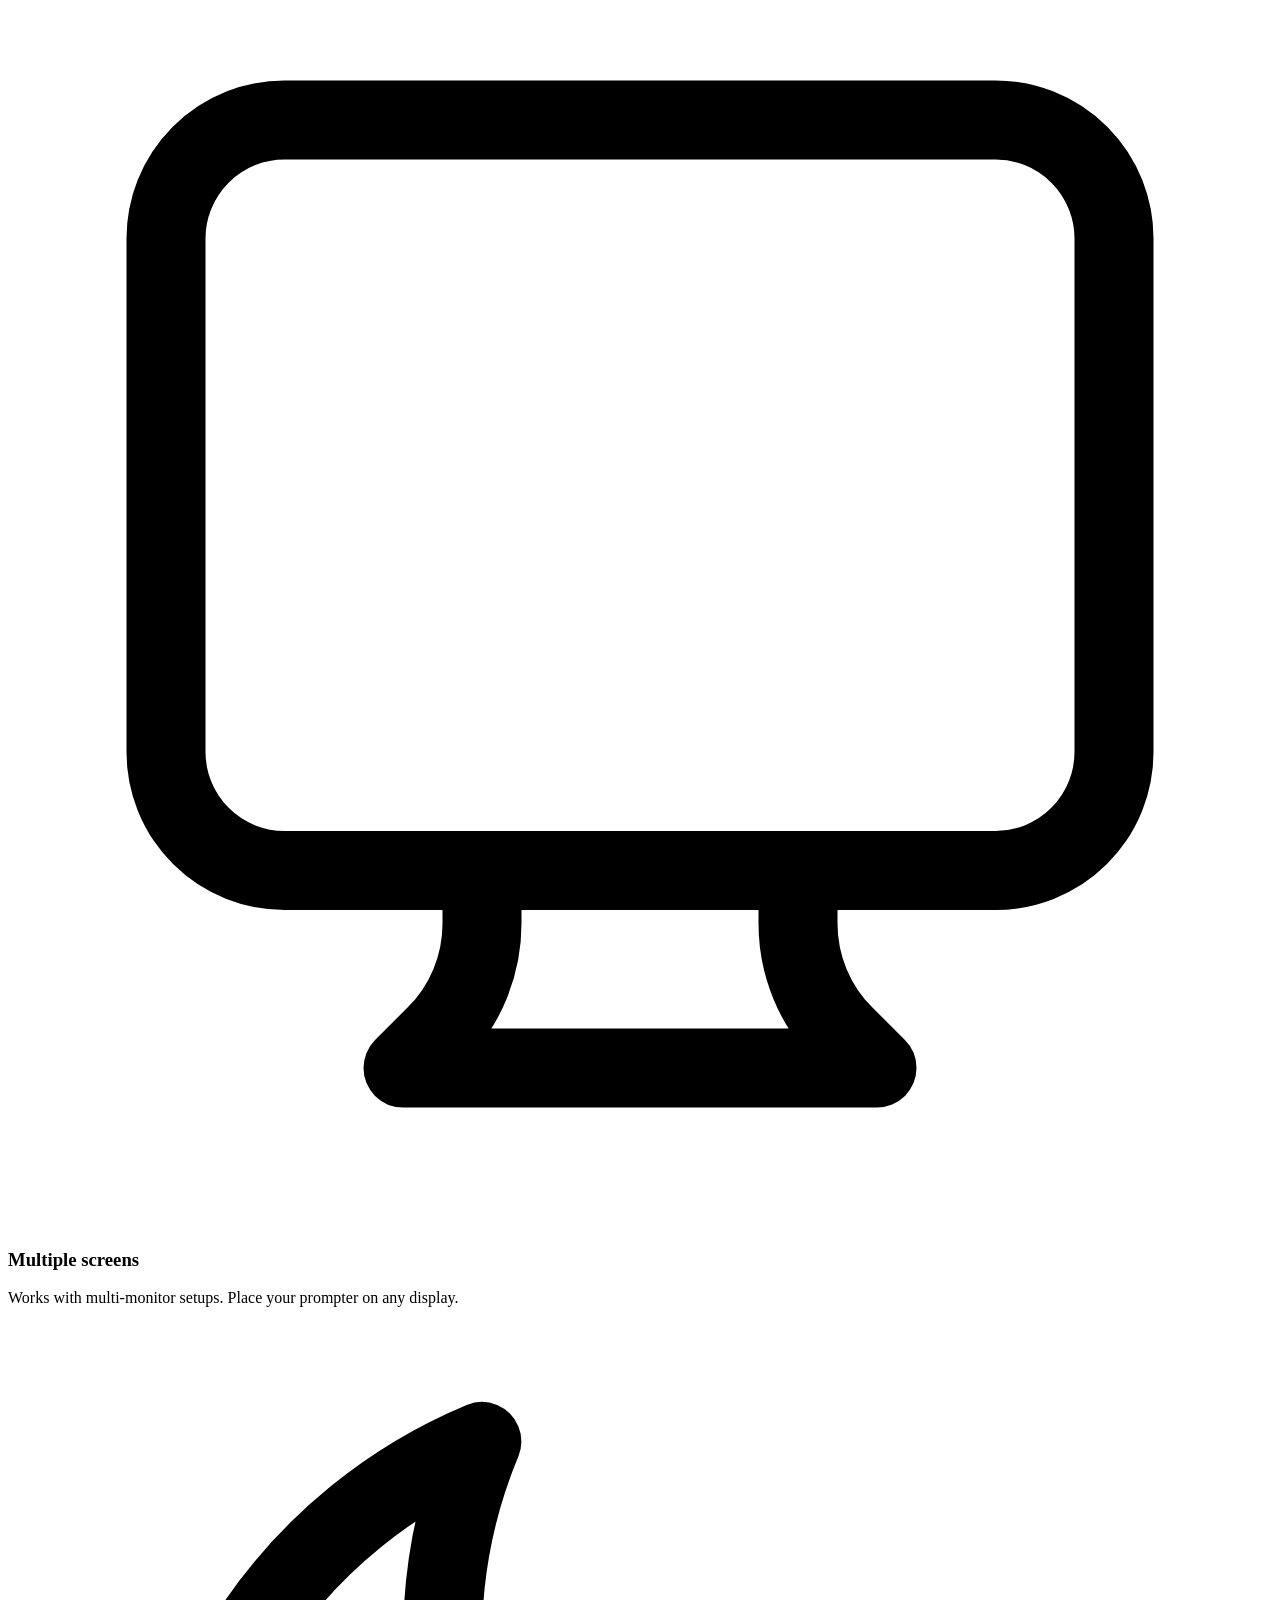
==== commit 1cb3589b: "Add app name" ====
--- a/website/index.html
+++ b/website/index.html
@@ -12,8 +12,6 @@
 </head>
 <body class="bg-white text-zinc-900 antialiased overflow-x-hidden w-full max-w-full">
 
-<nav id="nav"></nav>
-
 <main>
   <!-- Hero -->
   <section class="relative min-h-[50vh] flex flex-col items-center justify-center pt-14 overflow-hidden">
@@ -23,17 +21,18 @@
 
     <div class="relative flex flex-col items-center text-center px-4 sm:px-6 max-w-3xl mx-auto">
       <!-- App icon -->
-      <div class="mb-8 relative">
+      <div class="mb-8 relative flex flex-col justify-center items-center">
         <div class="absolute -inset-4 bg-gradient-to-b from-zinc-200/40 to-transparent rounded-3xl blur-2xl"></div>
-        <img width="80" height="80" class="relative rounded-[18px] shadow-xl shadow-zinc-300/50"
+        <img width="96" height="96" class="relative rounded-[18px] shadow-xl shadow-zinc-300/50"
           src="logo.png"
           alt="NotchPrompter icon" />
+        <p class="mt-3 text-s font-mono font-bold text-gray-600">NotchPrompter.app</p>
       </div>
 
       <!-- Tagline -->
       <h1 class="text-3xl sm:text-4xl md:text-5xl lg:text-6xl font-extrabold tracking-tight leading-[1.05] mb-5">
         <span class="text-zinc-900">Your teleprompter,</span><br/>
-        <span class="bg-gradient-to-r from-blue-600 to-violet-600 bg-clip-text text-transparent">hidden in the notch</span>
+        <span class="bg-gradient-to-t from-orange-500 to-pink-600 bg-clip-text text-transparent">hidden in the notch</span>
       </h1>
 
       <p class="text-base md:text-lg text-zinc-500 max-w-xl leading-relaxed mb-8">
@@ -42,16 +41,22 @@
 
       <!-- CTA -->
       <div class="flex flex-col sm:flex-row items-center gap-3 mb-5">
-        <a href="https://github.com/jpomykala/NotchPrompter/releases/download/2.0.2/notch-prompter.app.zip"
+        <a href="https://github.com/jpomykala/NotchPrompter/releases/"
            class="inline-flex items-center gap-2 bg-zinc-900 text-white font-semibold text-sm px-6 py-3 rounded-xl hover:bg-zinc-800 transition-all">
           <svg class="w-4 h-4" fill="none" viewBox="0 0 24 24" stroke="currentColor" stroke-width="2"><path stroke-linecap="round" stroke-linejoin="round" d="M4 16v2a2 2 0 002 2h12a2 2 0 002-2v-2M7 10l5 5m0 0l5-5m-5 5V3"/></svg>
-          Download Now
+          Download for free
         </a>
-
-        <a class="gumroad-button" href="https://jpomykala.gumroad.com/l/notchprompter" data-gumroad-overlay-checkout="true">Donate via</a>
-      </div>
-
-      <p class="text-xs text-zinc-400">macOS Ventura or newer · Apple Silicon &amp; Intel · MIT License</p>
+        <a class="gumroad-button" href="https://jpomykala.gumroad.com/l/notchprompter" data-gumroad-overlay-checkout="true">Sponsor if happy ❤️</a>
+      </div>
+
+      <p class="text-xs text-zinc-400 mb-2">
+        macOS Sonoma or newer · Apple Silicon &amp; Intel · MIT License
+      </p>
+      <a href="https://github.com/jpomykala/NotchPrompter" target="_blank" rel="noopener noreferrer"
+         class="inline-flex items-center gap-1.5 text-xs font-medium text-zinc-500 hover:text-zinc-900 transition-colors">
+        <svg class="w-4 h-4" viewBox="0 0 24 24" fill="currentColor"><path d="M12 0C5.37 0 0 5.37 0 12c0 5.31 3.435 9.795 8.205 11.385.6.105.825-.255.825-.57 0-.285-.015-1.23-.015-2.235-3.015.555-3.795-.735-4.035-1.41-.135-.345-.72-1.41-1.23-1.695-.42-.225-1.02-.78-.015-.795.945-.015 1.62.87 1.845 1.23 1.08 1.815 2.805 1.305 3.495.99.105-.78.42-1.305.765-1.605-2.67-.3-5.46-1.335-5.46-5.925 0-1.305.465-2.385 1.23-3.225-.12-.3-.54-1.53.12-3.18 0 0 1.005-.315 3.3 1.23.96-.27 1.98-.405 3-.405s2.04.135 3 .405c2.295-1.56 3.3-1.23 3.3-1.23.66 1.65.24 2.88.12 3.18.765.84 1.23 1.905 1.23 3.225 0 4.605-2.805 5.625-5.475 5.925.435.375.81 1.095.81 2.22 0 1.605-.015 2.895-.015 3.3 0 .315.225.69.825.57A12.02 12.02 0 0024 12c0-6.63-5.37-12-12-12z"/></svg>
+        Open-source - view code on GitHub
+      </a>
     </div>
   </section>
 
@@ -161,6 +166,24 @@
     </div>
   </section>
 
+  <!-- Meet the maker -->
+  <section class="max-w-4xl mx-auto px-4 sm:px-6 pb-12">
+    <div class="flex flex-col sm:flex-row items-center sm:items-start gap-8 py-12 sm:py-16 px-6 sm:px-10 rounded-2xl bg-zinc-50 border border-zinc-200">
+      <img src="https://jpomykala.com/assets/me-2025.jpeg" alt="Jakub Pomykała" class="w-24 h-24 rounded-full object-cover border-2 border-zinc-200 shadow-sm flex-shrink-0" />
+      <div class="text-center sm:text-left">
+        <p class="text-xs font-medium uppercase tracking-[0.15em] text-zinc-400 mb-2">Made in Poland by a real human</p>
+        <h2 class="text-xl md:text-2xl font-bold tracking-tight text-zinc-900 mb-3">Hi, I'm Jakub</h2>
+        <p class="text-sm text-zinc-500 leading-relaxed mb-3">
+          I'm terrible at recording videos; I always forget what I want to say. There are prompter apps for iPhone and iPad, but the setup and copy‑pasting felt way too tedious. So I built a native Mac solution that sits right in the notch to help you keep eye contact with the camera.
+          It's simple, it works well, and I'd love for you to try it, share feedback, or even contribute to the code.
+          <br/>
+          <br/>
+          Thanks!
+        </p>
+      </div>
+    </div>
+  </section>
+
   <!-- CTA -->
   <section class="max-w-4xl mx-auto px-4 sm:px-6 pb-24">
     <div class="text-center py-12 sm:py-16 px-4 sm:px-8 rounded-2xl bg-zinc-50 border border-zinc-200">
@@ -169,21 +192,35 @@
         Get NotchPrompter and never lose your talking points again.
       </p>
       <div class="flex flex-col sm:flex-row items-center justify-center gap-3 mb-5">
-        <a href="https://github.com/jpomykala/NotchPrompter/releases/download/2.0.2/notch-prompter.app.zip"
+        <a href="https://github.com/jpomykala/NotchPrompter/releases/"
            class="inline-flex items-center gap-2 bg-zinc-900 text-white font-semibold text-sm px-6 py-3 rounded-xl hover:bg-zinc-800 transition-all">
           <svg class="w-4 h-4" fill="none" viewBox="0 0 24 24" stroke="currentColor" stroke-width="2"><path stroke-linecap="round" stroke-linejoin="round" d="M4 16v2a2 2 0 002 2h12a2 2 0 002-2v-2M7 10l5 5m0 0l5-5m-5 5V3"/></svg>
-          Download Now
+          Download for free
         </a>
-        <a class="gumroad-button" href="https://jpomykala.gumroad.com/l/notchprompter" data-gumroad-overlay-checkout="true">Donate via</a>
-      </div>
-      <p class="text-[11px] text-zinc-400">
-        macOS Ventura or newer · Apple Silicon &amp; Intel · MIT License
-      </p>
+        <a class="gumroad-button" href="https://jpomykala.gumroad.com/l/notchprompter" data-gumroad-overlay-checkout="true">Sponsor if happy ❤️</a>
+      </div>
+      <p class="text-sm text-zinc-400 mb-2">
+        macOS Sonoma or newer · Apple Silicon &amp; Intel · MIT License
+      </p>
+      <a href="https://github.com/jpomykala/NotchPrompter" target="_blank" rel="noopener noreferrer"
+         class="inline-flex items-center gap-1.5 text-xs font-medium text-zinc-500 hover:text-zinc-900 transition-colors">
+        <svg class="w-4 h-4" viewBox="0 0 24 24" fill="currentColor"><path d="M12 0C5.37 0 0 5.37 0 12c0 5.31 3.435 9.795 8.205 11.385.6.105.825-.255.825-.57 0-.285-.015-1.23-.015-2.235-3.015.555-3.795-.735-4.035-1.41-.135-.345-.72-1.41-1.23-1.695-.42-.225-1.02-.78-.015-.795.945-.015 1.62.87 1.845 1.23 1.08 1.815 2.805 1.305 3.495.99.105-.78.42-1.305.765-1.605-2.67-.3-5.46-1.335-5.46-5.925 0-1.305.465-2.385 1.23-3.225-.12-.3-.54-1.53.12-3.18 0 0 1.005-.315 3.3 1.23.96-.27 1.98-.405 3-.405s2.04.135 3 .405c2.295-1.56 3.3-1.23 3.3-1.23.66 1.65.24 2.88.12 3.18.765.84 1.23 1.905 1.23 3.225 0 4.605-2.805 5.625-5.475 5.925.435.375.81 1.095.81 2.22 0 1.605-.015 2.895-.015 3.3 0 .315.225.69.825.57A12.02 12.02 0 0024 12c0-6.63-5.37-12-12-12z"/></svg>
+        Open-source - view code on GitHub
+      </a>
     </div>
   </section>
 </main>
 
-<footer id="footer"></footer>
+<footer class="border-t border-zinc-200">
+  <div class="max-w-4xl mx-auto px-4 sm:px-6 py-8">
+    <div class="flex flex-col sm:flex-row justify-between items-center gap-4">
+      <p class="text-xs text-zinc-500">&copy; 2026 NotchPrompter · MIT License</p>
+      <div class="flex flex-wrap items-center justify-center sm:justify-end gap-1">
+        <a href="/privacy-policy.html" class="text-sm font-medium text-zinc-500 hover:text-zinc-900 px-4 py-2.5 rounded-xl hover:bg-zinc-100 border border-zinc-200 transition-colors">Privacy Policy</a>
+      </div>
+    </div>
+  </div>
+</footer>
 
 <script type="module" src="/src/main.js"></script>
 <script src="https://gumroad.com/js/gumroad.js"></script>
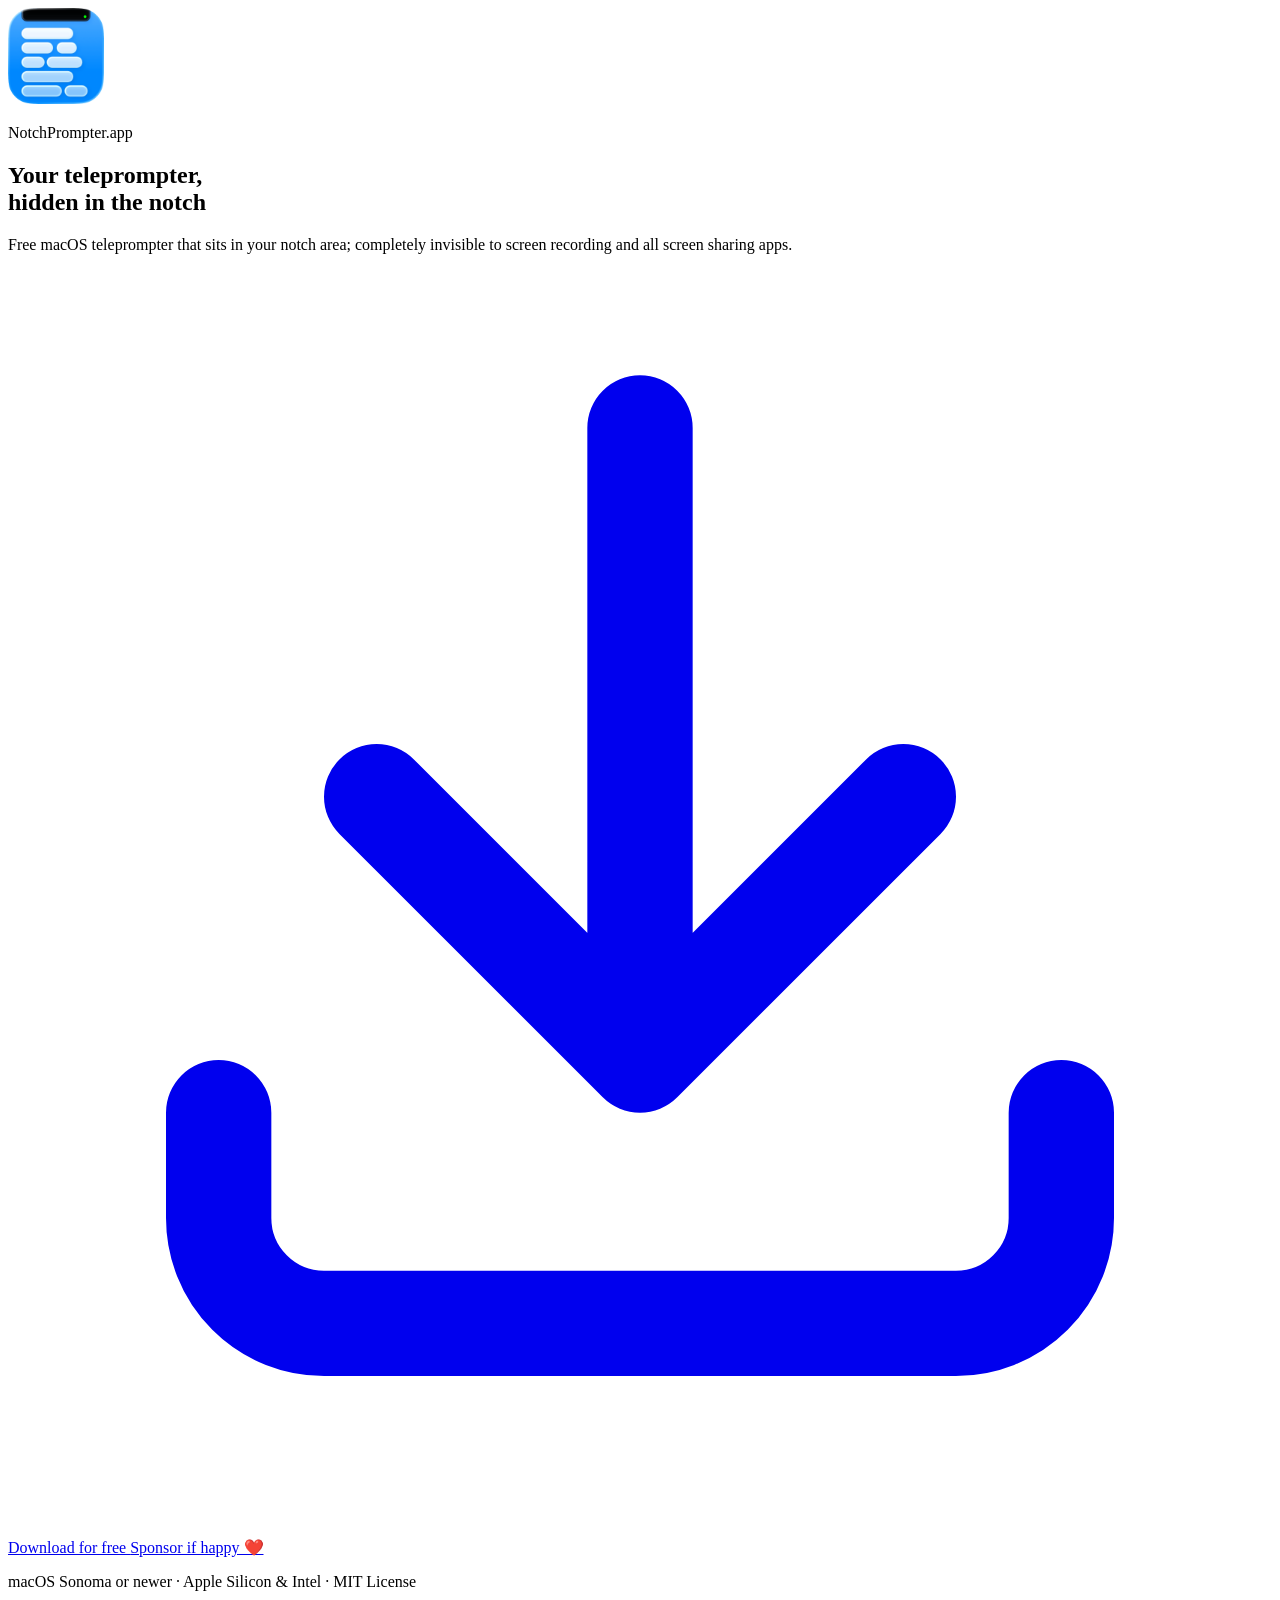
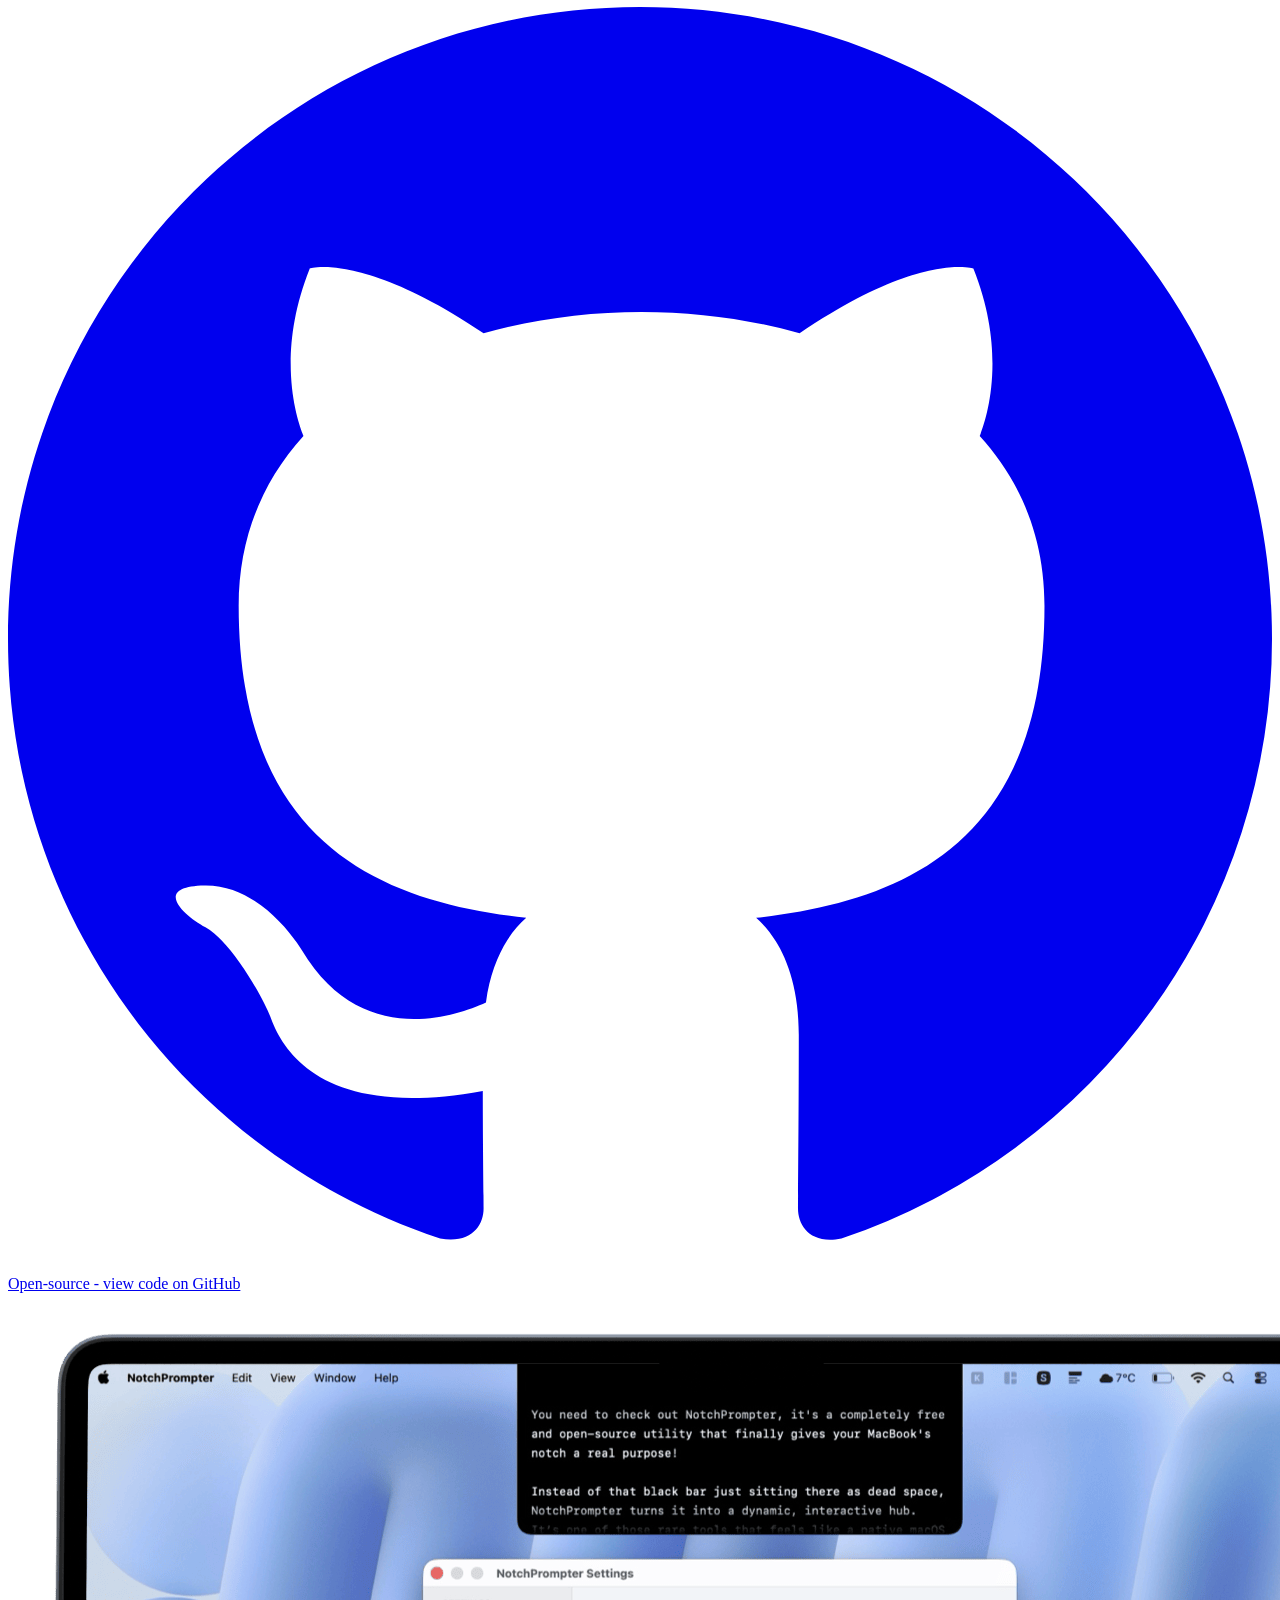
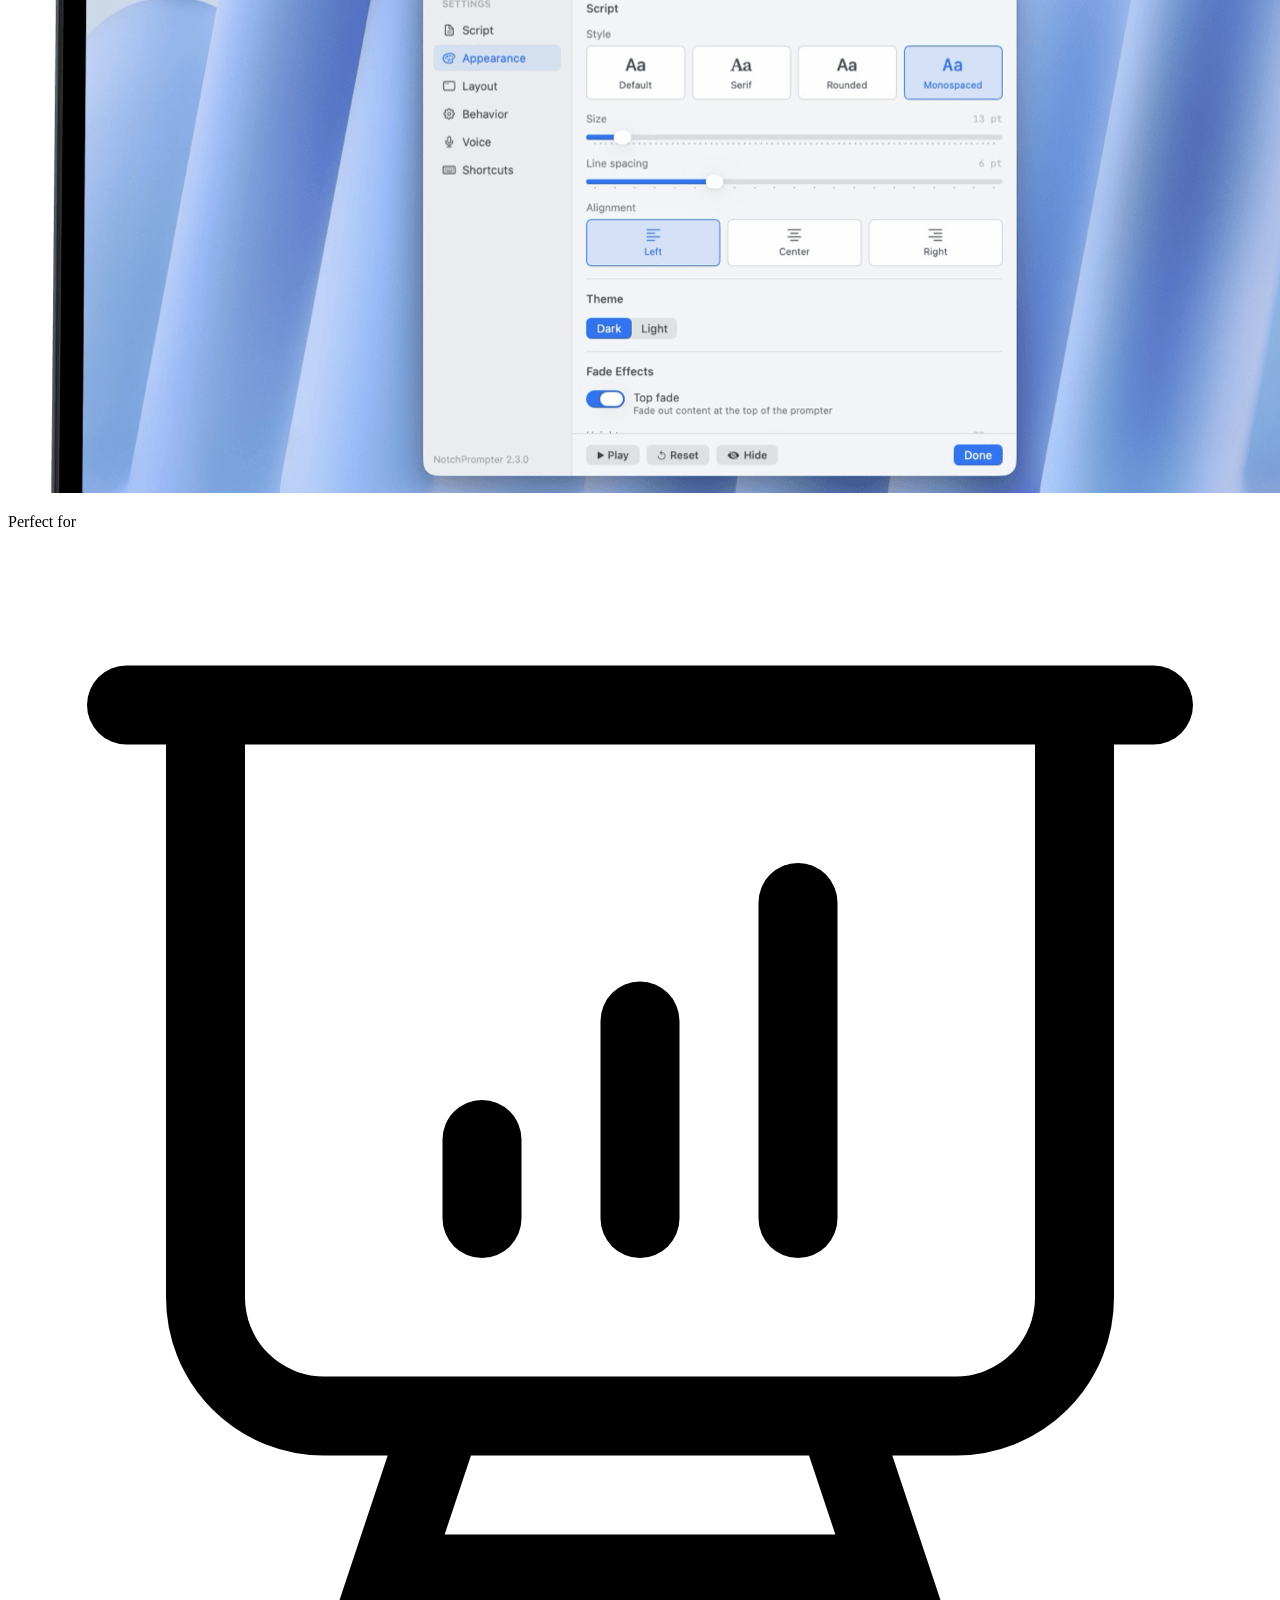
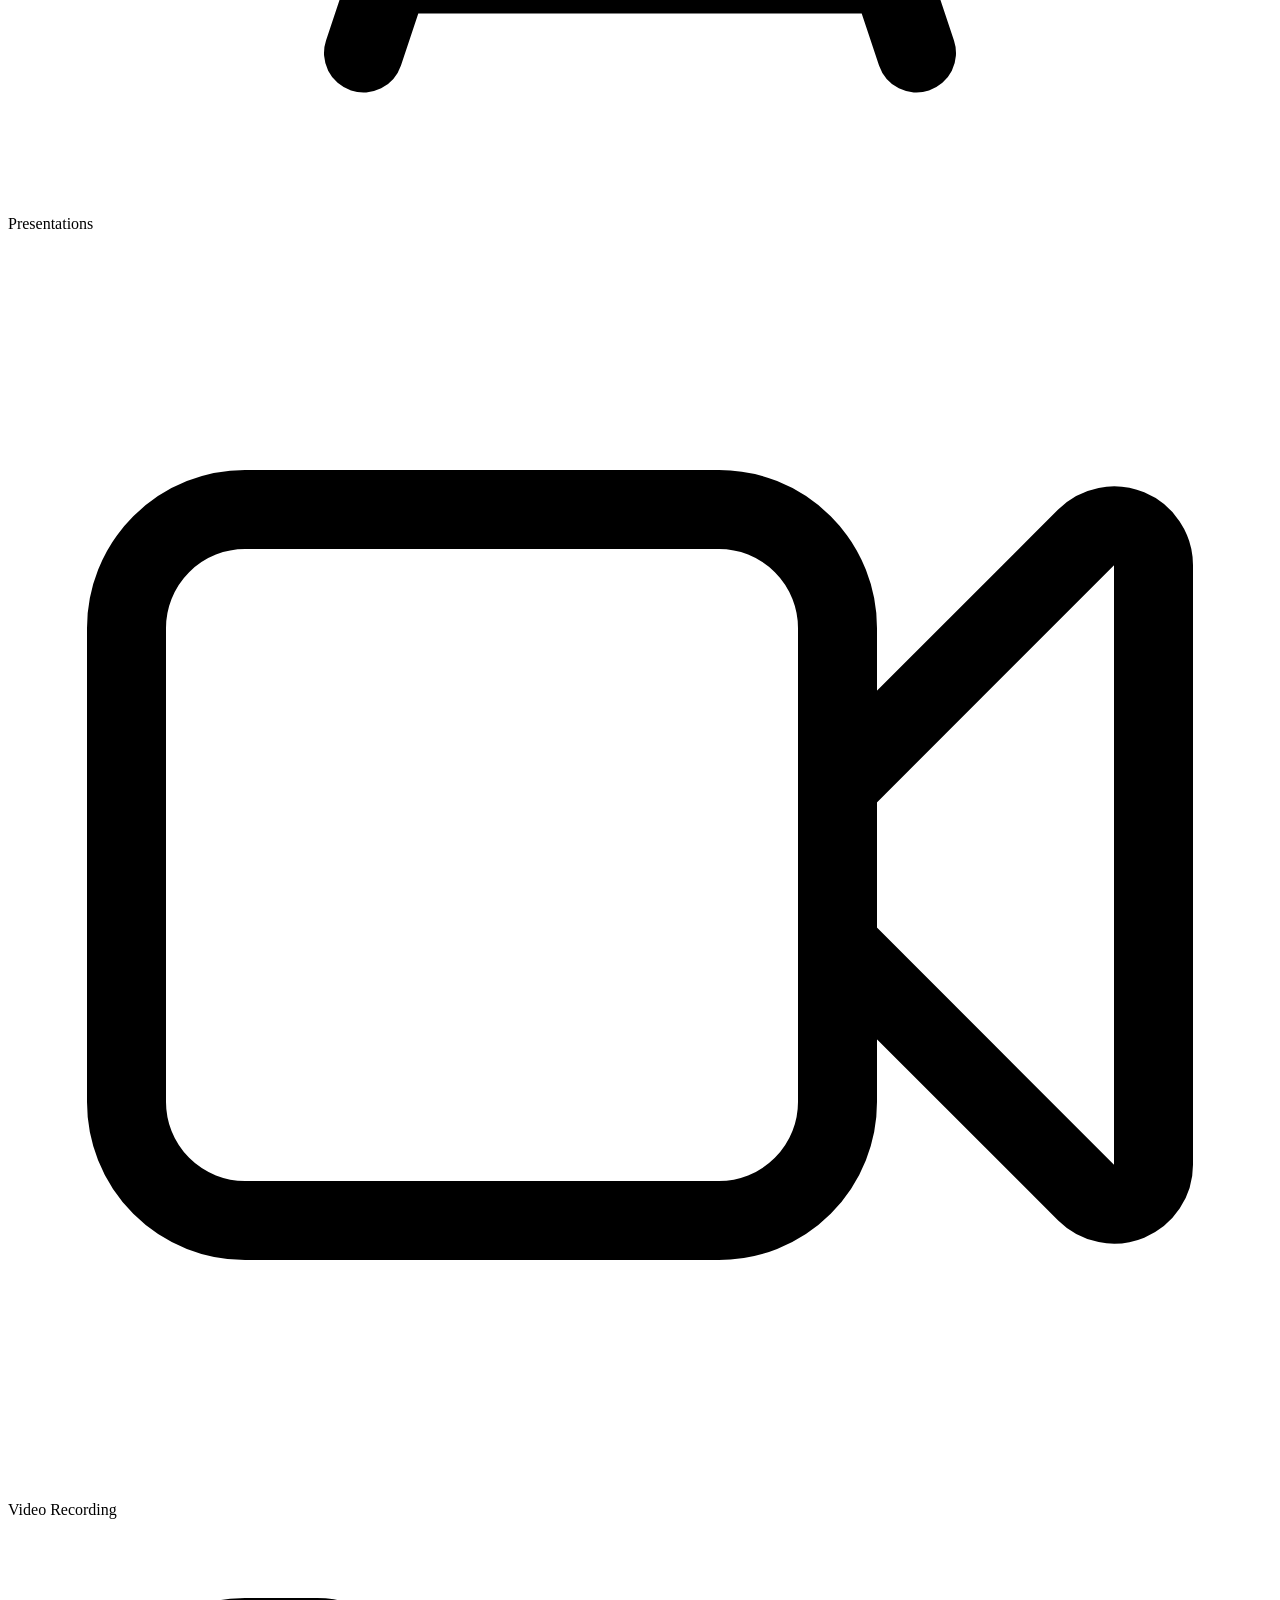
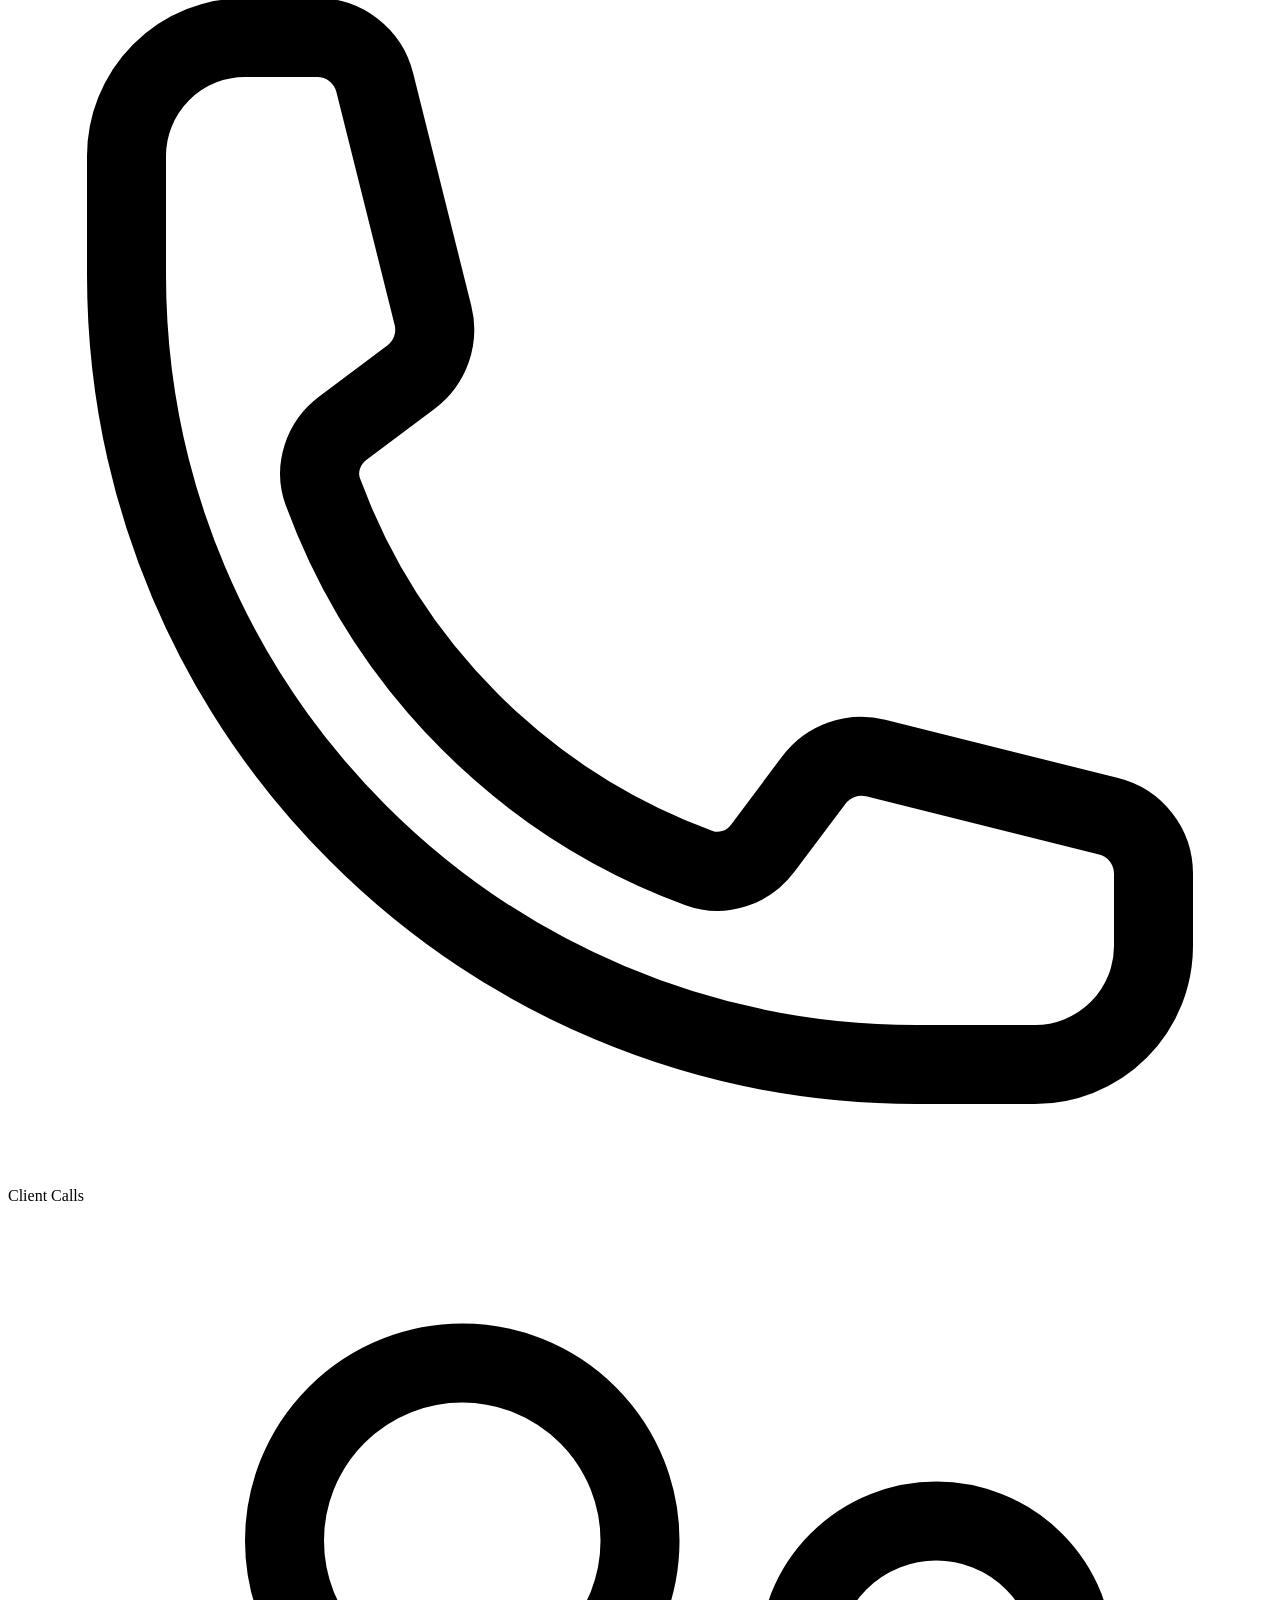
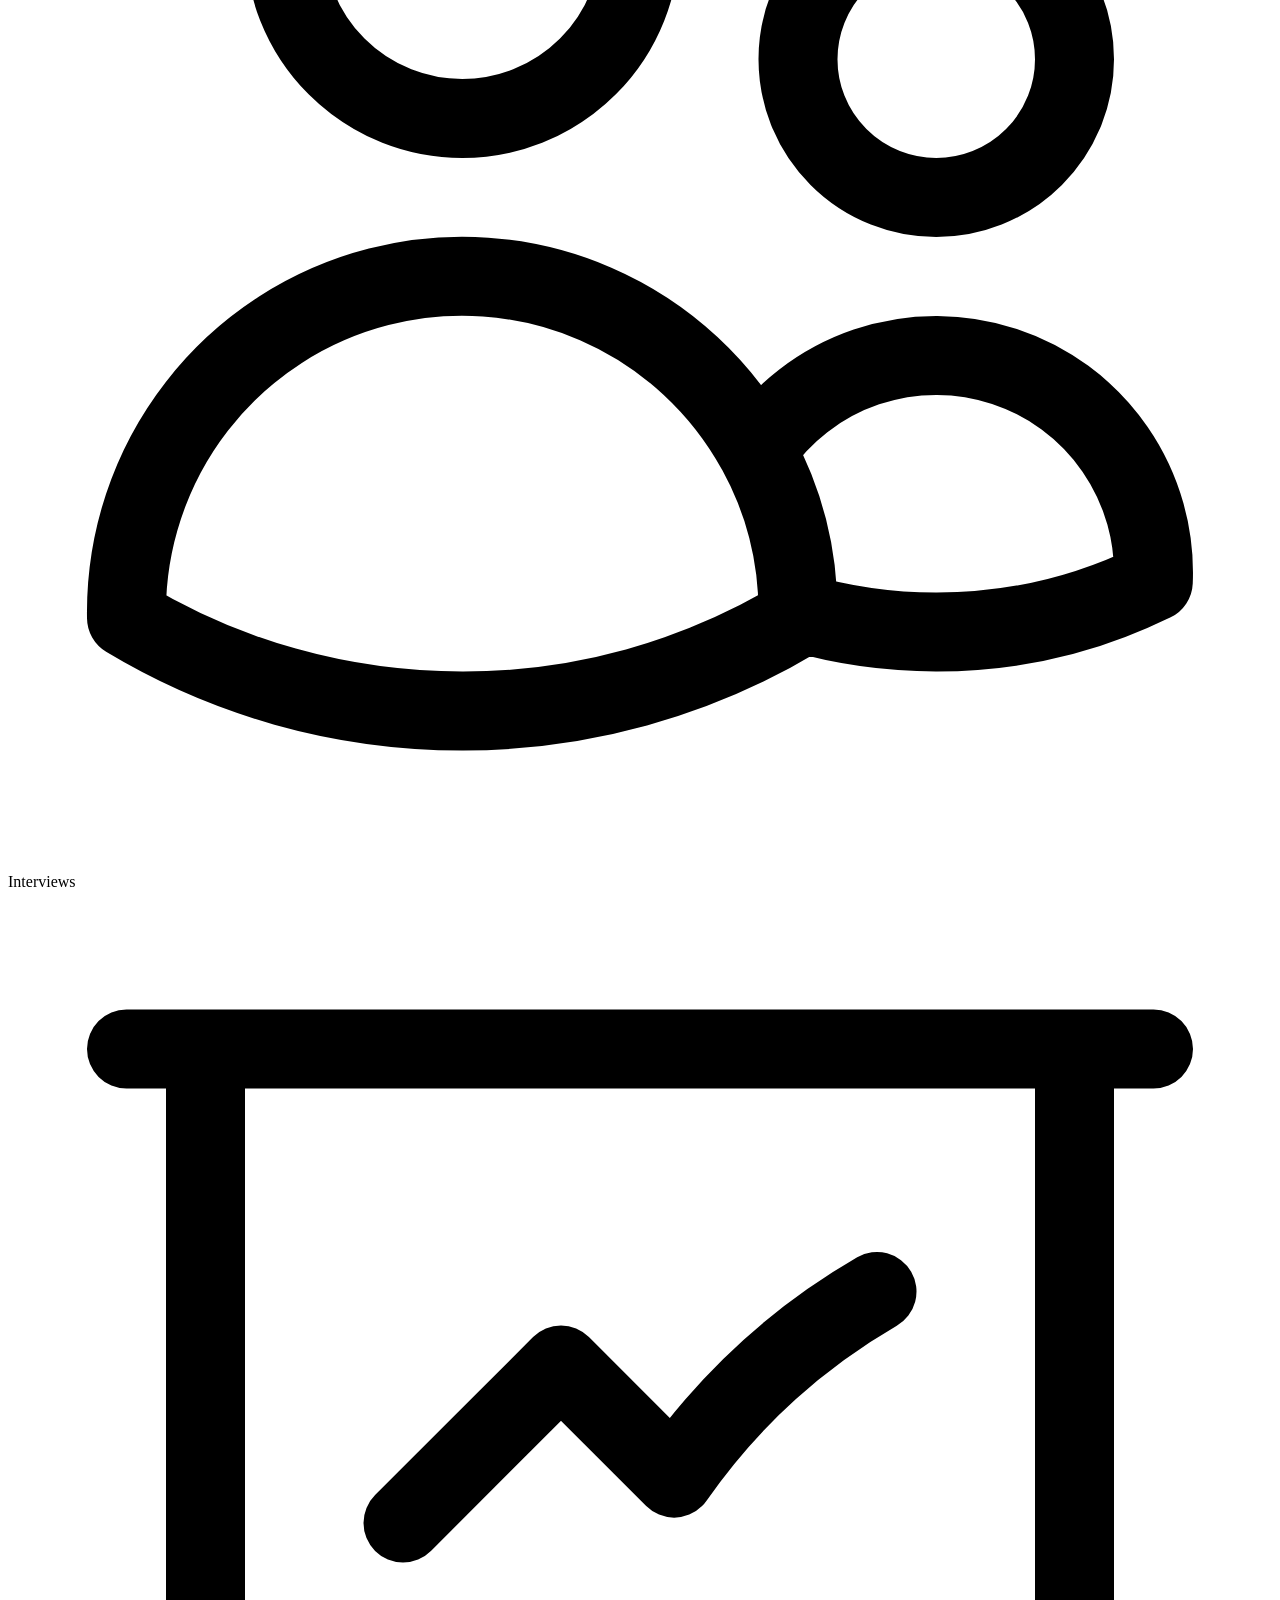
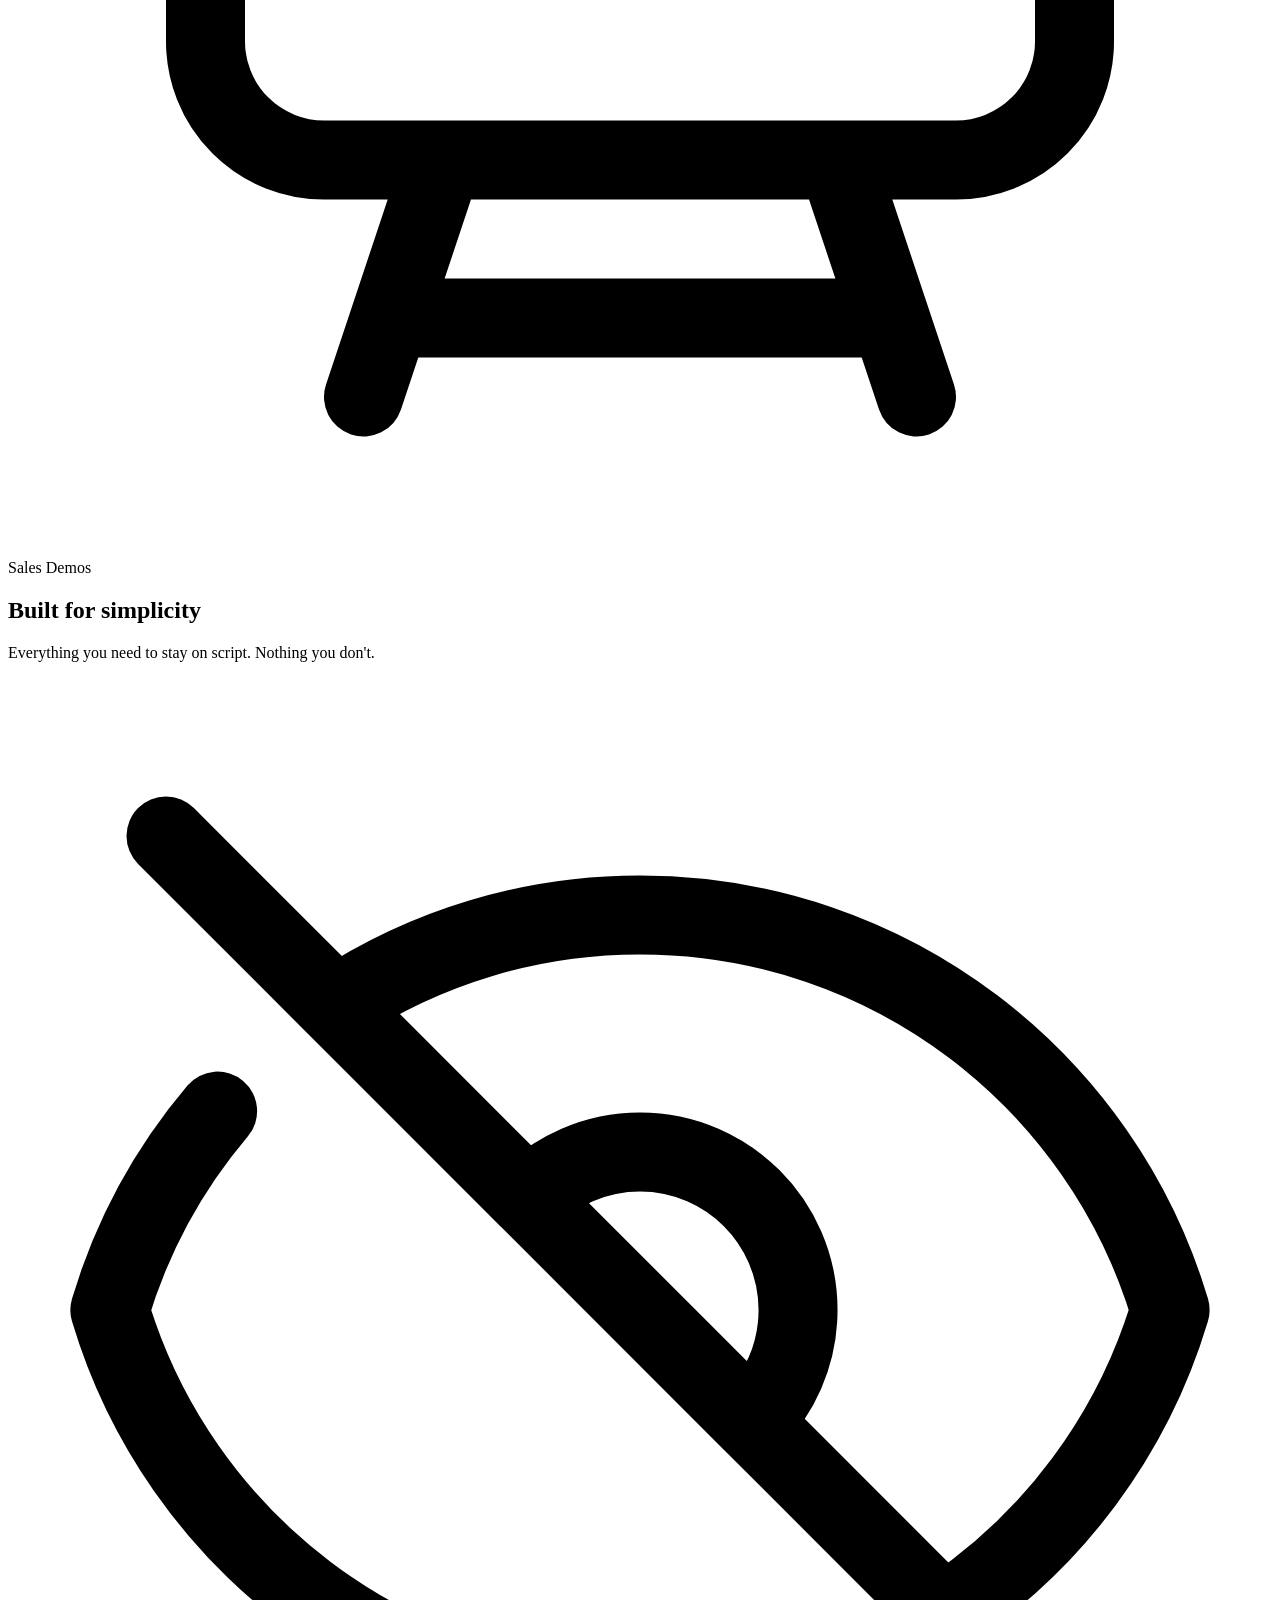
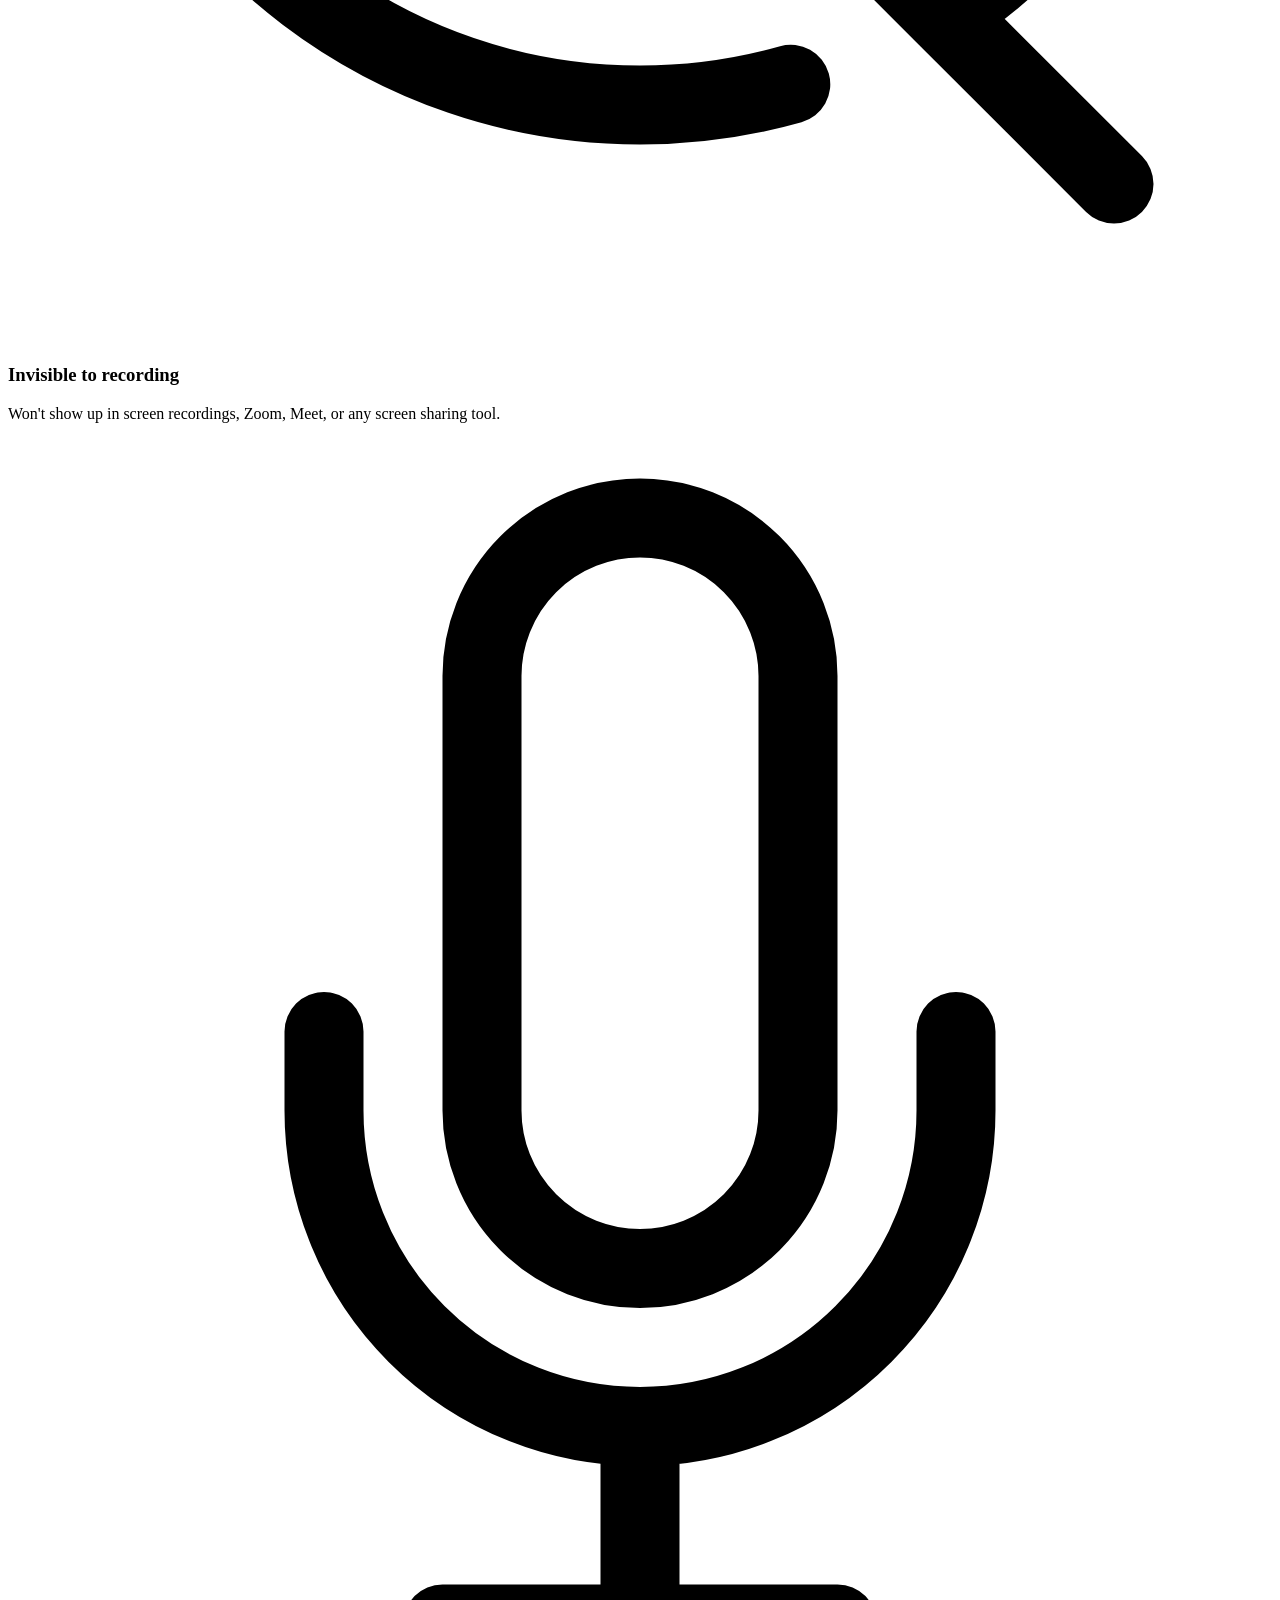
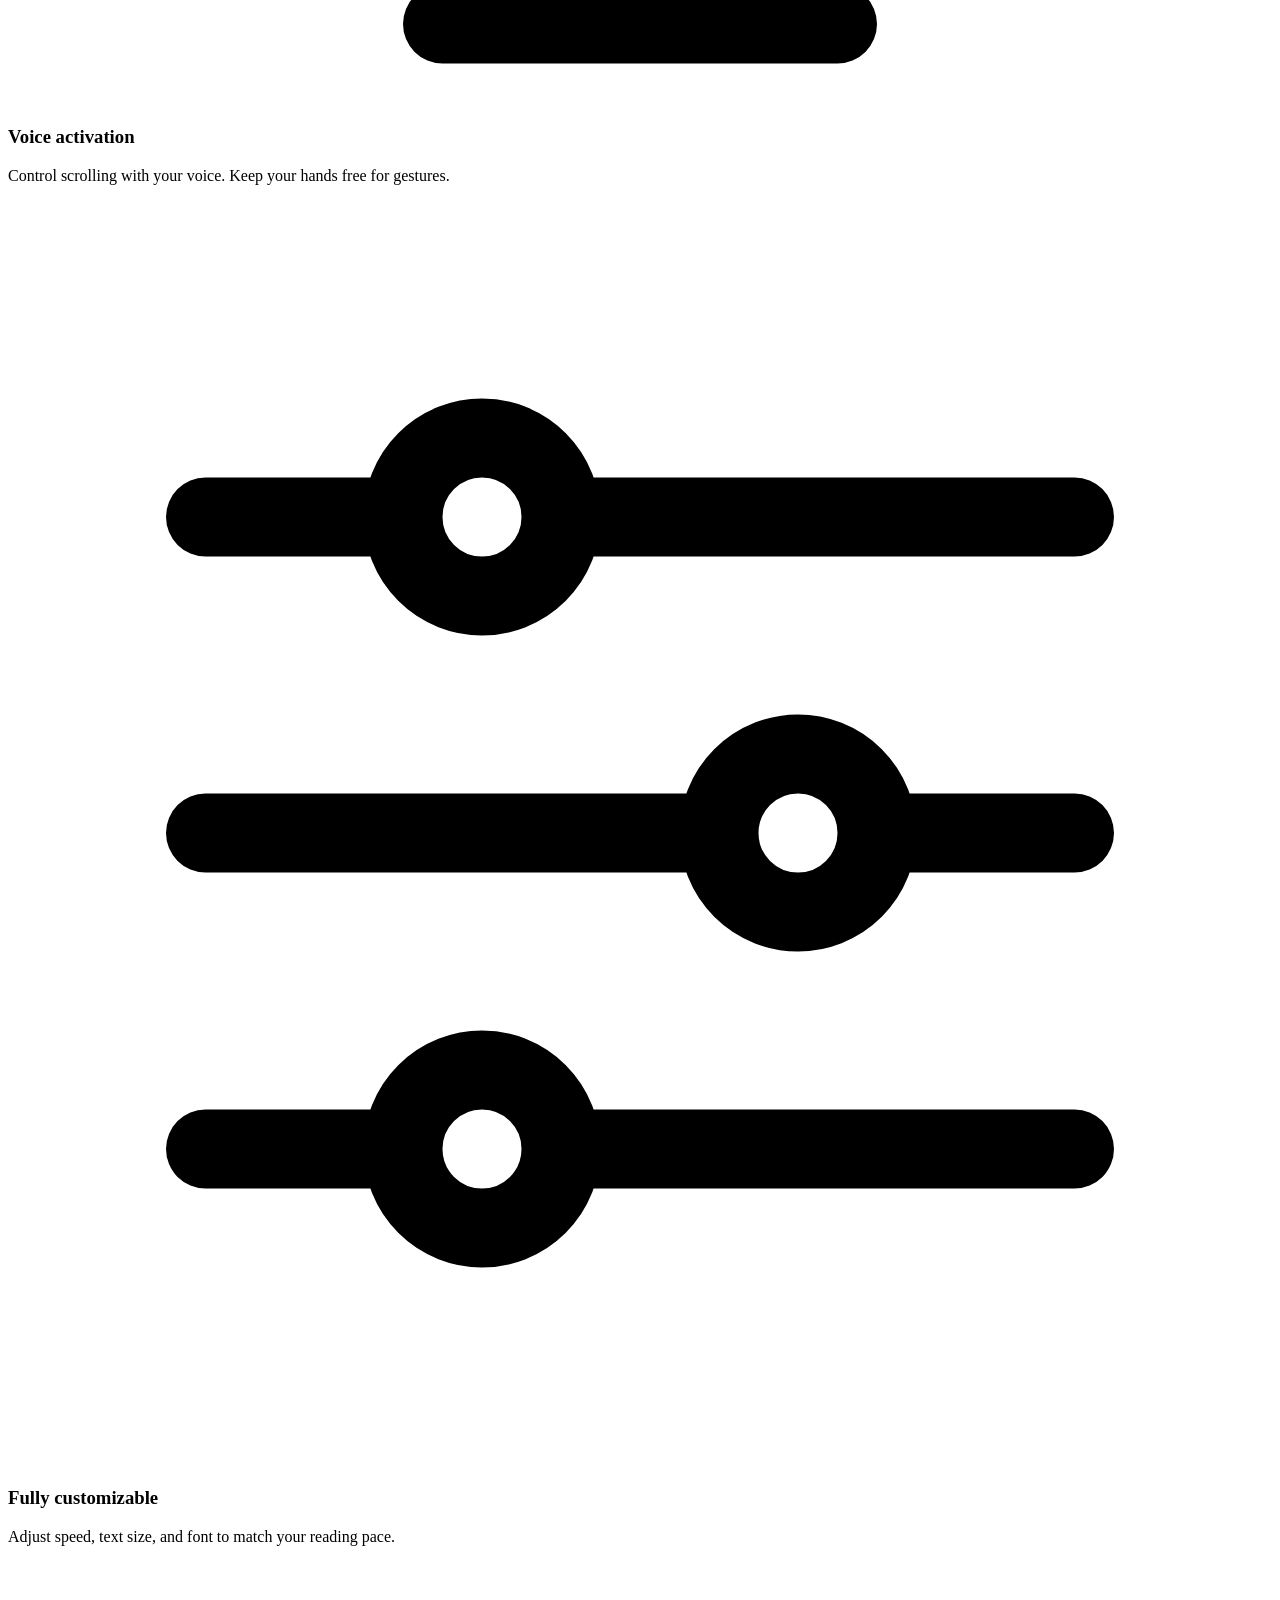
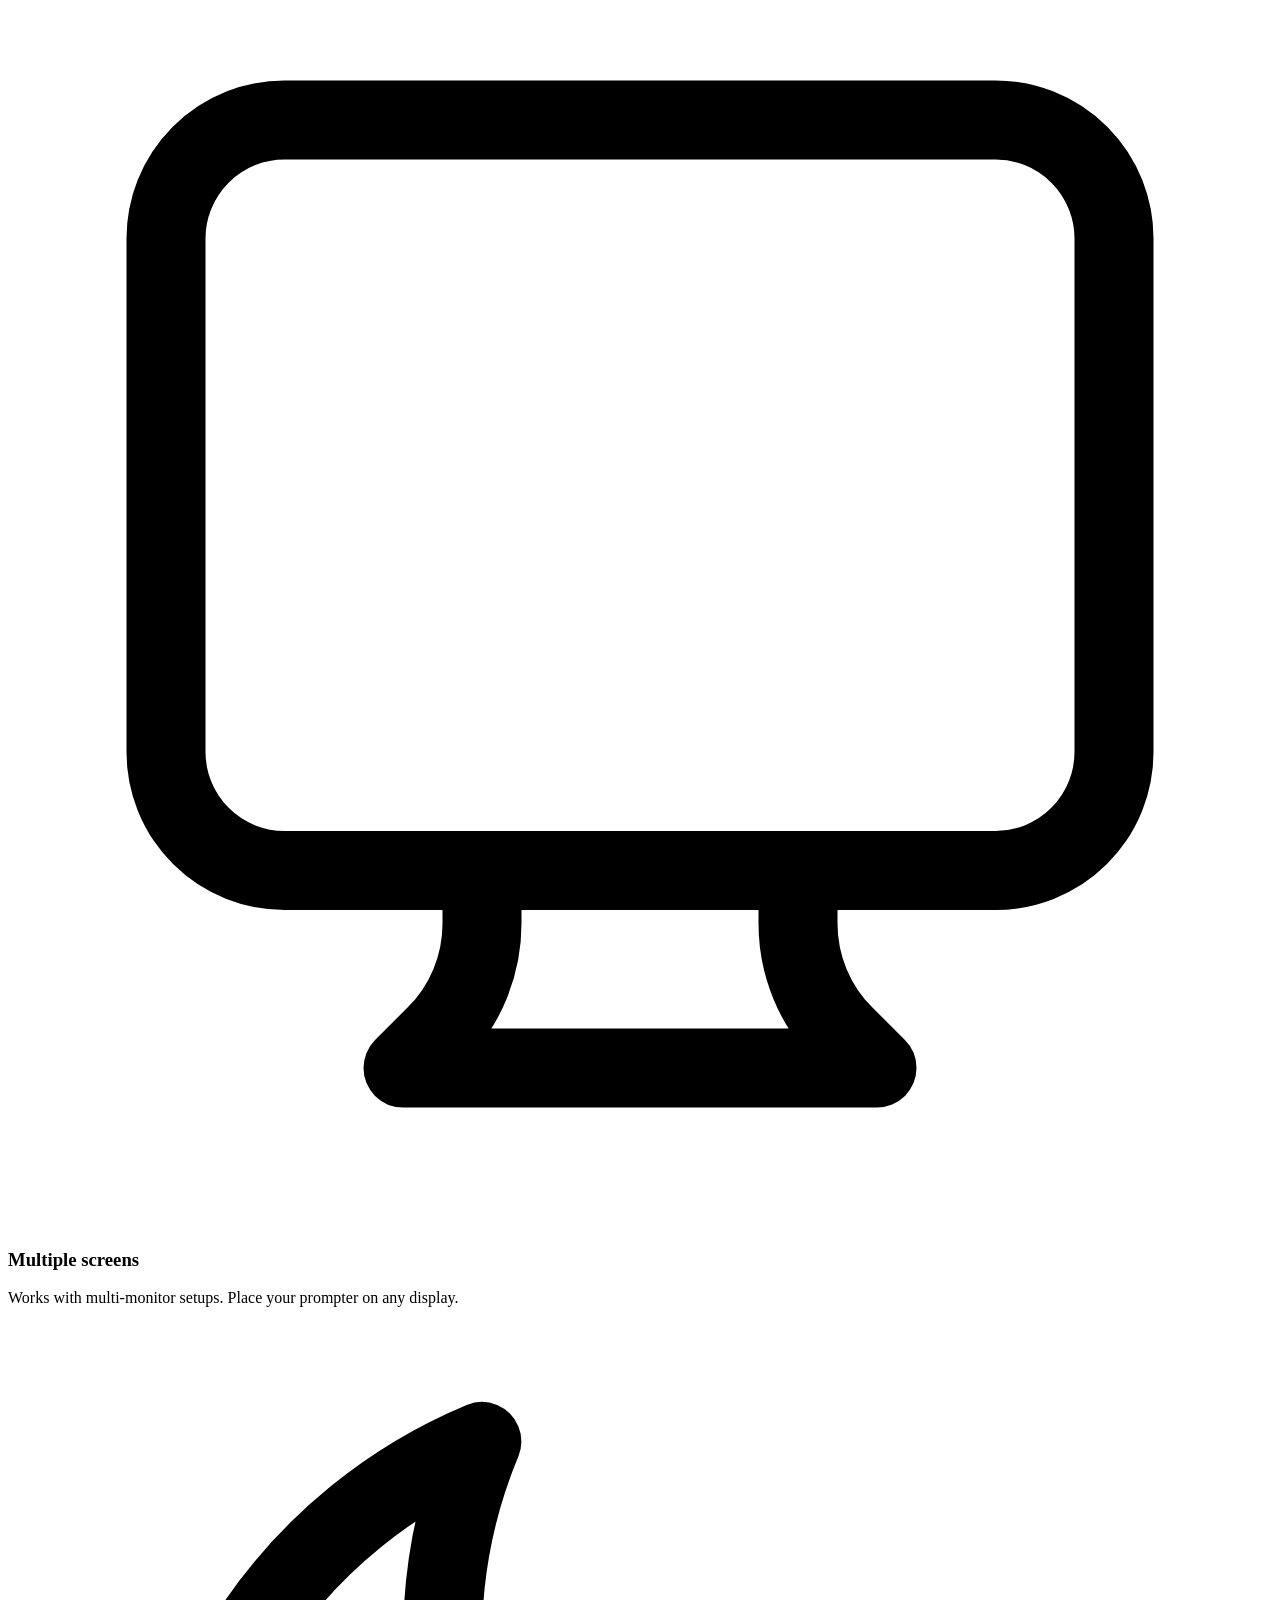
==== commit e49d2fca: "Update screenshot" ====
--- a/website/index.html
+++ b/website/index.html
@@ -9,6 +9,143 @@
   <link rel="preconnect" href="https://fonts.googleapis.com">
   <link rel="preconnect" href="https://fonts.gstatic.com" crossorigin>
   <link href="https://fonts.googleapis.com/css2?family=Inter:wght@400;500;600;700;800;900&display=swap" rel="stylesheet">
+
+  <!-- Open Graph -->
+  <meta property="og:title" content="NotchPrompter — Free Teleprompter for macOS">
+  <meta property="og:description" content="A free, open-source teleprompter that lives in your macOS notch. Invisible to screen recording. Perfect for presentations, video recording, interviews & sales demos.">
+  <meta property="og:type" content="website">
+  <meta property="og:url" content="https://notchprompter.com">
+  <meta property="og:image" content="https://notchprompter.com/logo.png">
+
+  <!-- Twitter Card -->
+  <meta name="twitter:card" content="summary">
+  <meta name="twitter:title" content="NotchPrompter — Free Teleprompter for macOS">
+  <meta name="twitter:description" content="A free, open-source teleprompter that lives in your macOS notch. Invisible to screen recording.">
+  <meta name="twitter:image" content="https://notchprompter.com/logo.png">
+
+  <!-- JSON-LD Structured Data -->
+  <script type="application/ld+json">
+  {
+    "@context": "https://schema.org",
+    "@graph": [
+      {
+        "@type": "SoftwareApplication",
+        "name": "NotchPrompter",
+        "alternateName": "NotchPrompter.app",
+        "description": "A free, open-source teleprompter that lives in your macOS notch. Invisible to screen recording. Perfect for presentations, video recording, interviews and sales demos.",
+        "url": "https://notchprompter.com",
+        "downloadUrl": "https://github.com/jpomykala/NotchPrompter/releases/",
+        "screenshot": "https://notchprompter.com/screen-frame-notext.png",
+        "image": "https://notchprompter.com/logo.png",
+        "applicationCategory": "UtilitiesApplication",
+        "operatingSystem": "macOS 14 Sonoma or newer",
+        "processorRequirements": "Apple Silicon & Intel",
+        "softwareVersion": "1.0",
+        "isAccessibleForFree": true,
+        "license": "https://opensource.org/licenses/MIT",
+        "offers": {
+          "@type": "Offer",
+          "price": "0",
+          "priceCurrency": "USD",
+          "availability": "https://schema.org/InStock"
+        },
+        "author": {
+          "@type": "Person",
+          "name": "Jakub Pomykała",
+          "url": "https://jpomykala.com",
+          "image": "https://jpomykala.com/assets/me-2025.jpeg",
+          "nationality": {
+            "@type": "Country",
+            "name": "Poland"
+          }
+        },
+        "codeRepository": "https://github.com/jpomykala/NotchPrompter",
+        "featureList": [
+          "Invisible to screen recording and screen sharing",
+          "Voice-activated scrolling",
+          "Fully customizable speed, text size, and font",
+          "Multiple screen support",
+          "Dark and light themes",
+          "Open-source and free under MIT License"
+        ],
+        "keywords": [
+          "teleprompter",
+          "macOS",
+          "notch",
+          "screen recording",
+          "presentations",
+          "open-source",
+          "free"
+        ]
+      },
+      {
+        "@type": "WebPage",
+        "name": "NotchPrompter — Free Teleprompter for macOS",
+        "description": "A free, open-source teleprompter that lives in your macOS notch. Invisible to screen recording.",
+        "url": "https://notchprompter.com",
+        "inLanguage": "en",
+        "isPartOf": {
+          "@type": "WebSite",
+          "name": "NotchPrompter",
+          "url": "https://notchprompter.com"
+        }
+      },
+      {
+        "@type": "FAQPage",
+        "mainEntity": [
+          {
+            "@type": "Question",
+            "name": "Is NotchPrompter free?",
+            "acceptedAnswer": {
+              "@type": "Answer",
+              "text": "Yes, NotchPrompter is 100% free and open-source under the MIT License."
+            }
+          },
+          {
+            "@type": "Question",
+            "name": "Does NotchPrompter show up in screen recordings?",
+            "acceptedAnswer": {
+              "@type": "Answer",
+              "text": "No. NotchPrompter is completely invisible to screen recordings, Zoom, Google Meet, and all other screen sharing tools."
+            }
+          },
+          {
+            "@type": "Question",
+            "name": "What macOS version is required?",
+            "acceptedAnswer": {
+              "@type": "Answer",
+              "text": "NotchPrompter requires macOS Sonoma or newer and works on both Apple Silicon and Intel Macs."
+            }
+          },
+          {
+            "@type": "Question",
+            "name": "Does it work with external monitors?",
+            "acceptedAnswer": {
+              "@type": "Answer",
+              "text": "Yes, NotchPrompter supports multi-monitor setups. You can place the prompter on any display."
+            }
+          },
+          {
+            "@type": "Question",
+            "name": "Do I need a MacBook with a notch?",
+            "acceptedAnswer": {
+              "@type": "Answer",
+              "text": "No. While it's designed to sit beautifully in the notch area, NotchPrompter works on any Mac — including iMacs, Mac Minis with external displays, and older MacBooks without a notch. The prompter simply appears at the top of your screen."
+            }
+          },
+          {
+            "@type": "Question",
+            "name": "How does voice-activated scrolling work?",
+            "acceptedAnswer": {
+              "@type": "Answer",
+              "text": "NotchPrompter uses your microphone to detect when you're speaking. The text scrolls while you talk and pauses when you stop — so it naturally matches your pace without any manual controls."
+            }
+          }
+        ]
+      }
+    ]
+  }
+  </script>
 </head>
 <body class="bg-white text-zinc-900 antialiased overflow-x-hidden w-full max-w-full">
 
@@ -184,6 +321,76 @@
     </div>
   </section>
 
+  <!-- FAQ -->
+  <section class="max-w-4xl mx-auto px-4 sm:px-6 pb-20">
+    <div class="text-center mb-14">
+      <h2 class="text-2xl md:text-3xl font-bold tracking-tight mb-3 text-zinc-900">Frequently asked questions</h2>
+      <p class="text-zinc-500 text-sm max-w-md mx-auto">Everything you need to know about NotchPrompter.</p>
+    </div>
+
+    <div class="divide-y divide-zinc-200 border border-zinc-200 rounded-2xl overflow-hidden">
+      <details class="group bg-white">
+        <summary class="flex items-center justify-between gap-4 px-6 py-5 cursor-pointer select-none text-sm font-semibold text-zinc-900 hover:bg-zinc-50 transition-colors">
+          Is NotchPrompter free?
+          <svg class="w-4 h-4 text-zinc-400 shrink-0 transition-transform duration-200 group-open:rotate-45" fill="none" viewBox="0 0 24 24" stroke="currentColor" stroke-width="2"><path stroke-linecap="round" stroke-linejoin="round" d="M12 4.5v15m7.5-7.5h-15"/></svg>
+        </summary>
+        <div class="px-6 pb-5 text-sm text-zinc-500 leading-relaxed">
+          Yes, NotchPrompter is 100% free and open-source under the <a href="https://opensource.org/licenses/MIT" target="_blank" rel="noopener noreferrer" class="underline hover:text-zinc-900 transition-colors">MIT License</a>. No trials, no subscriptions, no hidden fees. You can optionally sponsor the project if you find it useful.
+        </div>
+      </details>
+
+      <details class="group bg-white">
+        <summary class="flex items-center justify-between gap-4 px-6 py-5 cursor-pointer select-none text-sm font-semibold text-zinc-900 hover:bg-zinc-50 transition-colors">
+          Does it show up in screen recordings or screen sharing?
+          <svg class="w-4 h-4 text-zinc-400 shrink-0 transition-transform duration-200 group-open:rotate-45" fill="none" viewBox="0 0 24 24" stroke="currentColor" stroke-width="2"><path stroke-linecap="round" stroke-linejoin="round" d="M12 4.5v15m7.5-7.5h-15"/></svg>
+        </summary>
+        <div class="px-6 pb-5 text-sm text-zinc-500 leading-relaxed">
+          No. NotchPrompter is completely invisible to screen recordings, Zoom, Google Meet, and all other screen sharing tools. Your audience will never know you're using a prompter.
+        </div>
+      </details>
+
+      <details class="group bg-white">
+        <summary class="flex items-center justify-between gap-4 px-6 py-5 cursor-pointer select-none text-sm font-semibold text-zinc-900 hover:bg-zinc-50 transition-colors">
+          What macOS version do I need?
+          <svg class="w-4 h-4 text-zinc-400 shrink-0 transition-transform duration-200 group-open:rotate-45" fill="none" viewBox="0 0 24 24" stroke="currentColor" stroke-width="2"><path stroke-linecap="round" stroke-linejoin="round" d="M12 4.5v15m7.5-7.5h-15"/></svg>
+        </summary>
+        <div class="px-6 pb-5 text-sm text-zinc-500 leading-relaxed">
+          NotchPrompter requires macOS Sonoma (14) or newer and works on both Apple Silicon and Intel Macs.
+        </div>
+      </details>
+
+      <details class="group bg-white">
+        <summary class="flex items-center justify-between gap-4 px-6 py-5 cursor-pointer select-none text-sm font-semibold text-zinc-900 hover:bg-zinc-50 transition-colors">
+          Does it work with external monitors?
+          <svg class="w-4 h-4 text-zinc-400 shrink-0 transition-transform duration-200 group-open:rotate-45" fill="none" viewBox="0 0 24 24" stroke="currentColor" stroke-width="2"><path stroke-linecap="round" stroke-linejoin="round" d="M12 4.5v15m7.5-7.5h-15"/></svg>
+        </summary>
+        <div class="px-6 pb-5 text-sm text-zinc-500 leading-relaxed">
+          Yes! NotchPrompter supports multi-monitor setups. You can place the prompter on any display; it doesn't have to be the one with the notch.
+        </div>
+      </details>
+
+      <details class="group bg-white">
+        <summary class="flex items-center justify-between gap-4 px-6 py-5 cursor-pointer select-none text-sm font-semibold text-zinc-900 hover:bg-zinc-50 transition-colors">
+          Do I need a MacBook with a notch?
+          <svg class="w-4 h-4 text-zinc-400 shrink-0 transition-transform duration-200 group-open:rotate-45" fill="none" viewBox="0 0 24 24" stroke="currentColor" stroke-width="2"><path stroke-linecap="round" stroke-linejoin="round" d="M12 4.5v15m7.5-7.5h-15"/></svg>
+        </summary>
+        <div class="px-6 pb-5 text-sm text-zinc-500 leading-relaxed">
+          No. While it's designed to sit beautifully in the notch area, NotchPrompter works on any Mac, including iMacs, Mac Minis with external displays, and older MacBooks without a notch. The prompter simply appears at the top of your screen.
+        </div>
+      </details>
+
+      <details class="group bg-white">
+        <summary class="flex items-center justify-between gap-4 px-6 py-5 cursor-pointer select-none text-sm font-semibold text-zinc-900 hover:bg-zinc-50 transition-colors">
+          How does voice-activated scrolling work?
+          <svg class="w-4 h-4 text-zinc-400 shrink-0 transition-transform duration-200 group-open:rotate-45" fill="none" viewBox="0 0 24 24" stroke="currentColor" stroke-width="2"><path stroke-linecap="round" stroke-linejoin="round" d="M12 4.5v15m7.5-7.5h-15"/></svg>
+        </summary>
+        <div class="px-6 pb-5 text-sm text-zinc-500 leading-relaxed">
+          NotchPrompter uses your microphone to detect when you're speaking. The text scrolls while you talk and pauses when you stop; so it naturally matches your pace without any manual controls.
+        </div>
+      </details>
+    </div>
+  </section>
+
   <!-- CTA -->
   <section class="max-w-4xl mx-auto px-4 sm:px-6 pb-24">
     <div class="text-center py-12 sm:py-16 px-4 sm:px-8 rounded-2xl bg-zinc-50 border border-zinc-200">
@@ -216,6 +423,7 @@
     <div class="flex flex-col sm:flex-row justify-between items-center gap-4">
       <p class="text-xs text-zinc-500">&copy; 2026 NotchPrompter · MIT License</p>
       <div class="flex flex-wrap items-center justify-center sm:justify-end gap-1">
+        <a href="https://simplelocalize.io/suggestions/?id=f1f11f9305dc44a2872b6a154dea6edc" class="text-sm font-medium text-zinc-500 hover:text-zinc-900 px-4 py-2.5 rounded-xl hover:bg-zinc-100 border border-zinc-200 transition-colors">Help translate</a>
         <a href="/privacy-policy.html" class="text-sm font-medium text-zinc-500 hover:text-zinc-900 px-4 py-2.5 rounded-xl hover:bg-zinc-100 border border-zinc-200 transition-colors">Privacy Policy</a>
       </div>
     </div>
